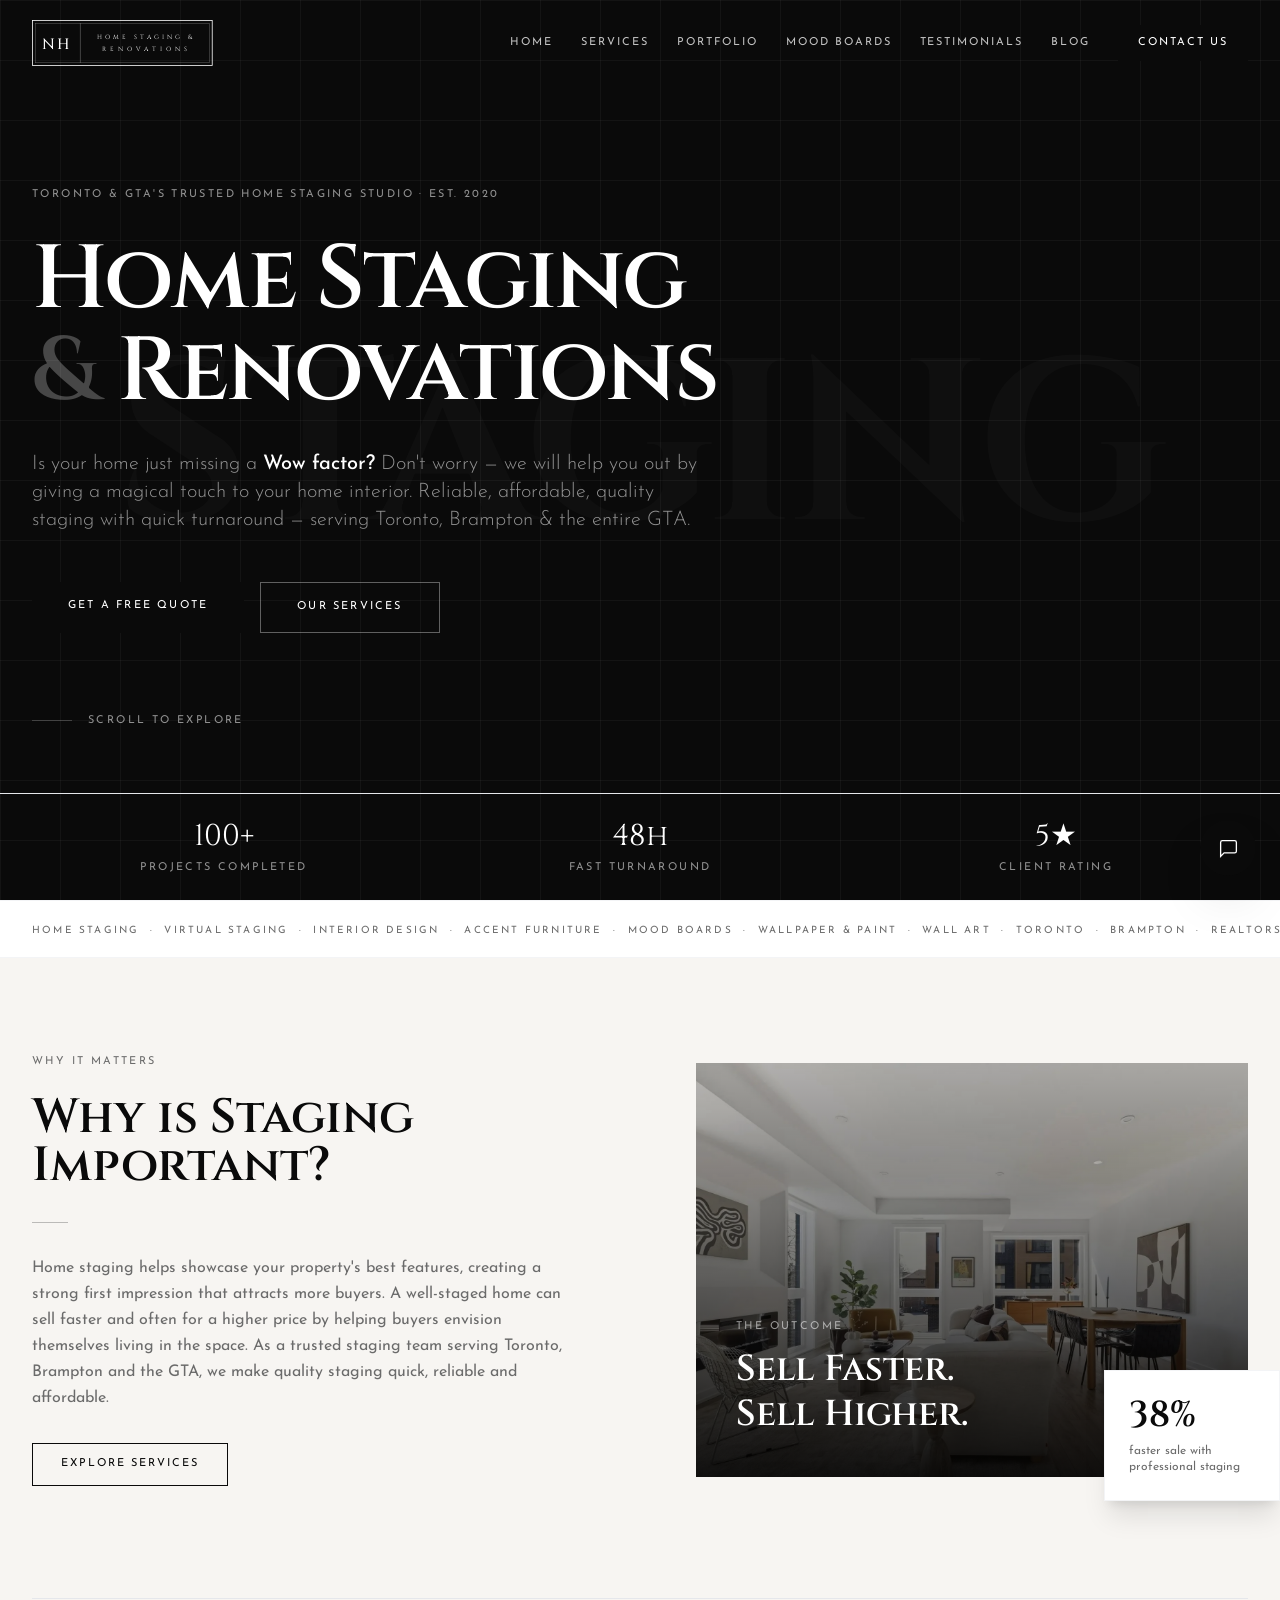
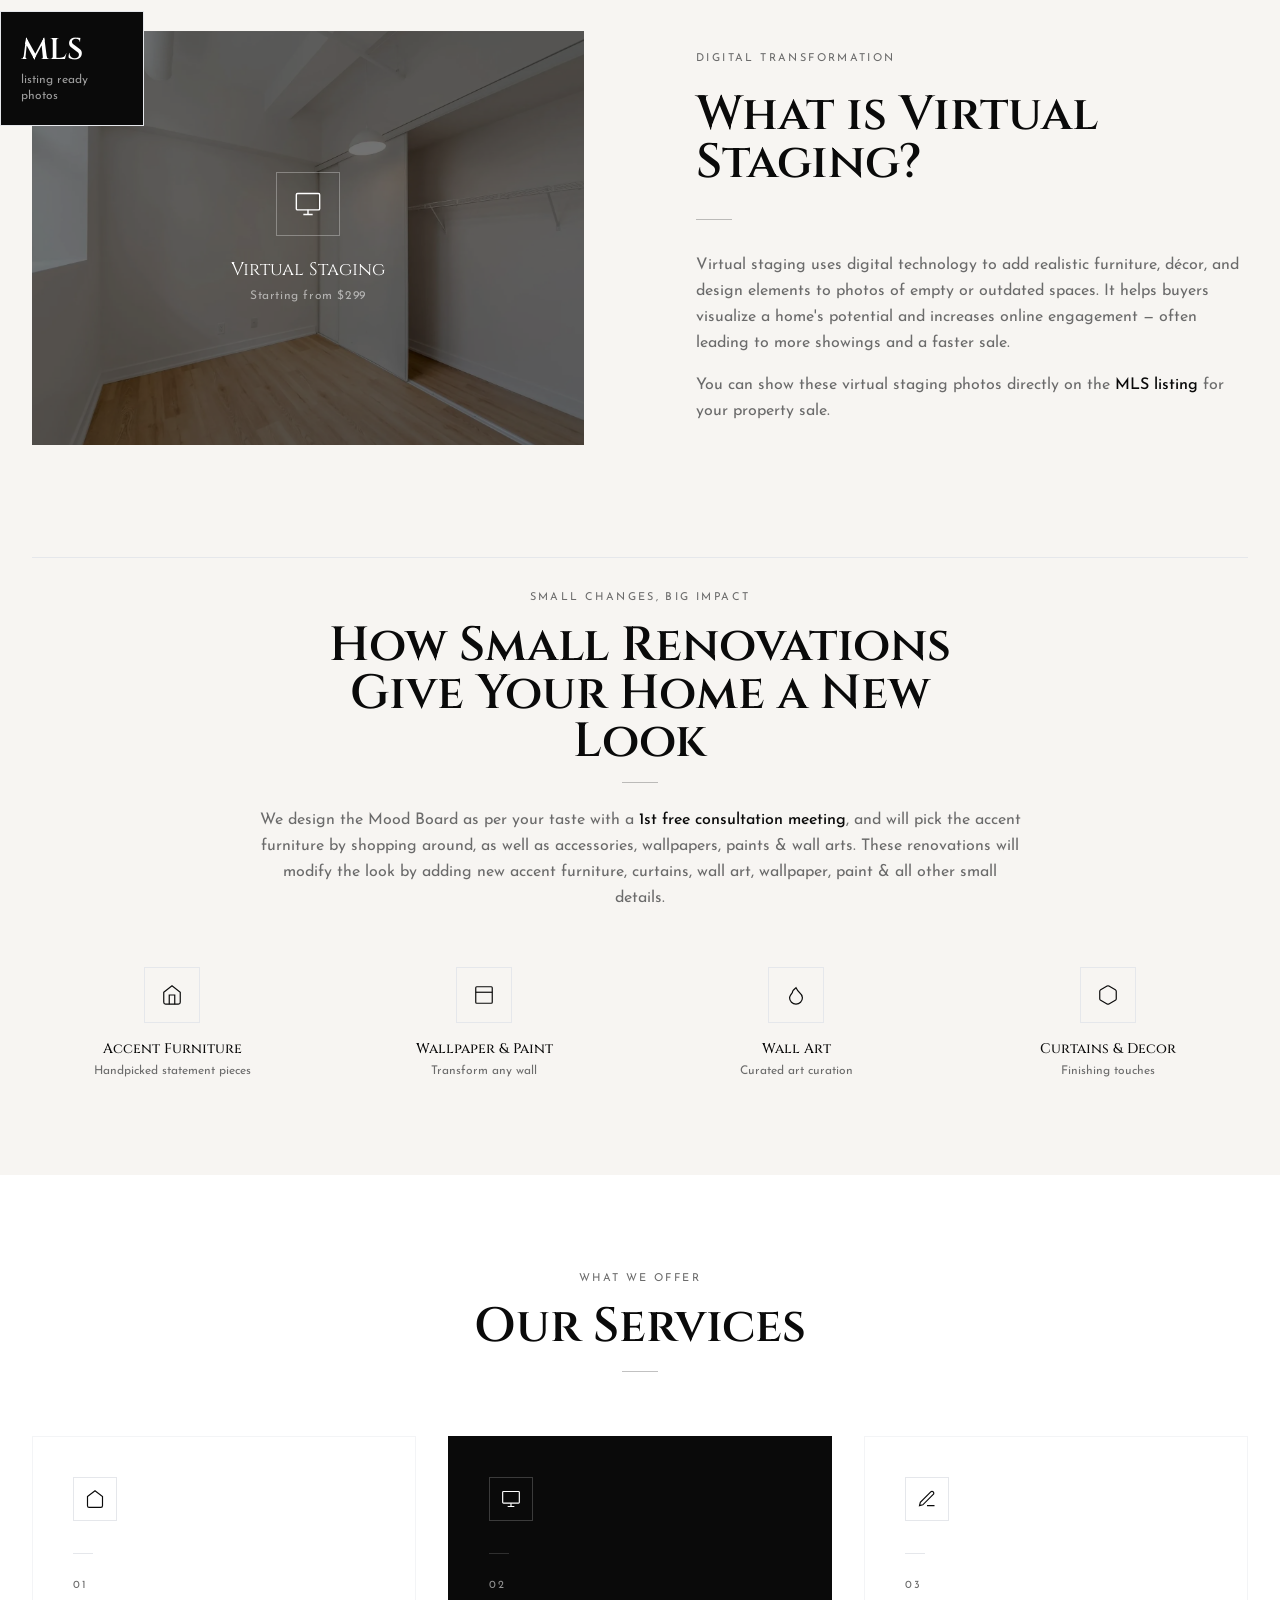
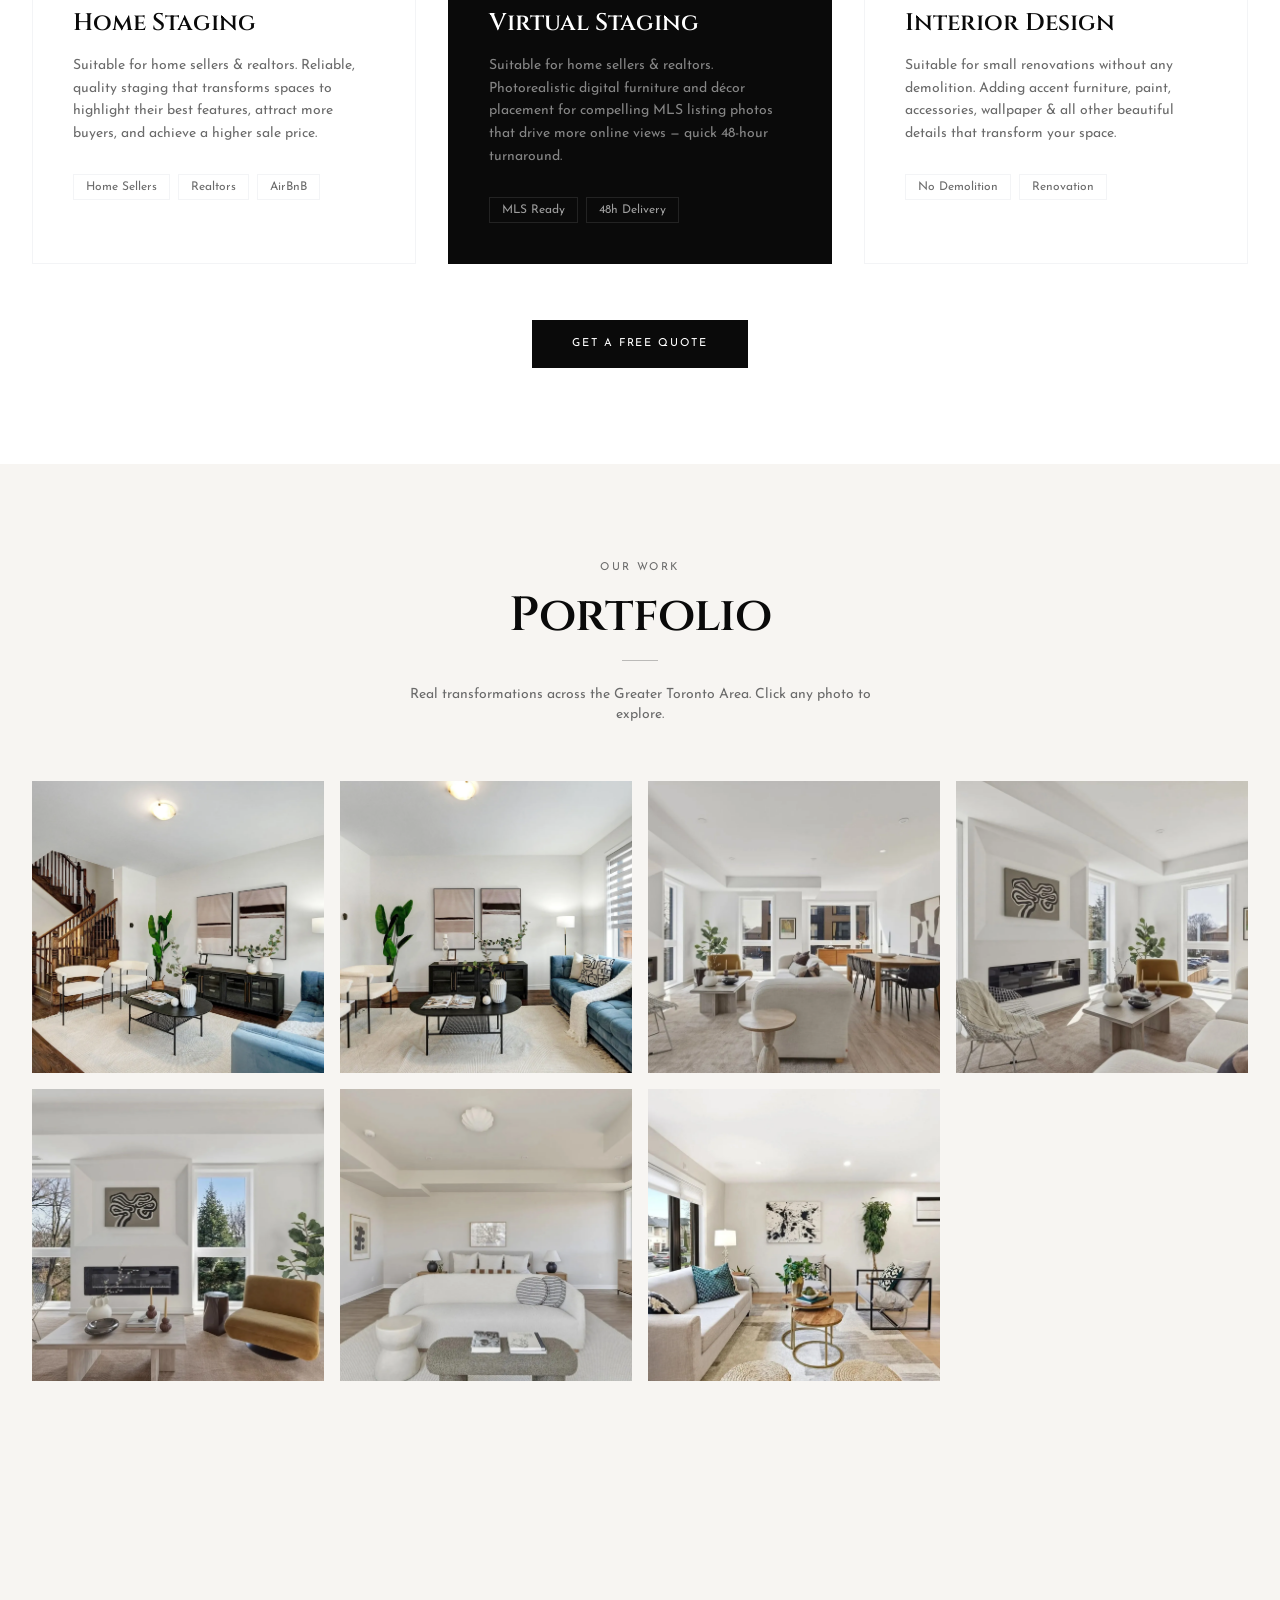
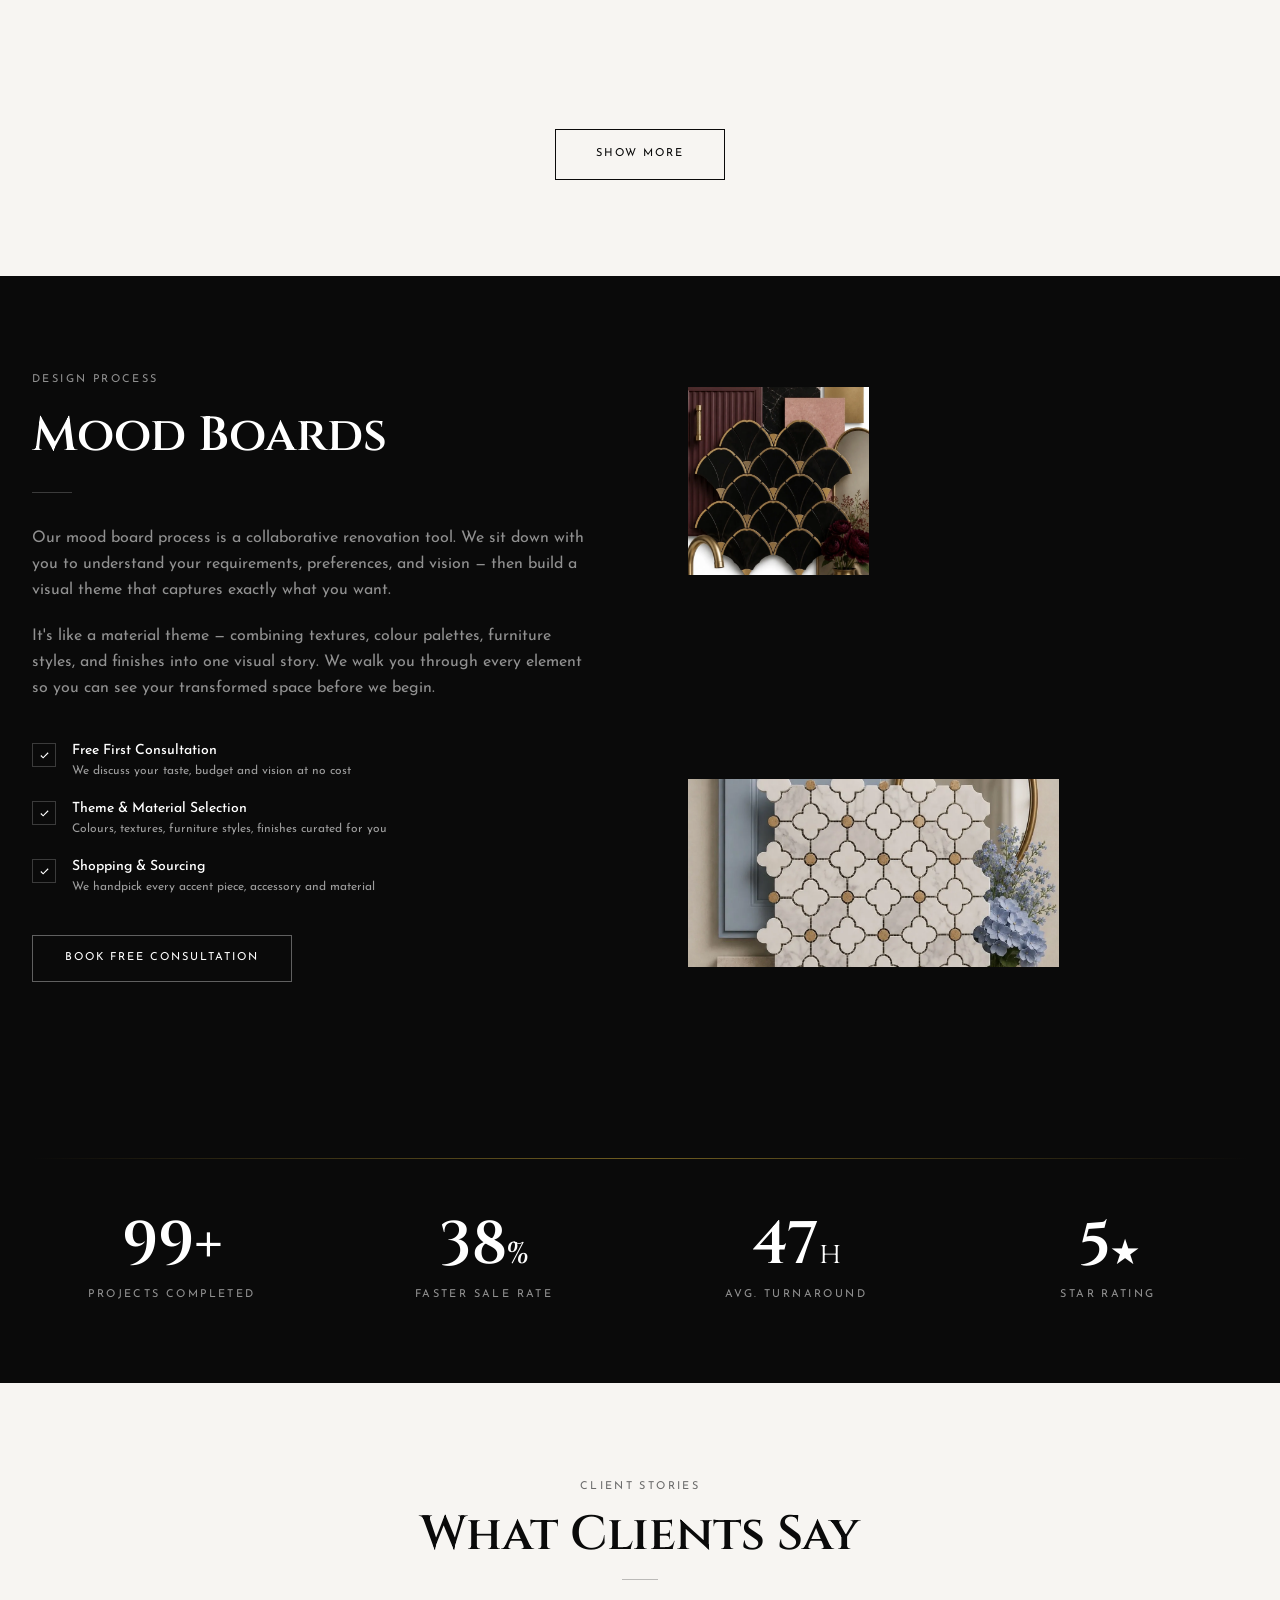
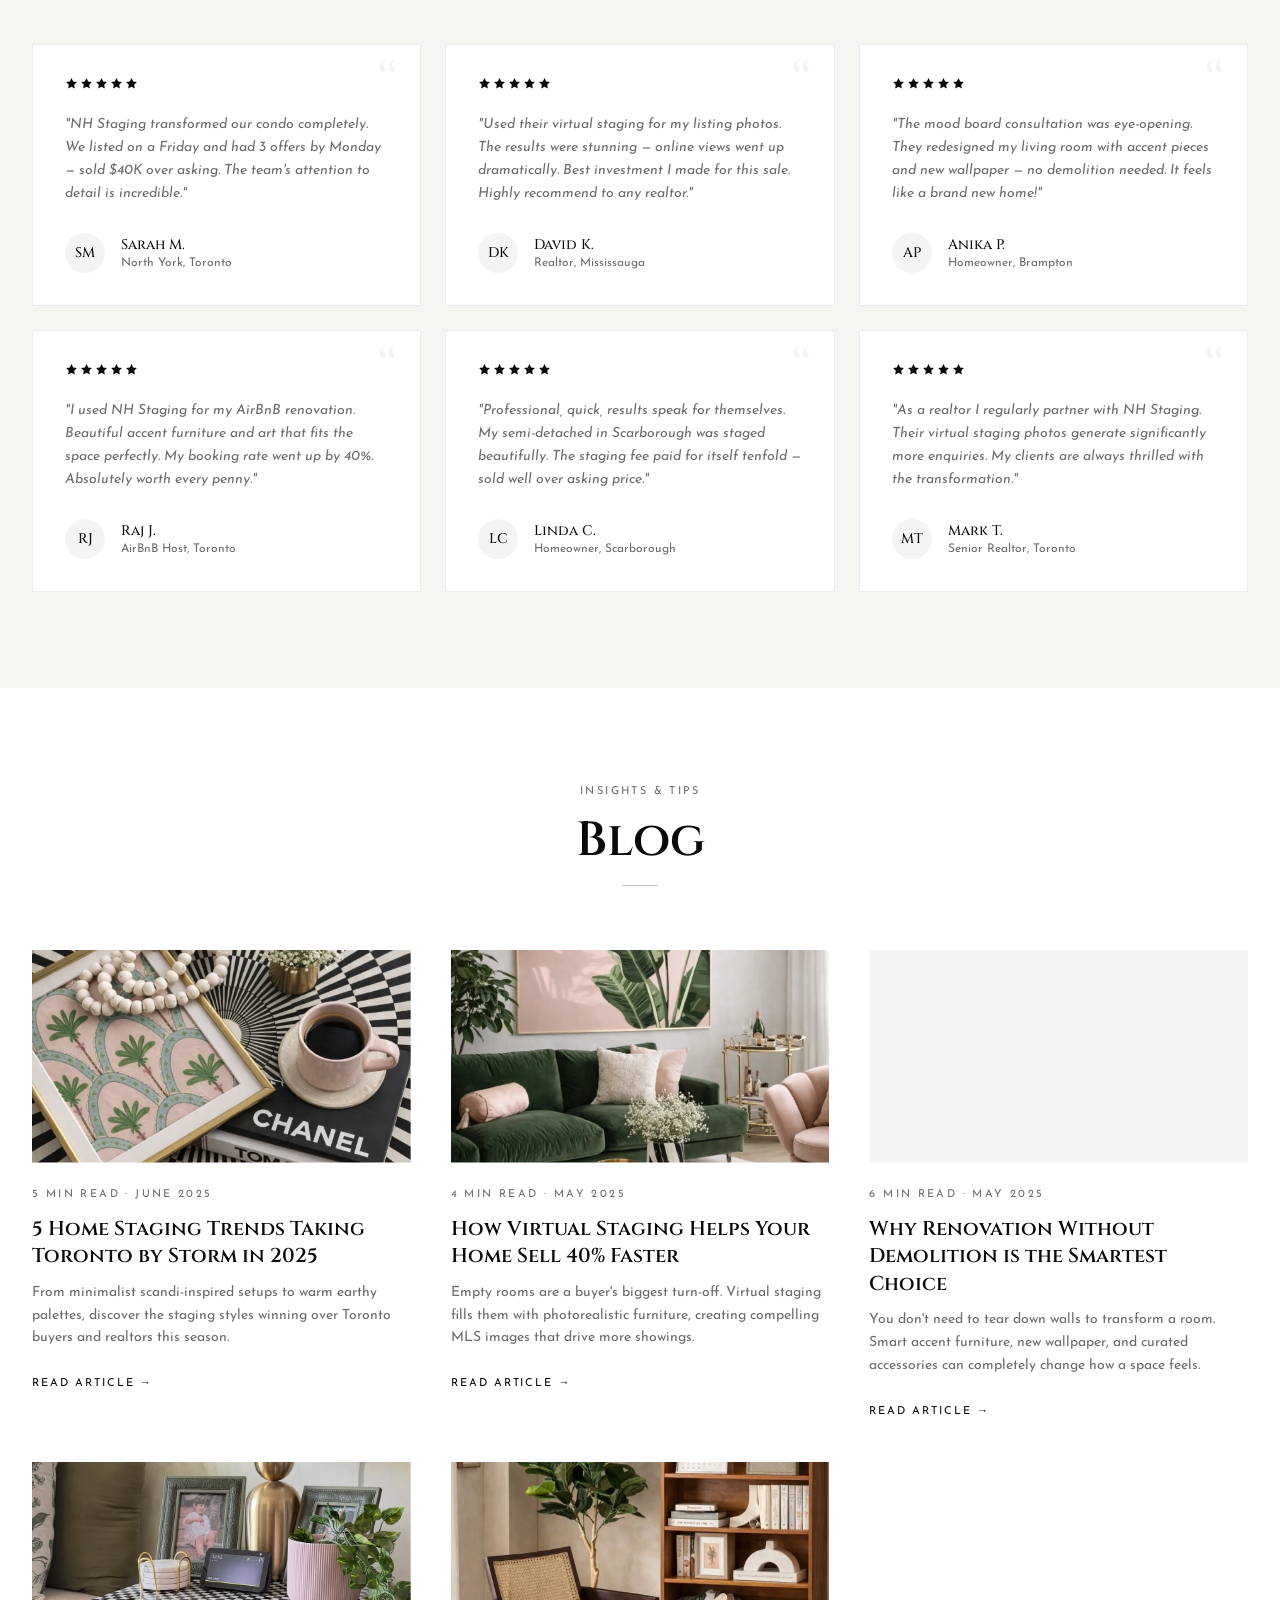
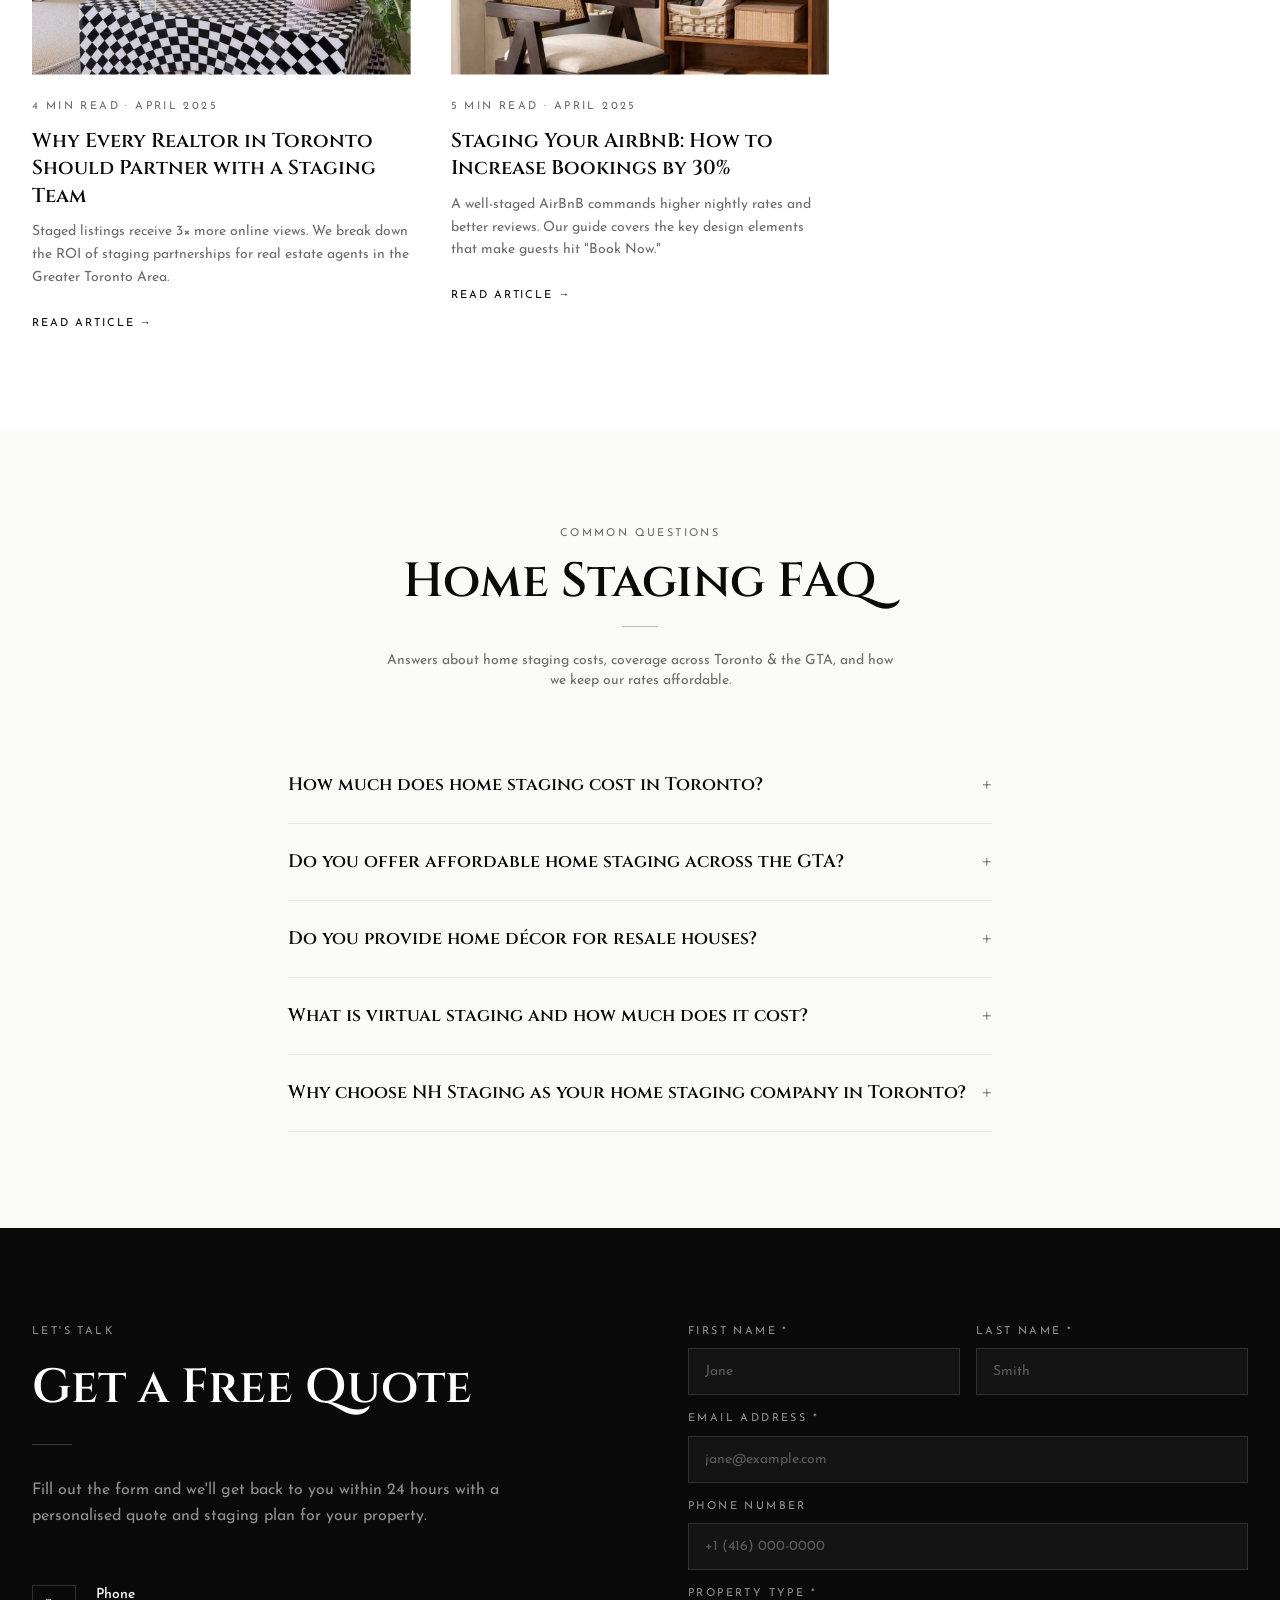
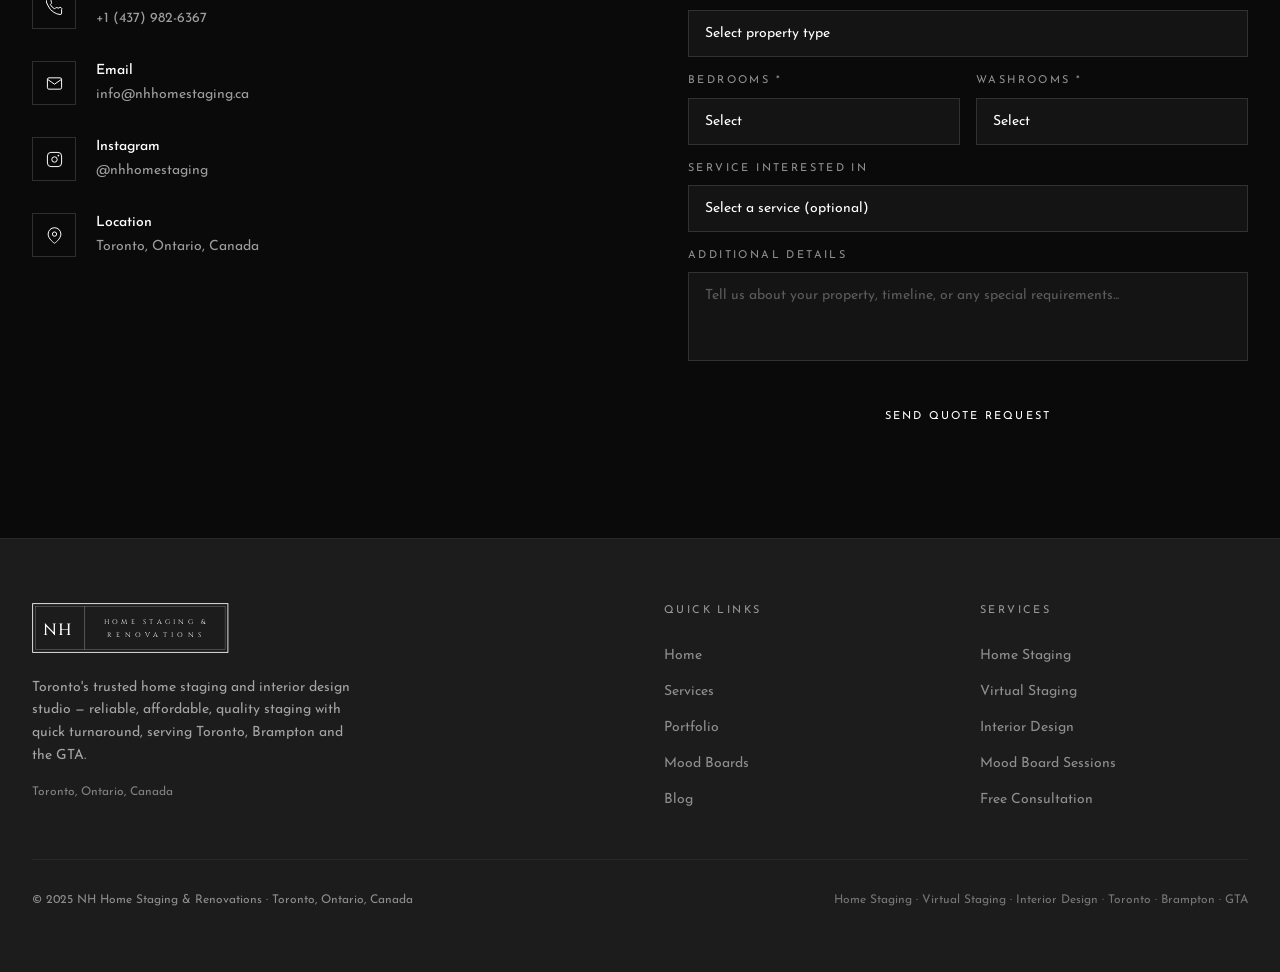
==== index.html @ 486ff7d6 "updated meta tags for SEO" ====
<!DOCTYPE html>
<html lang="en">
<head>
    <meta charset="UTF-8">
    <meta name="viewport" content="width=device-width, initial-scale=1.0">
    <meta name="description" content="NH Staging & Renovations — the best, most trusted & affordable home staging service in Toronto, Brampton & the GTA. Reliable, quality staging for realtors, Airbnb hosts & home sellers with quick 48h turnaround. Book a free consultation.">
    <meta name="keywords" content="staging in Toronto, home staging Toronto, home staging Brampton, staging company Brampton, best staging service Toronto, best staging service GTA, reliable home staging Toronto, trusted staging company GTA, quality home staging, quick home staging service, staging for realtors, home staging for realtors Toronto, staging Airbnb, Airbnb staging Toronto, decoration of house staging, house staging decoration, best staging company, best home staging company Toronto, affordable staging company, affordable home staging Toronto, virtual staging Toronto, property staging GTA, real estate staging Toronto, condo staging Toronto, home staging Mississauga, home stager Toronto Ontario">
    <meta name="author" content="NH Staging & Renovations">
    <meta name="robots" content="index, follow, max-image-preview:large">
    <link rel="canonical" href="https://nhhomestaging.ca/">
    <meta name="theme-color" content="#0A0A0A">

    <!-- Favicons / app icons -->
    <link rel="icon" href="images/logos/favicon.ico" sizes="48x48">
    <link rel="icon" href="images/logos/favicon.svg" type="image/svg+xml">
    <link rel="icon" type="image/png" sizes="32x32" href="images/logos/favicon-32x32.png">
    <link rel="icon" type="image/png" sizes="16x16" href="images/logos/favicon-16x16.png">
    <link rel="apple-touch-icon" sizes="180x180" href="images/logos/apple-touch-icon.png">
    <link rel="manifest" href="images/logos/site.webmanifest">
    <meta name="msapplication-config" content="images/logos/browserconfig.xml">

    <!-- Geo targeting (Toronto) -->
    <meta name="geo.region" content="CA-ON">
    <meta name="geo.placename" content="Toronto, Ontario">
    <meta name="geo.position" content="43.6532;-79.3832">
    <meta name="ICBM" content="43.6532, -79.3832">

    <!-- Open Graph -->
    <meta property="og:title" content="Best Affordable & Trusted Home Staging in Toronto, Brampton & GTA | NH Staging & Renovations">
    <meta property="og:description" content="Trusted, reliable staging in Toronto, Brampton & the GTA for realtors, Airbnb hosts & home sellers. Quality home staging, virtual staging & house staging decoration with quick turnaround — sell faster, for more.">
    <meta property="og:type" content="website">
    <meta property="og:locale" content="en_CA">
    <meta property="og:site_name" content="NH Staging & Renovations">
    <meta property="og:url" content="https://nhhomestaging.ca/">
    <meta property="og:image" content="https://nhhomestaging.ca/images/portfolio/home-staging/living-room-2.webp">
    <meta property="og:image:alt" content="Professionally staged living room in Toronto by NH Staging & Renovations">

    <!-- Twitter -->
    <meta name="twitter:card" content="summary_large_image">
    <meta name="twitter:title" content="Best Affordable & Trusted Home Staging in Toronto & GTA | NH Staging">
    <meta name="twitter:description" content="Trusted, reliable staging in Toronto, Brampton & the GTA. Quality home staging, virtual staging & house staging decoration with quick turnaround.">
    <meta name="twitter:image" content="https://nhhomestaging.ca/images/portfolio/home-staging/living-room-2.webp">

    <title>Home Staging in Toronto, Brampton & GTA | Best Affordable & Trusted Staging Service — NH Staging & Renovations</title>

    <!-- Structured data: local business for Toronto home-staging SEO -->
    <script type="application/ld+json">
    {
      "@context": "https://schema.org",
      "@type": "HomeAndConstructionBusiness",
      "name": "NH Staging & Renovations",
      "image": "https://nhhomestaging.ca/images/portfolio/home-staging/living-room-2.webp",
      "url": "https://nhhomestaging.ca/",
      "email": "info@nhhomestaging.ca",
      "description": "Best affordable, trusted home staging company in Toronto. Reliable, quality home staging for realtors, Airbnb staging, virtual staging and house staging decoration with quick turnaround across Toronto, Brampton and the GTA.",
      "slogan": "Trusted, reliable & affordable home staging in Toronto & the GTA",
      "priceRange": "$$",
      "foundingDate": "2020",
      "areaServed": [
        { "@type": "City", "name": "Toronto" },
        { "@type": "City", "name": "Brampton" },
        { "@type": "City", "name": "Mississauga" },
        { "@type": "City", "name": "Vaughan" },
        { "@type": "City", "name": "Markham" },
        { "@type": "City", "name": "Richmond Hill" },
        { "@type": "City", "name": "Oakville" },
        { "@type": "AdministrativeArea", "name": "Greater Toronto Area" }
      ],
      "address": {
        "@type": "PostalAddress",
        "addressLocality": "Toronto",
        "addressRegion": "ON",
        "addressCountry": "CA"
      },
      "geo": { "@type": "GeoCoordinates", "latitude": 43.6532, "longitude": -79.3832 },
      "knowsAbout": [
        "home staging", "staging for realtors", "Airbnb staging",
        "virtual staging", "house staging decoration", "interior design"
      ],
      "hasOfferCatalog": {
        "@type": "OfferCatalog",
        "name": "Home Staging Services",
        "itemListElement": [
          { "@type": "Offer", "price": "999", "priceCurrency": "CAD", "itemOffered": { "@type": "Service", "name": "Partial Home Staging in Toronto", "description": "Living room & kitchen, washrooms, master bedroom, décor & furniture." } },
          { "@type": "Offer", "price": "1999", "priceCurrency": "CAD", "itemOffered": { "@type": "Service", "name": "Full Home Staging in Toronto & GTA", "description": "Everything in partial staging plus all bedrooms and foyer area." } },
          { "@type": "Offer", "price": "299", "priceCurrency": "CAD", "itemOffered": { "@type": "Service", "name": "Virtual Staging", "description": "Photorealistic MLS-ready virtual staging with 48h turnaround." } },
          { "@type": "Offer", "price": "2999", "priceCurrency": "CAD", "itemOffered": { "@type": "Service", "name": "Interior Design (No Demolition)", "description": "Starting price — depends on scope of work." } },
          { "@type": "Offer", "itemOffered": { "@type": "Service", "name": "Home Staging for Realtors in Toronto" } },
          { "@type": "Offer", "itemOffered": { "@type": "Service", "name": "Airbnb Staging" } },
          { "@type": "Offer", "itemOffered": { "@type": "Service", "name": "House Staging Decoration & Home Décor for Resale Houses" } }
        ]
      }
    }
    </script>

    <!-- Structured data: FAQ for long-tail staging searches -->
    <script type="application/ld+json">
    {
      "@context": "https://schema.org",
      "@type": "FAQPage",
      "mainEntity": [
        {
          "@type": "Question",
          "name": "How much does home staging cost in Toronto?",
          "acceptedAnswer": { "@type": "Answer", "text": "Most Toronto staging companies charge $2,000–$10,000. NH Staging & Renovations offers flat-rate packages at an affordable price: Partial Staging from $999 (living room & kitchen, washrooms, master bedroom, décor & furniture) and Full Staging from $1,999 (all bedrooms and foyer included). Virtual staging starts at $299." }
        },
        {
          "@type": "Question",
          "name": "Do you offer affordable home staging across the GTA?",
          "acceptedAnswer": { "@type": "Answer", "text": "Yes. We provide some of the best staging rates in the Greater Toronto Area, serving Toronto, North York, Scarborough, Etobicoke, Mississauga, Brampton, Vaughan, Richmond Hill and Markham — with a free first consultation on every package." }
        },
        {
          "@type": "Question",
          "name": "Do you provide home décor for resale houses?",
          "acceptedAnswer": { "@type": "Answer", "text": "Yes. We style resale houses with accent furniture, wall art, rugs, lighting and accessories so listings photograph beautifully and appeal to buyers — staged homes typically sell faster and for more." }
        },
        {
          "@type": "Question",
          "name": "What is virtual staging and how much does it cost?",
          "acceptedAnswer": { "@type": "Answer", "text": "Virtual staging digitally furnishes photos of your empty rooms with photorealistic furniture and décor. We deliver MLS-ready images within 48 hours, starting at $299." }
        },
        {
          "@type": "Question",
          "name": "Why choose NH Staging as your home staging company in Toronto?",
          "acceptedAnswer": { "@type": "Answer", "text": "Transparent flat-rate pricing, reliable quick 48-hour turnaround, 100+ quality projects completed, 5-star client rating and limited-time package rates make NH Staging one of the most trusted and affordable home staging companies in Toronto, Brampton and the GTA." }
        }
      ]
    }
    </script>

    <script async src="https://www.googletagmanager.com/gtag/js?id=G-6JS2C5ST5K"></script>
    <script>
        window.dataLayer = window.dataLayer || [];
        function gtag(){dataLayer.push(arguments);}
        gtag('js', new Date());

        gtag('config', 'G-6JS2C5ST5K');
    </script>

    <!-- Preconnect for performance -->
    <link rel="preconnect" href="https://fonts.googleapis.com">
    <link rel="preconnect" href="https://fonts.gstatic.com" crossorigin>
    <link href="https://fonts.googleapis.com/css2?family=Cinzel:wght@400;500;600;700&family=Josefin+Sans:ital,wght@0,300;0,400;0,500;0,600;0,700;1,300;1,400&display=swap" rel="stylesheet">

    <!-- Tailwind (precompiled — replaces the render-blocking CDN runtime).
         Rebuild after changing classes in index.html: npm run build:css -->
    <link rel="stylesheet" href="/assets/tailwind.min.css">

    <style>
        *, *::before, *::after { box-sizing: border-box; margin: 0; padding: 0; }
        .right-8 { right: 2rem; }
        .mt-auto { margin-top: auto; }
        .faq-item summary { cursor: pointer; list-style: none; display: flex; justify-content: space-between; align-items: center; gap: 1rem; }
        .faq-item summary::-webkit-details-marker { display: none; }
        .faq-item summary::after { content: '+'; font-size: 1.25rem; font-weight: 300; color: #6B6B6B; flex-shrink: 0; transition: transform .25s ease; }
        .faq-item[open] summary::after { transform: rotate(45deg); }
        .price-tag { white-space: nowrap; font-size: 9px; padding: 4px 8px; letter-spacing: .08em; }
        .price-tag.left-8 { left: .75rem; }
        .price-tag.right-8 { right: .75rem; }
        html { scroll-behavior: smooth; -webkit-text-size-adjust: 100%; overflow-x: clip; }
        body { font-family: 'Josefin Sans', sans-serif; background: #FAFAF8; color: #0A0A0A; overflow-x: hidden; }

        /* ── Scrollbar ── */
        ::-webkit-scrollbar { width: 3px; }
        ::-webkit-scrollbar-track { background: #F7F5F2; }
        ::-webkit-scrollbar-thumb { background: #0A0A0A; }

        /* ── Reveal animations ── */
        .reveal        { opacity: 0; transform: translateY(36px); transition: opacity .75s cubic-bezier(.22,1,.36,1), transform .75s cubic-bezier(.22,1,.36,1); }
        .reveal-left   { opacity: 0; transform: translateX(-40px); transition: opacity .75s cubic-bezier(.22,1,.36,1), transform .75s cubic-bezier(.22,1,.36,1); }
        .reveal-right  { opacity: 0; transform: translateX(40px);  transition: opacity .75s cubic-bezier(.22,1,.36,1), transform .75s cubic-bezier(.22,1,.36,1); }
        .reveal.visible, .reveal-left.visible, .reveal-right.visible { opacity: 1; transform: none; }

        .d1 { transition-delay: .08s; }
        .d2 { transition-delay: .16s; }
        .d3 { transition-delay: .24s; }
        .d4 { transition-delay: .32s; }

        /* ── Respect prefers-reduced-motion ── */
        @media (prefers-reduced-motion: reduce) {
            .reveal, .reveal-left, .reveal-right { opacity: 1; transform: none; transition: none; }
            .divider, .draw, .price-num { transform: none !important; }
            .blog-card .blog-thumb { clip-path: none !important; }
            .tcard .star-row svg { opacity: 1 !important; transform: none !important; }
            *, *::before, *::after { animation-duration: .01ms !important; transition-duration: .01ms !important; }
        }

        /* ── Navbar ── */
        #navbar { transition: background .4s ease, box-shadow .4s ease, padding .4s ease; }
        #navbar.scrolled { background: rgba(10,10,10,.96) !important; backdrop-filter: blur(16px); box-shadow: 0 1px 0 rgba(255,255,255,.06); padding-top: 14px; padding-bottom: 14px; }

        /* ── Hero ── */
        .hero-grid-bg {
            background-image:
                linear-gradient(rgba(255,255,255,.04) 1px, transparent 1px),
                linear-gradient(90deg, rgba(255,255,255,.04) 1px, transparent 1px);
            background-size: 60px 60px;
        }
        @keyframes heroLine { 0%,100% { opacity:.04; } 50% { opacity:.12; } }
        .hero-line { animation: heroLine 6s ease-in-out infinite; }
        .hero-line-2 { animation: heroLine 6s ease-in-out infinite 2s; }

        /* ── Typography helpers ── */
        .label { font-family: 'Josefin Sans', sans-serif; font-size: .68rem; letter-spacing: .22em; text-transform: uppercase; color: #6B6B6B; }
        .label-light { color: rgba(255,255,255,.55); }
        .divider { width: 36px; height: 1px; background: currentColor; opacity: .25; transform: scaleX(0); transform-origin: center; transition: transform .9s cubic-bezier(.22,1,.36,1) .2s; }
        .visible .divider { transform: scaleX(1); }

        /* ── Draw-in hairlines (scale in on reveal) ── */
        .draw { transform: scaleX(0); transform-origin: left; transition: transform 1.2s cubic-bezier(.22,1,.36,1); }
        .draw.visible { transform: scaleX(1); }

        /* ── Link underline ── */
        .ul-link { position: relative; }
        .ul-link::after { content: ''; position: absolute; bottom: -2px; left: 0; width: 0; height: 1px; background: currentColor; transition: width .28s ease; }
        .ul-link:hover::after { width: 100%; }

        /* ── Buttons ── */
        .btn-dark { background: #0A0A0A; color: #fff; transition: background .2s, transform .2s; }
        .btn-dark:hover { background: #333; transform: translateY(-1px); }
        .btn-outline-dark { border: 1px solid #0A0A0A; color: #0A0A0A; transition: background .2s, color .2s; }
        .btn-outline-dark:hover { background: #0A0A0A; color: #fff; }
        .btn-outline-light { border: 1px solid rgba(255,255,255,.35); color: #fff; transition: background .2s, color .2s; }
        .btn-outline-light:hover { background: #fff; color: #0A0A0A; }

        /* ── Cards ── */
        .service-card, .pricing-card { position: relative; transition: border-color .3s ease, box-shadow .3s ease; }
        .service-card::after, .pricing-card::after {
            content: ''; position: absolute; top: -1px; left: 0; right: 0; height: 1px;
            background: linear-gradient(90deg, #D4AF37, rgba(212,175,55,.2));
            transform: scaleX(0); transform-origin: left;
            transition: transform .5s cubic-bezier(.22,1,.36,1);
            pointer-events: none;
        }
        .service-card:hover::after, .pricing-card:hover::after { transform: scaleX(1); }
        .service-card:hover { box-shadow: 0 18px 44px rgba(0,0,0,.07); }
        .pricing-card:hover { border-color: #0A0A0A; }

        /* Price settles up into view once on reveal */
        .price-wrap { overflow: hidden; }
        .price-num { display: inline-block; transform: translateY(110%); transition: transform .8s cubic-bezier(.22,1,.36,1) .15s; }
        .visible .price-num { transform: translateY(0); }

        .blog-card .blog-thumb { clip-path: inset(0 100% 0 0); transition: clip-path 1s cubic-bezier(.22,1,.36,1) .1s; overflow: hidden; }
        .blog-card.visible .blog-thumb { clip-path: inset(0 0 0 0); }
        .read-arrow { display: inline-block; transition: transform .3s cubic-bezier(.22,1,.36,1); }
        .blog-card:hover .read-arrow { transform: translateX(5px); }
        .blog-card:hover .blog-thumb img, .blog-card:hover .blog-thumb .thumb-inner { transform: scale(1.05); }
        .thumb-inner { transition: transform .55s ease; }
        .portfolio-item .p-overlay { opacity: 0; transition: opacity .28s ease; }
        .portfolio-item:hover .p-overlay { opacity: 1; }

        /* ── Marquee ── */
        @keyframes marquee { from { transform: translateX(0); } to { transform: translateX(-50%); } }
        .marquee-inner { animation: marquee 28s linear infinite; display: inline-flex; white-space: nowrap; }
        .marquee-wrap:hover .marquee-inner { animation-play-state: paused; }

        /* ── Mobile menu ── */
        #mobile-menu { max-height: 0; opacity: 0; overflow: hidden; transition: max-height .4s ease, opacity .3s ease; }
        #mobile-menu.open { max-height: 500px; opacity: 1; }

        /* ── Stat numbers ── */
        .stat-num { font-variant-numeric: tabular-nums; }

        /* ── Chat panel ── */
        #chat-panel { transform: translateY(16px); opacity: 0; pointer-events: none; transition: transform .3s cubic-bezier(.22,1,.36,1), opacity .3s ease; }
        #chat-panel.chat-visible { transform: translateY(0); opacity: 1; pointer-events: auto; }

        /* ── Form inputs ── */
        .field {
            width: 100%;
            background-color: rgba(255,255,255,.04);
            background-image: linear-gradient(#D4AF37, #D4AF37);
            background-size: 0% 1px;
            background-repeat: no-repeat;
            background-position: left bottom;
            border: 1px solid rgba(255,255,255,.12);
            color: #fff;
            padding: .75rem 1rem;
            font-family: 'Josefin Sans', sans-serif;
            font-size: .875rem;
            transition: border-color .2s, background-size .45s cubic-bezier(.22,1,.36,1);
            outline: none;
            appearance: none;
        }
        .field::placeholder { color: rgba(255,255,255,.3); }
        .field:focus { border-color: rgba(255,255,255,.4); background-size: 100% 1px; }
        .field option { background: #1C1C1C; color: #fff; }

        /* ── Section spacing ── */
        .section { padding: 96px 0; }
        @media (max-width: 768px) { .section { padding: 64px 0; } }

        /* ── Mood board grid ── */
        .mood-tile { background: linear-gradient(135deg, var(--a), var(--b)); }

        /* ── Testimonial ── */
        .tcard { background: #fff; border: 1px solid #EDEDED; position: relative; transition: border-color .35s ease; }
        .tcard:hover { border-color: #0A0A0A; }
        .tcard::before {
            content: '\201C'; font-family: 'Cinzel', serif; position: absolute;
            top: 14px; right: 22px; font-size: 64px; line-height: 1;
            color: rgba(10,10,10,.05); transition: color .4s ease; pointer-events: none;
        }
        .tcard:hover::before { color: rgba(212,175,55,.4); }
        /* Stars draw in one by one on reveal */
        .tcard .star-row svg { opacity: 0; transform: scale(.4); transition: opacity .35s ease, transform .45s cubic-bezier(.22,1,.36,1); }
        .tcard.visible .star-row svg { opacity: 1; transform: scale(1); }
        .tcard.visible .star-row svg:nth-child(1) { transition-delay: .05s; }
        .tcard.visible .star-row svg:nth-child(2) { transition-delay: .13s; }
        .tcard.visible .star-row svg:nth-child(3) { transition-delay: .21s; }
        .tcard.visible .star-row svg:nth-child(4) { transition-delay: .29s; }
        .tcard.visible .star-row svg:nth-child(5) { transition-delay: .37s; }

        /* ── Notification bubble ── */
        #chat-bubble { transition: opacity .35s ease, transform .35s ease; }

        /* ── Counter ── */
        @keyframes countUp { from { opacity:0; } to { opacity:1; } }
        .counter-rule { height: 1px; background: linear-gradient(90deg, rgba(212,175,55,0), rgba(212,175,55,.5), rgba(212,175,55,0)); margin-bottom: 56px; }

        /* ── Quote form success check (stroke draws in) ── */
        .q-check { display: inline-block; vertical-align: -3px; margin-right: 6px; }
        .q-check path { stroke-dasharray: 26; stroke-dashoffset: 26; }
        #q-success:not(.hidden) .q-check path { animation: drawCheck .55s cubic-bezier(.22,1,.36,1) .1s forwards; }
        @keyframes drawCheck { to { stroke-dashoffset: 0; } }

        /* ── Portfolio grid ── */
        #portfolio-grid .portfolio-item { transition: opacity 0.45s ease; aspect-ratio: 1 / 1; }

        #portfolio-grid .portfolio-item img { display: block; width: 100%; height: 100%; object-fit: cover; }

        /* ── Moodboard tiles ── */
        .mood-tile { overflow: hidden; cursor: pointer; position: relative; }
        .mood-tile img { display: block; width: 100%; height: 100%; object-fit: cover; transition: opacity 0.55s ease; }
        .mood-tile img.mood-fading { opacity: 0; }
        @keyframes moodKenBurns { 0% { transform: scale(1) translate(0,0); } 100% { transform: scale(1.07) translate(-1.5%,-1%); } }
        .mood-tile:nth-child(1) img { animation: moodKenBurns 11s ease-in-out infinite alternate; }
        .mood-tile:nth-child(2) img { animation: moodKenBurns 14s ease-in-out infinite alternate-reverse; animation-delay:-4s; }
        .mood-tile:nth-child(3) img { animation: moodKenBurns 12s ease-in-out infinite alternate; animation-delay:-7s; }
        .mood-tile:nth-child(4) img { animation: moodKenBurns 13s ease-in-out infinite alternate-reverse; animation-delay:-2s; }
        .mood-tile:nth-child(5) img { animation: moodKenBurns 10s ease-in-out infinite alternate; animation-delay:-5s; }
        /* Expanding clone element — shows the COMPLETE image (contain, not cover) */
        .mood-expand-clone {
            position: fixed; z-index: 160; overflow: hidden; pointer-events: none;
            background: #0A0A0A;
            border: 1px solid rgba(212,175,55,.3);
            transition: left 0.55s cubic-bezier(.22,1,.36,1), top 0.55s cubic-bezier(.22,1,.36,1),
                        width 0.55s cubic-bezier(.22,1,.36,1), height 0.55s cubic-bezier(.22,1,.36,1),
                        opacity 0.25s ease;
            box-shadow: 0 24px 80px rgba(0,0,0,0.55);
        }
        .mood-expand-clone img { display: block; width: 100%; height: 100%; object-fit: cover; transition: object-position .3s; }
        .mood-expand-clone.expanded img { object-fit: contain; }

        /* ── Cursor canvas ── */
        #cursor-canvas { width: 100%; height: 100%; }

        /* ── Portfolio lightbox ── */
        #portfolio-lightbox { touch-action: none; }
        .lb-nav-btn {
            position: absolute; top: 50%; transform: translateY(-50%);
            width: 48px; height: 48px; border: 1px solid rgba(255,255,255,0.28);
            background: rgba(0,0,0,0.35); color: #fff; cursor: pointer;
            display: flex; align-items: center; justify-content: center;
            transition: background 0.2s, border-color 0.2s; z-index: 10;
        }
        .lb-nav-btn:hover { background: rgba(255,255,255,0.12); border-color: rgba(255,255,255,0.55); }
        #lb-close-btn {
            position: absolute; top: 16px; right: 16px;
            width: 44px; height: 44px; border: 1px solid rgba(255,255,255,0.28);
            background: rgba(0,0,0,0.4); color: #fff; cursor: pointer;
            display: flex; align-items: center; justify-content: center;
            transition: background 0.2s; z-index: 10;
        }
        #lb-close-btn:hover { background: rgba(255,255,255,0.12); }
        #lb-img { transition: opacity 0.25s ease; max-width: 92vw; max-height: 85vh; object-fit: contain; }
        #lb-img.lb-loading { opacity: 0; }
    </style>
</head>

<body class="bg-warm-white text-ink font-body">

<!-- ═══════════════════════════════════════════════
     NAVIGATION
═══════════════════════════════════════════════ -->
<nav id="navbar" class="fixed top-0 left-0 right-0 z-50 py-5 px-4 md:px-8">
    <div class="max-w-7xl mx-auto flex items-center justify-between">

        <!-- Logo -->
        <a href="#home" class="cursor-pointer flex-shrink-0" aria-label="NH Home Staging & Renovations">
            <svg xmlns="http://www.w3.org/2000/svg" viewBox="0 0 228 58" height="46" role="img" aria-label="NH Home Staging & Renovations logo">
                <title>NH Home Staging &amp; Renovations</title>
                <!-- Outer border -->
                <rect x="0.75" y="0.75" width="226.5" height="56.5" fill="none" stroke="white" stroke-width="1"/>
                <!-- Inner border -->
                <rect x="4" y="4" width="220" height="50" fill="none" stroke="white" stroke-width="0.45" opacity="0.5"/>
                <!-- Vertical divider after NH box -->
                <line x1="61" y1="4" x2="61" y2="54" stroke="white" stroke-width="0.6" opacity="0.5"/>
                <!-- NH text -->
                <text x="30.5" y="37" font-family="Cinzel, serif" font-size="19" font-weight="500" fill="white" text-anchor="middle" letter-spacing="1.5">NH</text>
                <!-- HOME STAGING & -->
                <text x="144" y="24.5" font-family="Cinzel, serif" font-size="7.8" font-weight="400" fill="white" text-anchor="middle" letter-spacing="3.8">HOME STAGING &amp;</text>
                <!-- RENOVATIONS -->
                <text x="144" y="39.5" font-family="Cinzel, serif" font-size="7.8" font-weight="400" fill="white" text-anchor="middle" letter-spacing="5">RENOVATIONS</text>
            </svg>
        </a>

        <!-- Desktop nav -->
        <div class="hidden lg:flex items-center gap-7">
            <a href="#home"         class="text-white/75 hover:text-white text-[11px] tracking-[.18em] uppercase transition-colors duration-200 ul-link cursor-pointer">Home</a>
            <a href="#services"     class="text-white/75 hover:text-white text-[11px] tracking-[.18em] uppercase transition-colors duration-200 ul-link cursor-pointer">Services</a>
            <a href="#portfolio"    class="text-white/75 hover:text-white text-[11px] tracking-[.18em] uppercase transition-colors duration-200 ul-link cursor-pointer">Portfolio</a>
            <a href="#moodboards"   class="text-white/75 hover:text-white text-[11px] tracking-[.18em] uppercase transition-colors duration-200 ul-link cursor-pointer">Mood Boards</a>
            <a href="#testimonials" class="text-white/75 hover:text-white text-[11px] tracking-[.18em] uppercase transition-colors duration-200 ul-link cursor-pointer">Testimonials</a>
            <a href="#blog"         class="text-white/75 hover:text-white text-[11px] tracking-[.18em] uppercase transition-colors duration-200 ul-link cursor-pointer">Blog</a>
            <a href="#contact"      class="btn-dark px-5 py-2.5 text-[11px] tracking-[.18em] uppercase font-body cursor-pointer">Contact Us</a>
        </div>

        <!-- Mobile hamburger -->
        <button id="menu-btn" class="lg:hidden text-white cursor-pointer p-2 -mr-2" aria-label="Toggle menu" aria-expanded="false">
            <svg id="icon-open"  width="22" height="22" fill="none" stroke="currentColor" stroke-width="1.5" viewBox="0 0 24 24"><path stroke-linecap="round" d="M4 6h16M4 12h16M4 18h16"/></svg>
            <svg id="icon-close" width="22" height="22" fill="none" stroke="currentColor" stroke-width="1.5" viewBox="0 0 24 24" class="hidden"><line x1="18" y1="6" x2="6" y2="18"/><line x1="6" y1="6" x2="18" y2="18"/></svg>
        </button>
    </div>

    <!-- Mobile dropdown -->
    <div id="mobile-menu" class="lg:hidden" style="background:rgba(10,10,10,.97);backdrop-filter:blur(16px);">
        <div class="max-w-7xl mx-auto px-4 py-4 flex flex-col gap-1">
            <a href="#home"         class="m-link text-white/80 hover:text-white text-sm tracking-[.15em] uppercase py-3 border-b border-white/8 cursor-pointer transition-colors">Home</a>
            <a href="#services"     class="m-link text-white/80 hover:text-white text-sm tracking-[.15em] uppercase py-3 border-b border-white/8 cursor-pointer transition-colors">Services</a>
            <a href="#portfolio"    class="m-link text-white/80 hover:text-white text-sm tracking-[.15em] uppercase py-3 border-b border-white/8 cursor-pointer transition-colors">Portfolio</a>
            <a href="#moodboards"   class="m-link text-white/80 hover:text-white text-sm tracking-[.15em] uppercase py-3 border-b border-white/8 cursor-pointer transition-colors">Mood Boards</a>
            <a href="#testimonials" class="m-link text-white/80 hover:text-white text-sm tracking-[.15em] uppercase py-3 border-b border-white/8 cursor-pointer transition-colors">Testimonials</a>
            <a href="#blog"         class="m-link text-white/80 hover:text-white text-sm tracking-[.15em] uppercase py-3 border-b border-white/8 cursor-pointer transition-colors">Blog</a>
            <a href="#contact"      class="m-link text-white text-sm tracking-[.15em] uppercase py-4 cursor-pointer transition-colors">Contact Us →</a>
        </div>
    </div>
</nav>


<!-- ═══════════════════════════════════════════════
     HERO
═══════════════════════════════════════════════ -->
<section id="home" class="relative min-h-screen bg-ink flex items-center overflow-hidden">

    <!-- Cursor particle canvas -->
    <canvas id="cursor-canvas" class="absolute inset-0 pointer-events-none" style="z-index:5;"></canvas>

    <!-- Grid bg -->
    <div class="absolute inset-0 hero-grid-bg"></div>

    <!-- Animated vertical lines -->
    <div class="absolute top-0 left-[22%] w-px h-full bg-gradient-to-b from-transparent via-white/8 to-transparent hero-line"></div>
    <div class="absolute top-0 right-[22%] w-px h-full bg-gradient-to-b from-transparent via-white/8 to-transparent hero-line-2"></div>

    <!-- Large BG text -->
    <div class="absolute inset-0 flex items-center justify-center pointer-events-none select-none overflow-hidden">
        <span class="font-heading text-[18vw] font-bold text-white/[.025] leading-none tracking-tight whitespace-nowrap">STAGING</span>
    </div>

    <div class="relative z-10 max-w-7xl mx-auto px-4 md:px-8 w-full pt-32 pb-28">
        <div class="max-w-4xl">
            <p class="label label-light mb-8 reveal">Toronto &amp; GTA's Trusted Home Staging Studio · Est. 2020</p>

            <h1 class="font-heading text-white font-semibold leading-[1.02] tracking-[-0.02em] reveal d1"
                style="font-size: clamp(2.8rem, 7vw, 7rem);">
                Home Staging<br>
                <span class="text-white/25">&amp;</span> Renovations
            </h1>

            <p class="text-white/55 text-lg md:text-xl font-light leading-relaxed mt-8 max-w-2xl reveal d2">
                Is your home just missing a <em class="text-white not-italic font-medium">Wow factor?</em>
                Don't worry — we will help you out by giving a magical touch to your home interior.
                Reliable, affordable, quality staging with quick turnaround — serving Toronto, Brampton &amp; the entire GTA.
            </p>

            <div class="flex flex-col sm:flex-row gap-4 mt-12 reveal d3">
                <a href="#contact" class="btn-dark px-9 py-4 text-[11px] tracking-[.2em] uppercase font-body text-center cursor-pointer">Get a Free Quote</a>
                <a href="#services" class="btn-outline-light px-9 py-4 text-[11px] tracking-[.2em] uppercase font-body text-center cursor-pointer">Our Services</a>
            </div>

            <div class="mt-20 flex items-center gap-4 reveal d4">
                <div class="w-10 h-px bg-white/20"></div>
                <span class="label label-light">Scroll to explore</span>
            </div>
        </div>
    </div>

    <!-- Stats bar -->
    <div class="absolute bottom-0 left-0 right-0 border-t border-white/8">
        <div class="max-w-7xl mx-auto px-4 md:px-8 py-6 grid grid-cols-3 gap-4 md:gap-8">
            <div class="text-center reveal">
                <div class="font-heading text-white text-2xl md:text-3xl stat-num" data-count="100" data-suffix="+">0+</div>
                <div class="label label-light mt-1.5 hidden sm:block">Projects Completed</div>
            </div>
            <div class="text-center reveal d1">
                <div class="font-heading text-white text-2xl md:text-3xl">48h</div>
                <div class="label label-light mt-1.5 hidden sm:block">Fast Turnaround</div>
            </div>
            <div class="text-center reveal d2">
                <div class="font-heading text-white text-2xl md:text-3xl">5★</div>
                <div class="label label-light mt-1.5 hidden sm:block">Client Rating</div>
            </div>
        </div>
    </div>
</section>


<!-- ═══════════════════════════════════════════════
     MARQUEE
═══════════════════════════════════════════════ -->
<div class="bg-white border-y border-gray-100 py-4 overflow-hidden marquee-wrap">
    <div class="marquee-inner">
        <!-- Repeated twice for seamless loop -->
        <span class="inline-flex items-center gap-10 px-8 text-[10px] tracking-[.22em] uppercase text-stone">
            Home Staging &nbsp;·&nbsp; Virtual Staging &nbsp;·&nbsp; Interior Design &nbsp;·&nbsp; Accent Furniture &nbsp;·&nbsp; Mood Boards &nbsp;·&nbsp; Wallpaper &amp; Paint &nbsp;·&nbsp; Wall Art &nbsp;·&nbsp; Toronto &nbsp;·&nbsp; Brampton &nbsp;·&nbsp; Realtors &nbsp;·&nbsp; AirBnB &nbsp;·&nbsp; Resale &nbsp;·&nbsp; GTA &nbsp;·&nbsp;
        </span>
        <span class="inline-flex items-center gap-10 px-8 text-[10px] tracking-[.22em] uppercase text-stone">
            Home Staging &nbsp;·&nbsp; Virtual Staging &nbsp;·&nbsp; Interior Design &nbsp;·&nbsp; Accent Furniture &nbsp;·&nbsp; Mood Boards &nbsp;·&nbsp; Wallpaper &amp; Paint &nbsp;·&nbsp; Wall Art &nbsp;·&nbsp; Toronto &nbsp;·&nbsp; Brampton &nbsp;·&nbsp; Realtors &nbsp;·&nbsp; AirBnB &nbsp;·&nbsp; Resale &nbsp;·&nbsp; GTA &nbsp;·&nbsp;
        </span>
        <span class="inline-flex items-center gap-10 px-8 text-[10px] tracking-[.22em] uppercase text-stone">
            Home Staging &nbsp;·&nbsp; Virtual Staging &nbsp;·&nbsp; Interior Design &nbsp;·&nbsp; Accent Furniture &nbsp;·&nbsp; Mood Boards &nbsp;·&nbsp; Wallpaper &amp; Paint &nbsp;·&nbsp; Wall Art &nbsp;·&nbsp; Toronto &nbsp;·&nbsp; Brampton &nbsp;·&nbsp; Realtors &nbsp;·&nbsp; AirBnB &nbsp;·&nbsp; Resale &nbsp;·&nbsp; GTA &nbsp;·&nbsp;
        </span>
        <span class="inline-flex items-center gap-10 px-8 text-[10px] tracking-[.22em] uppercase text-stone">
            Home Staging &nbsp;·&nbsp; Virtual Staging &nbsp;·&nbsp; Interior Design &nbsp;·&nbsp; Accent Furniture &nbsp;·&nbsp; Mood Boards &nbsp;·&nbsp; Wallpaper &amp; Paint &nbsp;·&nbsp; Wall Art &nbsp;·&nbsp; Toronto &nbsp;·&nbsp; Brampton &nbsp;·&nbsp; Realtors &nbsp;·&nbsp; AirBnB &nbsp;·&nbsp; Resale &nbsp;·&nbsp; GTA &nbsp;·&nbsp;
        </span>
    </div>
</div>


<!-- ═══════════════════════════════════════════════
     WHY STAGING
═══════════════════════════════════════════════ -->
<section id="why-staging" class="section bg-linen">
    <div class="max-w-7xl mx-auto px-4 md:px-8">

        <!-- Why Important -->
        <div class="grid lg:grid-cols-2 gap-16 lg:gap-28 items-center mb-28">
            <div class="reveal-left">
                <p class="label mb-6">Why It Matters</p>
                <h2 class="font-heading text-4xl md:text-5xl font-semibold leading-tight mb-8">Why is Staging<br>Important?</h2>
                <div class="divider mb-8 text-ink"></div>
                <p class="text-stone text-base leading-relaxed mb-8">
                    Home staging helps showcase your property's best features, creating a strong first impression that attracts more buyers. A well-staged home can sell faster and often for a higher price by helping buyers envision themselves living in the space. As a trusted staging team serving Toronto, Brampton and the GTA, we make quality staging quick, reliable and affordable.
                </p>
                <a href="#services" class="btn-outline-dark px-7 py-3 text-[11px] tracking-[.18em] uppercase font-body inline-block cursor-pointer">Explore Services</a>
            </div>
            <div class="reveal-right">
                <div class="relative">
                    <div class="aspect-[4/3] flex items-end p-10 relative overflow-hidden">
                        <img src="images/portfolio/home-staging/living-room-4.webp" alt="Beautifully staged living room by NH Home Staging in Toronto" class="absolute inset-0 w-full h-full object-cover" loading="lazy">
                        <div class="absolute inset-0 bg-gradient-to-t from-black/90 via-black/50 to-black/10"></div>
                        <div class="relative z-10">
                            <div class="label label-light mb-3">The Outcome</div>
                            <div class="font-heading text-white text-4xl font-semibold leading-tight">Sell Faster.</div>
                            <div class="font-heading text-white text-4xl font-semibold leading-tight">Sell Higher.</div>
                        </div>
                    </div>
                    <div class="absolute -top-6 -right-4 md:top-auto md:-bottom-6 md:-right-8 bg-white border border-gray-100 p-6 shadow-xl w-44">
                        <div class="font-heading text-ink text-4xl font-semibold">38%</div>
                        <div class="text-stone text-xs mt-2 leading-snug">faster sale with professional staging</div>
                    </div>
                </div>
            </div>
        </div>

        <!-- Virtual Staging -->
        <div class="grid lg:grid-cols-2 gap-16 lg:gap-28 items-center mb-28 pt-8 border-t border-gray-200">
            <div class="order-2 lg:order-1 reveal-left">
                <div class="relative">
                    <div class="aspect-[4/3] flex items-center justify-center relative overflow-hidden">
                        <img src="images/portfolio/home-staging/virtual%20staging%201.webp" alt="Virtual staging example of a Toronto home — MLS-ready listing photo" class="absolute inset-0 w-full h-full object-cover" loading="lazy">
                        <div class="absolute inset-0 bg-black/55"></div>
                        <div class="relative z-10 text-center px-6">
                            <div class="w-16 h-16 border border-white/30 mx-auto mb-5 flex items-center justify-center">
                                <svg width="28" height="28" viewBox="0 0 24 24" fill="none" stroke="white" stroke-width="1.2" aria-hidden="true">
                                    <rect x="2" y="3" width="20" height="14" rx="1"/>
                                    <path d="M8 21h8M12 17v4"/>
                                </svg>
                            </div>
                            <div class="font-heading text-white text-lg">Virtual Staging</div>
                            <div class="text-white/55 text-xs mt-1 tracking-wider">Starting from $299</div>
                        </div>
                    </div>
                    <div class="absolute -top-5 -left-4 md:-left-8 bg-ink border border-white/8 p-5 w-36">
                        <div class="font-heading text-white text-3xl font-semibold">MLS</div>
                        <div class="text-white/60 text-xs mt-1 leading-snug">listing ready photos</div>
                    </div>
                </div>
            </div>
            <div class="order-1 lg:order-2 reveal-right">
                <p class="label mb-6">Digital Transformation</p>
                <h2 class="font-heading text-4xl md:text-5xl font-semibold leading-tight mb-8">What is Virtual Staging?</h2>
                <div class="divider mb-8 text-ink"></div>
                <p class="text-stone text-base leading-relaxed mb-4">
                    Virtual staging uses digital technology to add realistic furniture, décor, and design elements to photos of empty or outdated spaces. It helps buyers visualize a home's potential and increases online engagement — often leading to more showings and a faster sale.
                </p>
                <p class="text-stone text-base leading-relaxed">
                    You can show these virtual staging photos directly on the <strong class="text-ink font-medium">MLS listing</strong> for your property sale.
                </p>
            </div>
        </div>

        <!-- Small Renovations -->
        <div class="pt-8 border-t border-gray-200 reveal">
            <p class="label mb-4 text-center">Small Changes, Big Impact</p>
            <h2 class="font-heading text-4xl md:text-5xl font-semibold text-center max-w-2xl mx-auto leading-tight mb-4">How Small Renovations Give Your Home a New Look</h2>
            <div class="flex justify-center mb-6"><div class="divider text-ink"></div></div>
            <p class="text-stone text-base leading-relaxed text-center max-w-3xl mx-auto mb-14">
                We design the Mood Board as per your taste with a <strong class="text-ink font-medium">1st free consultation meeting</strong>, and will pick the accent furniture by shopping around, as well as accessories, wallpapers, paints &amp; wall arts. These renovations will modify the look by adding new accent furniture, curtains, wall art, wallpaper, paint &amp; all other small details.
            </p>
            <div class="grid grid-cols-2 md:grid-cols-4 gap-8">
                <div class="text-center reveal d1">
                    <div class="w-14 h-14 border border-gray-200 mx-auto mb-4 flex items-center justify-center">
                        <svg width="22" height="22" viewBox="0 0 24 24" fill="none" stroke="currentColor" stroke-width="1.3" aria-hidden="true"><path d="M3 9l9-7 9 7v11a2 2 0 01-2 2H5a2 2 0 01-2-2z"/><polyline points="9 22 9 12 15 12 15 22"/></svg>
                    </div>
                    <div class="font-heading text-sm font-medium">Accent Furniture</div>
                    <div class="text-stone text-xs mt-1">Handpicked statement pieces</div>
                </div>
                <div class="text-center reveal d2">
                    <div class="w-14 h-14 border border-gray-200 mx-auto mb-4 flex items-center justify-center">
                        <svg width="22" height="22" viewBox="0 0 24 24" fill="none" stroke="currentColor" stroke-width="1.3" aria-hidden="true"><rect x="3" y="3" width="18" height="18" rx="1"/><path d="M3 9h18"/></svg>
                    </div>
                    <div class="font-heading text-sm font-medium">Wallpaper &amp; Paint</div>
                    <div class="text-stone text-xs mt-1">Transform any wall</div>
                </div>
                <div class="text-center reveal d3">
                    <div class="w-14 h-14 border border-gray-200 mx-auto mb-4 flex items-center justify-center">
                        <svg width="22" height="22" viewBox="0 0 24 24" fill="none" stroke="currentColor" stroke-width="1.3" aria-hidden="true"><path d="M12 22a7 7 0 007-7c0-2-1-3.9-3-5.5S12 4 12 4s-4 3-4 5.5C6 12.1 5 14 5 15a7 7 0 007 7z"/></svg>
                    </div>
                    <div class="font-heading text-sm font-medium">Wall Art</div>
                    <div class="text-stone text-xs mt-1">Curated art curation</div>
                </div>
                <div class="text-center reveal d4">
                    <div class="w-14 h-14 border border-gray-200 mx-auto mb-4 flex items-center justify-center">
                        <svg width="22" height="22" viewBox="0 0 24 24" fill="none" stroke="currentColor" stroke-width="1.3" aria-hidden="true"><path d="M21 16V8a2 2 0 00-1-1.73l-7-4a2 2 0 00-2 0l-7 4A2 2 0 003 8v8a2 2 0 001 1.73l7 4a2 2 0 002 0l7-4A2 2 0 0021 16z"/></svg>
                    </div>
                    <div class="font-heading text-sm font-medium">Curtains &amp; Decor</div>
                    <div class="text-stone text-xs mt-1">Finishing touches</div>
                </div>
            </div>
        </div>

    </div>
</section>


<!-- ═══════════════════════════════════════════════
     SERVICES
═══════════════════════════════════════════════ -->
<section id="services" class="section bg-white">
    <div class="max-w-7xl mx-auto px-4 md:px-8">

        <div class="text-center mb-16 reveal">
            <p class="label mb-4">What We Offer</p>
            <h2 class="font-heading text-4xl md:text-5xl font-semibold">Our Services</h2>
            <div class="flex justify-center mt-5"><div class="divider text-ink"></div></div>
        </div>

        <div class="grid md:grid-cols-3 gap-8 mb-14">

            <!-- Card 1: Home Staging -->
            <div class="service-card border border-gray-100 p-10 reveal d1">
                <div class="w-11 h-11 border border-gray-200 flex items-center justify-center mb-8" aria-hidden="true">
                    <svg width="20" height="20" viewBox="0 0 24 24" fill="none" stroke="currentColor" stroke-width="1.4"><path d="M3 9l9-7 9 7v11a2 2 0 01-2 2H5a2 2 0 01-2-2z"/></svg>
                </div>
                <div class="w-5 h-px bg-gray-200 mb-6"></div>
                <div class="label mb-3">01</div>
                <h3 class="font-heading text-2xl font-semibold mb-4">Home Staging</h3>
                <p class="text-stone text-sm leading-relaxed mb-7">Suitable for home sellers &amp; realtors. Reliable, quality staging that transforms spaces to highlight their best features, attract more buyers, and achieve a higher sale price.</p>
                <div class="flex flex-wrap gap-2">
                    <span class="border border-gray-100 text-stone text-xs px-3 py-1">Home Sellers</span>
                    <span class="border border-gray-100 text-stone text-xs px-3 py-1">Realtors</span>
                    <span class="border border-gray-100 text-stone text-xs px-3 py-1">AirBnB</span>
                </div>
            </div>

            <!-- Card 2: Virtual Staging (featured) -->
            <div class="service-card bg-ink border border-ink p-10 reveal d2">
                <div class="w-11 h-11 border border-white/20 flex items-center justify-center mb-8" aria-hidden="true">
                    <svg width="20" height="20" viewBox="0 0 24 24" fill="none" stroke="white" stroke-width="1.4"><rect x="2" y="3" width="20" height="14" rx="1"/><path d="M8 21h8M12 17v4"/></svg>
                </div>
                <div class="w-5 h-px bg-white/15 mb-6"></div>
                <div class="label label-light mb-3">02</div>
                <h3 class="font-heading text-2xl font-semibold text-white mb-4">Virtual Staging</h3>
                <p class="text-white/50 text-sm leading-relaxed mb-7">Suitable for home sellers &amp; realtors. Photorealistic digital furniture and décor placement for compelling MLS listing photos that drive more online views — quick 48-hour turnaround.</p>
                <div class="flex flex-wrap gap-2">
                    <span class="border border-white/10 text-white/60 text-xs px-3 py-1">MLS Ready</span>
                    <span class="border border-white/10 text-white/60 text-xs px-3 py-1">48h Delivery</span>
                </div>
            </div>

            <!-- Card 3: Interior Design -->
            <div class="service-card border border-gray-100 p-10 reveal d3">
                <div class="w-11 h-11 border border-gray-200 flex items-center justify-center mb-8" aria-hidden="true">
                    <svg width="20" height="20" viewBox="0 0 24 24" fill="none" stroke="currentColor" stroke-width="1.4"><path d="M12 20h9M16.5 3.5a2.121 2.121 0 013 3L7 19l-4 1 1-4L16.5 3.5z"/></svg>
                </div>
                <div class="w-5 h-px bg-gray-200 mb-6"></div>
                <div class="label mb-3">03</div>
                <h3 class="font-heading text-2xl font-semibold mb-4">Interior Design</h3>
                <p class="text-stone text-sm leading-relaxed mb-7">Suitable for small renovations without any demolition. Adding accent furniture, paint, accessories, wallpaper &amp; all other beautiful details that transform your space.</p>
                <div class="flex flex-wrap gap-2">
                    <span class="border border-gray-100 text-stone text-xs px-3 py-1">No Demolition</span>
                    <span class="border border-gray-100 text-stone text-xs px-3 py-1">Renovation</span>
                </div>
            </div>

        </div>

        <div class="text-center reveal">
            <a href="#contact" class="btn-dark px-10 py-4 text-[11px] tracking-[.18em] uppercase font-body inline-block cursor-pointer">Get a Free Quote</a>
        </div>

    </div>
</section>


<!-- ═══════════════════════════════════════════════
     PORTFOLIO
═══════════════════════════════════════════════ -->
<section id="portfolio" class="section bg-linen">
    <div class="max-w-7xl mx-auto px-4 md:px-8">

        <div class="text-center mb-14 reveal">
            <p class="label mb-4">Our Work</p>
            <h2 class="font-heading text-4xl md:text-5xl font-semibold">Portfolio</h2>
            <div class="flex justify-center mt-5 mb-6"><div class="divider text-ink"></div></div>
            <p class="text-stone text-sm max-w-lg mx-auto">Real transformations across the Greater Toronto Area. Click any photo to explore.</p>
        </div>

        <div id="portfolio-grid" class="grid grid-cols-2 md:grid-cols-3 lg:grid-cols-4 gap-3 md:gap-4">
            <!-- Populated by JavaScript -->
        </div>

        <div class="text-center mt-10" id="portfolio-more-wrap">
            <button id="portfolio-show-more" onclick="portfolioShowMore()" class="btn-outline-dark px-10 py-4 text-[11px] tracking-[.18em] uppercase font-body cursor-pointer">Show More</button>
        </div>

    </div>
</section>


<!-- ═══════════════════════════════════════════════
     MOOD BOARDS
═══════════════════════════════════════════════ -->
<section id="moodboards" class="section bg-ink">
    <div class="max-w-7xl mx-auto px-4 md:px-8">
        <div class="grid lg:grid-cols-2 gap-16 lg:gap-24 items-center">

            <!-- Text -->
            <div class="reveal-left">
                <p class="label label-light mb-6">Design Process</p>
                <h2 class="font-heading text-white text-4xl md:text-5xl font-semibold mb-8">Mood Boards</h2>
                <div class="w-10 h-px bg-white/20 mb-8"></div>
                <p class="text-white/55 text-base leading-relaxed mb-5">
                    Our mood board process is a collaborative renovation tool. We sit down with you to understand your requirements, preferences, and vision — then build a visual theme that captures exactly what you want.
                </p>
                <p class="text-white/55 text-base leading-relaxed mb-10">
                    It's like a material theme — combining textures, colour palettes, furniture styles, and finishes into one visual story. We walk you through every element so you can see your transformed space before we begin.
                </p>

                <div class="space-y-5 mb-10">
                    <div class="flex items-start gap-4 reveal d1">
                        <div class="w-6 h-6 border border-white/20 flex items-center justify-center flex-shrink-0 mt-0.5">
                            <svg width="11" height="11" viewBox="0 0 24 24" fill="none" stroke="white" stroke-width="2.5" aria-hidden="true"><polyline points="20 6 9 17 4 12"/></svg>
                        </div>
                        <div>
                            <div class="text-white text-sm font-medium">Free First Consultation</div>
                            <div class="text-white/60 text-xs mt-0.5">We discuss your taste, budget and vision at no cost</div>
                        </div>
                    </div>
                    <div class="flex items-start gap-4 reveal d2">
                        <div class="w-6 h-6 border border-white/20 flex items-center justify-center flex-shrink-0 mt-0.5">
                            <svg width="11" height="11" viewBox="0 0 24 24" fill="none" stroke="white" stroke-width="2.5" aria-hidden="true"><polyline points="20 6 9 17 4 12"/></svg>
                        </div>
                        <div>
                            <div class="text-white text-sm font-medium">Theme &amp; Material Selection</div>
                            <div class="text-white/60 text-xs mt-0.5">Colours, textures, furniture styles, finishes curated for you</div>
                        </div>
                    </div>
                    <div class="flex items-start gap-4 reveal d3">
                        <div class="w-6 h-6 border border-white/20 flex items-center justify-center flex-shrink-0 mt-0.5">
                            <svg width="11" height="11" viewBox="0 0 24 24" fill="none" stroke="white" stroke-width="2.5" aria-hidden="true"><polyline points="20 6 9 17 4 12"/></svg>
                        </div>
                        <div>
                            <div class="text-white text-sm font-medium">Shopping &amp; Sourcing</div>
                            <div class="text-white/60 text-xs mt-0.5">We handpick every accent piece, accessory and material</div>
                        </div>
                    </div>
                </div>

                <a href="#contact" class="btn-outline-light px-8 py-3.5 text-[11px] tracking-[.18em] uppercase font-body inline-block cursor-pointer">Book Free Consultation</a>
            </div>

            <!-- Mood board grid -->
            <div class="grid grid-cols-3 grid-rows-3 gap-2 h-[480px] lg:h-[580px] reveal-right" id="moodboard-grid">
                <div class="mood-tile col-span-1 row-span-1 overflow-hidden">
                    <img src="images/moodboards/IMG_5490%281%29.webp" alt="Interior design mood board for a Toronto home staging project" class="w-full h-full object-cover" loading="lazy" decoding="async">
                </div>
                <div class="mood-tile col-span-2 row-span-2 overflow-hidden">
                    <img src="images/moodboards/IMG_5491.webp" alt="Living room furniture and décor mood board — home staging GTA" class="w-full h-full object-cover" loading="lazy" decoding="async">
                </div>
                <div class="mood-tile col-span-1 row-span-1 overflow-hidden">
                    <img src="images/moodboards/IMG_5493.webp" alt="Colour palette and textile mood board for interior design in Toronto" class="w-full h-full object-cover" loading="lazy" decoding="async">
                </div>
                <div class="mood-tile col-span-2 row-span-1 overflow-hidden">
                    <img src="images/moodboards/IMG_5494%281%29.webp" alt="Bedroom styling mood board — quality home staging décor" class="w-full h-full object-cover" loading="lazy" decoding="async">
                </div>
                <div class="mood-tile col-span-1 row-span-1 overflow-hidden">
                    <img src="images/moodboards/IMG_5495%281%29.webp" alt="Accent furniture and wall art mood board for GTA staging" class="w-full h-full object-cover" loading="lazy" decoding="async">
                </div>
            </div>

        </div>
    </div>
</section>


<!-- ═══════════════════════════════════════════════
     COUNTER STRIP
═══════════════════════════════════════════════ -->
<section class="bg-ink" style="padding: 80px 0;">
    <div class="max-w-7xl mx-auto px-4 md:px-8">
        <div class="counter-rule draw"></div>
        <div class="grid grid-cols-2 md:grid-cols-4 gap-8 text-center">
            <div class="reveal">
                <div class="font-heading text-white stat-num text-5xl md:text-6xl font-semibold" data-count="100" data-suffix="+">0</div>
                <div class="label label-light mt-3">Projects Completed</div>
            </div>
            <div class="reveal d1">
                <div class="font-heading text-white text-5xl md:text-6xl font-semibold"><span class="stat-num" data-count="38">0</span><span class="text-3xl">%</span></div>
                <div class="label label-light mt-3">Faster Sale Rate</div>
            </div>
            <div class="reveal d2">
                <div class="font-heading text-white text-5xl md:text-6xl font-semibold"><span class="stat-num" data-count="48">0</span><span class="text-3xl font-light">h</span></div>
                <div class="label label-light mt-3">Avg. Turnaround</div>
            </div>
            <div class="reveal d3">
                <div class="font-heading text-white text-5xl md:text-6xl font-semibold">5<span class="text-3xl">★</span></div>
                <div class="label label-light mt-3">Star Rating</div>
            </div>
        </div>
    </div>
</section>


<!-- ═══════════════════════════════════════════════
     TESTIMONIALS
═══════════════════════════════════════════════ -->
<section id="testimonials" class="section bg-linen">
    <div class="max-w-7xl mx-auto px-4 md:px-8">

        <div class="text-center mb-16 reveal">
            <p class="label mb-4">Client Stories</p>
            <h2 class="font-heading text-4xl md:text-5xl font-semibold">What Clients Say</h2>
            <div class="flex justify-center mt-5"><div class="divider text-ink"></div></div>
        </div>

        <div class="grid md:grid-cols-2 lg:grid-cols-3 gap-6">
            <!-- T1 -->
            <div class="tcard p-8 reveal d1">
                <div class="star-row flex gap-0.5 mb-6" aria-label="5 stars">
                    <svg width="13" height="13" viewBox="0 0 24 24" fill="#0A0A0A" aria-hidden="true"><path d="M12 2l3.09 6.26L22 9.27l-5 4.87 1.18 6.88L12 17.77l-6.18 3.25L7 14.14 2 9.27l6.91-1.01L12 2z"/></svg>
                    <svg width="13" height="13" viewBox="0 0 24 24" fill="#0A0A0A" aria-hidden="true"><path d="M12 2l3.09 6.26L22 9.27l-5 4.87 1.18 6.88L12 17.77l-6.18 3.25L7 14.14 2 9.27l6.91-1.01L12 2z"/></svg>
                    <svg width="13" height="13" viewBox="0 0 24 24" fill="#0A0A0A" aria-hidden="true"><path d="M12 2l3.09 6.26L22 9.27l-5 4.87 1.18 6.88L12 17.77l-6.18 3.25L7 14.14 2 9.27l6.91-1.01L12 2z"/></svg>
                    <svg width="13" height="13" viewBox="0 0 24 24" fill="#0A0A0A" aria-hidden="true"><path d="M12 2l3.09 6.26L22 9.27l-5 4.87 1.18 6.88L12 17.77l-6.18 3.25L7 14.14 2 9.27l6.91-1.01L12 2z"/></svg>
                    <svg width="13" height="13" viewBox="0 0 24 24" fill="#0A0A0A" aria-hidden="true"><path d="M12 2l3.09 6.26L22 9.27l-5 4.87 1.18 6.88L12 17.77l-6.18 3.25L7 14.14 2 9.27l6.91-1.01L12 2z"/></svg>
                </div>
                <p class="text-stone text-sm leading-relaxed mb-7 italic">"NH Staging transformed our condo completely. We listed on a Friday and had 3 offers by Monday — sold $40K over asking. The team's attention to detail is incredible."</p>
                <div class="flex items-center gap-4">
                    <div class="w-10 h-10 bg-gray-100 rounded-full flex items-center justify-center flex-shrink-0"><span class="font-heading text-sm font-medium">SM</span></div>
                    <div><div class="font-heading text-sm font-medium">Sarah M.</div><div class="text-stone text-xs">North York, Toronto</div></div>
                </div>
            </div>
            <!-- T2 -->
            <div class="tcard p-8 reveal d2">
                <div class="star-row flex gap-0.5 mb-6" aria-label="5 stars">
                    <svg width="13" height="13" viewBox="0 0 24 24" fill="#0A0A0A" aria-hidden="true"><path d="M12 2l3.09 6.26L22 9.27l-5 4.87 1.18 6.88L12 17.77l-6.18 3.25L7 14.14 2 9.27l6.91-1.01L12 2z"/></svg>
                    <svg width="13" height="13" viewBox="0 0 24 24" fill="#0A0A0A" aria-hidden="true"><path d="M12 2l3.09 6.26L22 9.27l-5 4.87 1.18 6.88L12 17.77l-6.18 3.25L7 14.14 2 9.27l6.91-1.01L12 2z"/></svg>
                    <svg width="13" height="13" viewBox="0 0 24 24" fill="#0A0A0A" aria-hidden="true"><path d="M12 2l3.09 6.26L22 9.27l-5 4.87 1.18 6.88L12 17.77l-6.18 3.25L7 14.14 2 9.27l6.91-1.01L12 2z"/></svg>
                    <svg width="13" height="13" viewBox="0 0 24 24" fill="#0A0A0A" aria-hidden="true"><path d="M12 2l3.09 6.26L22 9.27l-5 4.87 1.18 6.88L12 17.77l-6.18 3.25L7 14.14 2 9.27l6.91-1.01L12 2z"/></svg>
                    <svg width="13" height="13" viewBox="0 0 24 24" fill="#0A0A0A" aria-hidden="true"><path d="M12 2l3.09 6.26L22 9.27l-5 4.87 1.18 6.88L12 17.77l-6.18 3.25L7 14.14 2 9.27l6.91-1.01L12 2z"/></svg>
                </div>
                <p class="text-stone text-sm leading-relaxed mb-7 italic">"Used their virtual staging for my listing photos. The results were stunning — online views went up dramatically. Best investment I made for this sale. Highly recommend to any realtor."</p>
                <div class="flex items-center gap-4">
                    <div class="w-10 h-10 bg-gray-100 rounded-full flex items-center justify-center flex-shrink-0"><span class="font-heading text-sm font-medium">DK</span></div>
                    <div><div class="font-heading text-sm font-medium">David K.</div><div class="text-stone text-xs">Realtor, Mississauga</div></div>
                </div>
            </div>
            <!-- T3 -->
            <div class="tcard p-8 reveal d3">
                <div class="star-row flex gap-0.5 mb-6" aria-label="5 stars">
                    <svg width="13" height="13" viewBox="0 0 24 24" fill="#0A0A0A" aria-hidden="true"><path d="M12 2l3.09 6.26L22 9.27l-5 4.87 1.18 6.88L12 17.77l-6.18 3.25L7 14.14 2 9.27l6.91-1.01L12 2z"/></svg>
                    <svg width="13" height="13" viewBox="0 0 24 24" fill="#0A0A0A" aria-hidden="true"><path d="M12 2l3.09 6.26L22 9.27l-5 4.87 1.18 6.88L12 17.77l-6.18 3.25L7 14.14 2 9.27l6.91-1.01L12 2z"/></svg>
                    <svg width="13" height="13" viewBox="0 0 24 24" fill="#0A0A0A" aria-hidden="true"><path d="M12 2l3.09 6.26L22 9.27l-5 4.87 1.18 6.88L12 17.77l-6.18 3.25L7 14.14 2 9.27l6.91-1.01L12 2z"/></svg>
                    <svg width="13" height="13" viewBox="0 0 24 24" fill="#0A0A0A" aria-hidden="true"><path d="M12 2l3.09 6.26L22 9.27l-5 4.87 1.18 6.88L12 17.77l-6.18 3.25L7 14.14 2 9.27l6.91-1.01L12 2z"/></svg>
                    <svg width="13" height="13" viewBox="0 0 24 24" fill="#0A0A0A" aria-hidden="true"><path d="M12 2l3.09 6.26L22 9.27l-5 4.87 1.18 6.88L12 17.77l-6.18 3.25L7 14.14 2 9.27l6.91-1.01L12 2z"/></svg>
                </div>
                <p class="text-stone text-sm leading-relaxed mb-7 italic">"The mood board consultation was eye-opening. They redesigned my living room with accent pieces and new wallpaper — no demolition needed. It feels like a brand new home!"</p>
                <div class="flex items-center gap-4">
                    <div class="w-10 h-10 bg-gray-100 rounded-full flex items-center justify-center flex-shrink-0"><span class="font-heading text-sm font-medium">AP</span></div>
                    <div><div class="font-heading text-sm font-medium">Anika P.</div><div class="text-stone text-xs">Homeowner, Brampton</div></div>
                </div>
            </div>
            <!-- T4 -->
            <div class="tcard p-8 reveal">
                <div class="star-row flex gap-0.5 mb-6" aria-label="5 stars">
                    <svg width="13" height="13" viewBox="0 0 24 24" fill="#0A0A0A" aria-hidden="true"><path d="M12 2l3.09 6.26L22 9.27l-5 4.87 1.18 6.88L12 17.77l-6.18 3.25L7 14.14 2 9.27l6.91-1.01L12 2z"/></svg>
                    <svg width="13" height="13" viewBox="0 0 24 24" fill="#0A0A0A" aria-hidden="true"><path d="M12 2l3.09 6.26L22 9.27l-5 4.87 1.18 6.88L12 17.77l-6.18 3.25L7 14.14 2 9.27l6.91-1.01L12 2z"/></svg>
                    <svg width="13" height="13" viewBox="0 0 24 24" fill="#0A0A0A" aria-hidden="true"><path d="M12 2l3.09 6.26L22 9.27l-5 4.87 1.18 6.88L12 17.77l-6.18 3.25L7 14.14 2 9.27l6.91-1.01L12 2z"/></svg>
                    <svg width="13" height="13" viewBox="0 0 24 24" fill="#0A0A0A" aria-hidden="true"><path d="M12 2l3.09 6.26L22 9.27l-5 4.87 1.18 6.88L12 17.77l-6.18 3.25L7 14.14 2 9.27l6.91-1.01L12 2z"/></svg>
                    <svg width="13" height="13" viewBox="0 0 24 24" fill="#0A0A0A" aria-hidden="true"><path d="M12 2l3.09 6.26L22 9.27l-5 4.87 1.18 6.88L12 17.77l-6.18 3.25L7 14.14 2 9.27l6.91-1.01L12 2z"/></svg>
                </div>
                <p class="text-stone text-sm leading-relaxed mb-7 italic">"I used NH Staging for my AirBnB renovation. Beautiful accent furniture and art that fits the space perfectly. My booking rate went up by 40%. Absolutely worth every penny."</p>
                <div class="flex items-center gap-4">
                    <div class="w-10 h-10 bg-gray-100 rounded-full flex items-center justify-center flex-shrink-0"><span class="font-heading text-sm font-medium">RJ</span></div>
                    <div><div class="font-heading text-sm font-medium">Raj J.</div><div class="text-stone text-xs">AirBnB Host, Toronto</div></div>
                </div>
            </div>
            <!-- T5 -->
            <div class="tcard p-8 reveal d1">
                <div class="star-row flex gap-0.5 mb-6" aria-label="5 stars">
                    <svg width="13" height="13" viewBox="0 0 24 24" fill="#0A0A0A" aria-hidden="true"><path d="M12 2l3.09 6.26L22 9.27l-5 4.87 1.18 6.88L12 17.77l-6.18 3.25L7 14.14 2 9.27l6.91-1.01L12 2z"/></svg>
                    <svg width="13" height="13" viewBox="0 0 24 24" fill="#0A0A0A" aria-hidden="true"><path d="M12 2l3.09 6.26L22 9.27l-5 4.87 1.18 6.88L12 17.77l-6.18 3.25L7 14.14 2 9.27l6.91-1.01L12 2z"/></svg>
                    <svg width="13" height="13" viewBox="0 0 24 24" fill="#0A0A0A" aria-hidden="true"><path d="M12 2l3.09 6.26L22 9.27l-5 4.87 1.18 6.88L12 17.77l-6.18 3.25L7 14.14 2 9.27l6.91-1.01L12 2z"/></svg>
                    <svg width="13" height="13" viewBox="0 0 24 24" fill="#0A0A0A" aria-hidden="true"><path d="M12 2l3.09 6.26L22 9.27l-5 4.87 1.18 6.88L12 17.77l-6.18 3.25L7 14.14 2 9.27l6.91-1.01L12 2z"/></svg>
                    <svg width="13" height="13" viewBox="0 0 24 24" fill="#0A0A0A" aria-hidden="true"><path d="M12 2l3.09 6.26L22 9.27l-5 4.87 1.18 6.88L12 17.77l-6.18 3.25L7 14.14 2 9.27l6.91-1.01L12 2z"/></svg>
                </div>
                <p class="text-stone text-sm leading-relaxed mb-7 italic">"Professional, quick, results speak for themselves. My semi-detached in Scarborough was staged beautifully. The staging fee paid for itself tenfold — sold well over asking price."</p>
                <div class="flex items-center gap-4">
                    <div class="w-10 h-10 bg-gray-100 rounded-full flex items-center justify-center flex-shrink-0"><span class="font-heading text-sm font-medium">LC</span></div>
                    <div><div class="font-heading text-sm font-medium">Linda C.</div><div class="text-stone text-xs">Homeowner, Scarborough</div></div>
                </div>
            </div>
            <!-- T6 -->
            <div class="tcard p-8 reveal d2">
                <div class="star-row flex gap-0.5 mb-6" aria-label="5 stars">
                    <svg width="13" height="13" viewBox="0 0 24 24" fill="#0A0A0A" aria-hidden="true"><path d="M12 2l3.09 6.26L22 9.27l-5 4.87 1.18 6.88L12 17.77l-6.18 3.25L7 14.14 2 9.27l6.91-1.01L12 2z"/></svg>
                    <svg width="13" height="13" viewBox="0 0 24 24" fill="#0A0A0A" aria-hidden="true"><path d="M12 2l3.09 6.26L22 9.27l-5 4.87 1.18 6.88L12 17.77l-6.18 3.25L7 14.14 2 9.27l6.91-1.01L12 2z"/></svg>
                    <svg width="13" height="13" viewBox="0 0 24 24" fill="#0A0A0A" aria-hidden="true"><path d="M12 2l3.09 6.26L22 9.27l-5 4.87 1.18 6.88L12 17.77l-6.18 3.25L7 14.14 2 9.27l6.91-1.01L12 2z"/></svg>
                    <svg width="13" height="13" viewBox="0 0 24 24" fill="#0A0A0A" aria-hidden="true"><path d="M12 2l3.09 6.26L22 9.27l-5 4.87 1.18 6.88L12 17.77l-6.18 3.25L7 14.14 2 9.27l6.91-1.01L12 2z"/></svg>
                    <svg width="13" height="13" viewBox="0 0 24 24" fill="#0A0A0A" aria-hidden="true"><path d="M12 2l3.09 6.26L22 9.27l-5 4.87 1.18 6.88L12 17.77l-6.18 3.25L7 14.14 2 9.27l6.91-1.01L12 2z"/></svg>
                </div>
                <p class="text-stone text-sm leading-relaxed mb-7 italic">"As a realtor I regularly partner with NH Staging. Their virtual staging photos generate significantly more enquiries. My clients are always thrilled with the transformation."</p>
                <div class="flex items-center gap-4">
                    <div class="w-10 h-10 bg-gray-100 rounded-full flex items-center justify-center flex-shrink-0"><span class="font-heading text-sm font-medium">MT</span></div>
                    <div><div class="font-heading text-sm font-medium">Mark T.</div><div class="text-stone text-xs">Senior Realtor, Toronto</div></div>
                </div>
            </div>
        </div>

    </div>
</section>


<!-- ═══════════════════════════════════════════════
     BLOG
═══════════════════════════════════════════════ -->
<section id="blog" class="section bg-white">
    <div class="max-w-7xl mx-auto px-4 md:px-8">

        <div class="text-center mb-16 reveal">
            <p class="label mb-4">Insights &amp; Tips</p>
            <h2 class="font-heading text-4xl md:text-5xl font-semibold">Blog</h2>
            <div class="flex justify-center mt-5"><div class="divider text-ink"></div></div>
        </div>

        <div class="grid md:grid-cols-2 lg:grid-cols-3 gap-8 md:gap-10">

            <!-- Blog 1 -->
            <article class="blog-card cursor-pointer reveal d1" data-blog-index="0">
                <div class="blog-thumb aspect-video bg-gray-100 mb-6 overflow-hidden">
                    <img src="images/blog/IMG_5496%281%29.webp" alt="Home staging tips" class="thumb-inner w-full h-full object-cover" loading="lazy" decoding="async" width="800" height="450">
                </div>
                <div class="label mb-3">5 min read · June 2025</div>
                <h3 class="font-heading text-xl font-semibold mb-3 leading-snug">5 Home Staging Trends Taking Toronto by Storm in 2025</h3>
                <p class="text-stone text-sm leading-relaxed mb-5">From minimalist scandi-inspired setups to warm earthy palettes, discover the staging styles winning over Toronto buyers and realtors this season.</p>
                <span class="text-[11px] tracking-[.18em] uppercase text-ink ul-link cursor-pointer">Read Article <span class="read-arrow">→</span></span>
            </article>

            <!-- Blog 2 -->
            <article class="blog-card cursor-pointer reveal d2" data-blog-index="1">
                <div class="blog-thumb aspect-video bg-gray-100 mb-6 overflow-hidden">
                    <img src="images/blog/IMG_5497%281%29.webp" alt="Virtual staging" class="thumb-inner w-full h-full object-cover" loading="lazy" decoding="async" width="800" height="450">
                </div>
                <div class="label mb-3">4 min read · May 2025</div>
                <h3 class="font-heading text-xl font-semibold mb-3 leading-snug">How Virtual Staging Helps Your Home Sell 40% Faster</h3>
                <p class="text-stone text-sm leading-relaxed mb-5">Empty rooms are a buyer's biggest turn-off. Virtual staging fills them with photorealistic furniture, creating compelling MLS images that drive more showings.</p>
                <span class="text-[11px] tracking-[.18em] uppercase text-ink ul-link cursor-pointer">Read Article <span class="read-arrow">→</span></span>
            </article>

            <!-- Blog 3 -->
            <article class="blog-card cursor-pointer reveal d3" data-blog-index="2">
                <div class="blog-thumb aspect-video bg-gray-100 mb-6 overflow-hidden">
                    <img src="images/blog/IMG_5498%281%29.webp" alt="Renovation without demolition" class="thumb-inner w-full h-full object-cover" loading="lazy" decoding="async" width="800" height="450">
                </div>
                <div class="label mb-3">6 min read · May 2025</div>
                <h3 class="font-heading text-xl font-semibold mb-3 leading-snug">Why Renovation Without Demolition is the Smartest Choice</h3>
                <p class="text-stone text-sm leading-relaxed mb-5">You don't need to tear down walls to transform a room. Smart accent furniture, new wallpaper, and curated accessories can completely change how a space feels.</p>
                <span class="text-[11px] tracking-[.18em] uppercase text-ink ul-link cursor-pointer">Read Article <span class="read-arrow">→</span></span>
            </article>

            <!-- Blog 4 -->
            <article class="blog-card cursor-pointer reveal" data-blog-index="3">
                <div class="blog-thumb aspect-video bg-gray-100 mb-6 overflow-hidden">
                    <img src="images/blog/IMG_5499.webp" alt="Realtor staging guide" class="thumb-inner w-full h-full object-cover" loading="lazy" decoding="async" width="800" height="450">
                </div>
                <div class="label mb-3">4 min read · April 2025</div>
                <h3 class="font-heading text-xl font-semibold mb-3 leading-snug">Why Every Realtor in Toronto Should Partner with a Staging Team</h3>
                <p class="text-stone text-sm leading-relaxed mb-5">Staged listings receive 3× more online views. We break down the ROI of staging partnerships for real estate agents in the Greater Toronto Area.</p>
                <span class="text-[11px] tracking-[.18em] uppercase text-ink ul-link cursor-pointer">Read Article <span class="read-arrow">→</span></span>
            </article>

            <!-- Blog 5 -->
            <article class="blog-card cursor-pointer reveal d1" data-blog-index="4">
                <div class="blog-thumb aspect-video bg-gray-100 mb-6 overflow-hidden">
                    <img src="images/blog/IMG_5515.webp" alt="AirBnB staging tips" class="thumb-inner w-full h-full object-cover" loading="lazy" decoding="async" width="800" height="450">
                </div>
                <div class="label mb-3">5 min read · April 2025</div>
                <h3 class="font-heading text-xl font-semibold mb-3 leading-snug">Staging Your AirBnB: How to Increase Bookings by 30%</h3>
                <p class="text-stone text-sm leading-relaxed mb-5">A well-staged AirBnB commands higher nightly rates and better reviews. Our guide covers the key design elements that make guests hit "Book Now."</p>
                <span class="text-[11px] tracking-[.18em] uppercase text-ink ul-link cursor-pointer">Read Article <span class="read-arrow">→</span></span>
            </article>

        </div>
    </div>
</section>


<!-- ═══════════════════════════════════════════════
     FAQ
═══════════════════════════════════════════════ -->
<section id="faq" class="section">
    <div class="max-w-3xl mx-auto px-4 md:px-8">

        <div class="text-center mb-14 reveal">
            <p class="label mb-4">Common Questions</p>
            <h2 class="font-heading text-4xl md:text-5xl font-semibold">Home Staging FAQ</h2>
            <div class="flex justify-center mt-5 mb-6"><div class="divider text-ink"></div></div>
            <p class="text-stone text-sm max-w-lg mx-auto">Answers about home staging costs, coverage across Toronto &amp; the GTA, and how we keep our rates affordable.</p>
        </div>

        <div class="reveal">
            <details class="faq-item border-b border-gray-200 py-6">
                <summary class="font-heading text-lg font-semibold">How much does home staging cost in Toronto?</summary>
                <p class="text-stone text-sm leading-relaxed mt-4">Most Toronto staging companies charge $2,000–$10,000. NH Staging &amp; Renovations offers flat-rate packages at an affordable price: Partial Staging from <strong>$999</strong> (living room &amp; kitchen, washrooms, master bedroom, décor &amp; furniture) and Full Staging from <strong>$1,999</strong> (all bedrooms and foyer included). Virtual staging starts at $299.</p>
            </details>
            <details class="faq-item border-b border-gray-200 py-6">
                <summary class="font-heading text-lg font-semibold">Do you offer affordable home staging across the GTA?</summary>
                <p class="text-stone text-sm leading-relaxed mt-4">Yes. We provide some of the best staging rates in the Greater Toronto Area, serving Toronto, North York, Scarborough, Etobicoke, Mississauga, Brampton, Vaughan, Richmond Hill and Markham — with a free first consultation on every package.</p>
            </details>
            <details class="faq-item border-b border-gray-200 py-6">
                <summary class="font-heading text-lg font-semibold">Do you provide home décor for resale houses?</summary>
                <p class="text-stone text-sm leading-relaxed mt-4">Yes. We style resale houses with accent furniture, wall art, rugs, lighting and accessories so listings photograph beautifully and appeal to buyers — staged homes typically sell faster and for more.</p>
            </details>
            <details class="faq-item border-b border-gray-200 py-6">
                <summary class="font-heading text-lg font-semibold">What is virtual staging and how much does it cost?</summary>
                <p class="text-stone text-sm leading-relaxed mt-4">Virtual staging digitally furnishes photos of your empty rooms with photorealistic furniture and décor. We deliver MLS-ready images within 48 hours, starting at <strong>$299</strong>.</p>
            </details>
            <details class="faq-item border-b border-gray-200 py-6">
                <summary class="font-heading text-lg font-semibold">Why choose NH Staging as your home staging company in Toronto?</summary>
                <p class="text-stone text-sm leading-relaxed mt-4">Transparent flat-rate pricing, reliable quick 48-hour turnaround, 100+ quality projects completed, a 5-star client rating and limited-time package rates make NH Staging one of the most trusted and affordable home staging companies in Toronto, Brampton and the GTA.</p>
            </details>
        </div>

    </div>
</section>


<!-- ═══════════════════════════════════════════════
     CONTACT / GET A QUOTE
═══════════════════════════════════════════════ -->
<section id="contact" class="section bg-ink">
    <div class="max-w-7xl mx-auto px-4 md:px-8">
        <div class="grid lg:grid-cols-2 gap-16 lg:gap-24 items-start">

            <!-- Info -->
            <div class="reveal-left">
                <p class="label label-light mb-6">Let's Talk</p>
                <h2 class="font-heading text-white text-4xl md:text-5xl font-semibold mb-8">Get a Free Quote</h2>
                <div class="w-10 h-px bg-white/20 mb-8"></div>
                <p class="text-white/55 text-base leading-relaxed mb-14">Fill out the form and we'll get back to you within 24 hours with a personalised quote and staging plan for your property.</p>

                <div class="space-y-8">
                    <a href="tel:+14379826367" class="group flex items-start gap-5">
                        <div class="w-11 h-11 border border-white/15 group-hover:border-white/50 transition-colors flex items-center justify-center flex-shrink-0">
                            <svg width="17" height="17" viewBox="0 0 24 24" fill="none" stroke="white" stroke-width="1.4" aria-hidden="true"><path d="M22 16.92v3a2 2 0 01-2.18 2 19.79 19.79 0 01-8.63-3.07A19.5 19.5 0 013.07 9.81a19.79 19.79 0 01-3.07-8.68A2 2 0 012 .18h3a2 2 0 012 1.72c.127.96.361 1.903.7 2.81a2 2 0 01-.45 2.11L6.09 7.91a16 16 0 006 6l1.27-1.27a2 2 0 012.11-.45 12.84 12.84 0 002.81.7A2 2 0 0122 14.92z"/></svg>
                        </div>
                        <div>
                            <div class="text-white text-sm font-medium mb-1">Phone</div>
                            <div class="text-white/60 group-hover:text-white text-sm transition-colors">+1 (437) 982-6367</div>
                        </div>
                    </a>
                    <a href="mailto:info@nhhomestaging.ca" class="group flex items-start gap-5">
                        <div class="w-11 h-11 border border-white/15 group-hover:border-white/50 transition-colors flex items-center justify-center flex-shrink-0">
                            <svg width="17" height="17" viewBox="0 0 24 24" fill="none" stroke="white" stroke-width="1.4" aria-hidden="true"><path d="M4 4h16c1.1 0 2 .9 2 2v12c0 1.1-.9 2-2 2H4c-1.1 0-2-.9-2-2V6c0-1.1.9-2 2-2z"/><polyline points="22,6 12,13 2,6"/></svg>
                        </div>
                        <div>
                            <div class="text-white text-sm font-medium mb-1">Email</div>
                            <div class="text-white/60 group-hover:text-white text-sm transition-colors">info@nhhomestaging.ca</div>
                        </div>
                    </a>
                    <a href="https://www.instagram.com/nhhomestaging" target="_blank" rel="noopener noreferrer" class="group flex items-start gap-5">
                        <div class="w-11 h-11 border border-white/15 group-hover:border-white/50 transition-colors flex items-center justify-center flex-shrink-0">
                            <svg width="17" height="17" viewBox="0 0 24 24" fill="none" stroke="white" stroke-width="1.4" aria-hidden="true"><rect x="2" y="2" width="20" height="20" rx="5"/><circle cx="12" cy="12" r="3.8"/><circle cx="17.5" cy="6.5" r="1.2" fill="white" stroke="none"/></svg>
                        </div>
                        <div>
                            <div class="text-white text-sm font-medium mb-1">Instagram</div>
                            <div class="text-white/60 group-hover:text-white text-sm transition-colors">@nhhomestaging</div>
                        </div>
                    </a>
                    <div class="flex items-start gap-5">
                        <div class="w-11 h-11 border border-white/15 flex items-center justify-center flex-shrink-0">
                            <svg width="17" height="17" viewBox="0 0 24 24" fill="none" stroke="white" stroke-width="1.4" aria-hidden="true"><path d="M21 10c0 7-9 13-9 13s-9-6-9-13a9 9 0 0118 0z"/><circle cx="12" cy="10" r="3"/></svg>
                        </div>
                        <div>
                            <div class="text-white text-sm font-medium mb-1">Location</div>
                            <div class="text-white/60 text-sm">Toronto, Ontario, Canada</div>
                        </div>
                    </div>
                </div>
            </div>

            <!-- Form -->
            <div class="reveal-right">
                <form id="quote-form" novalidate onsubmit="handleQuote(event)">
                    <div class="grid grid-cols-2 gap-4 mb-4">
                        <div>
                            <label for="q-fname" class="label label-light block mb-2">First Name *</label>
                            <input type="text" id="q-fname" name="fname" required autocomplete="given-name" class="field" placeholder="Jane">
                        </div>
                        <div>
                            <label for="q-lname" class="label label-light block mb-2">Last Name *</label>
                            <input type="text" id="q-lname" name="lname" required autocomplete="family-name" class="field" placeholder="Smith">
                        </div>
                    </div>
                    <div class="mb-4">
                        <label for="q-email" class="label label-light block mb-2">Email Address *</label>
                        <input type="email" id="q-email" name="email" required autocomplete="email" class="field" placeholder="jane@example.com">
                    </div>
                    <div class="mb-4">
                        <label for="q-phone" class="label label-light block mb-2">Phone Number</label>
                        <input type="tel" id="q-phone" name="phone" autocomplete="tel" class="field" placeholder="+1 (416) 000-0000">
                    </div>
                    <div class="mb-4">
                        <label for="q-type" class="label label-light block mb-2">Property Type *</label>
                        <select id="q-type" name="property_type" required class="field cursor-pointer">
                            <option value="" disabled selected>Select property type</option>
                            <option value="detached">Detached House</option>
                            <option value="semi">Semi-Detached</option>
                            <option value="townhouse">Townhouse</option>
                            <option value="condo">Condo / Apartment</option>
                            <option value="airbnb">AirBnB Property</option>
                            <option value="commercial">Commercial</option>
                        </select>
                    </div>
                    <div class="grid grid-cols-2 gap-4 mb-4">
                        <div>
                            <label for="q-bed" class="label label-light block mb-2">Bedrooms *</label>
                            <select id="q-bed" name="bedrooms" required class="field cursor-pointer">
                                <option value="" disabled selected>Select</option>
                                <option value="studio">Studio</option>
                                <option value="1">1 Bedroom</option>
                                <option value="2">2 Bedrooms</option>
                                <option value="3">3 Bedrooms</option>
                                <option value="4">4 Bedrooms</option>
                                <option value="5+">5+ Bedrooms</option>
                            </select>
                        </div>
                        <div>
                            <label for="q-wash" class="label label-light block mb-2">Washrooms *</label>
                            <select id="q-wash" name="washrooms" required class="field cursor-pointer">
                                <option value="" disabled selected>Select</option>
                                <option value="1">1 Washroom</option>
                                <option value="2">2 Washrooms</option>
                                <option value="3">3 Washrooms</option>
                                <option value="4+">4+ Washrooms</option>
                            </select>
                        </div>
                    </div>
                    <div class="mb-4">
                        <label for="q-service" class="label label-light block mb-2">Service Interested In</label>
                        <select id="q-service" name="service" class="field cursor-pointer">
                            <option value="">Select a service (optional)</option>
                            <option value="home-staging">Home Staging</option>
                            <option value="virtual-staging">Virtual Staging</option>
                            <option value="interior-design">Interior Design</option>
                            <option value="not-sure">Not Sure Yet</option>
                        </select>
                    </div>
                    <div class="mb-6">
                        <label for="q-msg" class="label label-light block mb-2">Additional Details</label>
                        <textarea id="q-msg" name="message" rows="3" class="field resize-none" placeholder="Tell us about your property, timeline, or any special requirements..."></textarea>
                    </div>
                    <!-- Honeypot — hidden from humans, bots auto-fill it -->
                    <div style="position:absolute;left:-9999px;top:-9999px;height:0;overflow:hidden;" aria-hidden="true">
                        <label for="q-website">Website</label>
                        <input type="text" id="q-website" name="website" tabindex="-1" autocomplete="off">
                    </div>
                    <div id="q-captcha" class="hidden mb-6"></div>
                    <button type="submit" id="q-btn" class="btn-dark w-full py-4 text-[11px] tracking-[.2em] uppercase font-body cursor-pointer">
                        <span id="q-btn-label">Send Quote Request</span>
                    </button>
                    <div id="q-success" class="hidden text-center text-white/60 text-sm mt-4 py-1">
                        <svg class="q-check" width="16" height="16" viewBox="0 0 24 24" fill="none" stroke="#D4AF37" stroke-width="2" stroke-linecap="round" stroke-linejoin="round" aria-hidden="true"><path d="M4 12.5l5 5L20 6.5"/></svg>Thank you! We'll be in touch within 24 hours.
                    </div>
                    <div id="q-error" class="hidden text-center text-sm mt-4 py-1" style="color:#D9A5A5;">
                        Sorry — something went wrong. Please email us directly at info@nhhomestaging.ca.
                    </div>
                </form>
            </div>

        </div>
    </div>
</section>


<!-- ═══════════════════════════════════════════════
     FOOTER
═══════════════════════════════════════════════ -->
<footer class="bg-charcoal border-t border-white/5">
    <div class="max-w-7xl mx-auto px-4 md:px-8 py-16">
        <div class="grid md:grid-cols-4 gap-12 mb-12">
            <!-- Brand -->
            <div class="md:col-span-2">
                <div class="mb-6">
                    <svg xmlns="http://www.w3.org/2000/svg" viewBox="0 0 228 58" height="50" role="img" aria-label="NH Home Staging & Renovations logo">
                        <title>NH Home Staging &amp; Renovations</title>
                        <!-- Outer border -->
                        <rect x="0.75" y="0.75" width="226.5" height="56.5" fill="none" stroke="white" stroke-width="1"/>
                        <!-- Inner border -->
                        <rect x="4" y="4" width="220" height="50" fill="none" stroke="white" stroke-width="0.45" opacity="0.5"/>
                        <!-- Vertical divider after NH box -->
                        <line x1="61" y1="4" x2="61" y2="54" stroke="white" stroke-width="0.6" opacity="0.5"/>
                        <!-- NH text -->
                        <text x="30.5" y="37" font-family="Cinzel, serif" font-size="19" font-weight="500" fill="white" text-anchor="middle" letter-spacing="1.5">NH</text>
                        <!-- HOME STAGING & -->
                        <text x="144" y="24.5" font-family="Cinzel, serif" font-size="7.8" font-weight="400" fill="white" text-anchor="middle" letter-spacing="3.8">HOME STAGING &amp;</text>
                        <!-- RENOVATIONS -->
                        <text x="144" y="39.5" font-family="Cinzel, serif" font-size="7.8" font-weight="400" fill="white" text-anchor="middle" letter-spacing="5">RENOVATIONS</text>
                    </svg>
                </div>
                <p class="text-white/60 text-sm leading-relaxed max-w-xs">Toronto's trusted home staging and interior design studio — reliable, affordable, quality staging with quick turnaround, serving Toronto, Brampton and the GTA.</p>
                <p class="text-white/45 text-xs mt-4">Toronto, Ontario, Canada</p>
            </div>
            <!-- Quick Links -->
            <div>
                <div class="label label-light mb-6">Quick Links</div>
                <ul class="space-y-3">
                    <li><a href="#home"         class="text-white/50 hover:text-white text-sm transition-colors cursor-pointer ul-link">Home</a></li>
                    <li><a href="#services"     class="text-white/50 hover:text-white text-sm transition-colors cursor-pointer ul-link">Services</a></li>
                    <li><a href="#portfolio"    class="text-white/50 hover:text-white text-sm transition-colors cursor-pointer ul-link">Portfolio</a></li>
                    <li><a href="#moodboards"   class="text-white/50 hover:text-white text-sm transition-colors cursor-pointer ul-link">Mood Boards</a></li>
                    <li><a href="#blog"         class="text-white/50 hover:text-white text-sm transition-colors cursor-pointer ul-link">Blog</a></li>
                </ul>
            </div>
            <!-- Services -->
            <div>
                <div class="label label-light mb-6">Services</div>
                <ul class="space-y-3">
                    <li><a href="#services"  class="text-white/50 hover:text-white text-sm transition-colors cursor-pointer ul-link">Home Staging</a></li>
                    <li><a href="#services"  class="text-white/50 hover:text-white text-sm transition-colors cursor-pointer ul-link">Virtual Staging</a></li>
                    <li><a href="#services"  class="text-white/50 hover:text-white text-sm transition-colors cursor-pointer ul-link">Interior Design</a></li>
                    <li><a href="#moodboards" class="text-white/50 hover:text-white text-sm transition-colors cursor-pointer ul-link">Mood Board Sessions</a></li>
                    <li><a href="#contact"   class="text-white/50 hover:text-white text-sm transition-colors cursor-pointer ul-link">Free Consultation</a></li>
                </ul>
            </div>
        </div>
        <div class="border-t border-white/5 pt-8 flex flex-col md:flex-row items-center justify-between gap-3">
            <div class="text-white/50 text-xs">© 2025 NH Home Staging &amp; Renovations · Toronto, Ontario, Canada</div>
            <div class="text-white/40 text-xs">Home Staging · Virtual Staging · Interior Design · Toronto · Brampton · GTA</div>
        </div>
    </div>
</footer>


<!-- ═══════════════════════════════════════════════
     CHAT WIDGET
═══════════════════════════════════════════════ -->
<!-- Trigger button -->
<button id="chat-btn" aria-label="Chat with us" class="fixed bottom-6 right-6 z-50 w-14 h-14 bg-ink rounded-full shadow-2xl flex items-center justify-center cursor-pointer hover:bg-slate transition-colors duration-200">
    <svg id="ci-open"  width="21" height="21" viewBox="0 0 24 24" fill="none" stroke="white" stroke-width="1.5" aria-hidden="true"><path d="M21 15a2 2 0 01-2 2H7l-4 4V5a2 2 0 012-2h14a2 2 0 012 2z"/></svg>
    <svg id="ci-close" width="21" height="21" viewBox="0 0 24 24" fill="none" stroke="white" stroke-width="1.5" aria-hidden="true" class="hidden"><line x1="18" y1="6" x2="6" y2="18"/><line x1="6" y1="6" x2="18" y2="18"/></svg>
</button>

<!-- Chat panel -->
<div id="chat-panel" role="dialog" aria-label="Chat with NH Staging" class="fixed bottom-24 right-6 z-50 w-80 bg-white shadow-2xl border border-gray-100 flex flex-col" style="max-height:480px;">

    <!-- Header -->
    <div class="bg-ink px-5 py-4 flex items-center gap-3 flex-shrink-0">
        <div class="w-8 h-8 border border-white/25 flex items-center justify-center flex-shrink-0">
            <span class="font-heading text-white text-xs">NH</span>
        </div>
        <div>
            <div class="font-heading text-white text-sm">NH Staging</div>
            <div class="flex items-center gap-1.5 mt-0.5">
                <div class="w-1.5 h-1.5 bg-green-400 rounded-full" aria-hidden="true"></div>
                <span class="text-white/60 text-xs">Usually replies in minutes</span>
            </div>
        </div>
    </div>

    <!-- Messages -->
    <div id="chat-msgs" class="flex-1 overflow-y-auto p-4 space-y-3" style="max-height:220px;">
        <div class="flex gap-2 items-start">
            <div class="w-7 h-7 bg-ink rounded-full flex items-center justify-center flex-shrink-0">
                <span class="text-white text-[10px] font-heading">N</span>
            </div>
            <div class="bg-gray-50 rounded-xl rounded-tl-none p-3 max-w-[85%]">
                <p class="text-ink text-xs leading-relaxed">Hi there! Tell me about your property and what you're looking for — I'll connect you with our team right away.</p>
            </div>
        </div>
    </div>

    <!-- Input area -->
    <div id="chat-input-area" class="border-t border-gray-100 p-4 flex-shrink-0">
        <div id="chat-step-a">
            <input type="text"  id="c-name"    placeholder="Your name"         class="w-full border border-gray-200 px-3 py-2 text-xs text-ink placeholder-gray-400 mb-2 outline-none focus:border-ink transition-colors" style="font-family:'Josefin Sans',sans-serif;">
            <input type="tel"   id="c-phone"   placeholder="Your phone number" class="w-full border border-gray-200 px-3 py-2 text-xs text-ink placeholder-gray-400 mb-2 outline-none focus:border-ink transition-colors" style="font-family:'Josefin Sans',sans-serif;">
            <textarea           id="c-msg"     placeholder="Tell us about your property..." rows="2" class="w-full border border-gray-200 px-3 py-2 text-xs text-ink placeholder-gray-400 mb-3 resize-none outline-none focus:border-ink transition-colors" style="font-family:'Josefin Sans',sans-serif;"></textarea>
            <div id="c-error" class="hidden text-[11px] mb-2" style="color:#B91C1C;">Please enter your name and a message.</div>
            <button onclick="sendChat()" class="btn-dark w-full py-2.5 text-[10px] tracking-[.18em] uppercase font-body cursor-pointer">Send Message</button>
        </div>
        <div id="chat-step-b" class="hidden text-center py-5">
            <svg class="w-8 h-8 mx-auto mb-3 text-ink" fill="none" viewBox="0 0 24 24" stroke="currentColor" stroke-width="1.4" aria-hidden="true"><path stroke-linecap="round" stroke-linejoin="round" d="M9 12l2 2 4-4m6 2a9 9 0 11-18 0 9 9 0 0118 0z"/></svg>
            <div class="font-heading text-sm text-ink mb-1">Message Sent!</div>
            <div class="text-stone text-xs">We'll get back to you very soon.</div>
        </div>
    </div>
</div>


<!-- ═══════════════════════════════════════════════
     JAVASCRIPT
═══════════════════════════════════════════════ -->
<script>
/* ──────────────────────────────────────────
   EmailJS configuration  ←  FILL THESE IN
   Get them from https://dashboard.emailjs.com
     • Public Key   : Account → General → Public Key
     • Service ID   : Email Services → (your service)
     • Template IDs : Email Templates → (each template)
────────────────────────────────────────── */
const EMAILJS_PUBLIC_KEY     = 'etgA90D4xK862a-C3';
const EMAILJS_SERVICE_ID     = 'service_ttrn8ch';
const EMAILJS_QUOTE_TEMPLATE = 'template_l1jhg6c';
const EMAILJS_CHAT_TEMPLATE  = 'template_krdae97';
const CONTACT_TO_EMAIL       = 'info@nhhomestaging.ca';

/* ──────────────────────────────────────────
   Anti-spam configuration
   1. Create a reCAPTCHA v2 ("I'm not a robot" checkbox) site at
      https://www.google.com/recaptcha/admin/create and paste the
      SITE key below.
   2. In the EmailJS dashboard, open the quote template → Settings →
      enable "reCAPTCHA" and paste the SECRET key there. EmailJS then
      rejects any request without a valid captcha token — including
      bots calling the API directly.
   While the site key below is empty, the captcha is skipped and the
   form behaves as before.
────────────────────────────────────────── */
const RECAPTCHA_SITE_KEY = '6LdglRgtAAAAAA6iK9zKX77pJPdrW7_sDNZu2RUt';

/* Client-side rate limit: 1 send per minute, max 3 per hour, per send path. */
const SEND_COOLDOWN_MS = 60 * 1000;
const SEND_MAX_PER_HOUR = 3;

function sendHistory(key) {
    let hist = [];
    try { hist = JSON.parse(localStorage.getItem('send_' + key)) || []; } catch (e) {}
    const now = Date.now();
    return hist.filter(t => now - t < 60 * 60 * 1000);
}
function canSend(key) {
    const hist = sendHistory(key);
    if (hist.length >= SEND_MAX_PER_HOUR) return false;
    if (hist.length && Date.now() - hist[hist.length - 1] < SEND_COOLDOWN_MS) return false;
    return true;
}
function recordSend(key) {
    const hist = sendHistory(key);
    hist.push(Date.now());
    try { localStorage.setItem('send_' + key, JSON.stringify(hist)); } catch (e) {}
}

/* ──────────────────────────────────────────
   Scroll Reveal — Intersection Observer
────────────────────────────────────────── */
(function(){
    const io = new IntersectionObserver((entries) => {
        entries.forEach(e => {
            if (e.isIntersecting) { e.target.classList.add('visible'); io.unobserve(e.target); }
        });
    }, { threshold: 0.1, rootMargin: '0px 0px -36px 0px' });
    document.querySelectorAll('.reveal,.reveal-left,.reveal-right,.draw').forEach(el => io.observe(el));
})();

/* ──────────────────────────────────────────
   Counter Animation
────────────────────────────────────────── */
(function(){
    const easeOut = t => 1 - Math.pow(1 - t, 3); // fast start, slow settle
    const co = new IntersectionObserver((entries) => {
        entries.forEach(e => {
            if (!e.isIntersecting) return;
            const el = e.target;
            const target = parseInt(el.dataset.count, 10);
            const suffix = el.dataset.suffix || '';
            const duration = 1600;
            let start = null;
            function tick(ts) {
                if (start === null) start = ts;
                const p = Math.min((ts - start) / duration, 1);
                el.textContent = Math.round(easeOut(p) * target) + suffix;
                if (p < 1) requestAnimationFrame(tick);
            }
            requestAnimationFrame(tick);
            co.unobserve(el);
        });
    }, { threshold: 0.5 });
    document.querySelectorAll('[data-count]').forEach(el => co.observe(el));
})();

/* ──────────────────────────────────────────
   Navbar — scroll state
────────────────────────────────────────── */
const navbar = document.getElementById('navbar');
window.addEventListener('scroll', () => {
    navbar.classList.toggle('scrolled', window.scrollY > 72);
}, { passive: true });

/* ──────────────────────────────────────────
   Mobile menu
────────────────────────────────────────── */
const menuBtn = document.getElementById('menu-btn');
const mobileMenu = document.getElementById('mobile-menu');
const iconOpen  = document.getElementById('icon-open');
const iconClose = document.getElementById('icon-close');
let menuOpen = false;
menuBtn.addEventListener('click', () => {
    menuOpen = !menuOpen;
    mobileMenu.classList.toggle('open', menuOpen);
    iconOpen.classList.toggle('hidden', menuOpen);
    iconClose.classList.toggle('hidden', !menuOpen);
    menuBtn.setAttribute('aria-expanded', menuOpen);
});
document.querySelectorAll('.m-link').forEach(a => a.addEventListener('click', () => {
    menuOpen = false;
    mobileMenu.classList.remove('open');
    iconOpen.classList.remove('hidden');
    iconClose.classList.add('hidden');
    menuBtn.setAttribute('aria-expanded', 'false');
}));

/* ──────────────────────────────────────────
   Chat widget
────────────────────────────────────────── */
const chatBtn   = document.getElementById('chat-btn');
const chatPanel = document.getElementById('chat-panel');
const ciOpen    = document.getElementById('ci-open');
const ciClose   = document.getElementById('ci-close');
let chatVisible = false;

chatBtn.addEventListener('click', () => {
    chatVisible = !chatVisible;
    chatPanel.classList.toggle('chat-visible', chatVisible);
    ciOpen.classList.toggle('hidden', chatVisible);
    ciClose.classList.toggle('hidden', !chatVisible);
});

function sendChat() {
    const name  = document.getElementById('c-name').value.trim();
    const phone = document.getElementById('c-phone').value.trim();
    const msg   = document.getElementById('c-msg').value.trim();
    const cErr  = document.getElementById('c-error');
    if (!name || !msg) { cErr.classList.remove('hidden'); return; }
    if (!canSend('chat')) {
        cErr.textContent = 'You’ve recently sent a message. Please wait a little before sending another.';
        cErr.classList.remove('hidden');
        return;
    }
    cErr.classList.add('hidden');

    const btn = document.querySelector('#chat-step-a button');
    const prevLabel = btn.textContent;
    btn.disabled = true;
    btn.textContent = 'Sending…';

    const msgs = document.getElementById('chat-msgs');
    const uBubble = document.createElement('div');
    uBubble.className = 'flex gap-2 items-start justify-end';
    uBubble.innerHTML = `<div class="bg-ink rounded-xl rounded-tr-none p-3 max-w-[85%]"><p class="text-white text-xs leading-relaxed">${msg.replace(/</g,'&lt;')}</p></div>`;
    msgs.appendChild(uBubble);
    msgs.scrollTop = msgs.scrollHeight;

    emailjs.send(EMAILJS_SERVICE_ID, EMAILJS_CHAT_TEMPLATE, {
        from_name: name,
        phone: phone || '—',
        message: msg,
        to_email: CONTACT_TO_EMAIL,
    }).then(() => {
        recordSend('chat');
        const rBubble = document.createElement('div');
        rBubble.className = 'flex gap-2 items-start';
        rBubble.innerHTML = `<div class="w-7 h-7 bg-ink rounded-full flex items-center justify-center flex-shrink-0"><span class="text-white text-[10px] font-heading">N</span></div><div class="bg-gray-50 rounded-xl rounded-tl-none p-3 max-w-[85%]"><p class="text-ink text-xs leading-relaxed">Thanks ${name.replace(/</g,'&lt;')}! We've received your message${phone ? ' and will call you at ' + phone.replace(/</g,'&lt;') : ''}. Our team will be in touch shortly!</p></div>`;
        msgs.appendChild(rBubble);
        msgs.scrollTop = msgs.scrollHeight;
        document.getElementById('chat-step-a').classList.add('hidden');
        document.getElementById('chat-step-b').classList.remove('hidden');
    }).catch((err) => {
        console.error('EmailJS chat error:', err);
        btn.disabled = false;
        btn.textContent = prevLabel;
        const eBubble = document.createElement('div');
        eBubble.className = 'flex gap-2 items-start';
        eBubble.innerHTML = `<div class="w-7 h-7 bg-ink rounded-full flex items-center justify-center flex-shrink-0"><span class="text-white text-[10px] font-heading">N</span></div><div class="bg-gray-50 rounded-xl rounded-tl-none p-3 max-w-[85%]"><p class="text-ink text-xs leading-relaxed">Sorry — the message didn't go through. Please email us directly at ${CONTACT_TO_EMAIL}.</p></div>`;
        msgs.appendChild(eBubble);
        msgs.scrollTop = msgs.scrollHeight;
    });
}

/* ──────────────────────────────────────────
   Quote form
────────────────────────────────────────── */
const QUOTE_ERR_DEFAULT = 'Sorry — something went wrong. Please email us directly at info@nhhomestaging.ca.';

function showQuoteError(errEl, msg) {
    errEl.textContent = msg;
    errEl.classList.remove('hidden');
}

function handleQuote(e) {
    e.preventDefault();
    const form  = document.getElementById('quote-form');
    const btn   = document.getElementById('q-btn');
    const label = document.getElementById('q-btn-label');
    const succ  = document.getElementById('q-success');
    const errEl = document.getElementById('q-error');
    errEl.classList.add('hidden');

    /* Honeypot: a hidden field humans never see. If it's filled, a bot
       did it — pretend the send worked so it doesn't retry. */
    if (form.website.value) {
        succ.classList.remove('hidden');
        form.reset();
        setTimeout(() => succ.classList.add('hidden'), 5000);
        return;
    }

    /* Basic validation — required fields and a sane email shape. */
    if (!form.fname.value.trim() || !form.lname.value.trim() ||
        !form.property_type.value || !form.bedrooms.value || !form.washrooms.value) {
        showQuoteError(errEl, 'Please fill in all required fields.');
        return;
    }
    if (!/^[^\s@]+@[^\s@]+\.[^\s@]{2,}$/.test(form.email.value.trim())) {
        showQuoteError(errEl, 'Please enter a valid email address.');
        return;
    }

    /* Rate limit: 1 per minute, 3 per hour from this browser. */
    if (!canSend('quote')) {
        showQuoteError(errEl, 'You’ve recently sent a request. Please wait a little before sending another.');
        return;
    }

    /* Captcha: required whenever a site key is configured. */
    let captchaToken = '';
    if (RECAPTCHA_SITE_KEY && window.grecaptcha) {
        captchaToken = grecaptcha.getResponse(window.qCaptchaWidgetId);
        if (!captchaToken) {
            showQuoteError(errEl, 'Please confirm you’re not a robot.');
            return;
        }
    }

    btn.disabled = true;
    label.textContent = 'Sending…';

    const params = {
        from_name: `${form.fname.value.trim()} ${form.lname.value.trim()}`.trim(),
        first_name: form.fname.value.trim(),
        last_name: form.lname.value.trim(),
        email: form.email.value.trim(),
        reply_to: form.email.value.trim(),
        phone: form.phone.value.trim() || '—',
        property_type: form.property_type.value,
        bedrooms: form.bedrooms.value,
        washrooms: form.washrooms.value,
        service: form.service.value || 'Not specified',
        message: form.message.value.trim() || '—',
        to_email: CONTACT_TO_EMAIL,
    };
    if (captchaToken) params['g-recaptcha-response'] = captchaToken;

    emailjs.send(EMAILJS_SERVICE_ID, EMAILJS_QUOTE_TEMPLATE, params)
        .then(() => {
            recordSend('quote');
            label.textContent = 'Sent';
            succ.classList.remove('hidden');
            form.reset();
            if (RECAPTCHA_SITE_KEY && window.grecaptcha) grecaptcha.reset(window.qCaptchaWidgetId);
            setTimeout(() => {
                btn.disabled = false;
                label.textContent = 'Send Quote Request';
                succ.classList.add('hidden');
            }, 5000);
        })
        .catch((err) => {
            console.error('EmailJS quote error:', err);
            btn.disabled = false;
            label.textContent = 'Send Quote Request';
            if (RECAPTCHA_SITE_KEY && window.grecaptcha) grecaptcha.reset(window.qCaptchaWidgetId);
            showQuoteError(errEl, QUOTE_ERR_DEFAULT);
        });
}

/* ──────────────────────────────────────────
   Blog modal
────────────────────────────────────────── */
const blogPosts = [
    {
        category: 'Home Staging Tips',
        date: 'June 2025',
        readTime: '5 min read',
        title: '5 Home Staging Trends Taking Toronto by Storm in 2025',
        body: `<p>Toronto's real estate market is competitive, and in 2025 the bar for presentation has never been higher. Buyers scroll through dozens of listings before stepping inside a single home — which means your staging needs to stop thumbs and open doors. Here are the five trends our team is seeing dominate the GTA right now.</p>

<h3>1. Warm Earthy Palettes</h3>
<p>Cool greys and stark whites have given way to terracotta, warm taupe, and soft clay tones. These colours make spaces feel lived-in and inviting — exactly the emotion that converts browsers into buyers. We pair them with natural linen throws and rattan accents for instant warmth.</p>

<h3>2. Scandi-Minimalism with Soul</h3>
<p>Clean lines remain popular, but buyers want personality. The trick is layering — a minimal sofa with a chunky knit cushion, a sleek shelf with one statement sculpture. Less clutter, more intention.</p>

<h3>3. Biophilic Design</h3>
<p>Large statement plants (think fiddle-leaf figs, monstera, olive trees) are non-negotiable in 2025 staging. They add life to listing photos and signal that the space is well cared for. We typically introduce 3–5 plants per home depending on size.</p>

<h3>4. Statement Lighting</h3>
<p>Builder-grade ceiling fixtures are swapped for sculptural pendants and arc floor lamps. Good lighting photographs beautifully and elevates even modest rooms from "fine" to "feature."</p>

<h3>5. Curved Furniture</h3>
<p>Straight edges are out; organic silhouettes are in. Curved sofas and rounded side tables soften living areas and photograph with an editorial quality that flat-edged pieces simply can't match.</p>

<p>Ready to transform your listing? <strong>Contact NH Staging today</strong> for a free consultation and discover which trends will work best for your property.</p>`
    },
    {
        category: 'Virtual Staging',
        date: 'May 2025',
        readTime: '4 min read',
        title: 'How Virtual Staging Helps Your Home Sell 40% Faster',
        body: `<p>An empty room is a buyer's worst enemy. Without furniture for scale and warmth, spaces look smaller, colder, and harder to imagine living in. Virtual staging solves this at a fraction of the cost of physical staging — and the results speak for themselves.</p>

<h3>What Is Virtual Staging?</h3>
<p>Virtual staging uses 3D rendering software to digitally place photorealistic furniture, rugs, art, and accessories into photos of empty or outdated rooms. The final images are indistinguishable from a professionally furnished space — and MLS-ready in as little as 48 hours.</p>

<h3>The Numbers Don't Lie</h3>
<p>Listings with virtually staged photos receive up to 40% more online views than vacant-room photos. More views mean more showings, and more showings create competition — which drives price. Our clients consistently report faster accepted offers after switching to virtual staging.</p>

<h3>When Virtual Staging Makes Sense</h3>
<ul>
<li>The property is vacant and physical staging isn't in the budget</li>
<li>You need MLS-ready photos within 48 hours</li>
<li>You want to present multiple style options to appeal to different buyer demographics</li>
<li>The home is already furnished but outdated, and you need a "refreshed" look for photography</li>
</ul>

<h3>Our Process</h3>
<p>Send us your room photos. We select furniture and décor to match your target buyer profile, render the scene in high resolution, and deliver final images ready to upload to MLS — all within 48 hours. Starting from just $299 per room.</p>

<p><strong>Book your virtual staging session today</strong> and watch your listing engagement soar.</p>`
    },
    {
        category: 'Renovation',
        date: 'May 2025',
        readTime: '6 min read',
        title: 'Why Renovation Without Demolition is the Smartest Choice',
        body: `<p>The word "renovation" used to mean one thing: dust, disruption, and a budget that quickly spirals out of control. But there's a smarter approach that delivers the same visual transformation at a fraction of the cost — and without tearing down a single wall.</p>

<h3>The Myth of Demolition</h3>
<p>Most homeowners assume they need a full gut renovation to meaningfully change how a space looks and feels. They budget for contractors, permits, and weeks of downtime. In reality, 80% of a room's character comes from its surface elements — furniture, colour, texture, and accessories — not its bones.</p>

<h3>What We Change Instead</h3>
<p><strong>Accent Furniture:</strong> A new sofa, side table, or statement chair can redefine an entire room's mood. We shop for pieces that balance proportion, colour, and style to create a cohesive look.</p>
<p><strong>Wallpaper & Paint:</strong> One feature wall with a bold wallpaper or a fresh coat of paint in a carefully chosen tone transforms a room instantly. This is one of the highest-ROI changes you can make.</p>
<p><strong>Wall Art & Mirrors:</strong> Art anchors a room and gives it personality. Mirrors add light and the illusion of space. We curate pieces that complement the home's existing architecture.</p>
<p><strong>Curtains & Textiles:</strong> Floor-to-ceiling curtains make ceilings look taller. The right rug defines zones in open-plan spaces. Cushions and throws add warmth in listing photos and open houses.</p>

<h3>The Cost Difference</h3>
<p>A traditional kitchen renovation can cost $30,000–$80,000+ and takes weeks. A no-demolition refresh — new cabinet hardware, a tile backsplash peel-and-stick, fresh paint, and updated lighting — achieves a similar visual impact for under $3,000, often in a single weekend.</p>

<p><strong>Book a free consultation</strong> and we'll show you exactly which changes will have the biggest impact on your home's value.</p>`
    },
    {
        category: 'Realtors Guide',
        date: 'April 2025',
        readTime: '4 min read',
        title: 'Why Every Realtor in Toronto Should Partner with a Staging Team',
        body: `<p>In a market as competitive as Toronto's GTA, the difference between a listing that sits and one that sells in a weekend often comes down to presentation. Realtors who partner with a professional staging team don't just get better photos — they build a reputation for results.</p>

<h3>The ROI of Staging for Realtors</h3>
<p>Staged listings receive on average 3× more online views than unstaged ones. That translates directly into more showings — and more showings create the urgency that drives multiple offers. Homes staged by NH typically sell 38% faster than the neighbourhood average.</p>

<h3>What a Staging Partnership Looks Like</h3>
<p>We work directly with your sellers — you make the introduction and we handle the rest. From the initial walk-through and mood board consultation to furniture placement and final styling on photo day, our team manages the entire process. You show up to photography with a property that's ready to impress.</p>

<h3>Virtual Staging for Every Listing Budget</h3>
<p>Not every seller has the budget for full physical staging. Our virtual staging service — starting at $299 — gives every listing professional-quality MLS photos, regardless of whether the property is furnished or vacant. This levels the playing field and makes every listing look premium.</p>

<h3>Preferred Realtor Programme</h3>
<p>We offer preferred pricing and priority scheduling for realtors who work with us regularly. As a staging partner, you also get a dedicated point of contact, flexible booking windows, and a team that understands the pace of real estate transactions.</p>

<p><strong>Contact us today</strong> to discuss a staging partnership that gives your listings a consistent competitive edge.</p>`
    },
    {
        category: 'AirBnB',
        date: 'April 2025',
        readTime: '5 min read',
        title: 'Staging Your AirBnB: How to Increase Bookings by 30%',
        body: `<p>AirBnB guests make booking decisions in seconds, based almost entirely on photos. A well-staged AirBnB doesn't just look better — it commands higher nightly rates, earns better reviews, and fills up the calendar. Here's what our team focuses on when staging short-term rental properties.</p>

<h3>First Impressions Start Online</h3>
<p>Your listing thumbnail is competing against hundreds of others. A hero shot of a beautifully staged living room — with layered textiles, ambient lighting, and thoughtful accessories — stops the scroll. We design AirBnB spaces with photography in mind from the start.</p>

<h3>Comfort Sells</h3>
<p>Guests want to imagine themselves relaxing, not just sleeping. Plush throw pillows, quality bedding, a well-arranged reading nook, or a styled kitchen counter communicates care and quality. These details are exactly what drives 5-star reviews like "felt like home immediately."</p>

<h3>Key Areas We Focus On</h3>
<p><strong>Bedroom:</strong> Hotel-quality bedding, blackout curtains, and layered pillows. A bedside lamp on each side. One piece of art that anchors the room.</p>
<p><strong>Living Area:</strong> A focal point (fireplace, TV unit, or feature wall), comfortable seating, a statement rug, and enough plants to add life without clutter.</p>
<p><strong>Kitchen & Dining:</strong> A styled dining table (even a simple centrepiece), clear countertops with one or two attractive appliances, and coordinated dishware visible through cabinet glass.</p>

<h3>The Return on Investment</h3>
<p>One of our AirBnB clients in Toronto's Annex neighbourhood saw bookings increase by 40% within 60 days of a staging refresh, and their average nightly rate went up by $35. The staging paid for itself within two months.</p>

<p><strong>Book a free consultation</strong> and let's design an AirBnB space that guests can't wait to book.</p>`
    }
];

/* ──────────────────────────────────────────
   Chat greeting bubble (shows after 5s)
────────────────────────────────────────── */
setTimeout(() => {
    if (chatVisible) return;
    const bubble = document.createElement('div');
    bubble.id = 'chat-bubble';
    bubble.className = 'fixed bottom-24 right-6 z-50 bg-white shadow-xl border border-gray-100 px-4 py-3 text-sm text-ink max-w-[240px] cursor-pointer';
    bubble.style.cssText = 'opacity:0; transform:translateY(8px);';
    bubble.innerHTML = '<div class="flex items-center gap-2"><div class="w-2 h-2 bg-green-400 rounded-full flex-shrink-0"></div><span class="text-xs font-body">Need help? Chat with us!</span></div>';
    document.body.appendChild(bubble);
    requestAnimationFrame(() => requestAnimationFrame(() => {
        bubble.style.transition = 'opacity .35s ease, transform .35s ease';
        bubble.style.opacity = '1';
        bubble.style.transform = 'translateY(0)';
    }));
    bubble.addEventListener('click', () => { bubble.remove(); chatBtn.click(); });
    setTimeout(() => {
        bubble.style.opacity = '0';
        bubble.style.transform = 'translateY(8px)';
        setTimeout(() => bubble.remove(), 400);
    }, 8000);
}, 5000);
/* Blog card clicks — wired up after DOM ready */
function closeBlogModal() {
    document.getElementById('blog-modal').classList.add('hidden');
    document.body.style.overflow = '';
}

/* ──────────────────────────────────────────
   Portfolio Gallery
────────────────────────────────────────── */
var portfolioImages = [
    'images/portfolio/home-staging/living-room-2.webp',
    'images/portfolio/home-staging/living-room-3.webp',
    'images/portfolio/home-staging/living-room-4.webp',
    'images/portfolio/home-staging/living-room-5.webp',
    'images/portfolio/home-staging/living-room-6.webp',
    'images/portfolio/home-staging/living-room-7.webp',
    'images/portfolio/home-staging/living-room-8.webp',
    'images/portfolio/home-staging/living-room--9.webp',
    'images/portfolio/home-staging/living-room-10.webp',
    'images/portfolio/home-staging/living-room-11.webp',
    'images/portfolio/home-staging/living-room-12.webp',
    'images/portfolio/home-staging/living-room-13.webp',
    'images/portfolio/home-staging/living-room-14.webp',
    'images/portfolio/home-staging/living-room-15.webp',
    'images/portfolio/home-staging/living-room-16.webp',
    'images/portfolio/home-staging/living-room-17.webp',
    'images/portfolio/home-staging/bedroom-1.webp',
    'images/portfolio/home-staging/bedroom-2.webp',
    'images/portfolio/home-staging/bedroom--3.webp',
    'images/portfolio/home-staging/bedroom-5.webp',
    'images/portfolio/home-staging/bedroom-6.webp',
    'images/portfolio/home-staging/dining-room-3.webp',
    'images/portfolio/home-staging/dining-room-4.webp',
    'images/portfolio/home-staging/dining-room-5.webp',
    'images/portfolio/home-staging/kitchen-1.webp',
    'images/portfolio/home-staging/kitchen-2.webp',
    'images/portfolio/home-staging/condo-suite-1.webp',
    'images/portfolio/home-staging/1342-victoria-park-avenue-toronto-E13249888-2-p.webp',
    'images/portfolio/home-staging/1342-victoria-park-avenue-toronto-E13249888-4-p.webp',
    'images/portfolio/home-staging/1342-victoria-park-avenue-toronto-E13249888-5-p.webp',
    'images/portfolio/home-staging/1342-victoria-park-avenue-toronto-E13249888-6-p.webp',
    'images/portfolio/home-staging/1342-victoria-park-avenue-toronto-E13249888-7-p.webp',
    'images/portfolio/home-staging/1342-victoria-park-avenue-toronto-E13249888-17-p.webp',
    'images/portfolio/home-staging/1806-278-bloor-street-east-toronto-C13223846-7-p.webp',
    'images/portfolio/home-staging/1806-278-bloor-street-east-toronto-C13223846-9-p.webp',
    'images/portfolio/home-staging/1806-278-bloor-street-east-toronto-C13223846-11-p.webp',
    'images/portfolio/home-staging/1806-278-bloor-street-east-toronto-C13223846-12-p.webp',
    'images/portfolio/home-staging/1806-278-bloor-street-east-toronto-C13223846-18-p.webp',
    'images/portfolio/home-staging/1806-278-bloor-street-east-toronto-C13223846-19-p.webp',
    'images/portfolio/home-staging/1806-278-bloor-street-east-toronto-C13223846-24-p.webp',
    'images/portfolio/home-staging/1806-278-bloor-street-east-toronto-C13223846-25-p.webp',
    'images/portfolio/home-staging/1806-278-bloor-street-east-toronto-C13223846-27-p.webp',
    'images/portfolio/home-staging/1806-278-bloor-street-east-toronto-C13223846-30-p.webp',
    'images/portfolio/home-staging/1806-278-bloor-street-east-toronto-C13223846-32-p.webp',
    'images/portfolio/home-staging/1806-278-bloor-street-east-toronto-C13223846-33-p.webp',
    'images/portfolio/home-staging/1806-278-bloor-street-east-toronto-C13223846-34-p.webp',
    'images/portfolio/home-staging/2005-15-baseball-place-toronto-E13248234-7-p.webp',
    'images/portfolio/home-staging/2005-15-baseball-place-toronto-E13248234-8-p.webp',
    'images/portfolio/home-staging/2005-15-baseball-place-toronto-E13248234-16-p.webp',
    'images/portfolio/home-staging/2005-15-baseball-place-toronto-E13248234-17-p.webp',
    'images/portfolio/home-staging/2005-15-baseball-place-toronto-E13248234-18-p.webp',
    'images/portfolio/home-staging/2005-15-baseball-place-toronto-E13248234-19-p.webp',
    'images/portfolio/home-staging/2503-225-sackville-street-toronto-C13411050-13-p.webp',
    'images/portfolio/home-staging/2503-225-sackville-street-toronto-C13411050-15-p.webp',
    'images/portfolio/home-staging/1803-195-redpath-avenue-toronto-C13413458-5-p.webp',
    'images/portfolio/home-staging/406-233-carlaw-avenue-toronto-E13413020-13-p.webp',
    'images/portfolio/home-staging/107-152-annette-street-toronto-W13410330-18-p.webp',
    'images/portfolio/home-staging/virtual%20staging%204.webp',
];

var portfolioInitCount = 12;
var portfolioLightboxIdx = 0;

function portfolioAltText(src) {
    var s = src.toLowerCase();
    if (s.indexOf('living-room') > -1) return 'Professionally staged living room in Toronto';
    if (s.indexOf('bedroom') > -1)     return 'Professionally staged bedroom in Toronto';
    if (s.indexOf('dining-room') > -1) return 'Professionally staged dining room in Toronto';
    if (s.indexOf('kitchen') > -1)     return 'Professionally staged kitchen in Toronto';
    if (s.indexOf('condo') > -1)       return 'Professionally staged condo suite in Toronto';
    if (s.indexOf('virtual') > -1)     return 'Virtually staged room — photorealistic digital furniture';
    if (s.indexOf('moodboard') > -1)   return 'Interior design mood board — curated textures, palettes and furniture';
    return 'Professionally staged home interior in Toronto';
}

function createPortfolioItem(src) {
    var div = document.createElement('div');
    div.className = 'portfolio-item relative overflow-hidden cursor-pointer';
    div.setAttribute('data-src', src);
    var img = document.createElement('img');
    img.src = src;
    img.alt = portfolioAltText(src);
    img.loading = 'lazy';
    img.decoding = 'async';
    img.width = 400;
    img.height = 400;
    var overlay = document.createElement('div');
    overlay.className = 'p-overlay absolute inset-0 bg-ink/60 flex items-center justify-center';
    overlay.innerHTML = '<div class="font-heading text-white text-xs tracking-widest uppercase">View</div>';
    div.appendChild(img);
    div.appendChild(overlay);
    div.addEventListener('click', function() {
        var s = div.getAttribute('data-src');
        var idx = portfolioImages.indexOf(s);
        openPortfolioLightbox(idx >= 0 ? idx : 0);
    });
    return div;
}

function portfolioInit() {
    var grid = document.getElementById('portfolio-grid');
    if (!grid) return;
    for (var i = 0; i < portfolioInitCount && i < portfolioImages.length; i++) {
        grid.appendChild(createPortfolioItem(portfolioImages[i]));
    }
}

function portfolioShowMore() {
    var grid = document.getElementById('portfolio-grid');
    var current = grid.querySelectorAll('.portfolio-item').length;
    var frag = document.createDocumentFragment();
    for (var i = current; i < portfolioImages.length; i++) {
        var item = createPortfolioItem(portfolioImages[i]);
        item.style.opacity = '0';
        frag.appendChild(item);
    }
    grid.appendChild(frag);
    var newItems = Array.prototype.slice.call(grid.querySelectorAll('.portfolio-item')).slice(current);
    newItems.forEach(function(el, i) {
        setTimeout(function() {
            el.style.transition = 'opacity 0.5s ease';
            el.style.opacity = '1';
        }, i * 30);
    });
    var wrap = document.getElementById('portfolio-more-wrap');
    if (wrap) wrap.style.display = 'none';
}


/* ──────────────────────────────────────────
   Moodboard shuffle
────────────────────────────────────────── */
var moodboardImages = [
    'images/moodboards/IMG_5490%281%29.webp',
    'images/moodboards/IMG_5491.webp',
    'images/moodboards/IMG_5493.webp',
    'images/moodboards/IMG_5494%281%29.webp',
    'images/moodboards/IMG_5495%281%29.webp',
    'images/moodboards/IMG_5505%281%29.webp',
    'images/moodboards/IMG_5506%281%29.webp',
    'images/moodboards/IMG_5508%281%29.webp',
    'images/moodboards/IMG_5509%281%29.webp'
];
var moodSlots = [
    'images/moodboards/IMG_5490%281%29.webp',
    'images/moodboards/IMG_5491.webp',
    'images/moodboards/IMG_5493.webp',
    'images/moodboards/IMG_5494%281%29.webp',
    'images/moodboards/IMG_5495%281%29.webp'
];

setInterval(function() {
    var tiles = document.querySelectorAll('.mood-tile img');
    if (!tiles.length) return;
    var tileIdx = Math.floor(Math.random() * tiles.length);
    var available = moodboardImages.filter(function(s) { return moodSlots.indexOf(s) === -1; });
    if (!available.length) available = moodboardImages.filter(function(s) { return s !== moodSlots[tileIdx]; });
    if (!available.length) return;
    var newSrc = available[Math.floor(Math.random() * available.length)];
    var tile = tiles[tileIdx];
    tile.classList.add('mood-fading');
    setTimeout(function() {
        moodSlots[tileIdx] = newSrc;
        tile.src = newSrc;
        tile.classList.remove('mood-fading');
    }, 560);
}, 9000);

/* ──────────────────────────────────────────
   Portfolio lightbox
────────────────────────────────────────── */
var lbImages = portfolioImages; // active image set — portfolio or moodboards

function openPortfolioLightbox(idx) {
    lbImages = portfolioImages;
    portfolioLightboxIdx = idx;
    updatePortfolioLightbox();
    document.getElementById('portfolio-lightbox').classList.remove('hidden');
    document.body.style.overflow = 'hidden';
}


function openMoodboardLightbox(idx) {
    lbImages = moodboardImages;
    portfolioLightboxIdx = idx;
    updatePortfolioLightbox();
    document.getElementById('portfolio-lightbox').classList.remove('hidden');
    document.body.style.overflow = 'hidden';
}

function closePortfolioLightbox() {
    document.getElementById('portfolio-lightbox').classList.add('hidden');
    document.body.style.overflow = '';
}

function updatePortfolioLightbox() {
    var img = document.getElementById('lb-img');
    img.classList.add('lb-loading');
    img.src = lbImages[portfolioLightboxIdx];
    img.alt = portfolioAltText(lbImages[portfolioLightboxIdx]);
    img.onload = function() { img.classList.remove('lb-loading'); };
    img.onerror = function() { img.classList.remove('lb-loading'); };
    document.getElementById('lb-counter').textContent = (portfolioLightboxIdx + 1) + ' / ' + lbImages.length;
}

function lbPrev() {
    portfolioLightboxIdx = (portfolioLightboxIdx - 1 + lbImages.length) % lbImages.length;
    updatePortfolioLightbox();
}

function lbNext() {
    portfolioLightboxIdx = (portfolioLightboxIdx + 1) % lbImages.length;
    updatePortfolioLightbox();
}

/* ──────────────────────────────────────────
   Cursor particle effect (hero section)
────────────────────────────────────────── */
(function() {
    if (!window.matchMedia('(hover:hover) and (pointer:fine)').matches) return;
    var canvas = document.getElementById('cursor-canvas');
    if (!canvas) return;
    var ctx = canvas.getContext('2d');
    var pts = [];
    var heroEl = document.getElementById('home');

    function resize() {
        canvas.width = heroEl.offsetWidth;
        canvas.height = heroEl.offsetHeight;
    }
    resize();
    window.addEventListener('resize', resize);

    heroEl.addEventListener('mousemove', function(e) {
        var rect = heroEl.getBoundingClientRect();
        var mx = e.clientX - rect.left;
        var my = e.clientY - rect.top;
        for (var i = 0; i < 4; i++) {
            if (pts.length > 260) break;
            var gold = Math.random() > 0.65;
            pts.push({
                x: mx + (Math.random() - 0.5) * 12,
                y: my + (Math.random() - 0.5) * 12,
                vx: (Math.random() - 0.5) * 0.7,
                vy: -(Math.random() * 0.9 + 0.25),
                r: Math.random() * 1.9 + 0.3,
                a: Math.random() * 0.55 + 0.25,
                decay: Math.random() * 0.013 + 0.007,
                gold: gold
            });
        }
    });

    /* Click burst */
    heroEl.addEventListener('click', function(e) {
        var rect = heroEl.getBoundingClientRect();
        var mx = e.clientX - rect.left;
        var my = e.clientY - rect.top;
        for (var i = 0; i < 18; i++) {
            var angle = (i / 18) * Math.PI * 2;
            var spd = Math.random() * 2 + 0.8;
            pts.push({
                x: mx, y: my,
                vx: Math.cos(angle) * spd,
                vy: Math.sin(angle) * spd - 0.5,
                r: Math.random() * 2 + 0.5,
                a: 0.8,
                decay: 0.018,
                gold: Math.random() > 0.4
            });
        }
    });

    function draw() {
        ctx.clearRect(0, 0, canvas.width, canvas.height);
        pts = pts.filter(function(p) {
            p.x += p.vx;
            p.y += p.vy;
            p.vy += 0.025;
            p.a -= p.decay;
            if (p.a <= 0) return false;
            var cr = p.gold ? '212,175,55' : '255,255,255';
            ctx.beginPath();
            ctx.arc(p.x, p.y, p.r, 0, Math.PI * 2);
            ctx.fillStyle = 'rgba(' + cr + ',' + p.a + ')';
            ctx.fill();
            if (p.r > 1.1) {
                var g = ctx.createRadialGradient(p.x, p.y, 0, p.x, p.y, p.r * 3.5);
                g.addColorStop(0, 'rgba(' + cr + ',' + (p.a * 0.18) + ')');
                g.addColorStop(1, 'rgba(' + cr + ',0)');
                ctx.beginPath();
                ctx.arc(p.x, p.y, p.r * 3.5, 0, Math.PI * 2);
                ctx.fillStyle = g;
                ctx.fill();
            }
            return true;
        });
        requestAnimationFrame(draw);
    }
    draw();
})();

/* ──────────────────────────────────────────
   Moodboard tile expand-on-hover
────────────────────────────────────────── */
(function() {
    var grid = document.getElementById('moodboard-grid');
    if (!grid) return;
    /* Hover-expand is a pointer affordance — touch devices use tap-to-lightbox instead */
    if (!window.matchMedia('(hover:hover) and (pointer:fine)').matches) return;

    var clone = null;       // currently expanding/expanded element
    var collapseTimer = null;
    var activeTile = null;

    /* Remove EVERY clone in the DOM — never trust a single reference, since
       rapid hover cycles can leave orphaned fixed-position elements behind. */
    function purgeClones() {
        clearTimeout(collapseTimer);
        clone = null;
        activeTile = null;
        document.querySelectorAll('.mood-expand-clone').forEach(function(el) {
            if (el.parentNode) el.parentNode.removeChild(el);
        });
    }

    function createClone(tile) {
        var img = tile.querySelector('img');
        if (!img) return;
        purgeClones(); // clear any stragglers before spawning a fresh one
        var tileRect = tile.getBoundingClientRect();
        var gridRect = grid.getBoundingClientRect();

        var el = document.createElement('div');
        el.className = 'mood-expand-clone';
        el.style.left   = tileRect.left   + 'px';
        el.style.top    = tileRect.top    + 'px';
        el.style.width  = tileRect.width  + 'px';
        el.style.height = tileRect.height + 'px';
        el.style.opacity = '1';

        var ci = document.createElement('img');
        ci.src = img.src; ci.alt = img.alt;
        el.appendChild(ci);
        document.body.appendChild(el);
        clone = el;

        requestAnimationFrame(function() {
            requestAnimationFrame(function() {
                if (clone !== el) return; // aborted
                el.classList.add('expanded'); // switch to contain — full image revealed as it grows
                el.style.left   = gridRect.left   + 'px';
                el.style.top    = gridRect.top    + 'px';
                el.style.width  = gridRect.width  + 'px';
                el.style.height = gridRect.height + 'px';
            });
        });
    }

    function collapseClone(tile) {
        if (!clone) return;
        var el = clone;
        clone = null;
        activeTile = null;
        el.classList.remove('expanded'); // back to cover for the return trip
        var tileRect = tile.getBoundingClientRect();
        el.style.left   = tileRect.left   + 'px';
        el.style.top    = tileRect.top    + 'px';
        el.style.width  = tileRect.width  + 'px';
        el.style.height = tileRect.height + 'px';

        clearTimeout(collapseTimer);
        collapseTimer = setTimeout(function() {
            el.style.opacity = '0';
            setTimeout(function() { if (el.parentNode) el.parentNode.removeChild(el); }, 260);
        }, 420);
    }

    /* Scroll: element is position:fixed so it sticks — kill it immediately */
    window.addEventListener('scroll', function() {
        purgeClones();
    }, { passive: true });

    /* Click opens the lightbox — remove the hover clone beneath it */
    grid.addEventListener('click', purgeClones);

    /* Cursor leaving the whole grid */
    grid.addEventListener('mouseleave', function(e) {
        var rel = e.relatedTarget;
        if (rel && rel.closest && rel.closest('#moodboard-grid')) return;
        activeTile = null;
        collapseClone(document.querySelector('.mood-tile'));
    });

    document.querySelectorAll('.mood-tile').forEach(function(tile) {
        tile.addEventListener('mouseenter', function() {
            clearTimeout(collapseTimer);
            if (clone && activeTile !== tile) {
                var img = tile.querySelector('img');
                if (img) clone.querySelector('img').src = img.src;
                activeTile = tile;
                return;
            }
            if (clone) return;
            activeTile = tile;
            createClone(tile);
        });

        tile.addEventListener('mouseleave', function(e) {
            var related = e.relatedTarget;
            if (related && (related.classList.contains('mood-tile') || related.closest('.mood-tile'))) return;
            activeTile = null;
            collapseClone(tile);
        });
    });
})();

document.addEventListener('DOMContentLoaded', function() {
    /* Blog modal */
    var modal = document.getElementById('blog-modal');
    document.querySelectorAll('[data-blog-index]').forEach(function(card) {
        card.addEventListener('click', function() {
            var post = blogPosts[parseInt(card.dataset.blogIndex)];
            document.getElementById('blog-modal-category').textContent = post.category + ' · ' + post.readTime + ' · ' + post.date;
            document.getElementById('blog-modal-title').textContent = post.title;
            document.getElementById('blog-modal-body').innerHTML = post.body;
            modal.classList.remove('hidden');
            modal.scrollTop = 0;
            document.body.style.overflow = 'hidden';
        });
    });
    document.getElementById('blog-modal-close').addEventListener('click', closeBlogModal);
    modal.addEventListener('click', function(e) { if (e.target === modal) closeBlogModal(); });

    /* Portfolio init */
    portfolioInit();

    /* Moodboard tiles — tap/click opens the full image in the lightbox.
       This is the primary path on touch devices, where hover-expand doesn't exist. */
    document.querySelectorAll('.mood-tile').forEach(function(tile) {
        tile.setAttribute('role', 'button');
        tile.setAttribute('tabindex', '0');
        tile.setAttribute('aria-label', 'View mood board at full size');
        function openTile() {
            var img = tile.querySelector('img');
            if (!img) return;
            var idx = moodboardImages.indexOf(img.getAttribute('src'));
            openMoodboardLightbox(idx >= 0 ? idx : 0);
        }
        tile.addEventListener('click', openTile);
        tile.addEventListener('keydown', function(e) {
            if (e.key === 'Enter' || e.key === ' ') { e.preventDefault(); openTile(); }
        });
    });

    /* Lightbox events */
    document.getElementById('lb-close-btn').addEventListener('click', closePortfolioLightbox);
    document.getElementById('lb-prev-btn').addEventListener('click', lbPrev);
    document.getElementById('lb-next-btn').addEventListener('click', lbNext);
    document.getElementById('portfolio-lightbox').addEventListener('click', function(e) {
        if (e.target === this) closePortfolioLightbox();
    });

    /* Touch swipe on lightbox */
    var lbTouchX = null;
    document.getElementById('portfolio-lightbox').addEventListener('touchstart', function(e) {
        lbTouchX = e.touches[0].clientX;
    }, { passive: true });
    document.getElementById('portfolio-lightbox').addEventListener('touchend', function(e) {
        if (lbTouchX === null) return;
        var dx = e.changedTouches[0].clientX - lbTouchX;
        if (Math.abs(dx) > 50) { dx < 0 ? lbNext() : lbPrev(); }
        lbTouchX = null;
    }, { passive: true });

    /* Keyboard navigation */
    document.addEventListener('keydown', function(e) {
        var lb = document.getElementById('portfolio-lightbox');
        if (!lb.classList.contains('hidden')) {
            if (e.key === 'ArrowLeft') lbPrev();
            else if (e.key === 'ArrowRight') lbNext();
            else if (e.key === 'Escape') closePortfolioLightbox();
            return;
        }
        if (e.key === 'Escape') closeBlogModal();
    });
});
</script>

<!-- Blog Modal -->
<div id="blog-modal" class="hidden fixed inset-0 z-[100] flex items-start justify-center bg-black/70 overflow-y-auto py-12 px-4">
    <div class="relative bg-white w-full max-w-2xl shadow-2xl">
        <button id="blog-modal-close" aria-label="Close article"
            style="position:absolute;top:16px;right:16px;width:36px;height:36px;border:1px solid #ddd;background:#fff;cursor:pointer;display:flex;align-items:center;justify-content:center;z-index:10;">
            <svg width="14" height="14" viewBox="0 0 24 24" fill="none" stroke="currentColor" stroke-width="2"><line x1="18" y1="6" x2="6" y2="18"/><line x1="6" y1="6" x2="18" y2="18"/></svg>
        </button>
        <div style="padding:48px 40px 48px 40px;">
            <p id="blog-modal-category" style="font-size:11px;letter-spacing:.18em;text-transform:uppercase;color:#6B6B6B;margin-bottom:16px;"></p>
            <h2 id="blog-modal-title" style="font-family:'Cinzel',serif;font-size:1.6rem;font-weight:600;line-height:1.25;margin-bottom:24px;color:#0A0A0A;"></h2>
            <div style="width:36px;height:1px;background:#ccc;margin-bottom:28px;"></div>
            <div id="blog-modal-body" style="color:#6B6B6B;font-size:14px;line-height:1.8;"></div>
            <div style="margin-top:40px;padding-top:28px;border-top:1px solid #eee;">
                <a href="#contact" onclick="closeBlogModal()"
                    style="display:inline-block;background:#0A0A0A;color:#fff;padding:14px 32px;font-size:11px;letter-spacing:.18em;text-transform:uppercase;font-family:'Josefin Sans',sans-serif;text-decoration:none;cursor:pointer;">
                    Book a Free Consultation
                </a>
            </div>
        </div>
    </div>
</div>

<style>
#blog-modal-body h3 { font-family:'Cinzel',serif; font-size:1rem; font-weight:600; color:#0A0A0A; margin-top:28px; margin-bottom:10px; }
#blog-modal-body p  { margin-bottom:14px; }
#blog-modal-body ul { padding-left:20px; margin-bottom:14px; list-style:disc; }
#blog-modal-body li { margin-bottom:6px; }
#blog-modal-body strong { color:#0A0A0A; font-weight:600; }
</style>

<!-- Portfolio Lightbox -->
<div id="portfolio-lightbox" class="hidden fixed inset-0 z-[200] flex items-center justify-center" style="background:rgba(0,0,0,0.96);">
    <button id="lb-close-btn" aria-label="Close lightbox">
        <svg width="16" height="16" viewBox="0 0 24 24" fill="none" stroke="currentColor" stroke-width="2.2"><line x1="18" y1="6" x2="6" y2="18"/><line x1="6" y1="6" x2="18" y2="18"/></svg>
    </button>
    <button id="lb-prev-btn" class="lb-nav-btn" style="left:12px;" aria-label="Previous photo">
        <svg width="22" height="22" viewBox="0 0 24 24" fill="none" stroke="currentColor" stroke-width="2"><polyline points="15 18 9 12 15 6"/></svg>
    </button>
    <img id="lb-img" src="" alt="Staged home portfolio photo — NH Home Staging Toronto & GTA">
    <button id="lb-next-btn" class="lb-nav-btn" style="right:12px;" aria-label="Next photo">
        <svg width="22" height="22" viewBox="0 0 24 24" fill="none" stroke="currentColor" stroke-width="2"><polyline points="9 18 15 12 9 6"/></svg>
    </button>
    <div id="lb-counter" style="position:absolute;bottom:18px;left:50%;transform:translateX(-50%);color:rgba(255,255,255,0.4);font-size:11px;letter-spacing:.2em;font-family:'Josefin Sans',sans-serif;"></div>
</div>

<!-- EmailJS — sends the Quote form & Chat widget without a backend -->
<script src="https://cdn.jsdelivr.net/npm/@emailjs/browser@4/dist/email.min.js"></script>
<!-- reCAPTCHA v2 — loaded only when RECAPTCHA_SITE_KEY is set -->
<script>
(function(){
    if (!RECAPTCHA_SITE_KEY) return;
    window.onRecaptchaLoad = function () {
        const el = document.getElementById('q-captcha');
        el.classList.remove('hidden');
        window.qCaptchaWidgetId = grecaptcha.render(el, {
            sitekey: RECAPTCHA_SITE_KEY,
            theme: 'dark',
        });
    };
    const s = document.createElement('script');
    s.src = 'https://www.google.com/recaptcha/api.js?onload=onRecaptchaLoad&render=explicit';
    s.async = true;
    s.defer = true;
    document.head.appendChild(s);
})();
</script>
<script>
    if (window.emailjs) emailjs.init({ publicKey: EMAILJS_PUBLIC_KEY });
</script>

</body>
</html>
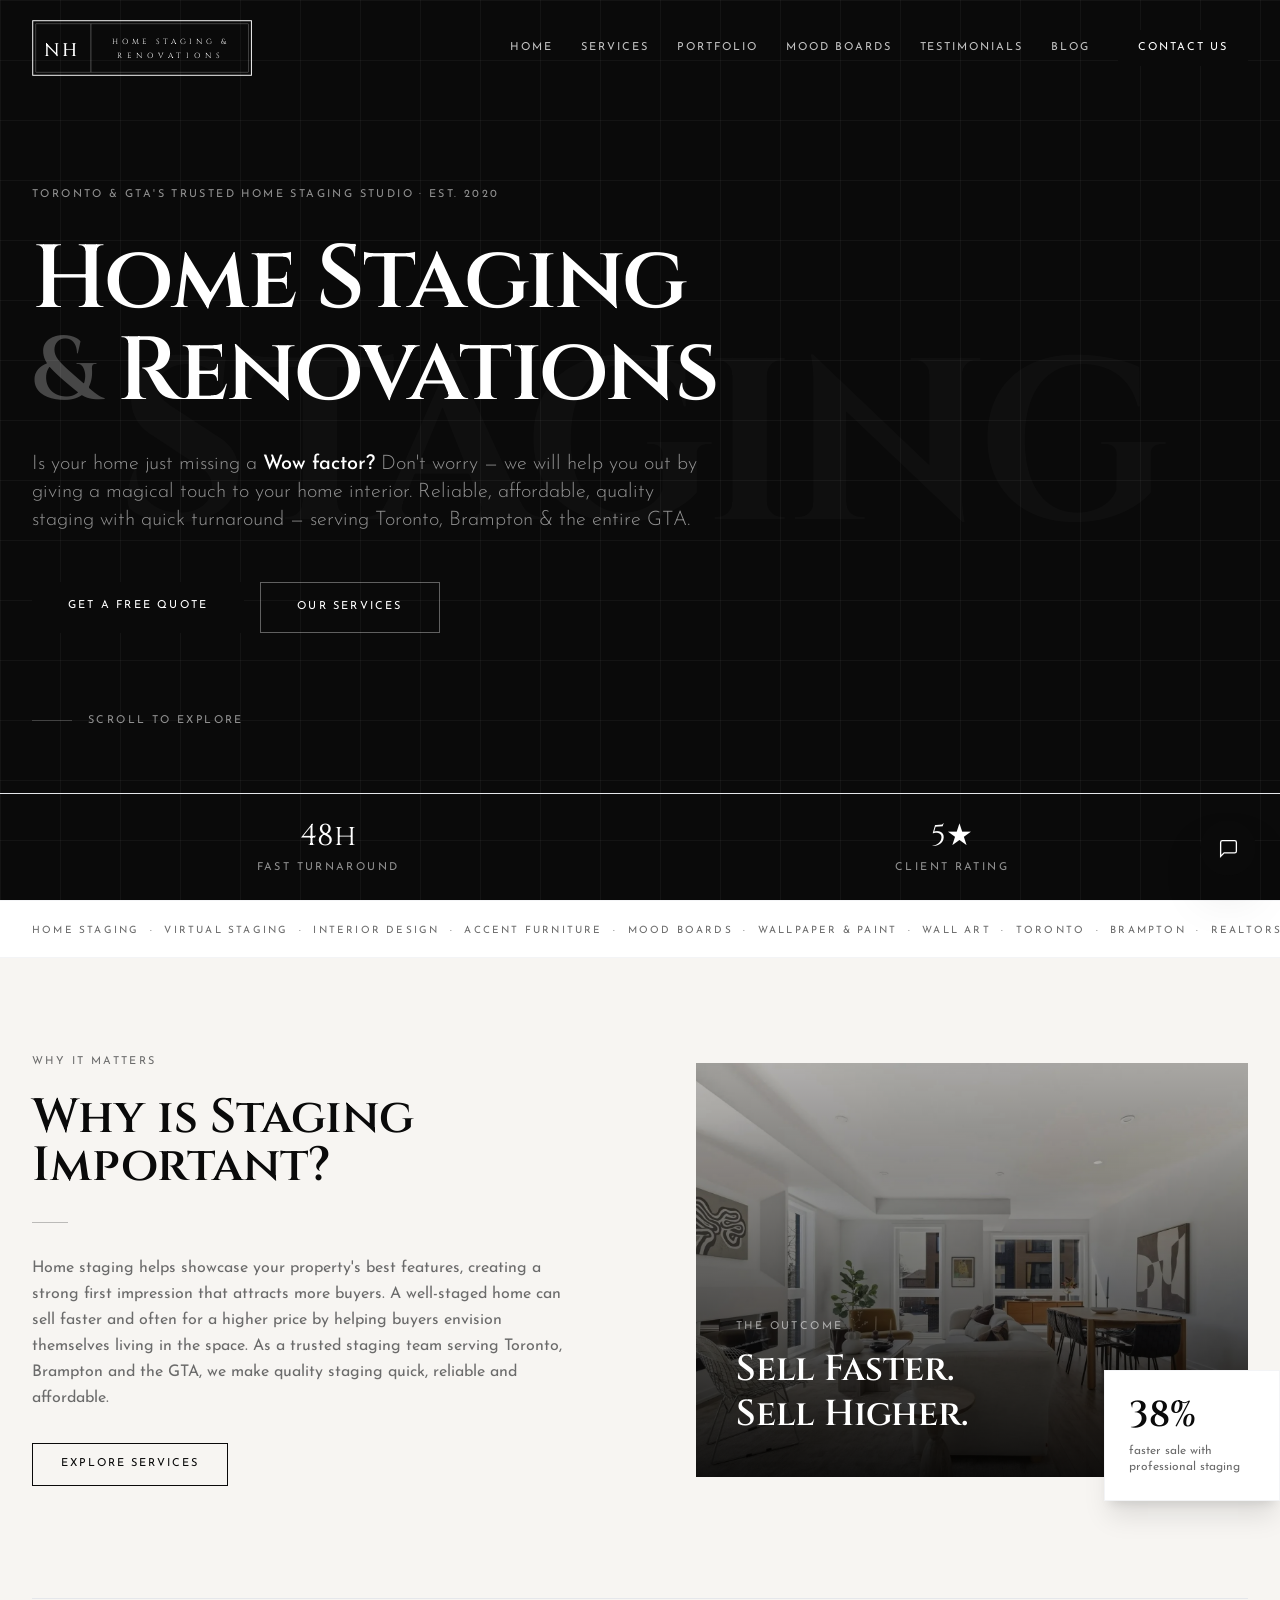
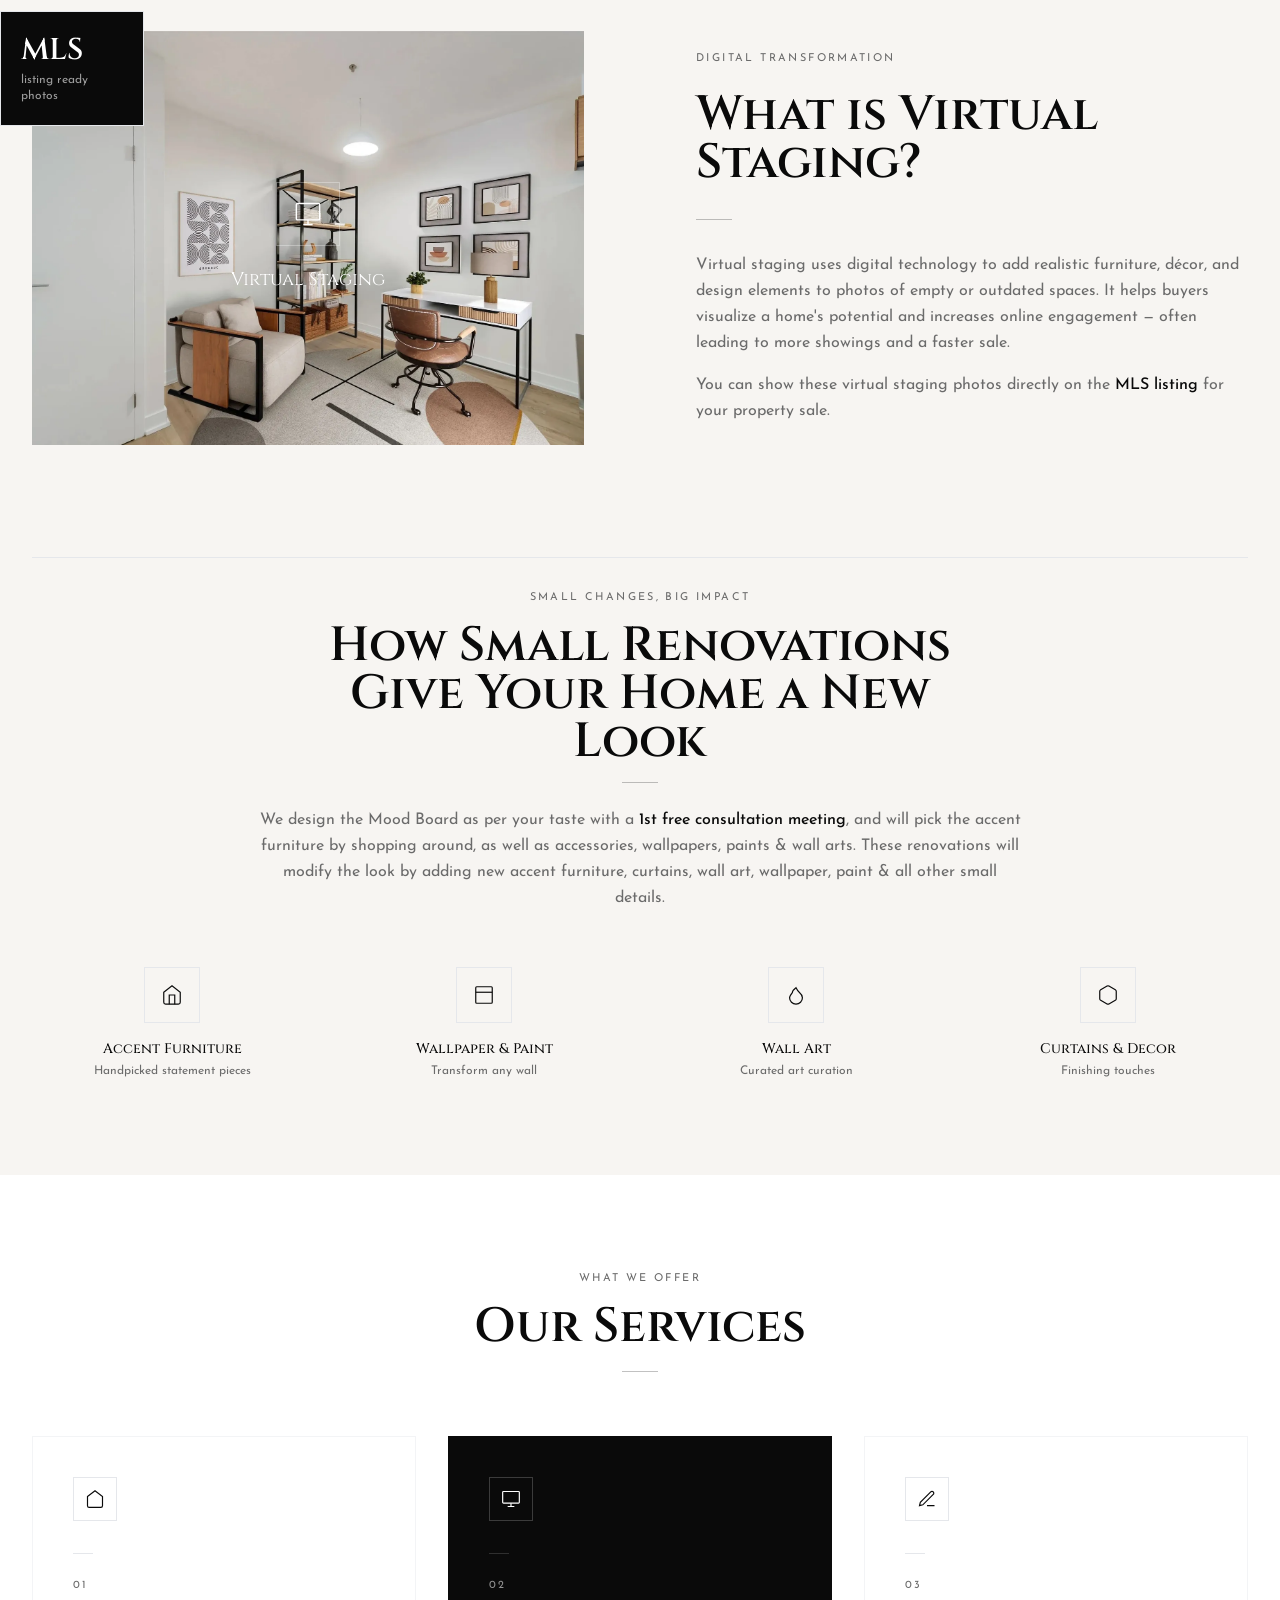
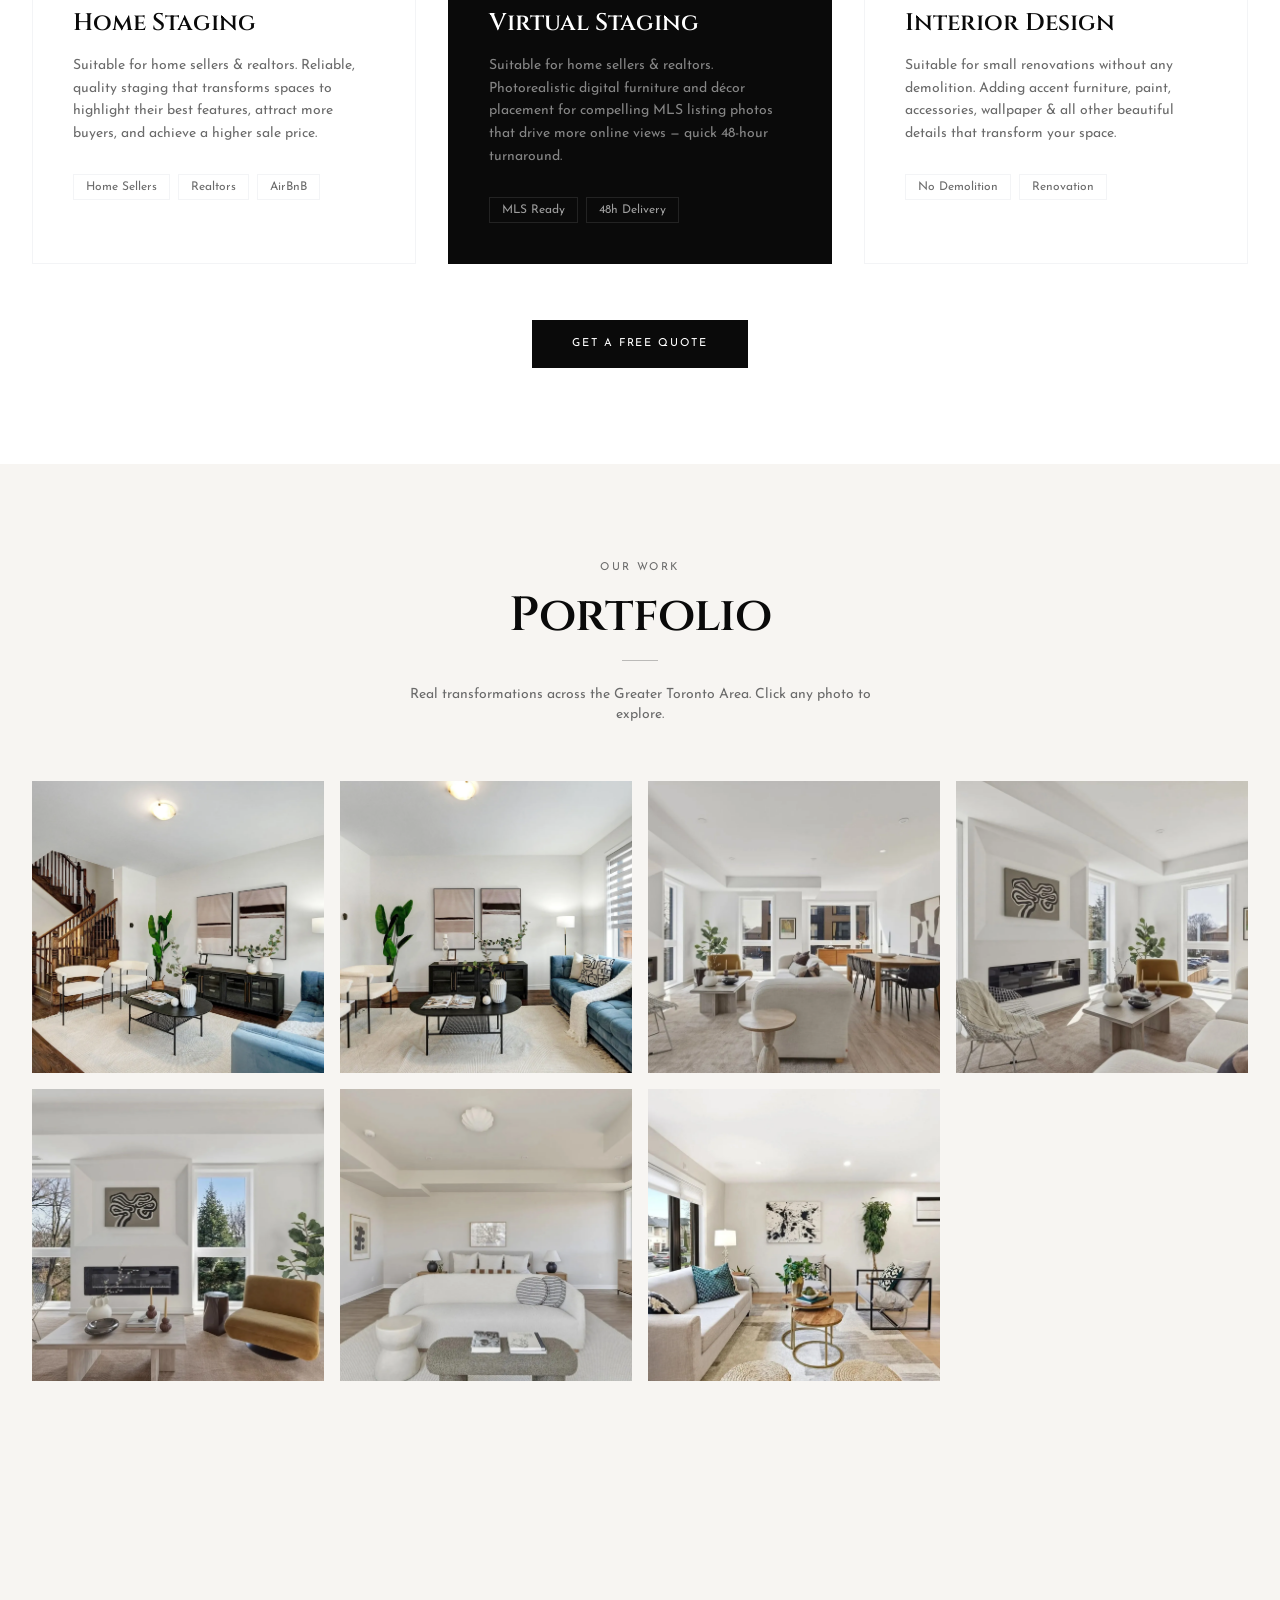
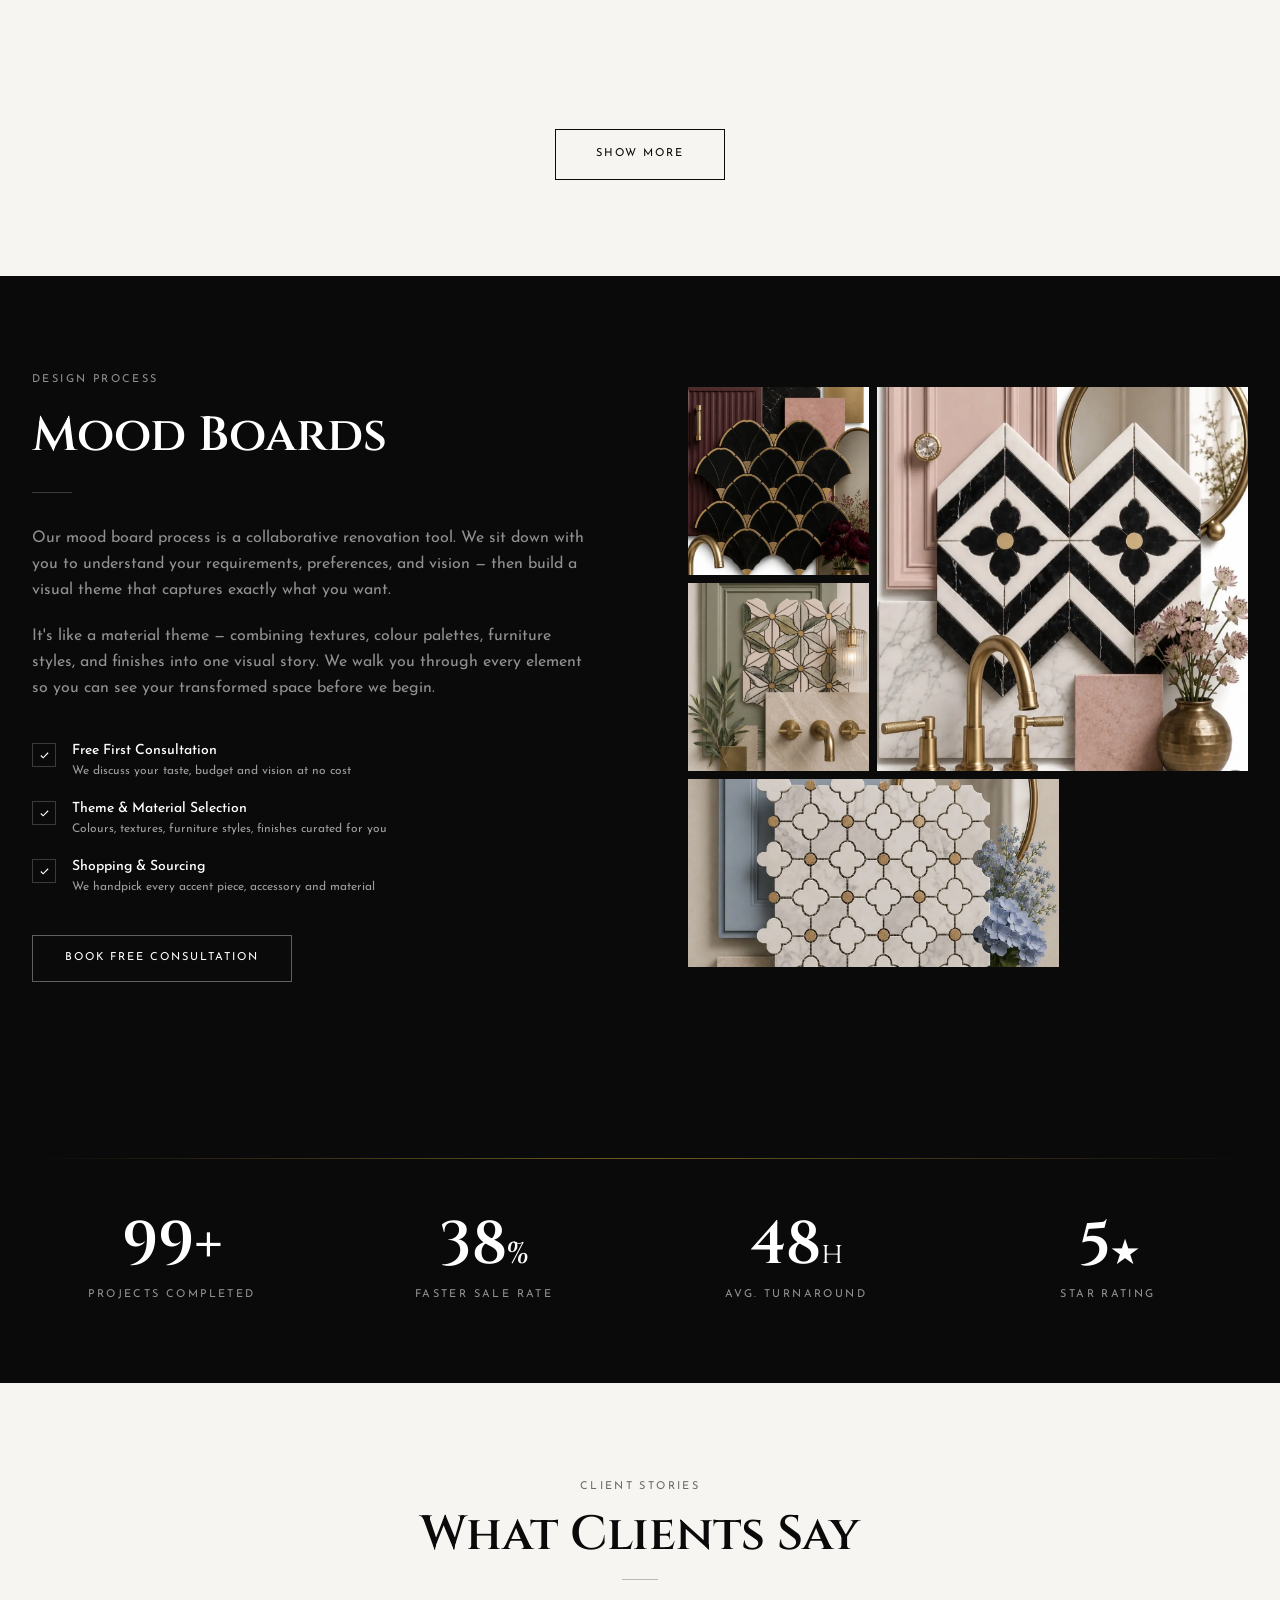
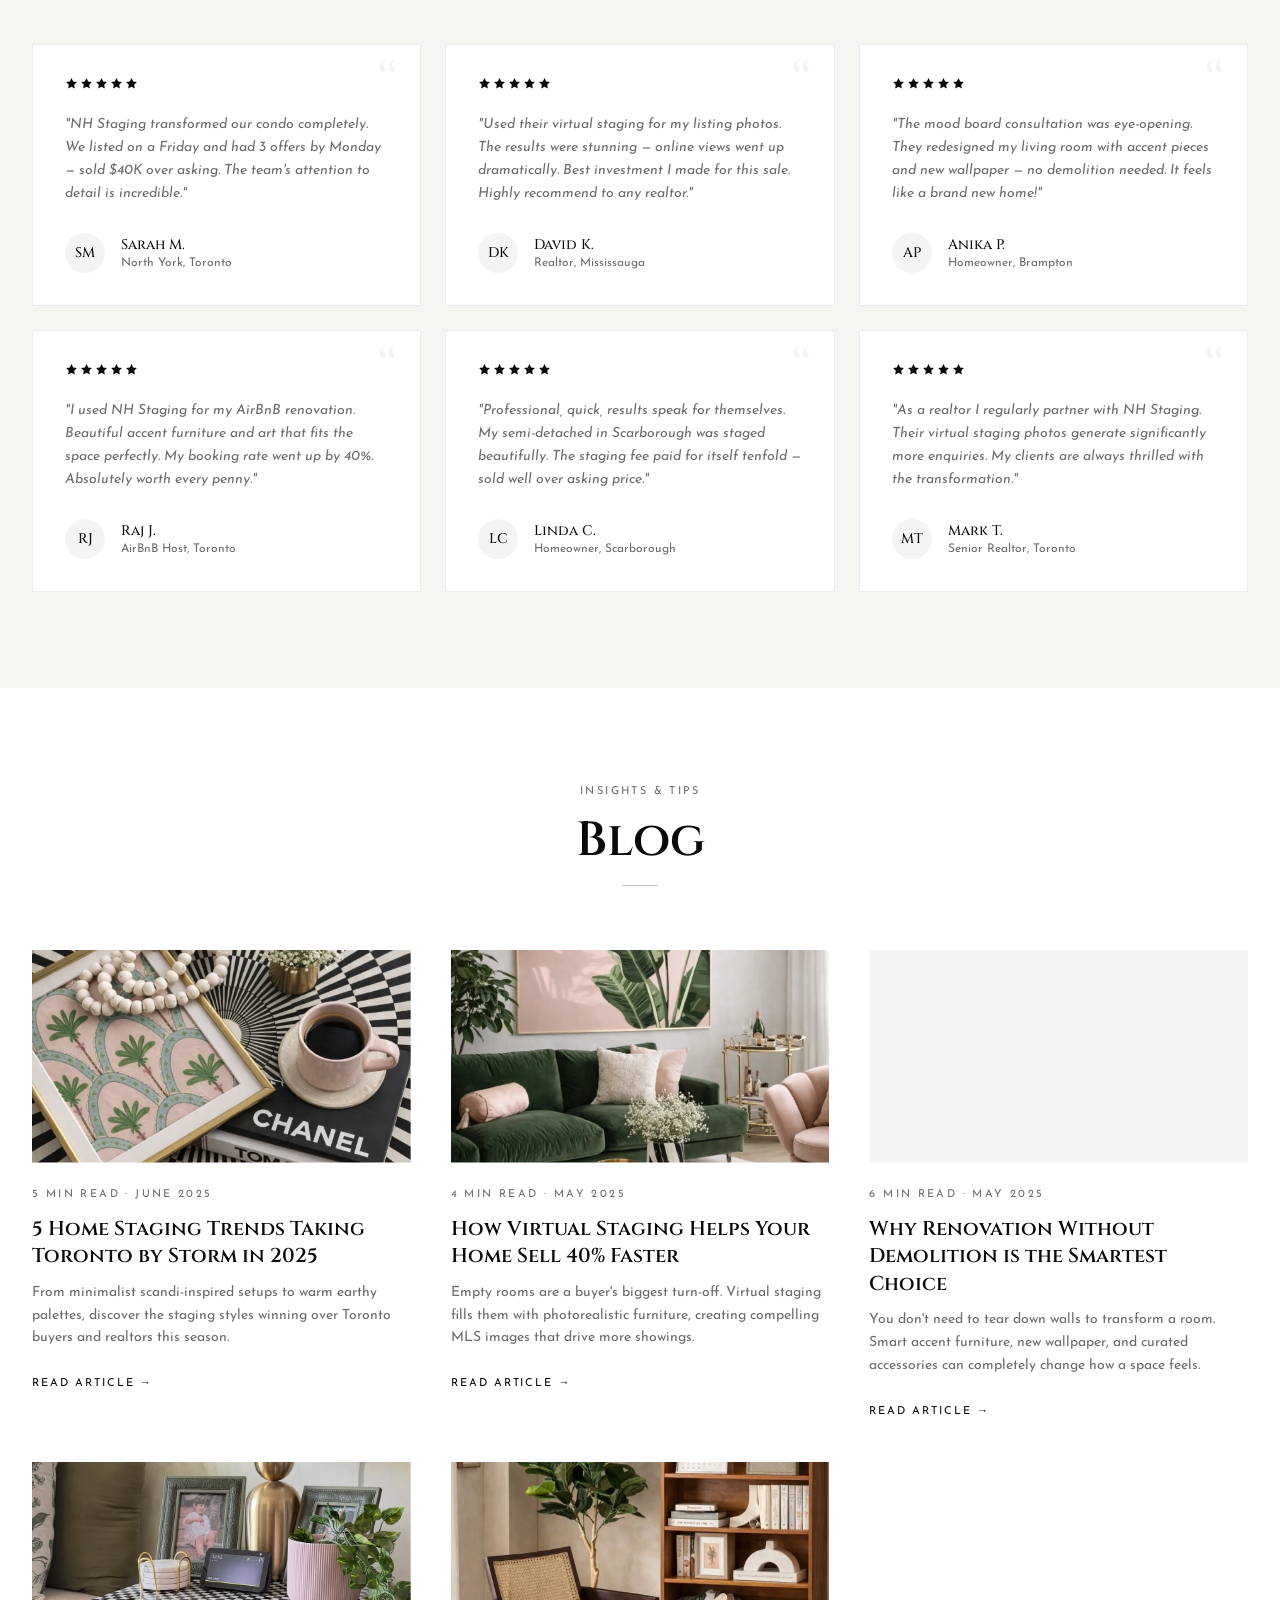
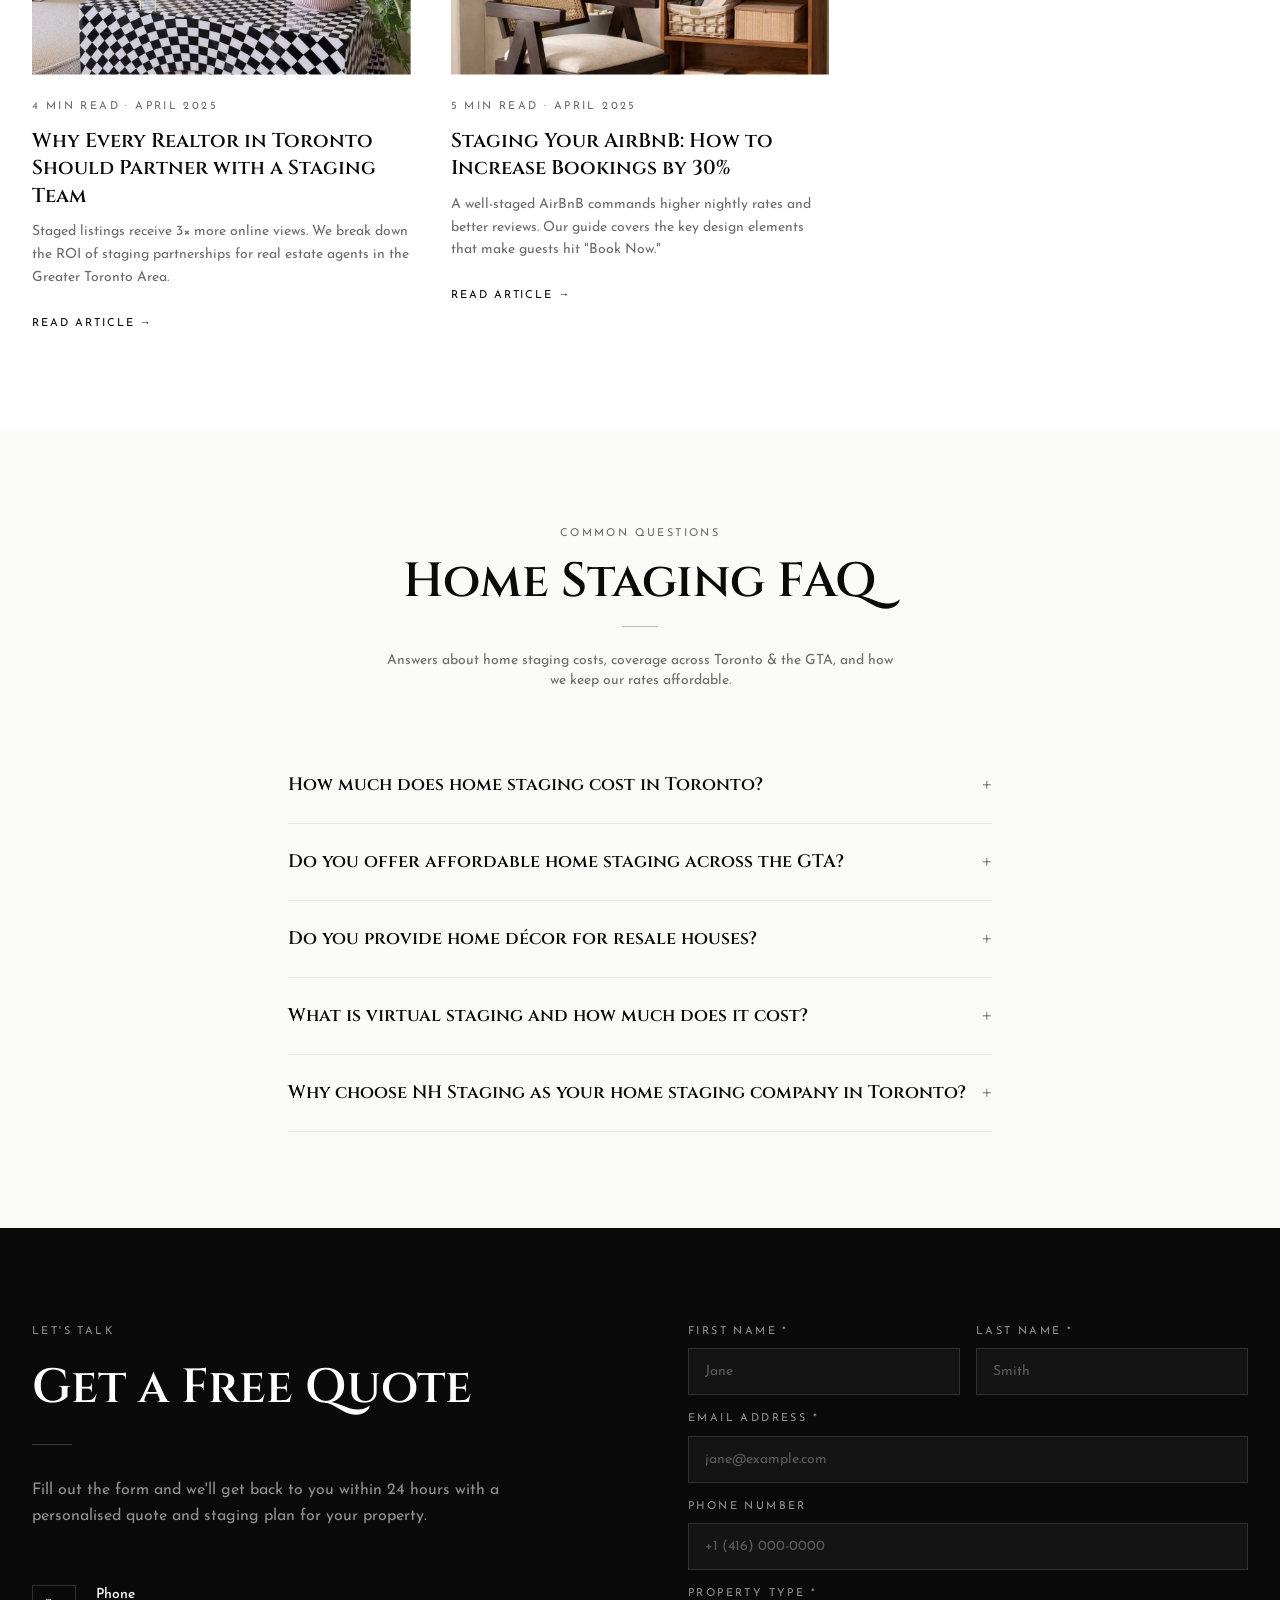
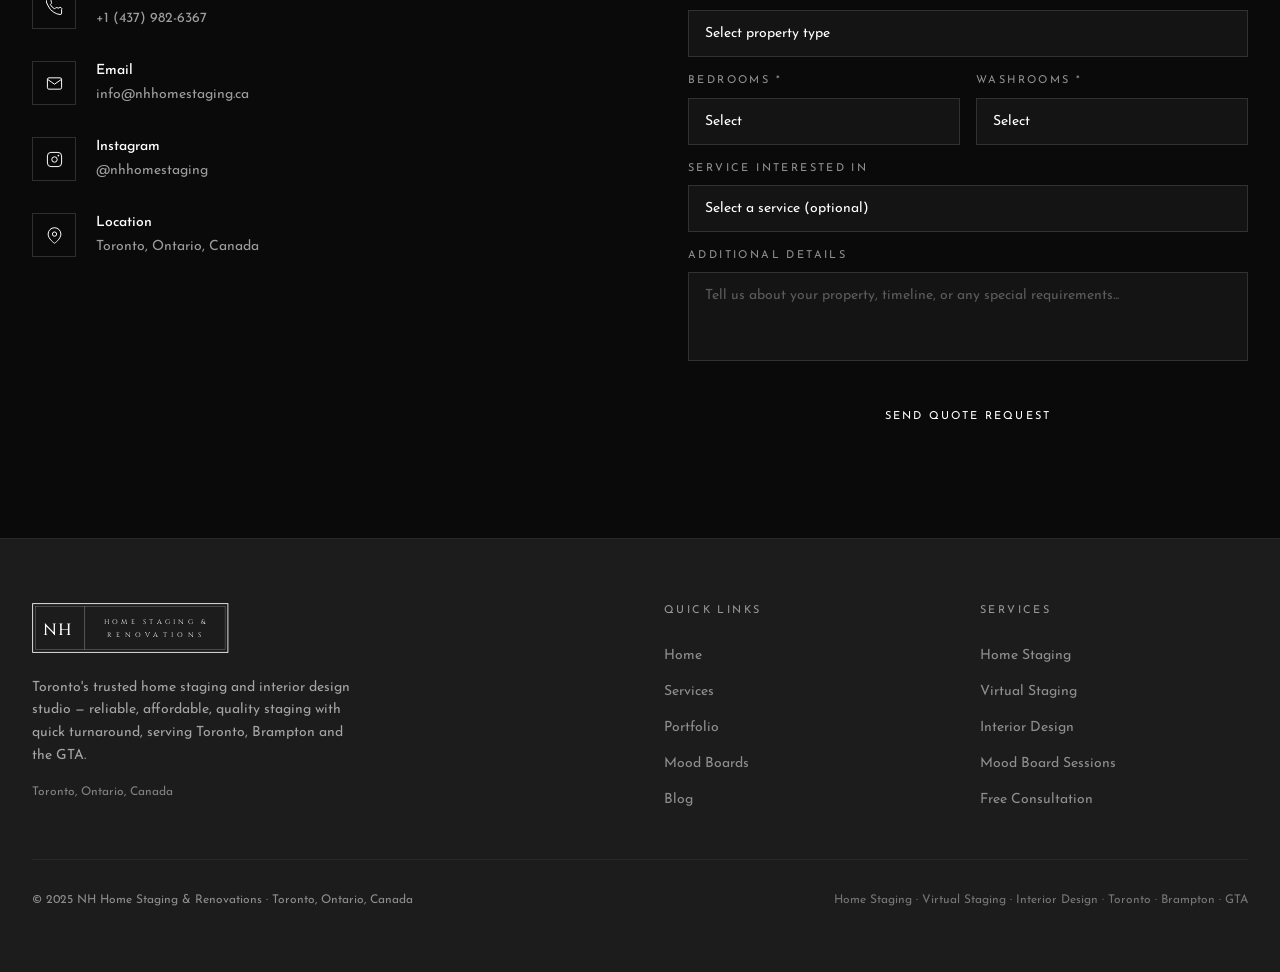
==== commit 7479aa1b: "minor changes and fixes" ====
--- a/index.html
+++ b/index.html
@@ -389,7 +389,7 @@
 
         <!-- Logo -->
         <a href="#home" class="cursor-pointer flex-shrink-0" aria-label="NH Home Staging & Renovations">
-            <svg xmlns="http://www.w3.org/2000/svg" viewBox="0 0 228 58" height="46" role="img" aria-label="NH Home Staging & Renovations logo">
+            <svg xmlns="http://www.w3.org/2000/svg" viewBox="0 0 228 58" height="56" role="img" aria-label="NH Home Staging & Renovations logo">
                 <title>NH Home Staging &amp; Renovations</title>
                 <!-- Outer border -->
                 <rect x="0.75" y="0.75" width="226.5" height="56.5" fill="none" stroke="white" stroke-width="1"/>
@@ -489,16 +489,12 @@
 
     <!-- Stats bar -->
     <div class="absolute bottom-0 left-0 right-0 border-t border-white/8">
-        <div class="max-w-7xl mx-auto px-4 md:px-8 py-6 grid grid-cols-3 gap-4 md:gap-8">
+        <div class="max-w-7xl mx-auto px-4 md:px-8 py-6 grid grid-cols-2 gap-4 md:gap-8">
             <div class="text-center reveal">
-                <div class="font-heading text-white text-2xl md:text-3xl stat-num" data-count="100" data-suffix="+">0+</div>
-                <div class="label label-light mt-1.5 hidden sm:block">Projects Completed</div>
-            </div>
-            <div class="text-center reveal d1">
                 <div class="font-heading text-white text-2xl md:text-3xl">48h</div>
                 <div class="label label-light mt-1.5 hidden sm:block">Fast Turnaround</div>
             </div>
-            <div class="text-center reveal d2">
+            <div class="text-center reveal d1">
                 <div class="font-heading text-white text-2xl md:text-3xl">5★</div>
                 <div class="label label-light mt-1.5 hidden sm:block">Client Rating</div>
             </div>
@@ -570,8 +566,8 @@
             <div class="order-2 lg:order-1 reveal-left">
                 <div class="relative">
                     <div class="aspect-[4/3] flex items-center justify-center relative overflow-hidden">
-                        <img src="images/portfolio/home-staging/virtual%20staging%201.webp" alt="Virtual staging example of a Toronto home — MLS-ready listing photo" class="absolute inset-0 w-full h-full object-cover" loading="lazy">
-                        <div class="absolute inset-0 bg-black/55"></div>
+                        <img src="images/portfolio/home-staging/virtual%20staging%204.webp" alt="Virtual staging example of a Toronto home — MLS-ready listing photo" class="absolute inset-0 w-full h-full object-cover" loading="lazy">
+                        <div class="absolute inset-0 bg-black/40"></div>
                         <div class="relative z-10 text-center px-6">
                             <div class="w-16 h-16 border border-white/30 mx-auto mb-5 flex items-center justify-center">
                                 <svg width="28" height="28" viewBox="0 0 24 24" fill="none" stroke="white" stroke-width="1.2" aria-hidden="true">
@@ -580,7 +576,6 @@
                                 </svg>
                             </div>
                             <div class="font-heading text-white text-lg">Virtual Staging</div>
-                            <div class="text-white/55 text-xs mt-1 tracking-wider">Starting from $299</div>
                         </div>
                     </div>
                     <div class="absolute -top-5 -left-4 md:-left-8 bg-ink border border-white/8 p-5 w-36">
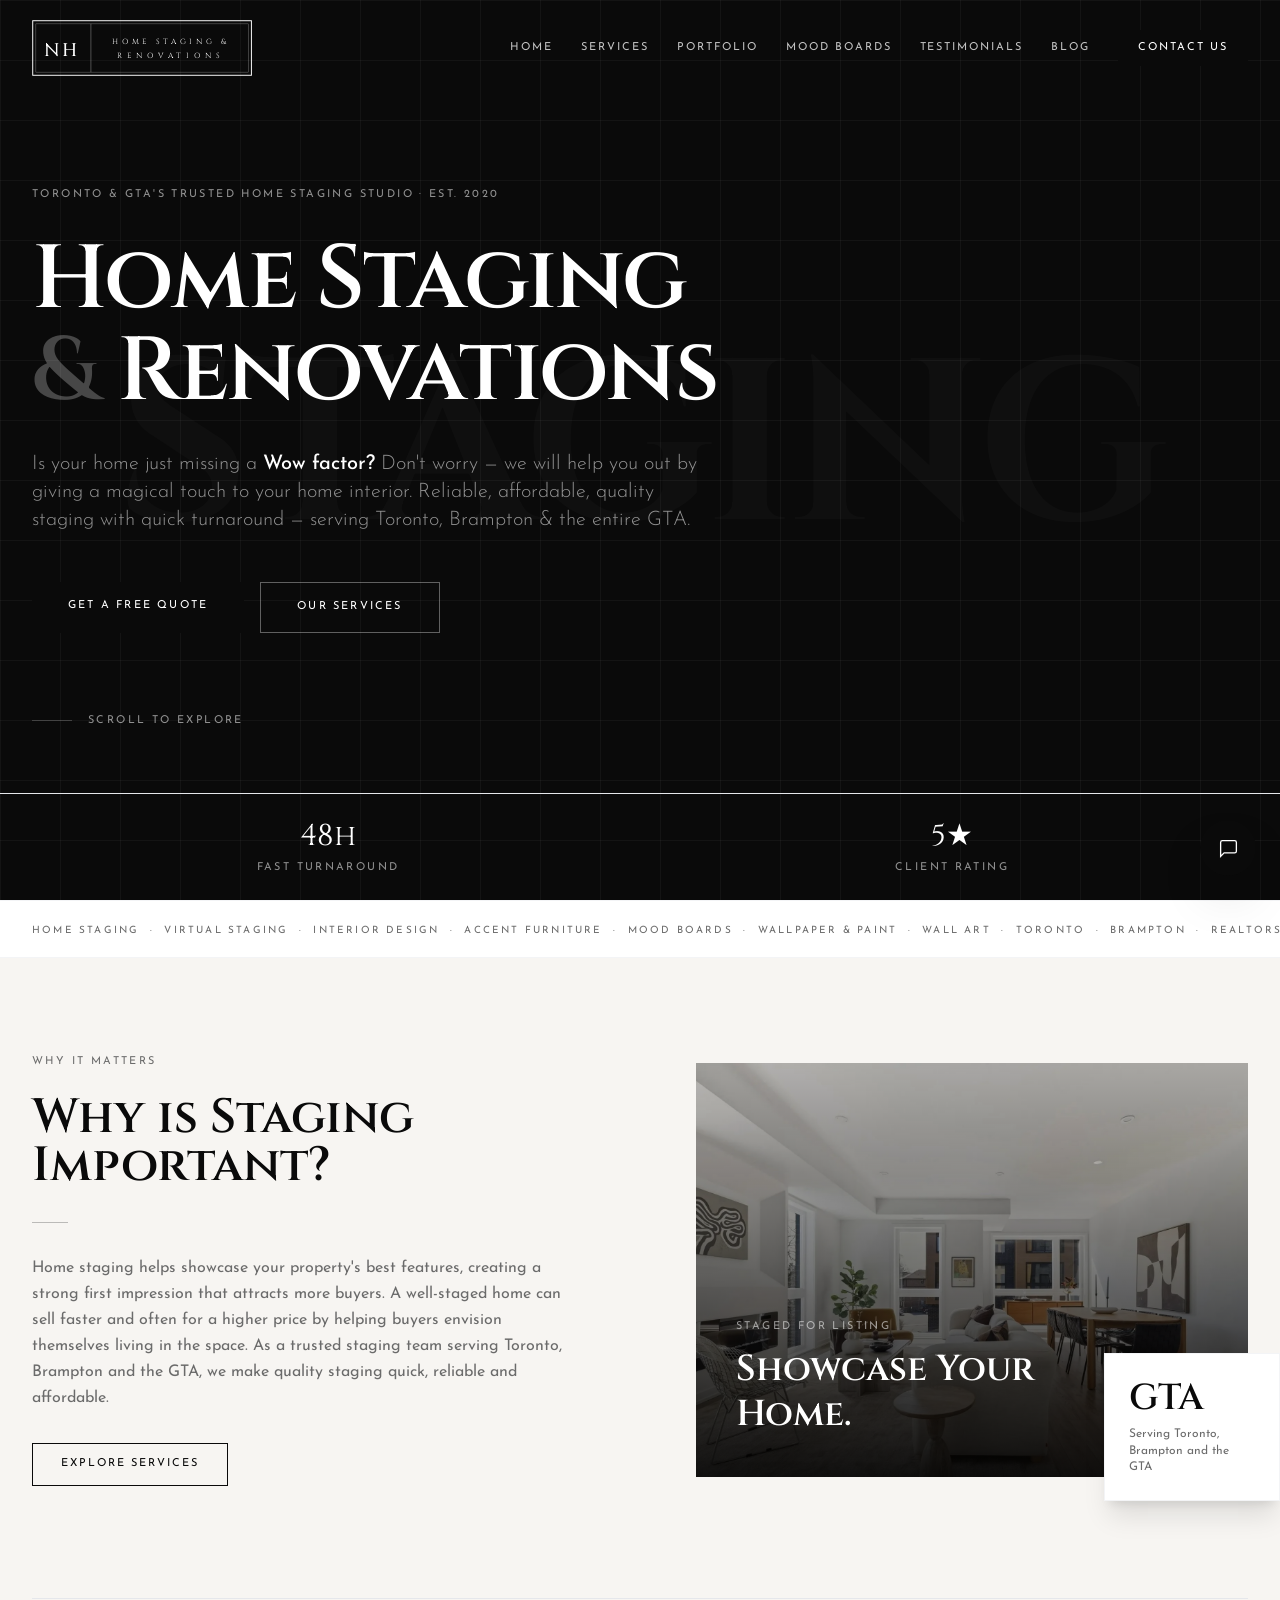
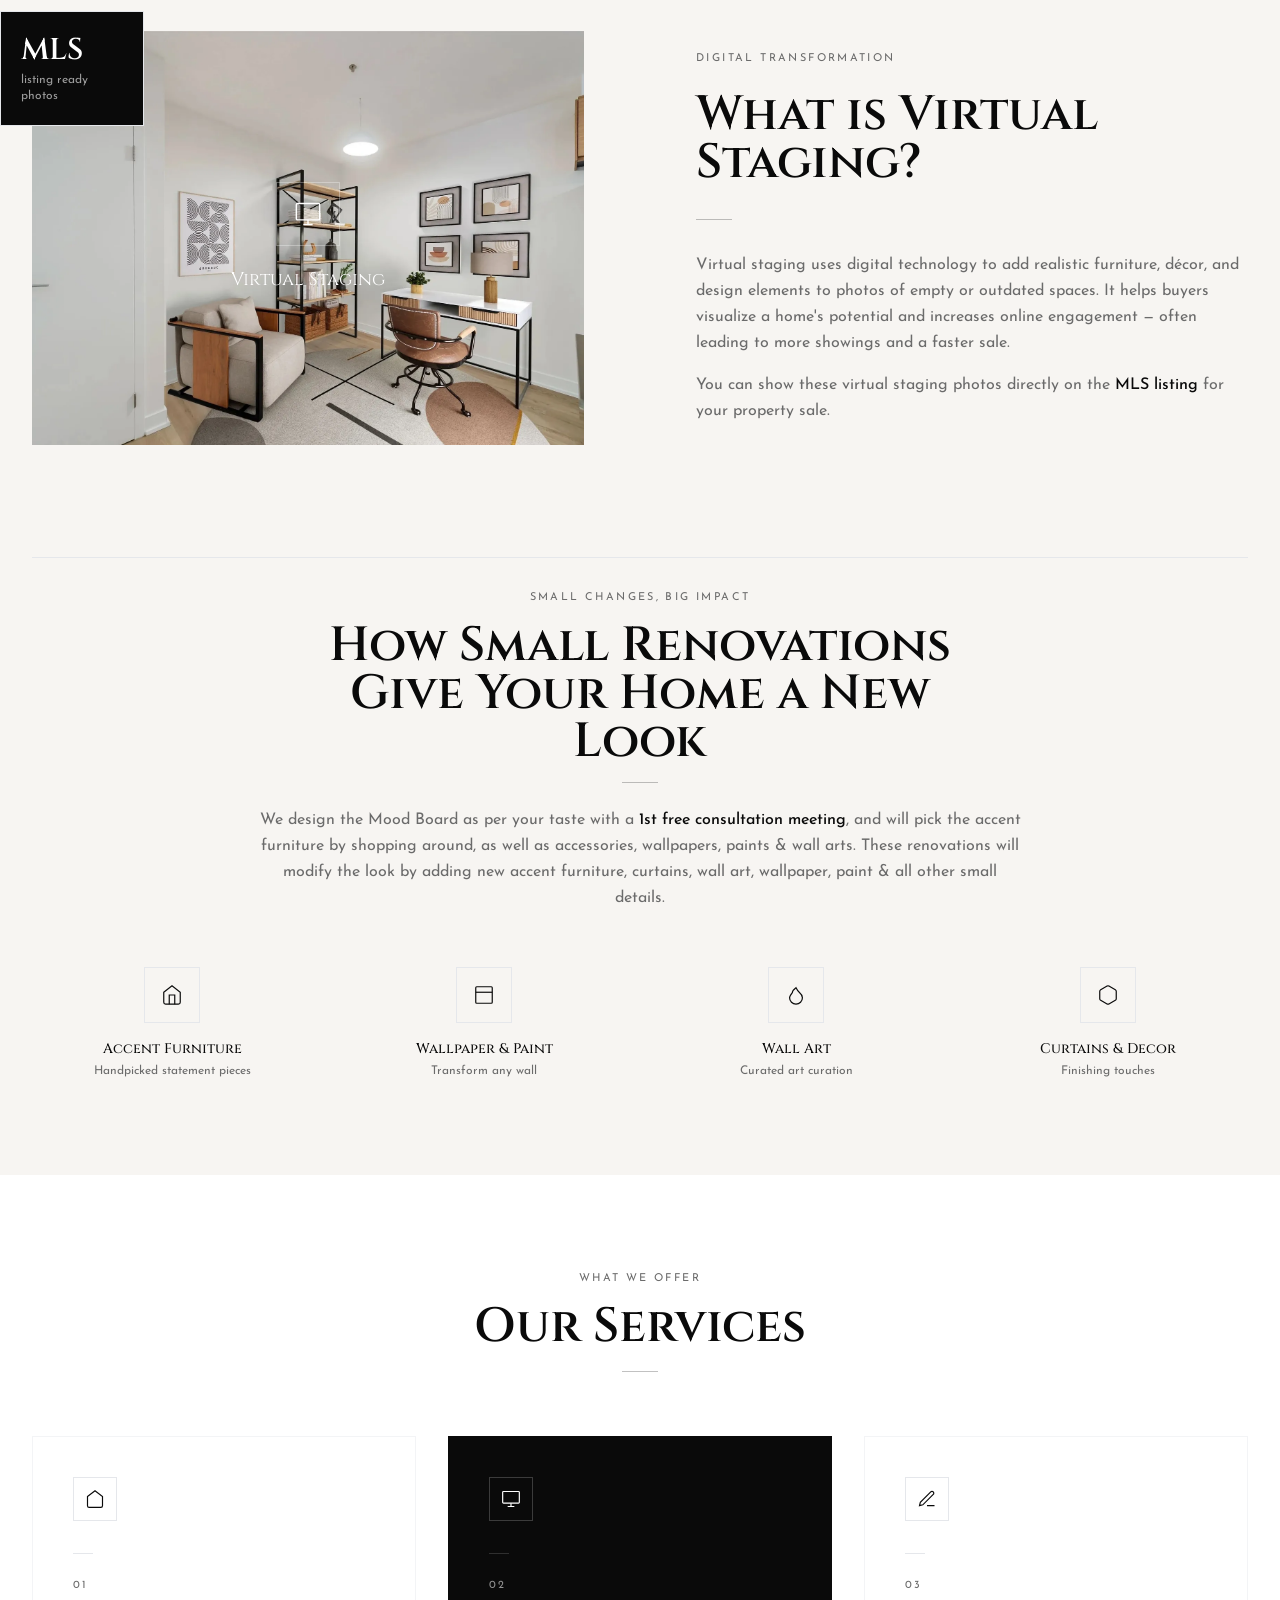
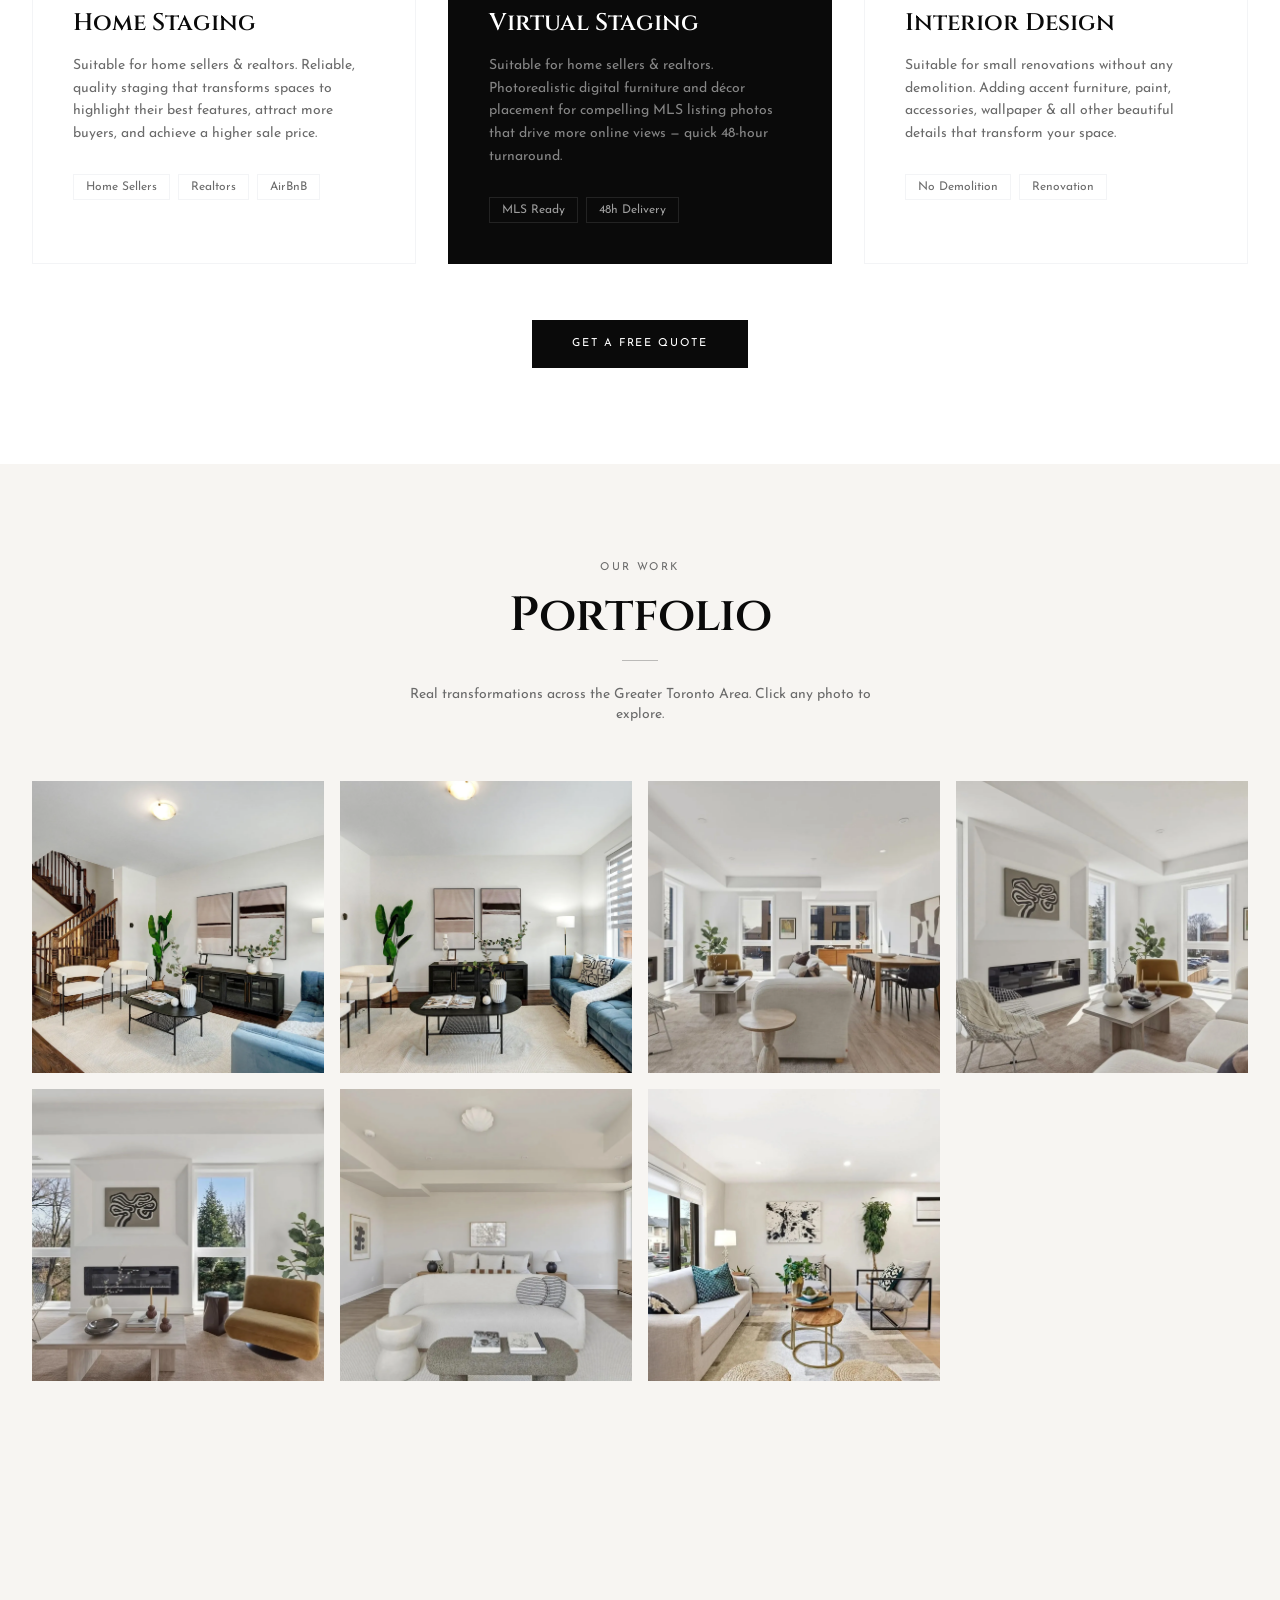
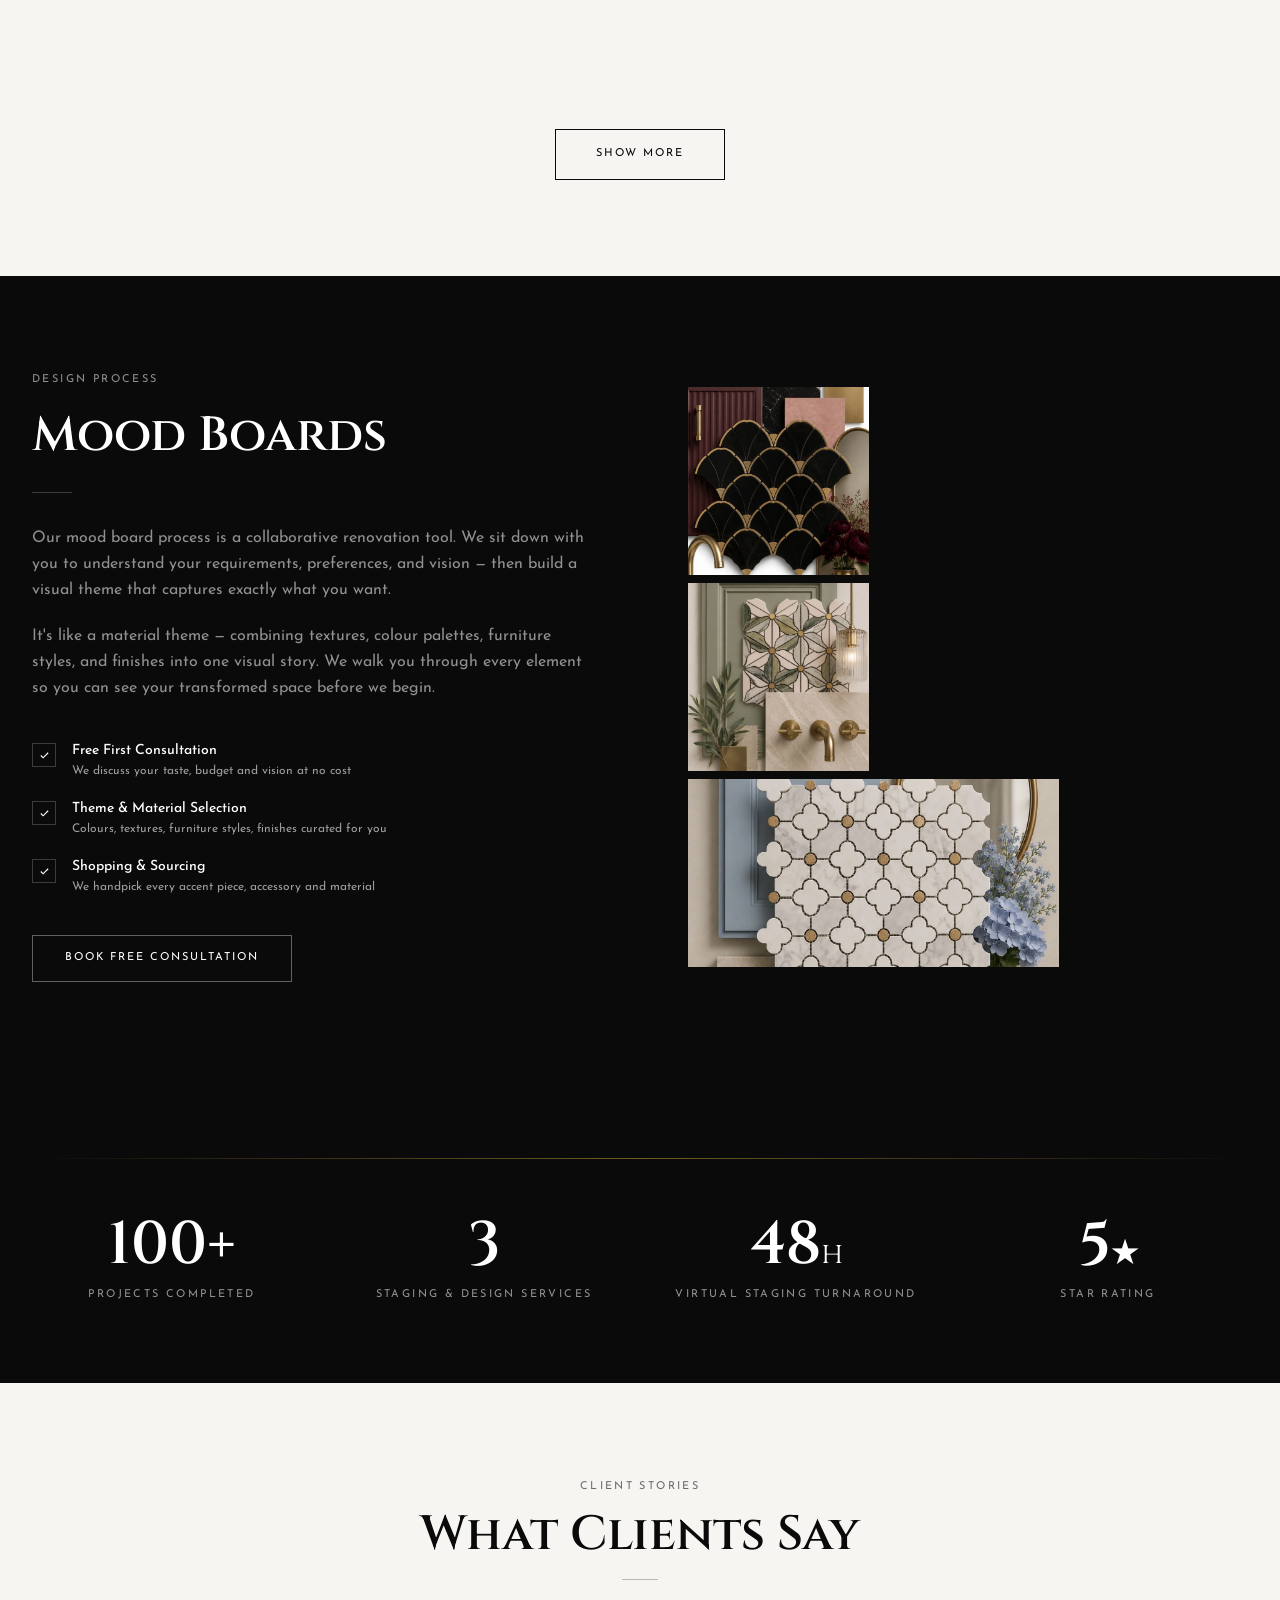
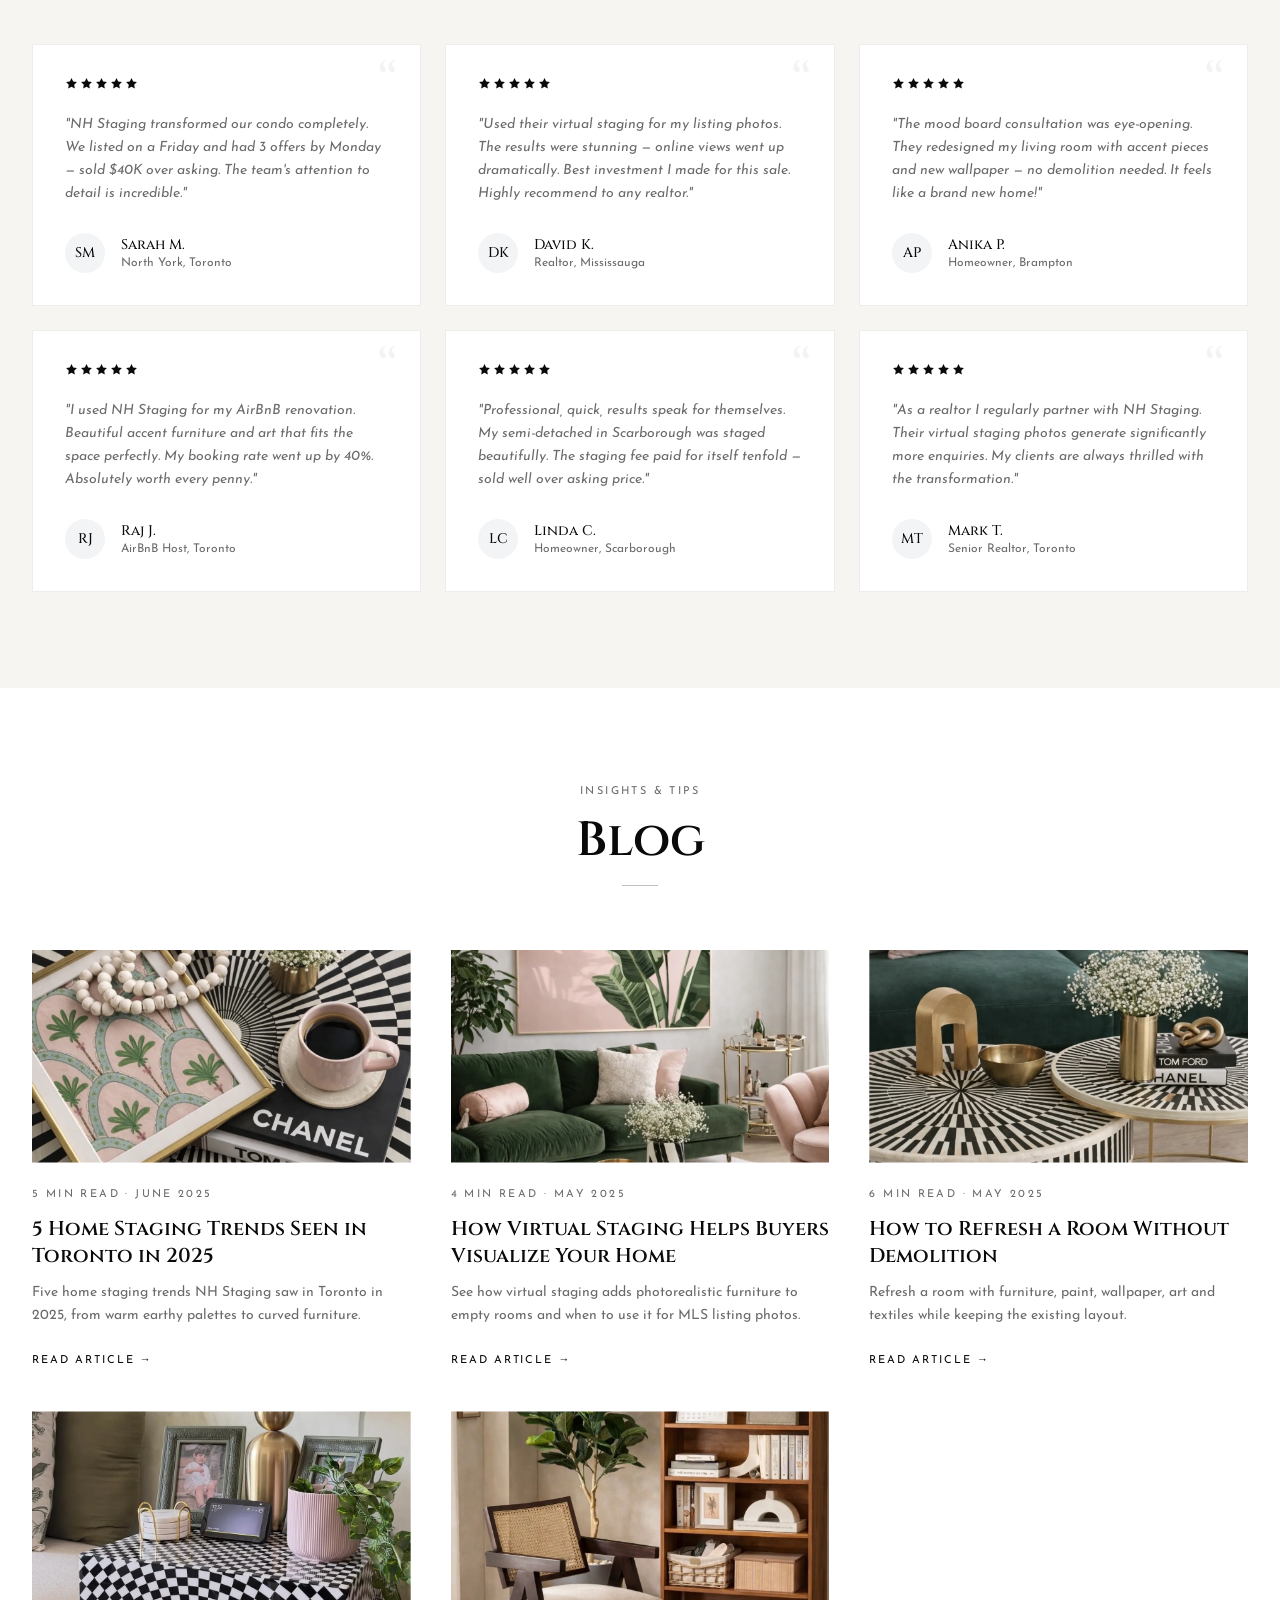
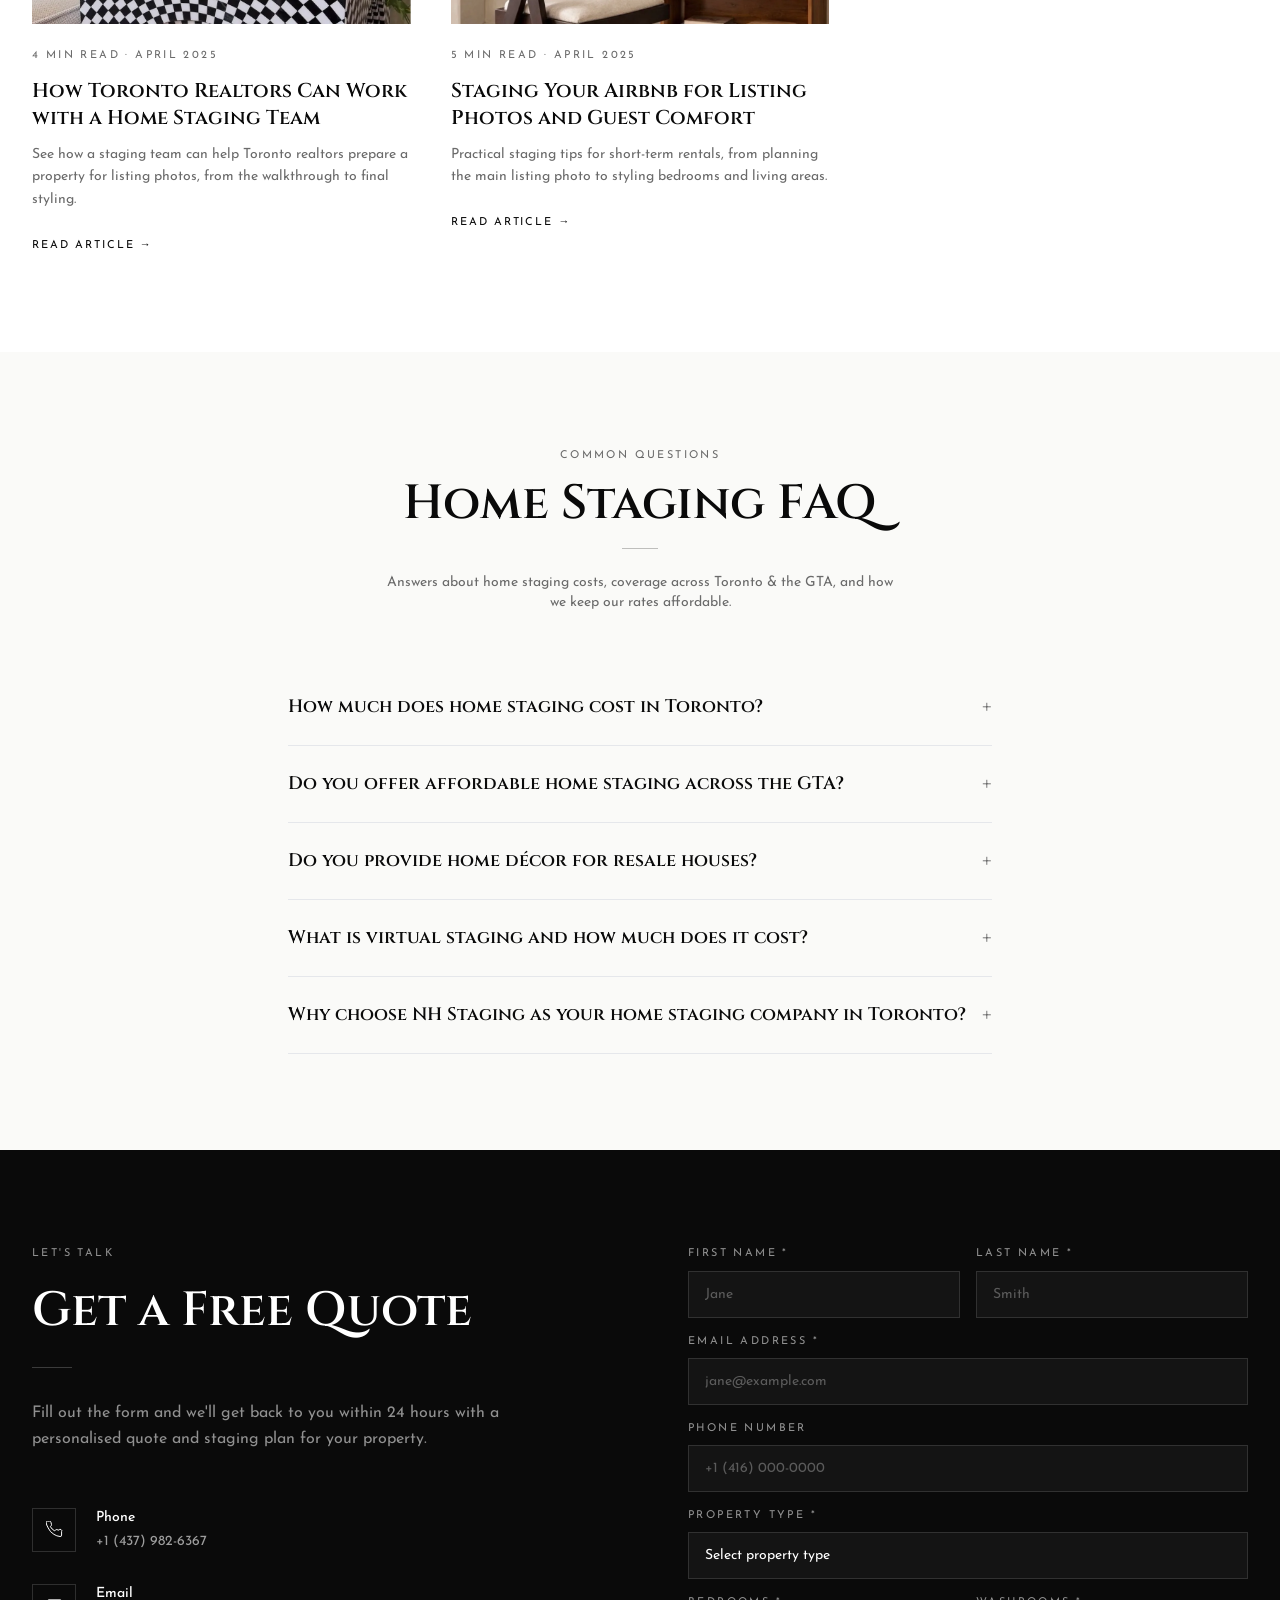
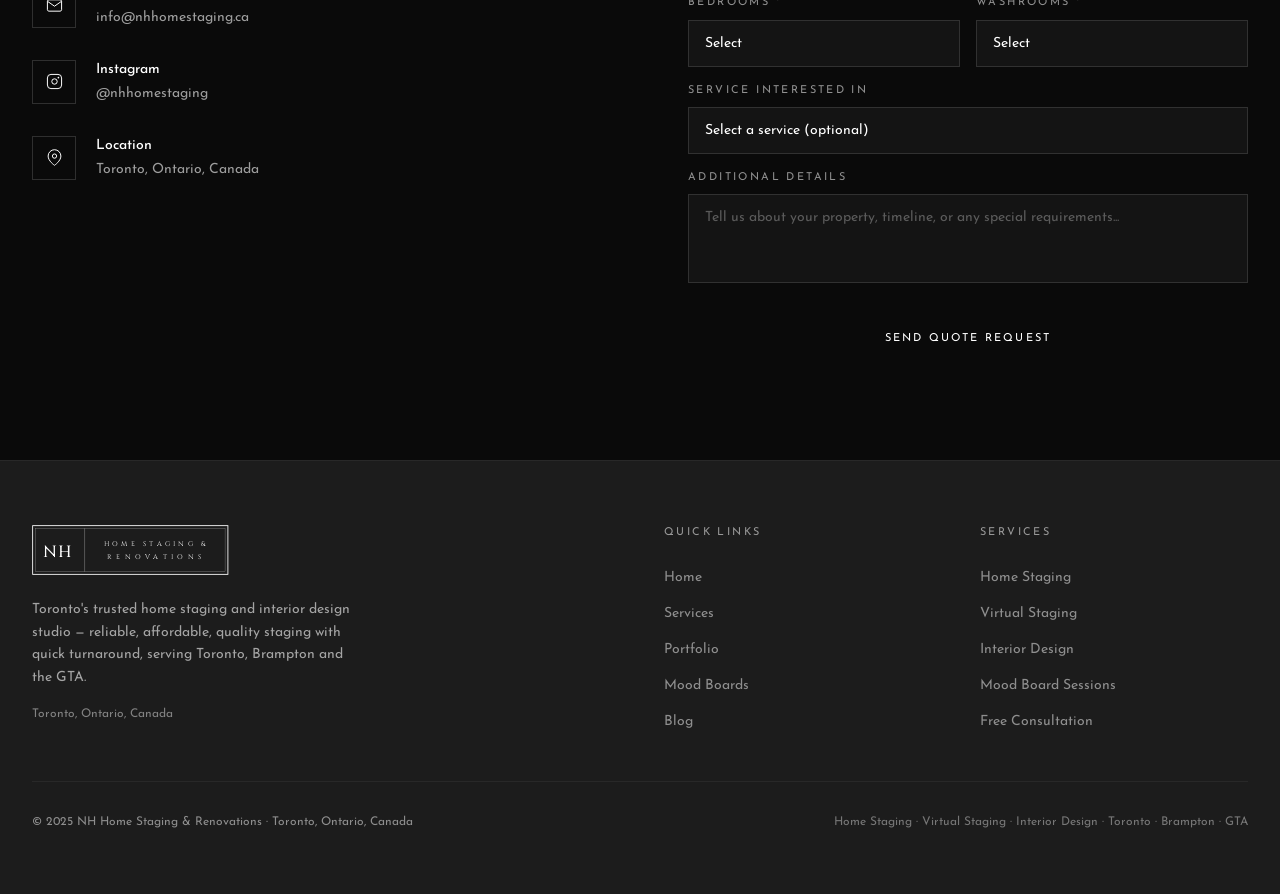
==== commit 6052de6d: "Improve homepage SEO and publish crawlable blog pages" ====
--- a/index.html
+++ b/index.html
@@ -3,7 +3,7 @@
 <head>
     <meta charset="UTF-8">
     <meta name="viewport" content="width=device-width, initial-scale=1.0">
-    <meta name="description" content="NH Staging & Renovations — the best, most trusted & affordable home staging service in Toronto, Brampton & the GTA. Reliable, quality staging for realtors, Airbnb hosts & home sellers with quick 48h turnaround. Book a free consultation.">
+    <meta name="description" content="Home staging, virtual staging and interior design in Toronto, Brampton and across the GTA. Book a free consultation with NH Staging &amp; Renovations.">
     <meta name="keywords" content="staging in Toronto, home staging Toronto, home staging Brampton, staging company Brampton, best staging service Toronto, best staging service GTA, reliable home staging Toronto, trusted staging company GTA, quality home staging, quick home staging service, staging for realtors, home staging for realtors Toronto, staging Airbnb, Airbnb staging Toronto, decoration of house staging, house staging decoration, best staging company, best home staging company Toronto, affordable staging company, affordable home staging Toronto, virtual staging Toronto, property staging GTA, real estate staging Toronto, condo staging Toronto, home staging Mississauga, home stager Toronto Ontario">
     <meta name="author" content="NH Staging & Renovations">
     <meta name="robots" content="index, follow, max-image-preview:large">
@@ -26,8 +26,8 @@
     <meta name="ICBM" content="43.6532, -79.3832">
 
     <!-- Open Graph -->
-    <meta property="og:title" content="Best Affordable & Trusted Home Staging in Toronto, Brampton & GTA | NH Staging & Renovations">
-    <meta property="og:description" content="Trusted, reliable staging in Toronto, Brampton & the GTA for realtors, Airbnb hosts & home sellers. Quality home staging, virtual staging & house staging decoration with quick turnaround — sell faster, for more.">
+    <meta property="og:title" content="Home Staging in Toronto &amp; the GTA | NH Staging &amp; Renovations">
+    <meta property="og:description" content="Home staging, virtual staging and interior design in Toronto, Brampton and across the GTA. Book a free consultation with NH Staging &amp; Renovations.">
     <meta property="og:type" content="website">
     <meta property="og:locale" content="en_CA">
     <meta property="og:site_name" content="NH Staging & Renovations">
@@ -37,11 +37,11 @@
 
     <!-- Twitter -->
     <meta name="twitter:card" content="summary_large_image">
-    <meta name="twitter:title" content="Best Affordable & Trusted Home Staging in Toronto & GTA | NH Staging">
-    <meta name="twitter:description" content="Trusted, reliable staging in Toronto, Brampton & the GTA. Quality home staging, virtual staging & house staging decoration with quick turnaround.">
+    <meta name="twitter:title" content="Home Staging in Toronto &amp; the GTA | NH Staging &amp; Renovations">
+    <meta name="twitter:description" content="Home staging, virtual staging and interior design in Toronto, Brampton and across the GTA. Book a free consultation with NH Staging &amp; Renovations.">
     <meta name="twitter:image" content="https://nhhomestaging.ca/images/portfolio/home-staging/living-room-2.webp">
 
-    <title>Home Staging in Toronto, Brampton & GTA | Best Affordable & Trusted Staging Service — NH Staging & Renovations</title>
+    <title>Home Staging in Toronto &amp; the GTA | NH Staging &amp; Renovations</title>
 
     <!-- Structured data: local business for Toronto home-staging SEO -->
     <script type="application/ld+json">
@@ -52,7 +52,7 @@
       "image": "https://nhhomestaging.ca/images/portfolio/home-staging/living-room-2.webp",
       "url": "https://nhhomestaging.ca/",
       "email": "info@nhhomestaging.ca",
-      "description": "Best affordable, trusted home staging company in Toronto. Reliable, quality home staging for realtors, Airbnb staging, virtual staging and house staging decoration with quick turnaround across Toronto, Brampton and the GTA.",
+      "description": "Home staging, virtual staging and interior design in Toronto, Brampton and across the GTA. Book a free consultation with NH Staging & Renovations.",
       "slogan": "Trusted, reliable & affordable home staging in Toronto & the GTA",
       "priceRange": "$$",
       "foundingDate": "2020",
@@ -84,7 +84,7 @@
           { "@type": "Offer", "price": "999", "priceCurrency": "CAD", "itemOffered": { "@type": "Service", "name": "Partial Home Staging in Toronto", "description": "Living room & kitchen, washrooms, master bedroom, décor & furniture." } },
           { "@type": "Offer", "price": "1999", "priceCurrency": "CAD", "itemOffered": { "@type": "Service", "name": "Full Home Staging in Toronto & GTA", "description": "Everything in partial staging plus all bedrooms and foyer area." } },
           { "@type": "Offer", "price": "299", "priceCurrency": "CAD", "itemOffered": { "@type": "Service", "name": "Virtual Staging", "description": "Photorealistic MLS-ready virtual staging with 48h turnaround." } },
-          { "@type": "Offer", "price": "2999", "priceCurrency": "CAD", "itemOffered": { "@type": "Service", "name": "Interior Design (No Demolition)", "description": "Starting price — depends on scope of work." } },
+          { "@type": "Offer", "itemOffered": { "@type": "Service", "name": "Interior Design (No Demolition)" } },
           { "@type": "Offer", "itemOffered": { "@type": "Service", "name": "Home Staging for Realtors in Toronto" } },
           { "@type": "Offer", "itemOffered": { "@type": "Service", "name": "Airbnb Staging" } },
           { "@type": "Offer", "itemOffered": { "@type": "Service", "name": "House Staging Decoration & Home Décor for Resale Houses" } }
@@ -548,14 +548,14 @@
                         <img src="images/portfolio/home-staging/living-room-4.webp" alt="Beautifully staged living room by NH Home Staging in Toronto" class="absolute inset-0 w-full h-full object-cover" loading="lazy">
                         <div class="absolute inset-0 bg-gradient-to-t from-black/90 via-black/50 to-black/10"></div>
                         <div class="relative z-10">
-                            <div class="label label-light mb-3">The Outcome</div>
-                            <div class="font-heading text-white text-4xl font-semibold leading-tight">Sell Faster.</div>
-                            <div class="font-heading text-white text-4xl font-semibold leading-tight">Sell Higher.</div>
+                            <div class="label label-light mb-3">Staged for Listing</div>
+                            <div class="font-heading text-white text-4xl font-semibold leading-tight">Showcase Your</div>
+                            <div class="font-heading text-white text-4xl font-semibold leading-tight">Home.</div>
                         </div>
                     </div>
                     <div class="absolute -top-6 -right-4 md:top-auto md:-bottom-6 md:-right-8 bg-white border border-gray-100 p-6 shadow-xl w-44">
-                        <div class="font-heading text-ink text-4xl font-semibold">38%</div>
-                        <div class="text-stone text-xs mt-2 leading-snug">faster sale with professional staging</div>
+                        <div class="font-heading text-ink text-4xl font-semibold">GTA</div>
+                        <div class="text-stone text-xs mt-2 leading-snug">Serving Toronto, Brampton and the GTA</div>
                     </div>
                 </div>
             </div>
@@ -824,12 +824,12 @@
                 <div class="label label-light mt-3">Projects Completed</div>
             </div>
             <div class="reveal d1">
-                <div class="font-heading text-white text-5xl md:text-6xl font-semibold"><span class="stat-num" data-count="38">0</span><span class="text-3xl">%</span></div>
-                <div class="label label-light mt-3">Faster Sale Rate</div>
+                <div class="font-heading text-white text-5xl md:text-6xl font-semibold">3</div>
+                <div class="label label-light mt-3">Staging &amp; Design Services</div>
             </div>
             <div class="reveal d2">
                 <div class="font-heading text-white text-5xl md:text-6xl font-semibold"><span class="stat-num" data-count="48">0</span><span class="text-3xl font-light">h</span></div>
-                <div class="label label-light mt-3">Avg. Turnaround</div>
+                <div class="label label-light mt-3">Virtual Staging Turnaround</div>
             </div>
             <div class="reveal d3">
                 <div class="font-heading text-white text-5xl md:text-6xl font-semibold">5<span class="text-3xl">★</span></div>
@@ -964,59 +964,59 @@
         <div class="grid md:grid-cols-2 lg:grid-cols-3 gap-8 md:gap-10">
 
             <!-- Blog 1 -->
-            <article class="blog-card cursor-pointer reveal d1" data-blog-index="0">
+            <a class="blog-card block cursor-pointer reveal d1" href="blog/toronto-home-staging-trends-2025.html">
                 <div class="blog-thumb aspect-video bg-gray-100 mb-6 overflow-hidden">
                     <img src="images/blog/IMG_5496%281%29.webp" alt="Home staging tips" class="thumb-inner w-full h-full object-cover" loading="lazy" decoding="async" width="800" height="450">
                 </div>
                 <div class="label mb-3">5 min read · June 2025</div>
-                <h3 class="font-heading text-xl font-semibold mb-3 leading-snug">5 Home Staging Trends Taking Toronto by Storm in 2025</h3>
-                <p class="text-stone text-sm leading-relaxed mb-5">From minimalist scandi-inspired setups to warm earthy palettes, discover the staging styles winning over Toronto buyers and realtors this season.</p>
+                <h3 class="font-heading text-xl font-semibold mb-3 leading-snug">5 Home Staging Trends Seen in Toronto in 2025</h3>
+                <p class="text-stone text-sm leading-relaxed mb-5">Five home staging trends NH Staging saw in Toronto in 2025, from warm earthy palettes to curved furniture.</p>
                 <span class="text-[11px] tracking-[.18em] uppercase text-ink ul-link cursor-pointer">Read Article <span class="read-arrow">→</span></span>
-            </article>
+            </a>
 
             <!-- Blog 2 -->
-            <article class="blog-card cursor-pointer reveal d2" data-blog-index="1">
+            <a class="blog-card block cursor-pointer reveal d2" href="blog/virtual-staging-for-home-listings.html">
                 <div class="blog-thumb aspect-video bg-gray-100 mb-6 overflow-hidden">
                     <img src="images/blog/IMG_5497%281%29.webp" alt="Virtual staging" class="thumb-inner w-full h-full object-cover" loading="lazy" decoding="async" width="800" height="450">
                 </div>
                 <div class="label mb-3">4 min read · May 2025</div>
-                <h3 class="font-heading text-xl font-semibold mb-3 leading-snug">How Virtual Staging Helps Your Home Sell 40% Faster</h3>
-                <p class="text-stone text-sm leading-relaxed mb-5">Empty rooms are a buyer's biggest turn-off. Virtual staging fills them with photorealistic furniture, creating compelling MLS images that drive more showings.</p>
+                <h3 class="font-heading text-xl font-semibold mb-3 leading-snug">How Virtual Staging Helps Buyers Visualize Your Home</h3>
+                <p class="text-stone text-sm leading-relaxed mb-5">See how virtual staging adds photorealistic furniture to empty rooms and when to use it for MLS listing photos.</p>
                 <span class="text-[11px] tracking-[.18em] uppercase text-ink ul-link cursor-pointer">Read Article <span class="read-arrow">→</span></span>
-            </article>
+            </a>
 
             <!-- Blog 3 -->
-            <article class="blog-card cursor-pointer reveal d3" data-blog-index="2">
+            <a class="blog-card block cursor-pointer reveal d3" href="blog/renovation-without-demolition.html">
                 <div class="blog-thumb aspect-video bg-gray-100 mb-6 overflow-hidden">
                     <img src="images/blog/IMG_5498%281%29.webp" alt="Renovation without demolition" class="thumb-inner w-full h-full object-cover" loading="lazy" decoding="async" width="800" height="450">
                 </div>
                 <div class="label mb-3">6 min read · May 2025</div>
-                <h3 class="font-heading text-xl font-semibold mb-3 leading-snug">Why Renovation Without Demolition is the Smartest Choice</h3>
-                <p class="text-stone text-sm leading-relaxed mb-5">You don't need to tear down walls to transform a room. Smart accent furniture, new wallpaper, and curated accessories can completely change how a space feels.</p>
+                <h3 class="font-heading text-xl font-semibold mb-3 leading-snug">How to Refresh a Room Without Demolition</h3>
+                <p class="text-stone text-sm leading-relaxed mb-5">Refresh a room with furniture, paint, wallpaper, art and textiles while keeping the existing layout.</p>
                 <span class="text-[11px] tracking-[.18em] uppercase text-ink ul-link cursor-pointer">Read Article <span class="read-arrow">→</span></span>
-            </article>
+            </a>
 
             <!-- Blog 4 -->
-            <article class="blog-card cursor-pointer reveal" data-blog-index="3">
+            <a class="blog-card block cursor-pointer reveal" href="blog/home-staging-for-toronto-realtors.html">
                 <div class="blog-thumb aspect-video bg-gray-100 mb-6 overflow-hidden">
                     <img src="images/blog/IMG_5499.webp" alt="Realtor staging guide" class="thumb-inner w-full h-full object-cover" loading="lazy" decoding="async" width="800" height="450">
                 </div>
                 <div class="label mb-3">4 min read · April 2025</div>
-                <h3 class="font-heading text-xl font-semibold mb-3 leading-snug">Why Every Realtor in Toronto Should Partner with a Staging Team</h3>
-                <p class="text-stone text-sm leading-relaxed mb-5">Staged listings receive 3× more online views. We break down the ROI of staging partnerships for real estate agents in the Greater Toronto Area.</p>
+                <h3 class="font-heading text-xl font-semibold mb-3 leading-snug">How Toronto Realtors Can Work with a Home Staging Team</h3>
+                <p class="text-stone text-sm leading-relaxed mb-5">See how a staging team can help Toronto realtors prepare a property for listing photos, from the walkthrough to final styling.</p>
                 <span class="text-[11px] tracking-[.18em] uppercase text-ink ul-link cursor-pointer">Read Article <span class="read-arrow">→</span></span>
-            </article>
+            </a>
 
             <!-- Blog 5 -->
-            <article class="blog-card cursor-pointer reveal d1" data-blog-index="4">
+            <a class="blog-card block cursor-pointer reveal d1" href="blog/airbnb-staging-tips.html">
                 <div class="blog-thumb aspect-video bg-gray-100 mb-6 overflow-hidden">
                     <img src="images/blog/IMG_5515.webp" alt="AirBnB staging tips" class="thumb-inner w-full h-full object-cover" loading="lazy" decoding="async" width="800" height="450">
                 </div>
                 <div class="label mb-3">5 min read · April 2025</div>
-                <h3 class="font-heading text-xl font-semibold mb-3 leading-snug">Staging Your AirBnB: How to Increase Bookings by 30%</h3>
-                <p class="text-stone text-sm leading-relaxed mb-5">A well-staged AirBnB commands higher nightly rates and better reviews. Our guide covers the key design elements that make guests hit "Book Now."</p>
+                <h3 class="font-heading text-xl font-semibold mb-3 leading-snug">Staging Your Airbnb for Listing Photos and Guest Comfort</h3>
+                <p class="text-stone text-sm leading-relaxed mb-5">Practical staging tips for short-term rentals, from planning the main listing photo to styling bedrooms and living areas.</p>
                 <span class="text-[11px] tracking-[.18em] uppercase text-ink ul-link cursor-pointer">Read Article <span class="read-arrow">→</span></span>
-            </article>
+            </a>
 
         </div>
     </div>
@@ -1612,127 +1612,6 @@
 }
 
 /* ──────────────────────────────────────────
-   Blog modal
-────────────────────────────────────────── */
-const blogPosts = [
-    {
-        category: 'Home Staging Tips',
-        date: 'June 2025',
-        readTime: '5 min read',
-        title: '5 Home Staging Trends Taking Toronto by Storm in 2025',
-        body: `<p>Toronto's real estate market is competitive, and in 2025 the bar for presentation has never been higher. Buyers scroll through dozens of listings before stepping inside a single home — which means your staging needs to stop thumbs and open doors. Here are the five trends our team is seeing dominate the GTA right now.</p>
-
-<h3>1. Warm Earthy Palettes</h3>
-<p>Cool greys and stark whites have given way to terracotta, warm taupe, and soft clay tones. These colours make spaces feel lived-in and inviting — exactly the emotion that converts browsers into buyers. We pair them with natural linen throws and rattan accents for instant warmth.</p>
-
-<h3>2. Scandi-Minimalism with Soul</h3>
-<p>Clean lines remain popular, but buyers want personality. The trick is layering — a minimal sofa with a chunky knit cushion, a sleek shelf with one statement sculpture. Less clutter, more intention.</p>
-
-<h3>3. Biophilic Design</h3>
-<p>Large statement plants (think fiddle-leaf figs, monstera, olive trees) are non-negotiable in 2025 staging. They add life to listing photos and signal that the space is well cared for. We typically introduce 3–5 plants per home depending on size.</p>
-
-<h3>4. Statement Lighting</h3>
-<p>Builder-grade ceiling fixtures are swapped for sculptural pendants and arc floor lamps. Good lighting photographs beautifully and elevates even modest rooms from "fine" to "feature."</p>
-
-<h3>5. Curved Furniture</h3>
-<p>Straight edges are out; organic silhouettes are in. Curved sofas and rounded side tables soften living areas and photograph with an editorial quality that flat-edged pieces simply can't match.</p>
-
-<p>Ready to transform your listing? <strong>Contact NH Staging today</strong> for a free consultation and discover which trends will work best for your property.</p>`
-    },
-    {
-        category: 'Virtual Staging',
-        date: 'May 2025',
-        readTime: '4 min read',
-        title: 'How Virtual Staging Helps Your Home Sell 40% Faster',
-        body: `<p>An empty room is a buyer's worst enemy. Without furniture for scale and warmth, spaces look smaller, colder, and harder to imagine living in. Virtual staging solves this at a fraction of the cost of physical staging — and the results speak for themselves.</p>
-
-<h3>What Is Virtual Staging?</h3>
-<p>Virtual staging uses 3D rendering software to digitally place photorealistic furniture, rugs, art, and accessories into photos of empty or outdated rooms. The final images are indistinguishable from a professionally furnished space — and MLS-ready in as little as 48 hours.</p>
-
-<h3>The Numbers Don't Lie</h3>
-<p>Listings with virtually staged photos receive up to 40% more online views than vacant-room photos. More views mean more showings, and more showings create competition — which drives price. Our clients consistently report faster accepted offers after switching to virtual staging.</p>
-
-<h3>When Virtual Staging Makes Sense</h3>
-<ul>
-<li>The property is vacant and physical staging isn't in the budget</li>
-<li>You need MLS-ready photos within 48 hours</li>
-<li>You want to present multiple style options to appeal to different buyer demographics</li>
-<li>The home is already furnished but outdated, and you need a "refreshed" look for photography</li>
-</ul>
-
-<h3>Our Process</h3>
-<p>Send us your room photos. We select furniture and décor to match your target buyer profile, render the scene in high resolution, and deliver final images ready to upload to MLS — all within 48 hours. Starting from just $299 per room.</p>
-
-<p><strong>Book your virtual staging session today</strong> and watch your listing engagement soar.</p>`
-    },
-    {
-        category: 'Renovation',
-        date: 'May 2025',
-        readTime: '6 min read',
-        title: 'Why Renovation Without Demolition is the Smartest Choice',
-        body: `<p>The word "renovation" used to mean one thing: dust, disruption, and a budget that quickly spirals out of control. But there's a smarter approach that delivers the same visual transformation at a fraction of the cost — and without tearing down a single wall.</p>
-
-<h3>The Myth of Demolition</h3>
-<p>Most homeowners assume they need a full gut renovation to meaningfully change how a space looks and feels. They budget for contractors, permits, and weeks of downtime. In reality, 80% of a room's character comes from its surface elements — furniture, colour, texture, and accessories — not its bones.</p>
-
-<h3>What We Change Instead</h3>
-<p><strong>Accent Furniture:</strong> A new sofa, side table, or statement chair can redefine an entire room's mood. We shop for pieces that balance proportion, colour, and style to create a cohesive look.</p>
-<p><strong>Wallpaper & Paint:</strong> One feature wall with a bold wallpaper or a fresh coat of paint in a carefully chosen tone transforms a room instantly. This is one of the highest-ROI changes you can make.</p>
-<p><strong>Wall Art & Mirrors:</strong> Art anchors a room and gives it personality. Mirrors add light and the illusion of space. We curate pieces that complement the home's existing architecture.</p>
-<p><strong>Curtains & Textiles:</strong> Floor-to-ceiling curtains make ceilings look taller. The right rug defines zones in open-plan spaces. Cushions and throws add warmth in listing photos and open houses.</p>
-
-<h3>The Cost Difference</h3>
-<p>A traditional kitchen renovation can cost $30,000–$80,000+ and takes weeks. A no-demolition refresh — new cabinet hardware, a tile backsplash peel-and-stick, fresh paint, and updated lighting — achieves a similar visual impact for under $3,000, often in a single weekend.</p>
-
-<p><strong>Book a free consultation</strong> and we'll show you exactly which changes will have the biggest impact on your home's value.</p>`
-    },
-    {
-        category: 'Realtors Guide',
-        date: 'April 2025',
-        readTime: '4 min read',
-        title: 'Why Every Realtor in Toronto Should Partner with a Staging Team',
-        body: `<p>In a market as competitive as Toronto's GTA, the difference between a listing that sits and one that sells in a weekend often comes down to presentation. Realtors who partner with a professional staging team don't just get better photos — they build a reputation for results.</p>
-
-<h3>The ROI of Staging for Realtors</h3>
-<p>Staged listings receive on average 3× more online views than unstaged ones. That translates directly into more showings — and more showings create the urgency that drives multiple offers. Homes staged by NH typically sell 38% faster than the neighbourhood average.</p>
-
-<h3>What a Staging Partnership Looks Like</h3>
-<p>We work directly with your sellers — you make the introduction and we handle the rest. From the initial walk-through and mood board consultation to furniture placement and final styling on photo day, our team manages the entire process. You show up to photography with a property that's ready to impress.</p>
-
-<h3>Virtual Staging for Every Listing Budget</h3>
-<p>Not every seller has the budget for full physical staging. Our virtual staging service — starting at $299 — gives every listing professional-quality MLS photos, regardless of whether the property is furnished or vacant. This levels the playing field and makes every listing look premium.</p>
-
-<h3>Preferred Realtor Programme</h3>
-<p>We offer preferred pricing and priority scheduling for realtors who work with us regularly. As a staging partner, you also get a dedicated point of contact, flexible booking windows, and a team that understands the pace of real estate transactions.</p>
-
-<p><strong>Contact us today</strong> to discuss a staging partnership that gives your listings a consistent competitive edge.</p>`
-    },
-    {
-        category: 'AirBnB',
-        date: 'April 2025',
-        readTime: '5 min read',
-        title: 'Staging Your AirBnB: How to Increase Bookings by 30%',
-        body: `<p>AirBnB guests make booking decisions in seconds, based almost entirely on photos. A well-staged AirBnB doesn't just look better — it commands higher nightly rates, earns better reviews, and fills up the calendar. Here's what our team focuses on when staging short-term rental properties.</p>
-
-<h3>First Impressions Start Online</h3>
-<p>Your listing thumbnail is competing against hundreds of others. A hero shot of a beautifully staged living room — with layered textiles, ambient lighting, and thoughtful accessories — stops the scroll. We design AirBnB spaces with photography in mind from the start.</p>
-
-<h3>Comfort Sells</h3>
-<p>Guests want to imagine themselves relaxing, not just sleeping. Plush throw pillows, quality bedding, a well-arranged reading nook, or a styled kitchen counter communicates care and quality. These details are exactly what drives 5-star reviews like "felt like home immediately."</p>
-
-<h3>Key Areas We Focus On</h3>
-<p><strong>Bedroom:</strong> Hotel-quality bedding, blackout curtains, and layered pillows. A bedside lamp on each side. One piece of art that anchors the room.</p>
-<p><strong>Living Area:</strong> A focal point (fireplace, TV unit, or feature wall), comfortable seating, a statement rug, and enough plants to add life without clutter.</p>
-<p><strong>Kitchen & Dining:</strong> A styled dining table (even a simple centrepiece), clear countertops with one or two attractive appliances, and coordinated dishware visible through cabinet glass.</p>
-
-<h3>The Return on Investment</h3>
-<p>One of our AirBnB clients in Toronto's Annex neighbourhood saw bookings increase by 40% within 60 days of a staging refresh, and their average nightly rate went up by $35. The staging paid for itself within two months.</p>
-
-<p><strong>Book a free consultation</strong> and let's design an AirBnB space that guests can't wait to book.</p>`
-    }
-];
-
-/* ──────────────────────────────────────────
    Chat greeting bubble (shows after 5s)
 ────────────────────────────────────────── */
 setTimeout(() => {
@@ -1755,12 +1634,6 @@
         setTimeout(() => bubble.remove(), 400);
     }, 8000);
 }, 5000);
-/* Blog card clicks — wired up after DOM ready */
-function closeBlogModal() {
-    document.getElementById('blog-modal').classList.add('hidden');
-    document.body.style.overflow = '';
-}
-
 /* ──────────────────────────────────────────
    Portfolio Gallery
 ────────────────────────────────────────── */
@@ -2183,22 +2056,6 @@
 })();
 
 document.addEventListener('DOMContentLoaded', function() {
-    /* Blog modal */
-    var modal = document.getElementById('blog-modal');
-    document.querySelectorAll('[data-blog-index]').forEach(function(card) {
-        card.addEventListener('click', function() {
-            var post = blogPosts[parseInt(card.dataset.blogIndex)];
-            document.getElementById('blog-modal-category').textContent = post.category + ' · ' + post.readTime + ' · ' + post.date;
-            document.getElementById('blog-modal-title').textContent = post.title;
-            document.getElementById('blog-modal-body').innerHTML = post.body;
-            modal.classList.remove('hidden');
-            modal.scrollTop = 0;
-            document.body.style.overflow = 'hidden';
-        });
-    });
-    document.getElementById('blog-modal-close').addEventListener('click', closeBlogModal);
-    modal.addEventListener('click', function(e) { if (e.target === modal) closeBlogModal(); });
-
     /* Portfolio init */
     portfolioInit();
 
@@ -2249,40 +2106,9 @@
             else if (e.key === 'Escape') closePortfolioLightbox();
             return;
         }
-        if (e.key === 'Escape') closeBlogModal();
     });
 });
 </script>
-
-<!-- Blog Modal -->
-<div id="blog-modal" class="hidden fixed inset-0 z-[100] flex items-start justify-center bg-black/70 overflow-y-auto py-12 px-4">
-    <div class="relative bg-white w-full max-w-2xl shadow-2xl">
-        <button id="blog-modal-close" aria-label="Close article"
-            style="position:absolute;top:16px;right:16px;width:36px;height:36px;border:1px solid #ddd;background:#fff;cursor:pointer;display:flex;align-items:center;justify-content:center;z-index:10;">
-            <svg width="14" height="14" viewBox="0 0 24 24" fill="none" stroke="currentColor" stroke-width="2"><line x1="18" y1="6" x2="6" y2="18"/><line x1="6" y1="6" x2="18" y2="18"/></svg>
-        </button>
-        <div style="padding:48px 40px 48px 40px;">
-            <p id="blog-modal-category" style="font-size:11px;letter-spacing:.18em;text-transform:uppercase;color:#6B6B6B;margin-bottom:16px;"></p>
-            <h2 id="blog-modal-title" style="font-family:'Cinzel',serif;font-size:1.6rem;font-weight:600;line-height:1.25;margin-bottom:24px;color:#0A0A0A;"></h2>
-            <div style="width:36px;height:1px;background:#ccc;margin-bottom:28px;"></div>
-            <div id="blog-modal-body" style="color:#6B6B6B;font-size:14px;line-height:1.8;"></div>
-            <div style="margin-top:40px;padding-top:28px;border-top:1px solid #eee;">
-                <a href="#contact" onclick="closeBlogModal()"
-                    style="display:inline-block;background:#0A0A0A;color:#fff;padding:14px 32px;font-size:11px;letter-spacing:.18em;text-transform:uppercase;font-family:'Josefin Sans',sans-serif;text-decoration:none;cursor:pointer;">
-                    Book a Free Consultation
-                </a>
-            </div>
-        </div>
-    </div>
-</div>
-
-<style>
-#blog-modal-body h3 { font-family:'Cinzel',serif; font-size:1rem; font-weight:600; color:#0A0A0A; margin-top:28px; margin-bottom:10px; }
-#blog-modal-body p  { margin-bottom:14px; }
-#blog-modal-body ul { padding-left:20px; margin-bottom:14px; list-style:disc; }
-#blog-modal-body li { margin-bottom:6px; }
-#blog-modal-body strong { color:#0A0A0A; font-weight:600; }
-</style>
 
 <!-- Portfolio Lightbox -->
 <div id="portfolio-lightbox" class="hidden fixed inset-0 z-[200] flex items-center justify-center" style="background:rgba(0,0,0,0.96);">
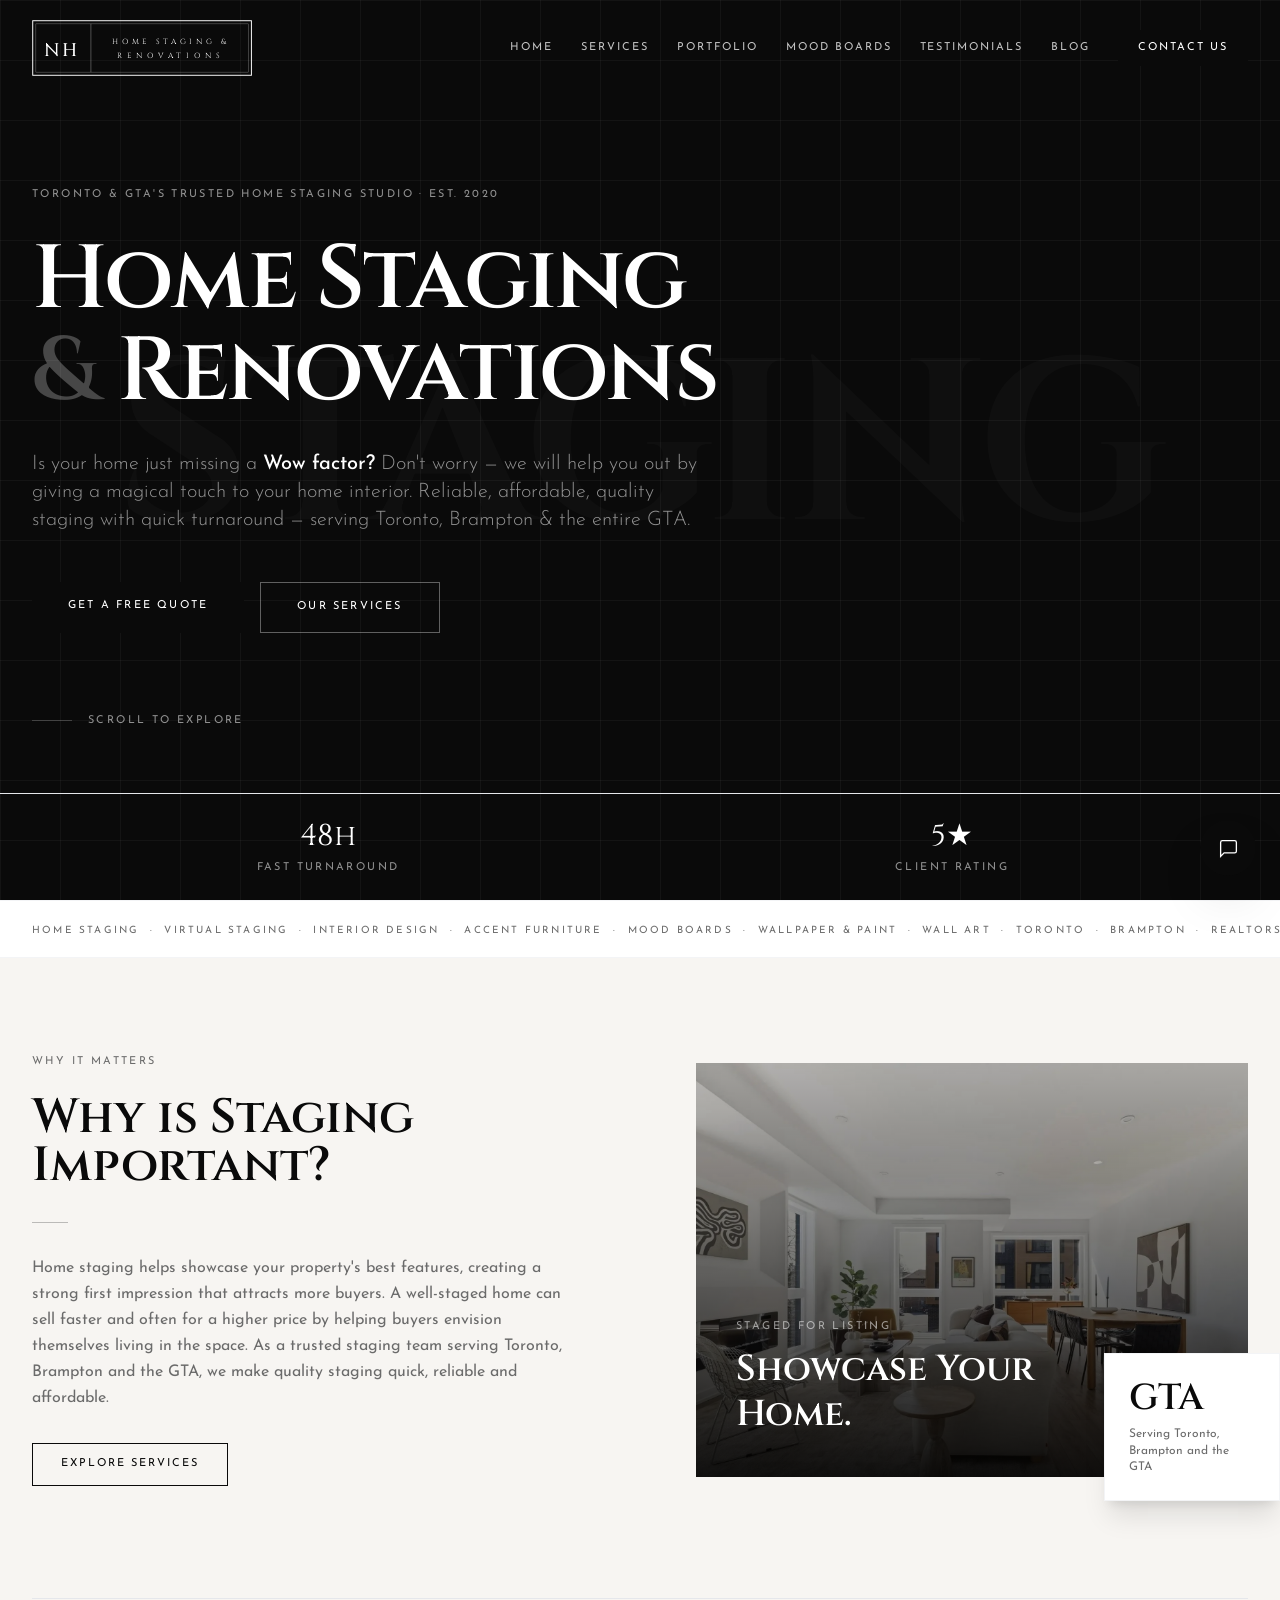
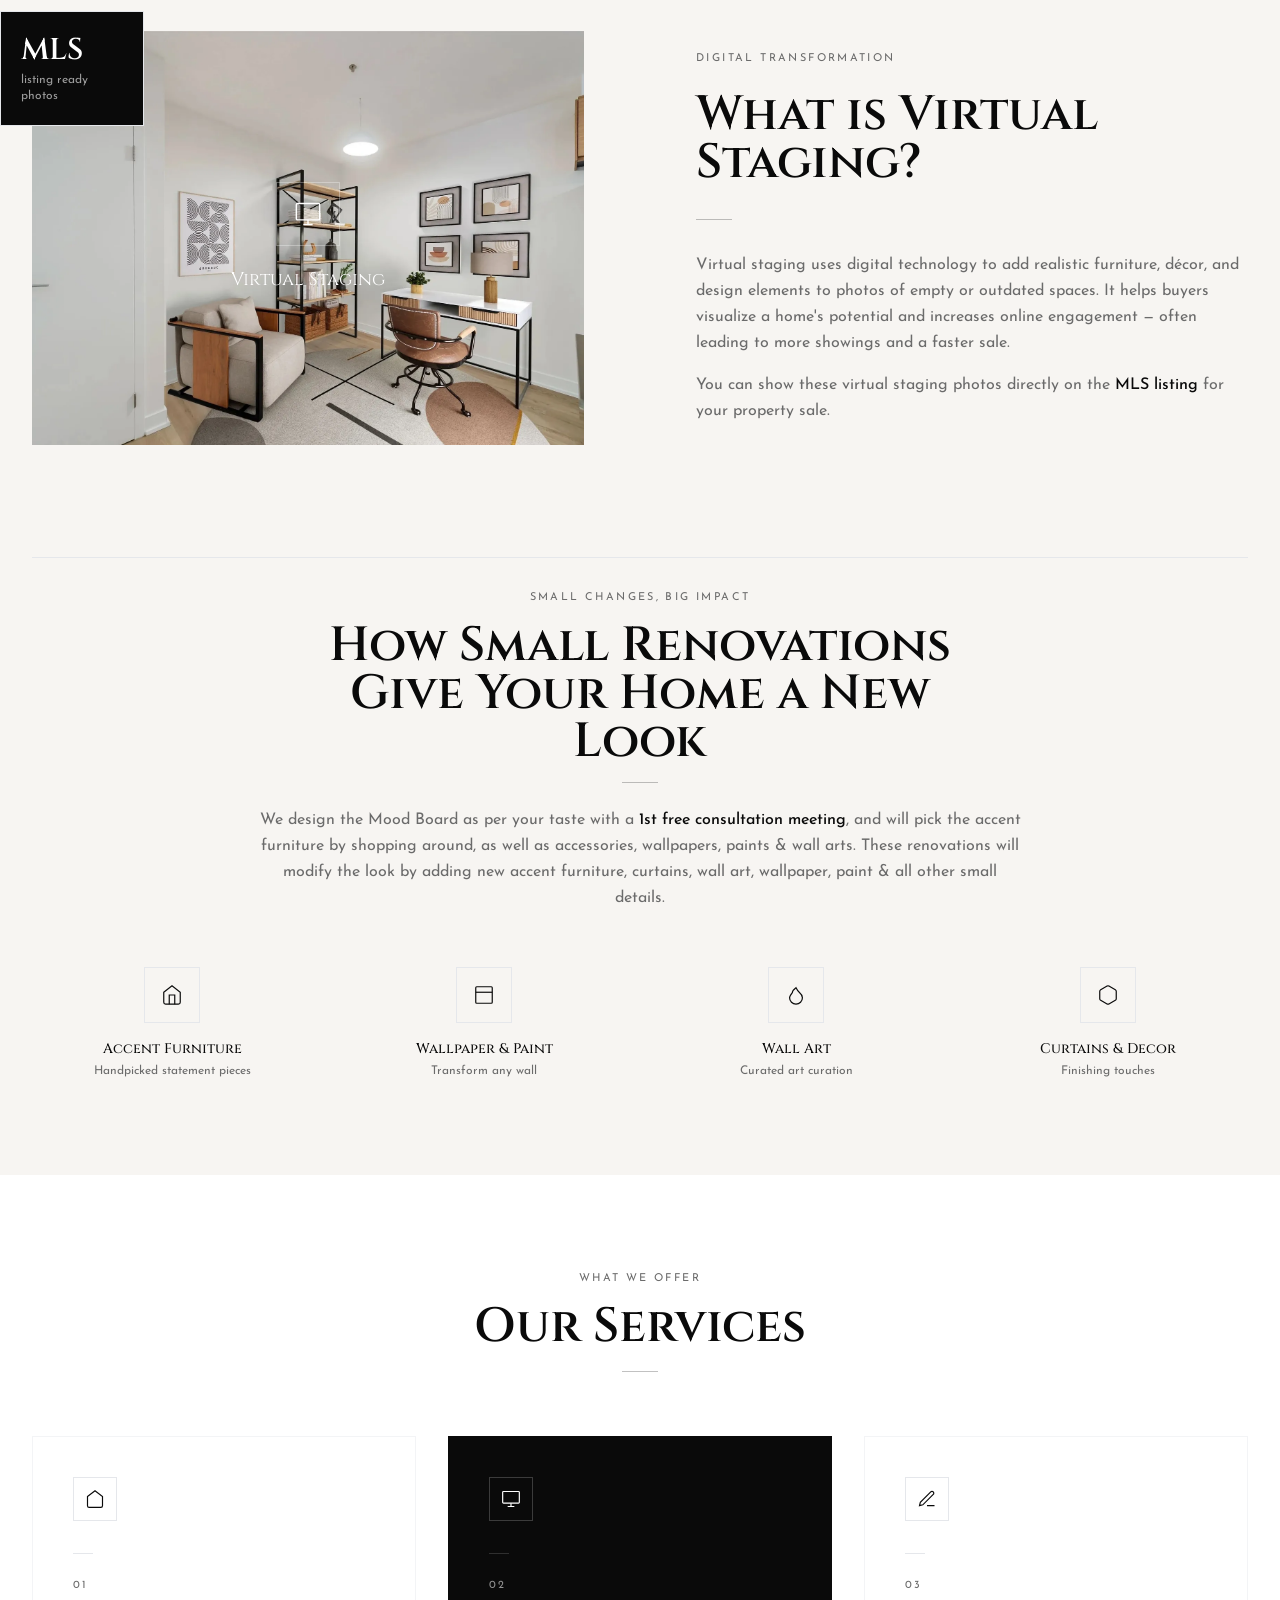
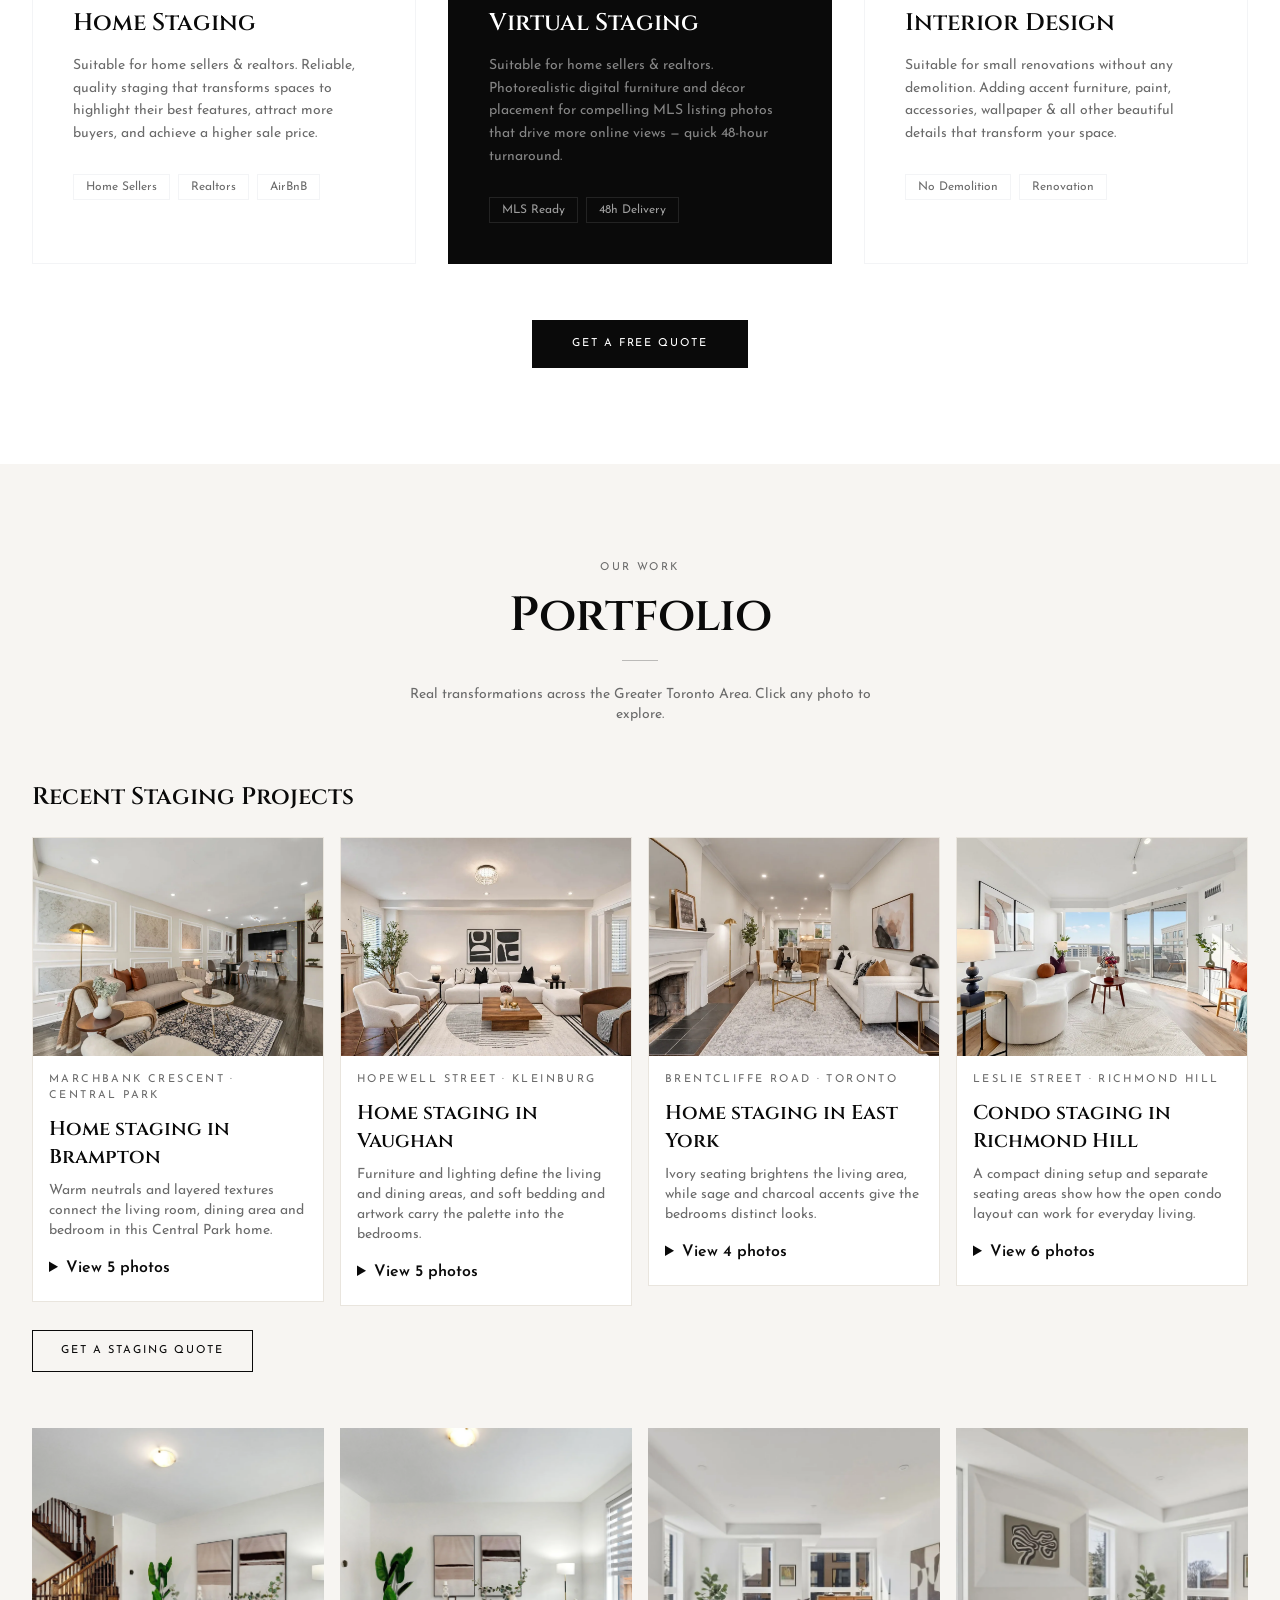
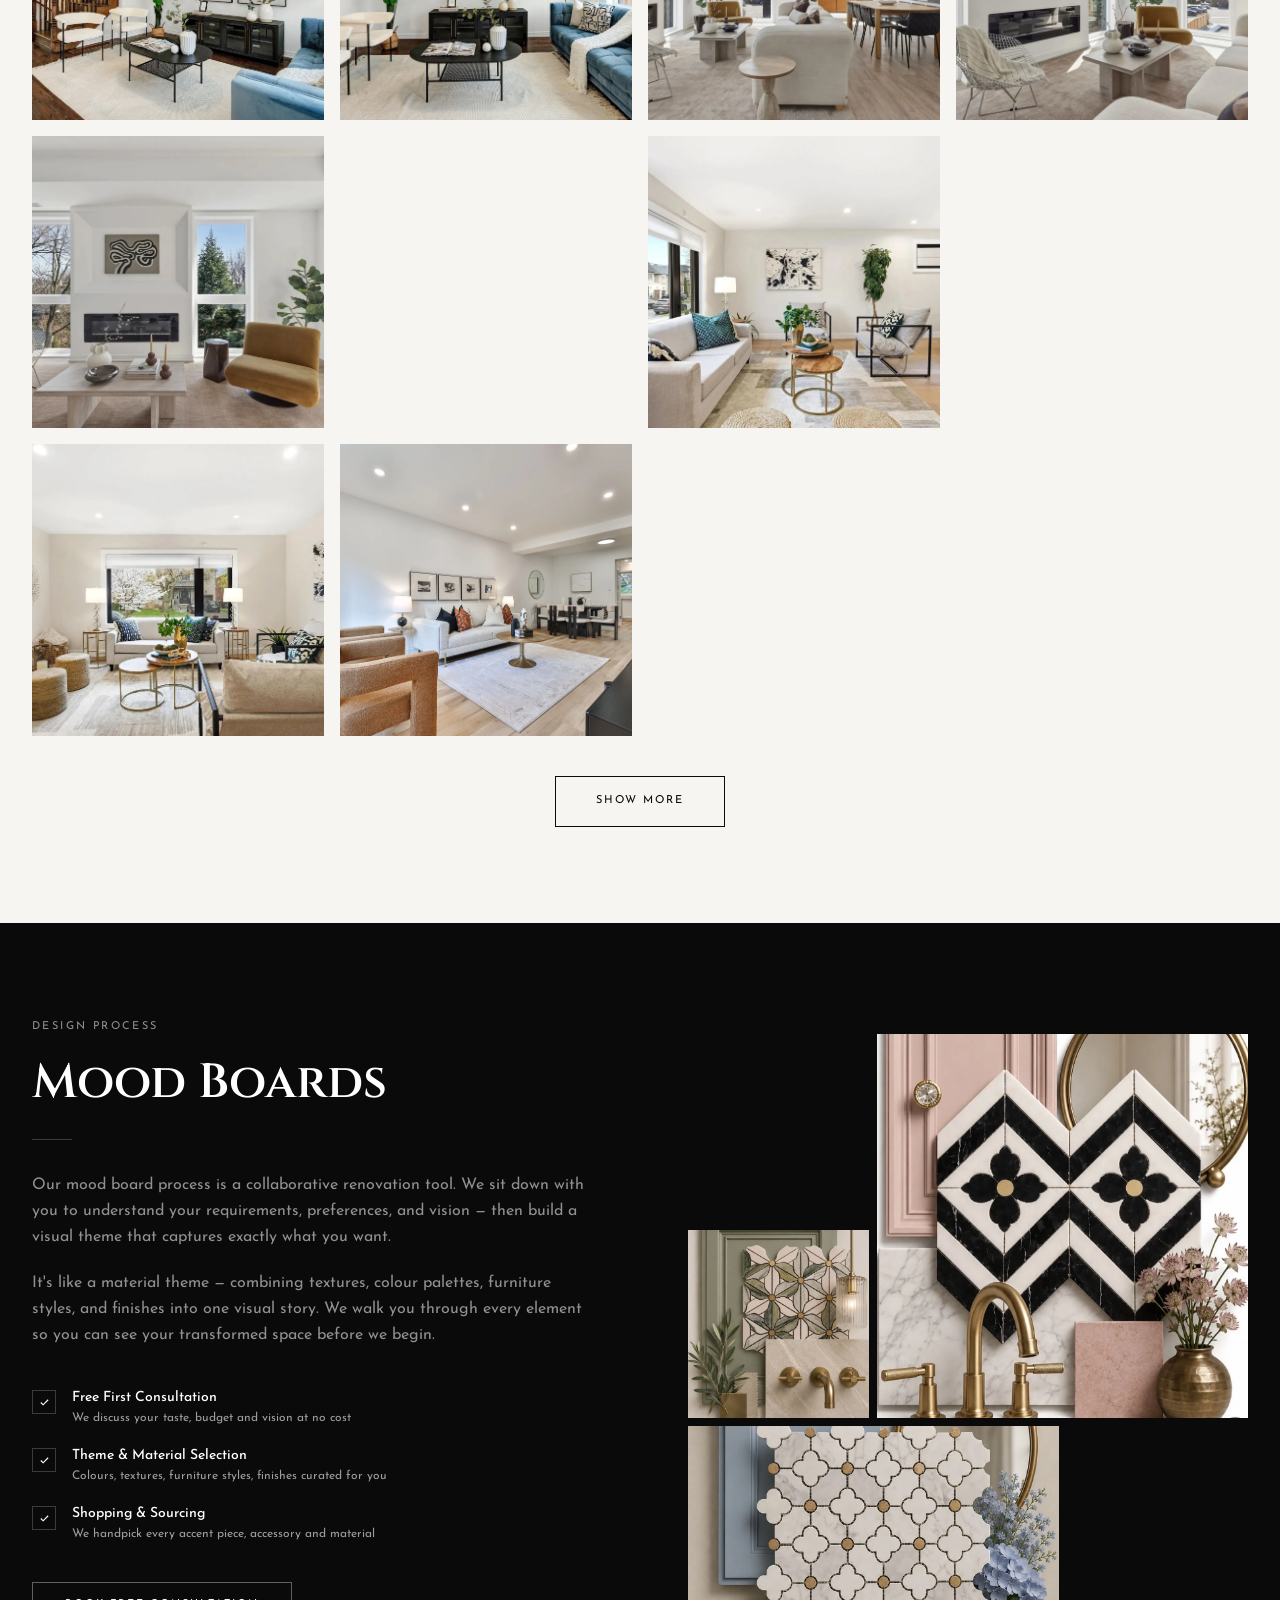
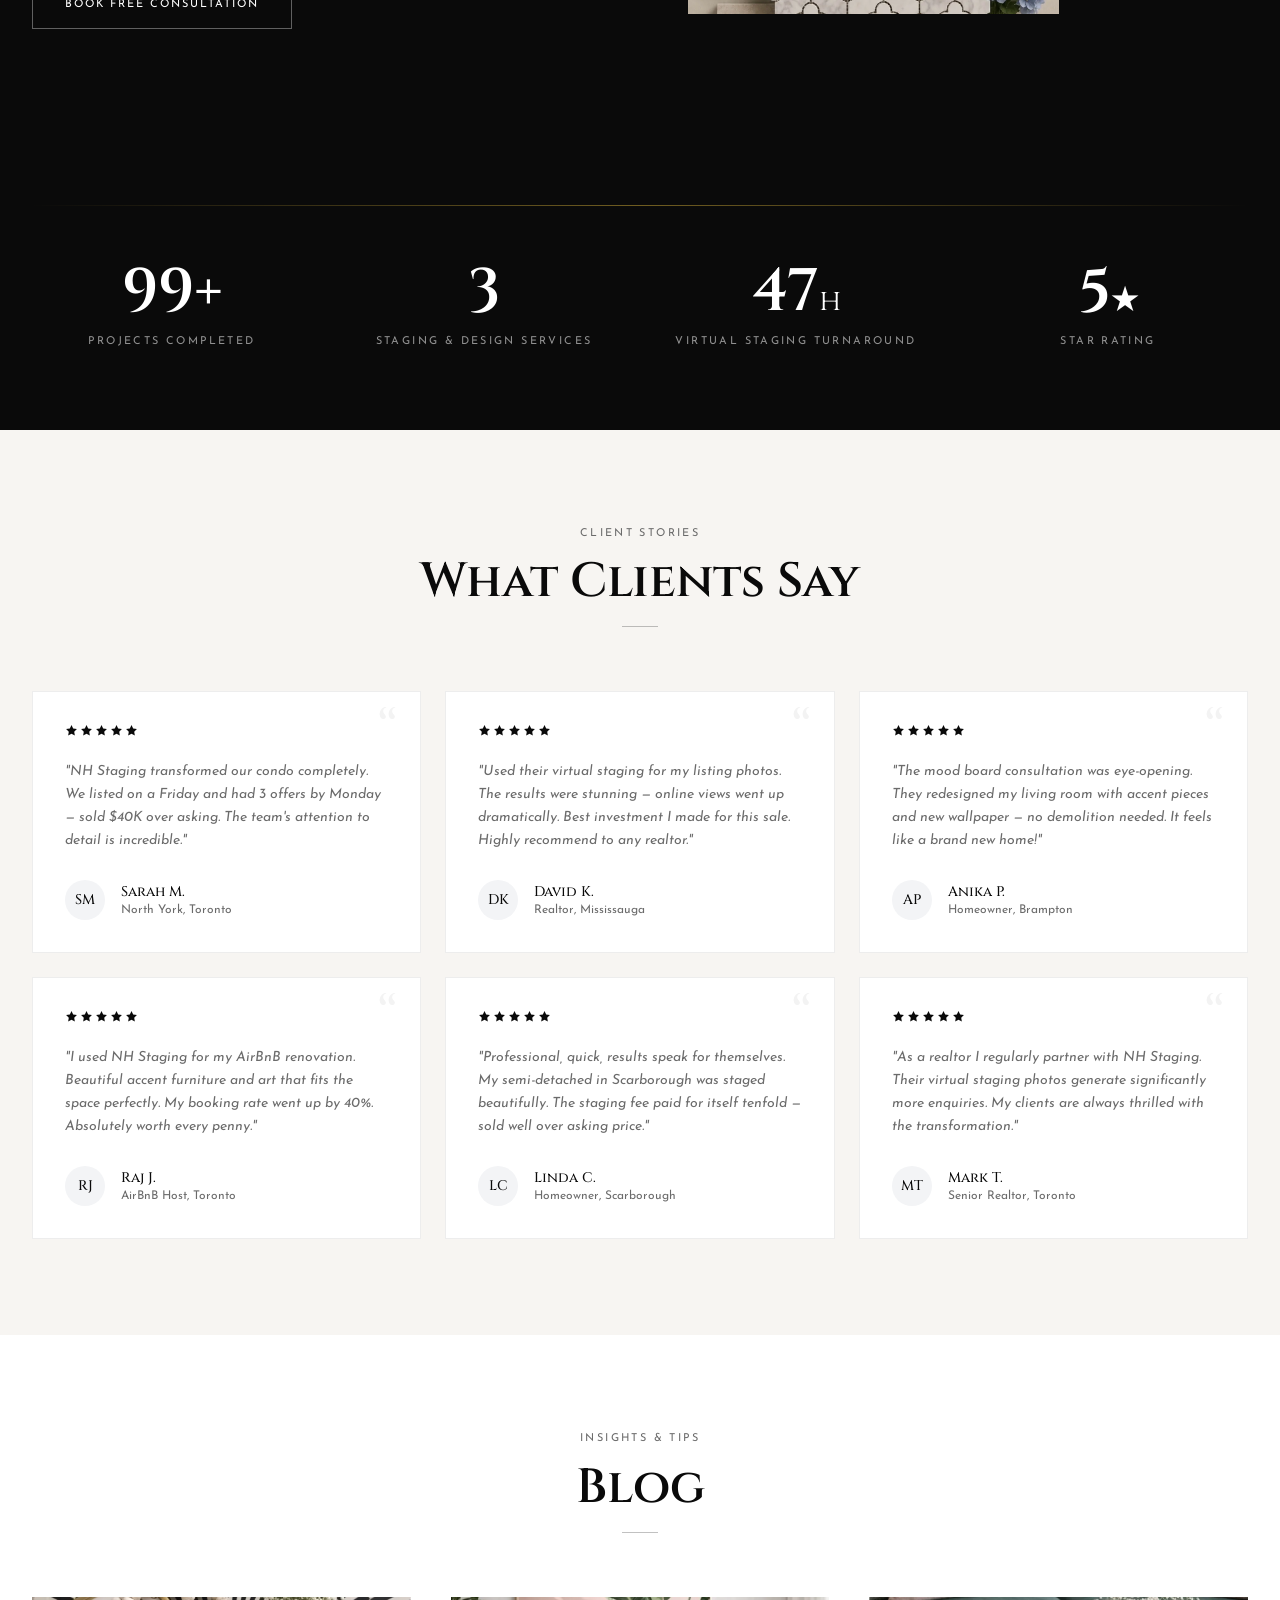
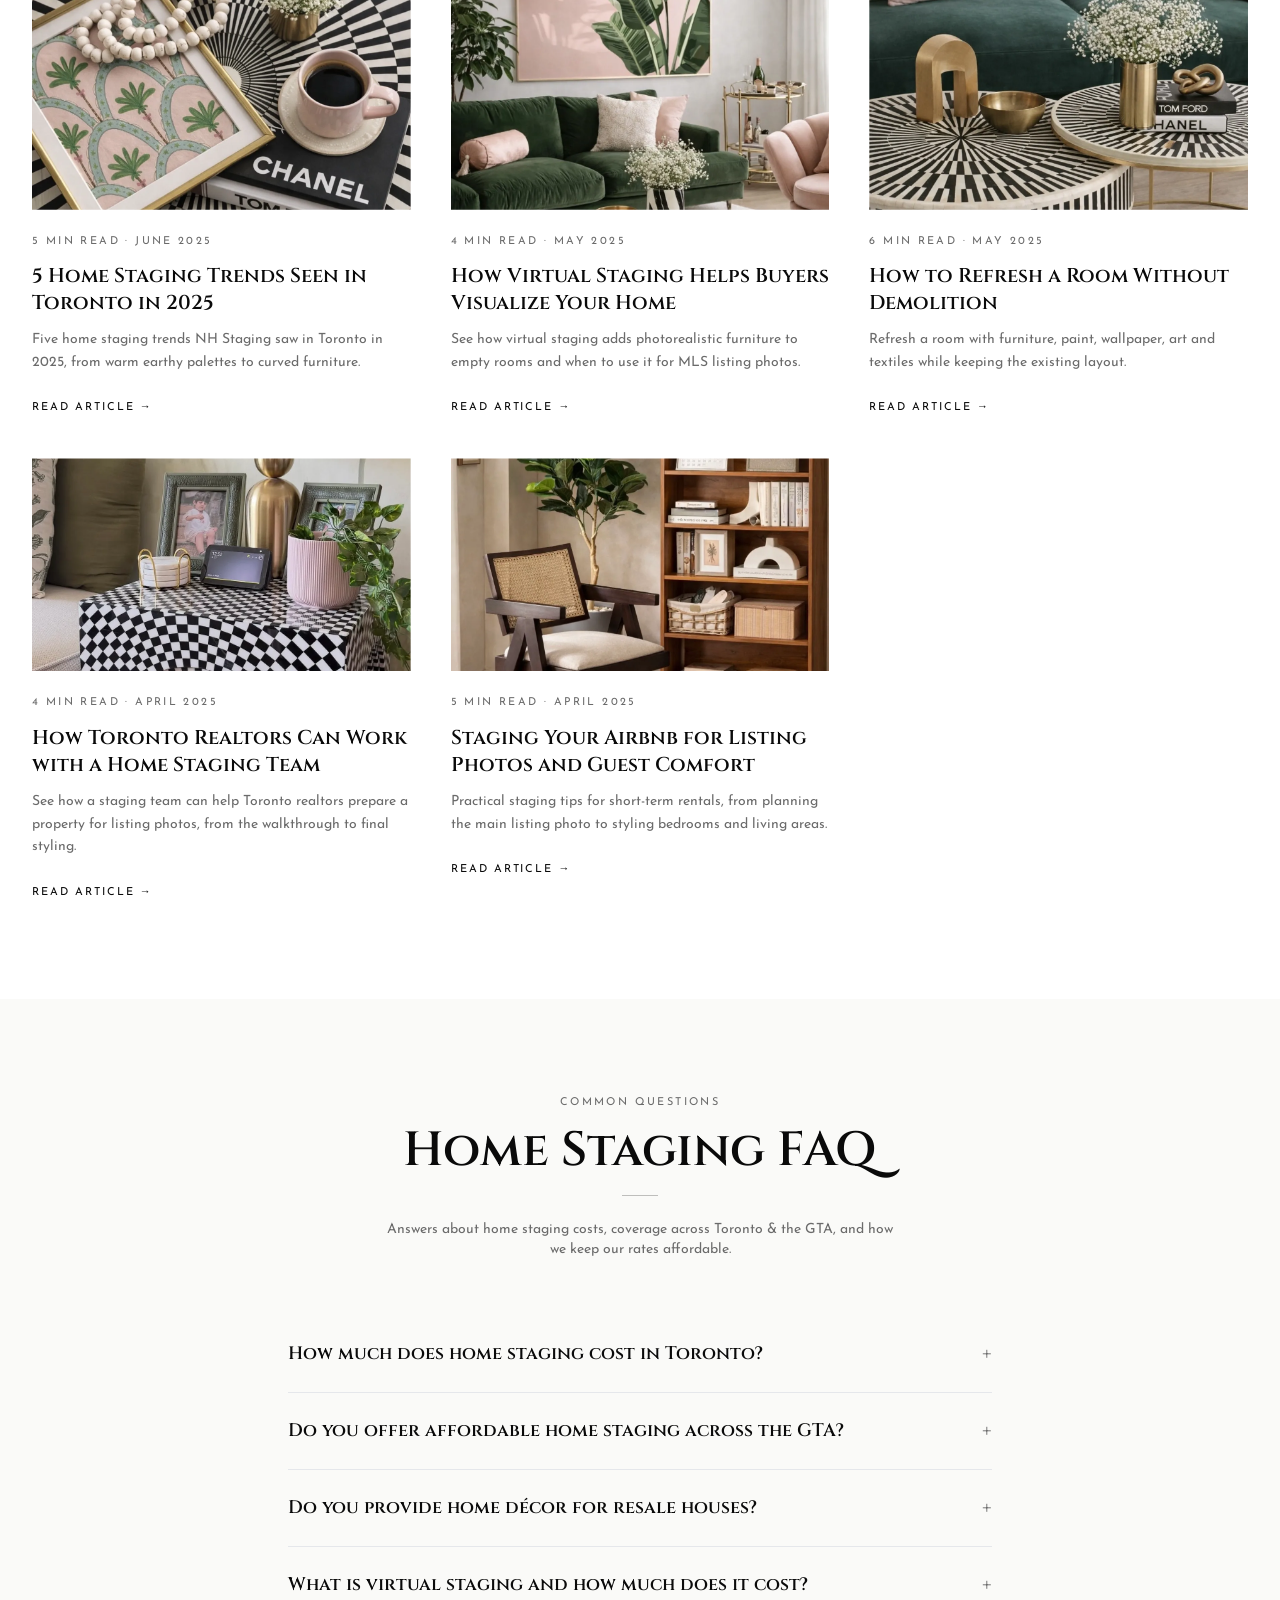
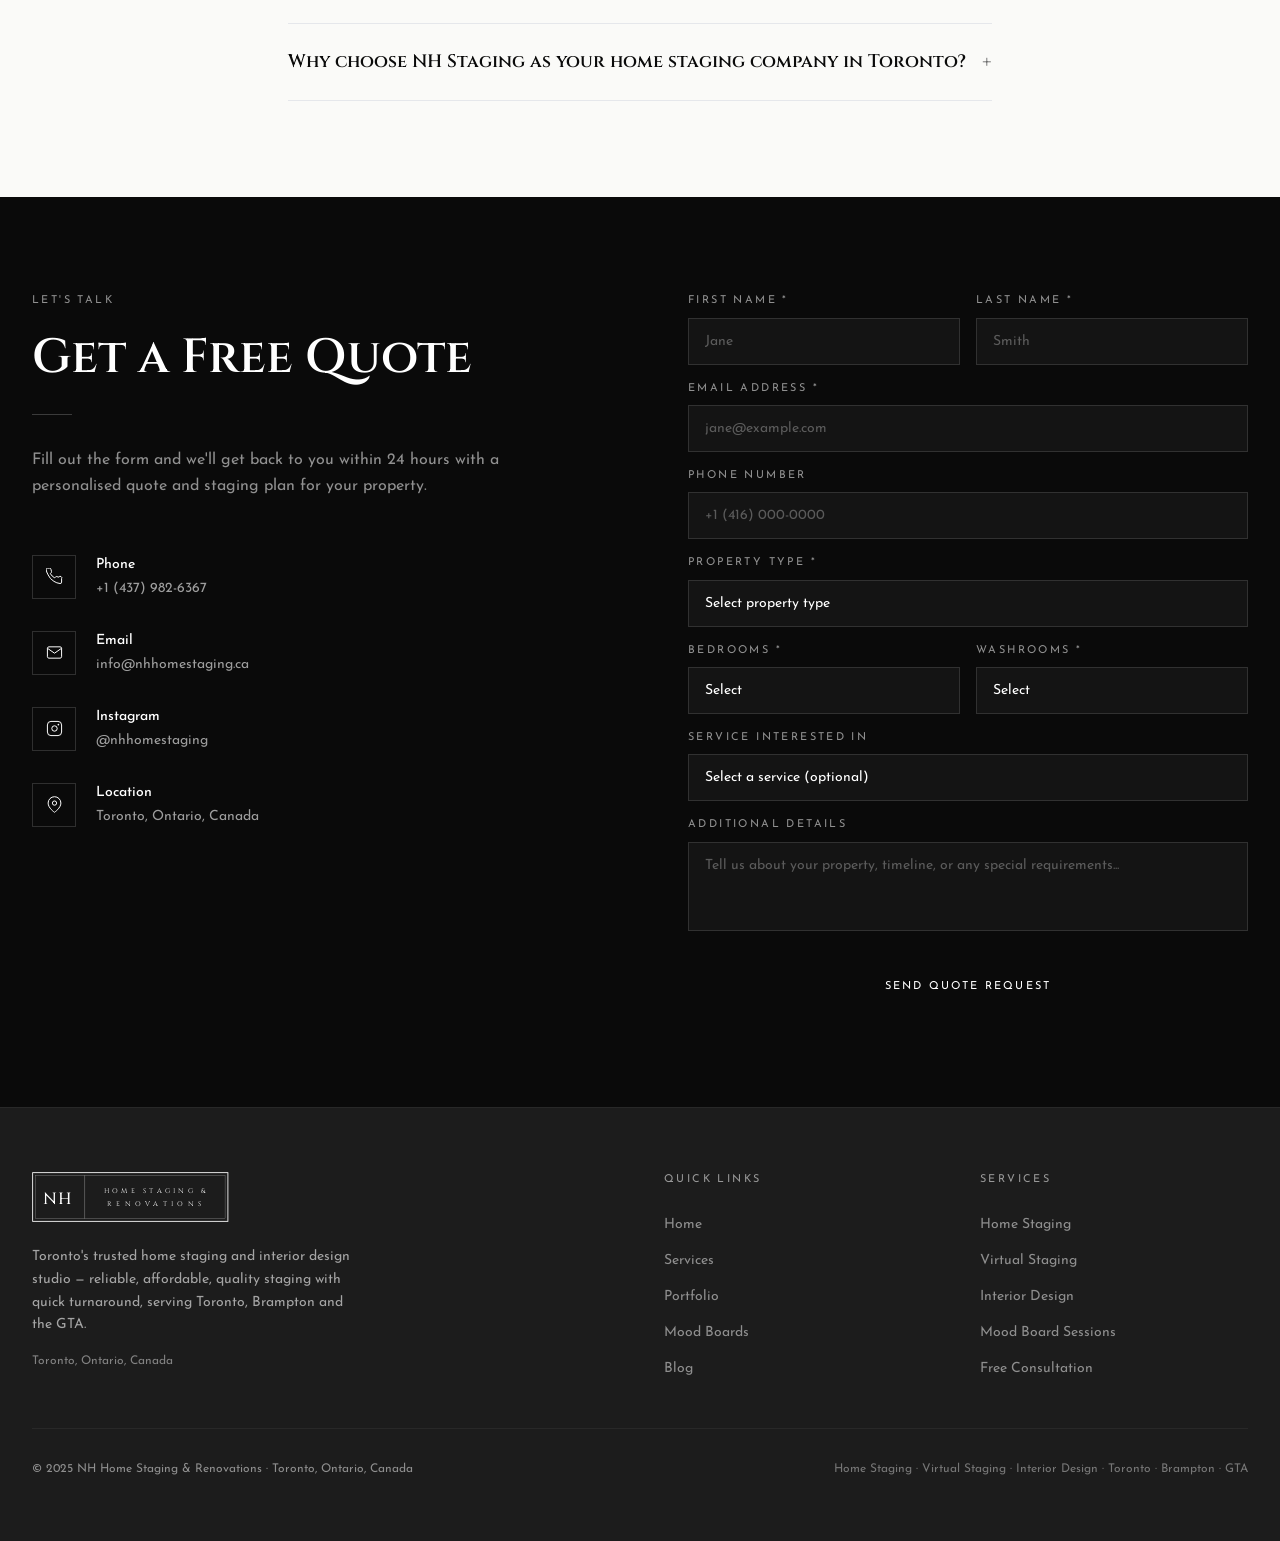
==== commit f6405a32: "Showcase four GTA home staging projects" ====
--- a/index.html
+++ b/index.html
@@ -330,6 +330,37 @@
 
         #portfolio-grid .portfolio-item img { display: block; width: 100%; height: 100%; object-fit: cover; }
 
+        .staging-projects { margin-bottom: 3.5rem; scroll-margin-top: 7rem; }
+        .staging-project-grid {
+            display: grid;
+            grid-template-columns: repeat(4, minmax(0, 1fr));
+            align-items: start;
+            gap: 1rem;
+            margin-bottom: 1.5rem;
+        }
+        .staging-project { background: #fff; border: 1px solid #e9e5de; }
+        .staging-project-cover { width: 100%; aspect-ratio: 4 / 3; object-fit: cover; }
+        .staging-project-copy { display: grid; gap: .65rem; padding: 1rem; }
+        .staging-project-photos summary {
+            cursor: pointer;
+            font-weight: 600;
+            padding: .3rem 0;
+        }
+        .staging-project-thumbnails {
+            display: grid;
+            grid-template-columns: repeat(3, minmax(0, 1fr));
+            gap: .4rem;
+            padding-top: .5rem;
+        }
+        .staging-project-thumbnails img { width: 100%; aspect-ratio: 1; object-fit: cover; }
+        .staging-project-photos :focus-visible { outline: 2px solid #0a0a0a; outline-offset: 3px; }
+        @media (max-width: 1023px) {
+            .staging-project-grid { grid-template-columns: repeat(2, minmax(0, 1fr)); }
+        }
+        @media (max-width: 559px) {
+            .staging-project-grid { grid-template-columns: minmax(0, 1fr); }
+        }
+
         /* ── Moodboard tiles ── */
         .mood-tile { overflow: hidden; cursor: pointer; position: relative; }
         .mood-tile img { display: block; width: 100%; height: 100%; object-fit: cover; transition: opacity 0.55s ease; }
@@ -723,6 +754,88 @@
             <div class="flex justify-center mt-5 mb-6"><div class="divider text-ink"></div></div>
             <p class="text-stone text-sm max-w-lg mx-auto">Real transformations across the Greater Toronto Area. Click any photo to explore.</p>
         </div>
+
+        <section id="recent-staging-projects" class="staging-projects" aria-labelledby="staging-projects-title">
+            <h3 id="staging-projects-title" class="font-heading text-2xl font-semibold mb-6">Recent Staging Projects</h3>
+            <div class="staging-project-grid">
+                <article class="staging-project" id="brampton-marchbank-crescent">
+                    <img class="staging-project-cover" src="images/portfolio/projects/brampton-marchbank-crescent/living-room.webp" alt="Staged living room with layered textiles and decorative wall panels in Brampton" width="1267" height="792" loading="lazy" decoding="async">
+                    <div class="staging-project-copy">
+                        <p class="label">Marchbank Crescent · Central Park</p>
+                        <h4 class="font-heading text-xl font-semibold">Home staging in Brampton</h4>
+                        <p class="text-stone text-sm">Warm neutrals and layered textures connect the living room, dining area and bedroom in this Central Park home.</p>
+                        <details class="staging-project-photos">
+                            <summary>View 5 photos</summary>
+                            <div class="staging-project-thumbnails">
+                                <a href="images/portfolio/projects/brampton-marchbank-crescent/living-room.webp"><img src="images/portfolio/projects/brampton-marchbank-crescent/living-room.webp" alt="Staged living room with layered textiles and decorative wall panels in Brampton" width="1267" height="792" loading="lazy" decoding="async"></a>
+                                <a href="images/portfolio/projects/brampton-marchbank-crescent/dining-room.webp"><img src="images/portfolio/projects/brampton-marchbank-crescent/dining-room.webp" alt="Table setting and framed wall panels in the Brampton dining area" width="1270" height="791" loading="lazy" decoding="async"></a>
+                                <a href="images/portfolio/projects/brampton-marchbank-crescent/bedroom.webp"><img src="images/portfolio/projects/brampton-marchbank-crescent/bedroom.webp" alt="Staged bedroom with layered bedding and artwork in the Brampton home" width="1272" height="792" loading="lazy" decoding="async"></a>
+                                <a href="images/portfolio/projects/brampton-marchbank-crescent/living-and-dining.webp"><img src="images/portfolio/projects/brampton-marchbank-crescent/living-and-dining.webp" alt="Wide view of the staged living and dining areas in the Brampton home" width="1269" height="776" loading="lazy" decoding="async"></a>
+                                <a href="images/portfolio/projects/brampton-marchbank-crescent/living-room-detail.webp"><img src="images/portfolio/projects/brampton-marchbank-crescent/living-room-detail.webp" alt="Staged sofa, round coffee table and patterned rug in the Brampton living room" width="1086" height="1448" loading="lazy" decoding="async"></a>
+                            </div>
+                        </details>
+                    </div>
+                </article>
+
+                <article class="staging-project" id="vaughan-hopewell-street">
+                    <img class="staging-project-cover" src="images/portfolio/projects/vaughan-hopewell-street/living-room.webp" alt="Staged seating around the fireplace in the Kleinburg living room" width="1275" height="784" loading="lazy" decoding="async">
+                    <div class="staging-project-copy">
+                        <p class="label">Hopewell Street · Kleinburg</p>
+                        <h4 class="font-heading text-xl font-semibold">Home staging in Vaughan</h4>
+                        <p class="text-stone text-sm">Furniture and lighting define the living and dining areas, and soft bedding and artwork carry the palette into the bedrooms.</p>
+                        <details class="staging-project-photos">
+                            <summary>View 5 photos</summary>
+                            <div class="staging-project-thumbnails">
+                                <a href="images/portfolio/projects/vaughan-hopewell-street/living-room.webp"><img src="images/portfolio/projects/vaughan-hopewell-street/living-room.webp" alt="Staged seating around the fireplace in the Kleinburg living room" width="1275" height="784" loading="lazy" decoding="async"></a>
+                                <a href="images/portfolio/projects/vaughan-hopewell-street/kitchen-and-dining.webp"><img src="images/portfolio/projects/vaughan-hopewell-street/kitchen-and-dining.webp" alt="Staged kitchen island and dining nook in the Kleinburg home" width="1276" height="785" loading="lazy" decoding="async"></a>
+                                <a href="images/portfolio/projects/vaughan-hopewell-street/dining-room.webp"><img src="images/portfolio/projects/vaughan-hopewell-street/dining-room.webp" alt="Set dining table and greenery beside the windows in the Kleinburg home" width="1278" height="784" loading="lazy" decoding="async"></a>
+                                <a href="images/portfolio/projects/vaughan-hopewell-street/bedroom-with-sitting-area.webp"><img src="images/portfolio/projects/vaughan-hopewell-street/bedroom-with-sitting-area.webp" alt="Staged bedroom with a sitting area and patterned rug in Kleinburg" width="1276" height="785" loading="lazy" decoding="async"></a>
+                                <a href="images/portfolio/projects/vaughan-hopewell-street/bedroom.webp"><img src="images/portfolio/projects/vaughan-hopewell-street/bedroom.webp" alt="Staged bedroom with a floor lamp and round mirror in Kleinburg" width="1277" height="780" loading="lazy" decoding="async"></a>
+                            </div>
+                        </details>
+                    </div>
+                </article>
+
+                <article class="staging-project" id="east-york-brentcliffe-road">
+                    <img class="staging-project-cover" src="images/portfolio/projects/east-york-brentcliffe-road/living-room.webp" alt="Staged East York living room with ivory seating and a pale rug" width="1086" height="1448" loading="lazy" decoding="async">
+                    <div class="staging-project-copy">
+                        <p class="label">Brentcliffe Road · Toronto</p>
+                        <h4 class="font-heading text-xl font-semibold">Home staging in East York</h4>
+                        <p class="text-stone text-sm">Ivory seating brightens the living area, while sage and charcoal accents give the bedrooms distinct looks.</p>
+                        <details class="staging-project-photos">
+                            <summary>View 4 photos</summary>
+                            <div class="staging-project-thumbnails">
+                                <a href="images/portfolio/projects/east-york-brentcliffe-road/living-room.webp"><img src="images/portfolio/projects/east-york-brentcliffe-road/living-room.webp" alt="Staged East York living room with ivory seating and a pale rug" width="1086" height="1448" loading="lazy" decoding="async"></a>
+                                <a href="images/portfolio/projects/east-york-brentcliffe-road/sage-bedroom.webp"><img src="images/portfolio/projects/east-york-brentcliffe-road/sage-bedroom.webp" alt="Staged bedroom with a sage wall and layered bedding in East York" width="1085" height="1446" loading="lazy" decoding="async"></a>
+                                <a href="images/portfolio/projects/east-york-brentcliffe-road/charcoal-bedroom.webp"><img src="images/portfolio/projects/east-york-brentcliffe-road/charcoal-bedroom.webp" alt="Staged bedroom with a charcoal feature wall and round mirror in East York" width="1086" height="1448" loading="lazy" decoding="async"></a>
+                                <a href="images/portfolio/projects/east-york-brentcliffe-road/green-bedroom.webp"><img src="images/portfolio/projects/east-york-brentcliffe-road/green-bedroom.webp" alt="Staged East York bedroom with a muted green wall and textured bedding" width="720" height="960" loading="lazy" decoding="async"></a>
+                            </div>
+                        </details>
+                    </div>
+                </article>
+
+                <article class="staging-project" id="richmond-hill-leslie-street">
+                    <img class="staging-project-cover" src="images/portfolio/projects/richmond-hill-leslie-street/living-room.webp" alt="Staged Richmond Hill condo living area with ivory seating and colourful accents" width="1500" height="841" loading="lazy" decoding="async">
+                    <div class="staging-project-copy">
+                        <p class="label">Leslie Street · Richmond Hill</p>
+                        <h4 class="font-heading text-xl font-semibold">Condo staging in Richmond Hill</h4>
+                        <p class="text-stone text-sm">A compact dining setup and separate seating areas show how the open condo layout can work for everyday living.</p>
+                        <details class="staging-project-photos">
+                            <summary>View 6 photos</summary>
+                            <div class="staging-project-thumbnails">
+                                <a href="images/portfolio/projects/richmond-hill-leslie-street/living-room.webp"><img src="images/portfolio/projects/richmond-hill-leslie-street/living-room.webp" alt="Staged Richmond Hill condo living area with ivory seating and colourful accents" width="1500" height="841" loading="lazy" decoding="async"></a>
+                                <a href="images/portfolio/projects/richmond-hill-leslie-street/dining-area.webp"><img src="images/portfolio/projects/richmond-hill-leslie-street/dining-area.webp" alt="Staged dining table and upholstered chairs beside the condo kitchen" width="1500" height="842" loading="lazy" decoding="async"></a>
+                                <a href="images/portfolio/projects/richmond-hill-leslie-street/window-seating.webp"><img src="images/portfolio/projects/richmond-hill-leslie-street/window-seating.webp" alt="Seating and an accent chair next to the Richmond Hill condo windows" width="1500" height="840" loading="lazy" decoding="async"></a>
+                                <a href="images/portfolio/projects/richmond-hill-leslie-street/bedroom-with-window.webp"><img src="images/portfolio/projects/richmond-hill-leslie-street/bedroom-with-window.webp" alt="Staged Richmond Hill bedroom with layered bedding and a wide window" width="1500" height="842" loading="lazy" decoding="async"></a>
+                                <a href="images/portfolio/projects/richmond-hill-leslie-street/bedroom-with-dresser.webp"><img src="images/portfolio/projects/richmond-hill-leslie-street/bedroom-with-dresser.webp" alt="Staged Richmond Hill bedroom with neutral bedding, artwork and a dresser" width="1500" height="843" loading="lazy" decoding="async"></a>
+                                <a href="images/portfolio/projects/richmond-hill-leslie-street/bright-bedroom.webp"><img src="images/portfolio/projects/richmond-hill-leslie-street/bright-bedroom.webp" alt="Bright staged bedroom with a white bed and bedside lamps in Richmond Hill" width="1500" height="841" loading="lazy" decoding="async"></a>
+                            </div>
+                        </details>
+                    </div>
+                </article>
+            </div>
+            <a href="#contact" class="btn-outline-dark px-7 py-3 text-[11px] tracking-[.18em] uppercase font-body inline-block cursor-pointer">Get a Staging Quote</a>
+        </section>
 
         <div id="portfolio-grid" class="grid grid-cols-2 md:grid-cols-3 lg:grid-cols-4 gap-3 md:gap-4">
             <!-- Populated by JavaScript -->
@@ -1809,37 +1922,44 @@
 /* ──────────────────────────────────────────
    Portfolio lightbox
 ────────────────────────────────────────── */
-var lbImages = portfolioImages; // active image set — portfolio or moodboards
-
-function openPortfolioLightbox(idx) {
-    lbImages = portfolioImages;
+var lbImages = portfolioImages;
+var lbAltTexts = [];
+var lbTrigger = null;
+
+function openPhotoLightbox(images, idx, altTexts = [], trigger = null) {
+    lbImages = images;
+    lbAltTexts = altTexts;
+    lbTrigger = trigger;
     portfolioLightboxIdx = idx;
     updatePortfolioLightbox();
     document.getElementById('portfolio-lightbox').classList.remove('hidden');
     document.body.style.overflow = 'hidden';
+    if (trigger) document.getElementById('lb-close-btn').focus();
 }
 
+function openPortfolioLightbox(idx) {
+    openPhotoLightbox(portfolioImages, idx);
+}
 
 function openMoodboardLightbox(idx) {
-    lbImages = moodboardImages;
-    portfolioLightboxIdx = idx;
-    updatePortfolioLightbox();
-    document.getElementById('portfolio-lightbox').classList.remove('hidden');
-    document.body.style.overflow = 'hidden';
+    openPhotoLightbox(moodboardImages, idx);
 }
 
 function closePortfolioLightbox() {
     document.getElementById('portfolio-lightbox').classList.add('hidden');
     document.body.style.overflow = '';
+    if (lbTrigger) lbTrigger.focus({ preventScroll: true });
+    lbTrigger = null;
 }
 
 function updatePortfolioLightbox() {
     var img = document.getElementById('lb-img');
+    var src = lbImages[portfolioLightboxIdx];
     img.classList.add('lb-loading');
-    img.src = lbImages[portfolioLightboxIdx];
-    img.alt = portfolioAltText(lbImages[portfolioLightboxIdx]);
+    img.alt = lbAltTexts[portfolioLightboxIdx] || portfolioAltText(src);
     img.onload = function() { img.classList.remove('lb-loading'); };
     img.onerror = function() { img.classList.remove('lb-loading'); };
+    img.src = src;
     document.getElementById('lb-counter').textContent = (portfolioLightboxIdx + 1) + ' / ' + lbImages.length;
 }
 
@@ -2059,6 +2179,20 @@
     /* Portfolio init */
     portfolioInit();
 
+    document.getElementById('recent-staging-projects').addEventListener('click', function(e) {
+        var link = e.target.closest('.staging-project-thumbnails a');
+        if (!link || e.button !== 0 || e.metaKey || e.ctrlKey || e.shiftKey || e.altKey) return;
+
+        var photos = Array.from(link.parentElement.querySelectorAll('a'));
+        e.preventDefault();
+        openPhotoLightbox(
+            photos.map(function(photo) { return photo.getAttribute('href'); }),
+            photos.indexOf(link),
+            photos.map(function(photo) { return photo.querySelector('img').alt; }),
+            link
+        );
+    });
+
     /* Moodboard tiles — tap/click opens the full image in the lightbox.
        This is the primary path on touch devices, where hover-expand doesn't exist. */
     document.querySelectorAll('.mood-tile').forEach(function(tile) {
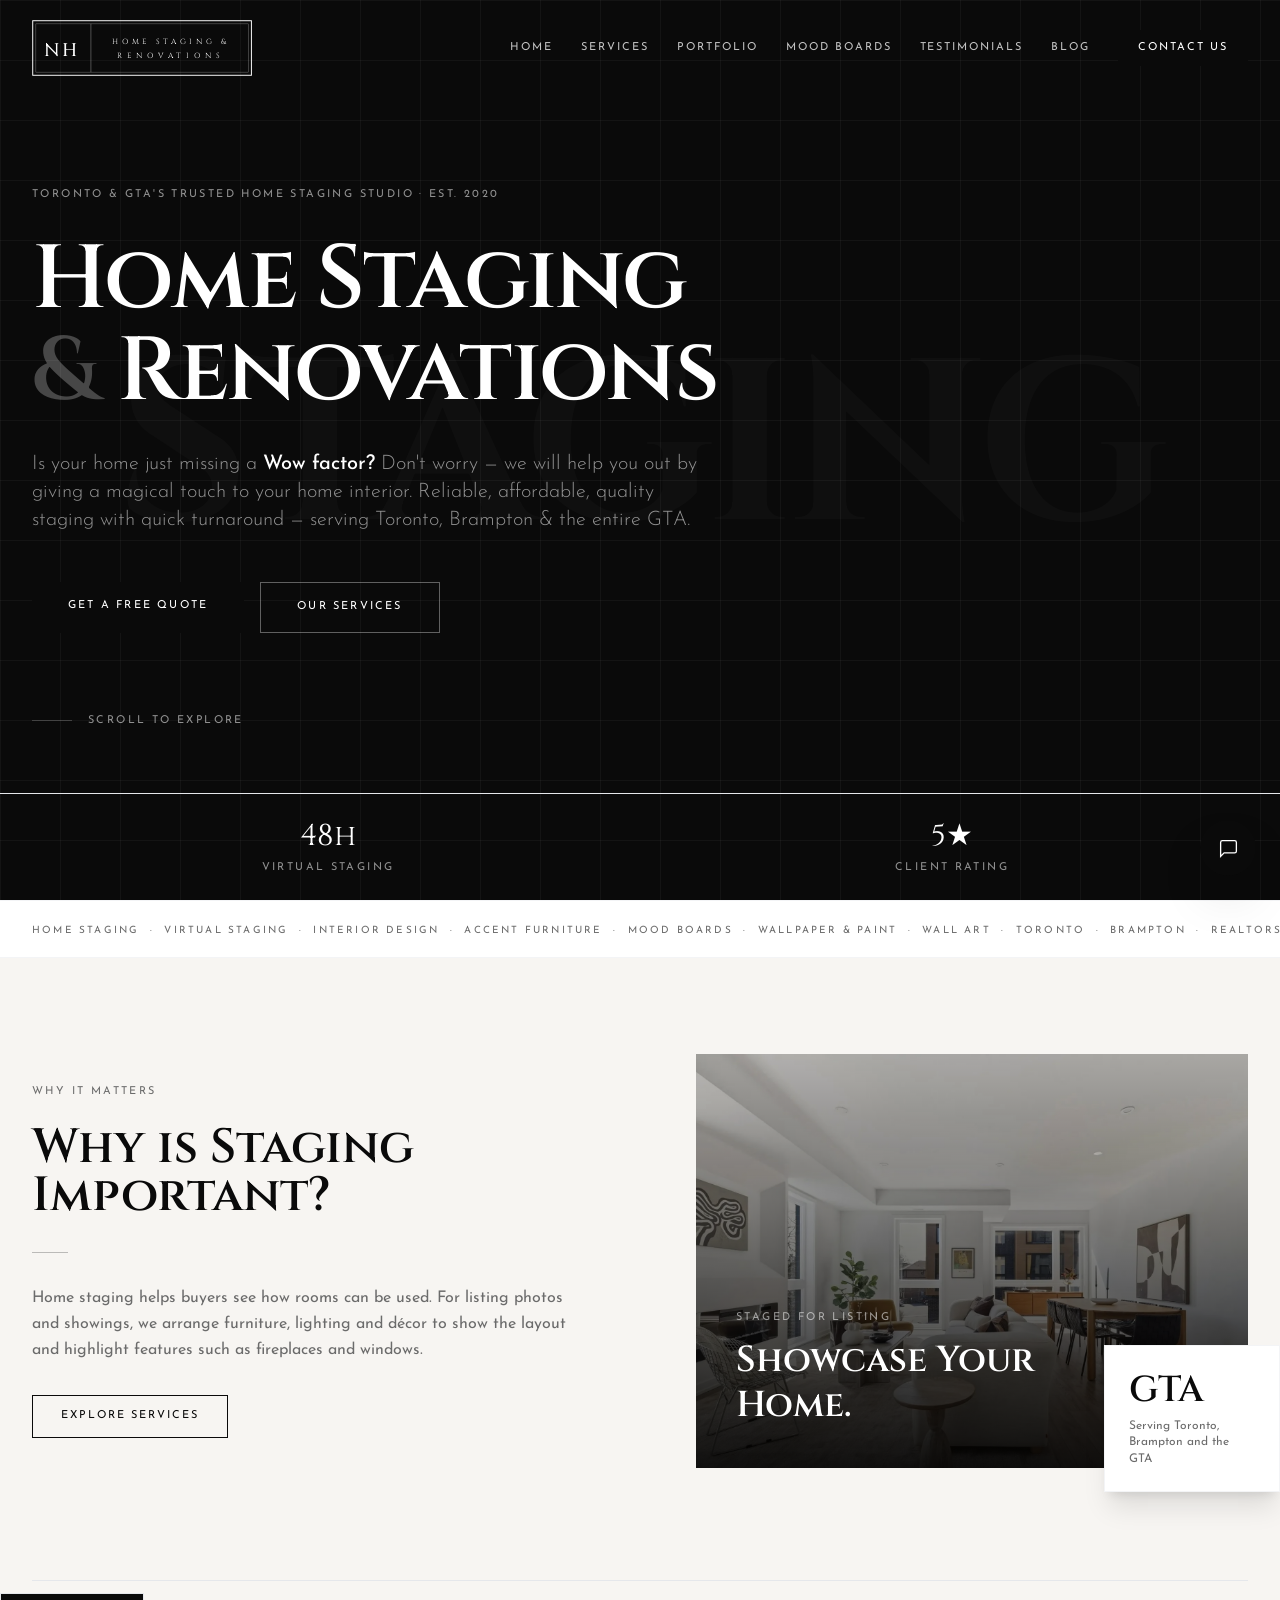
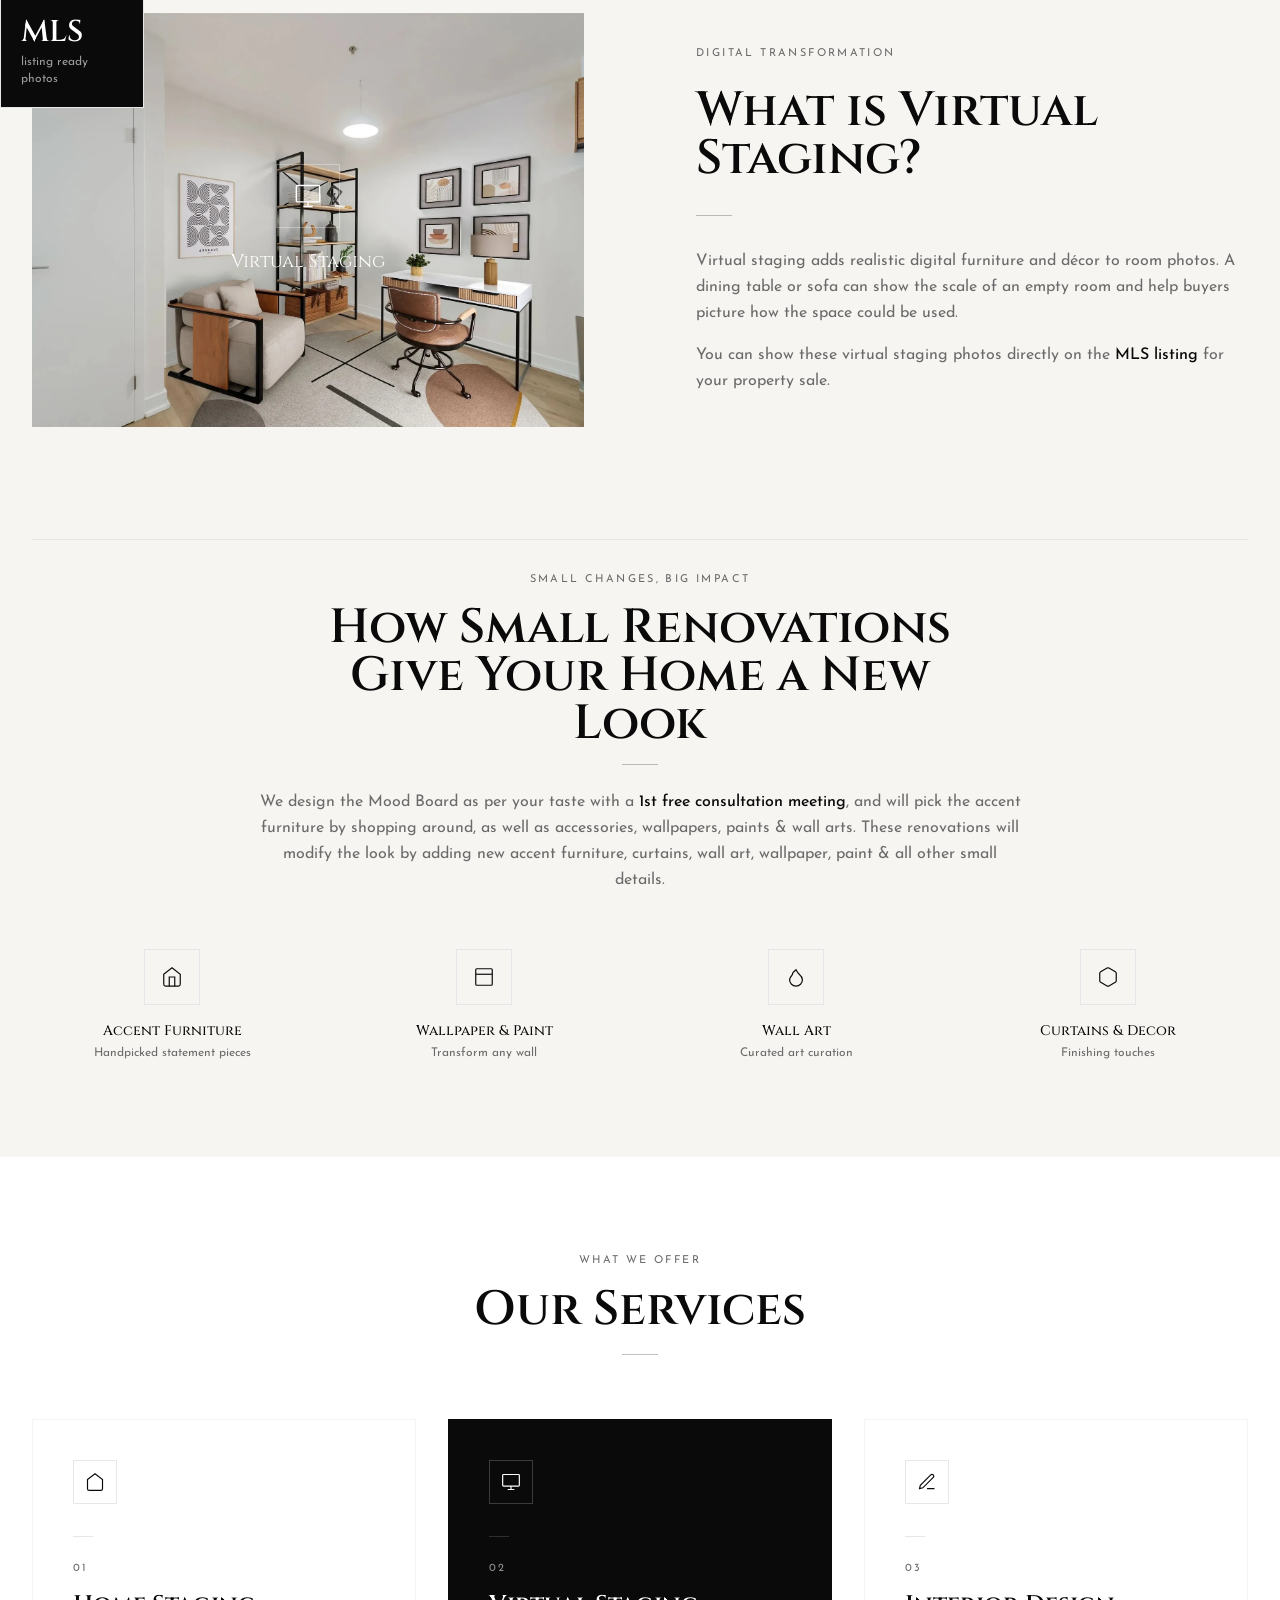
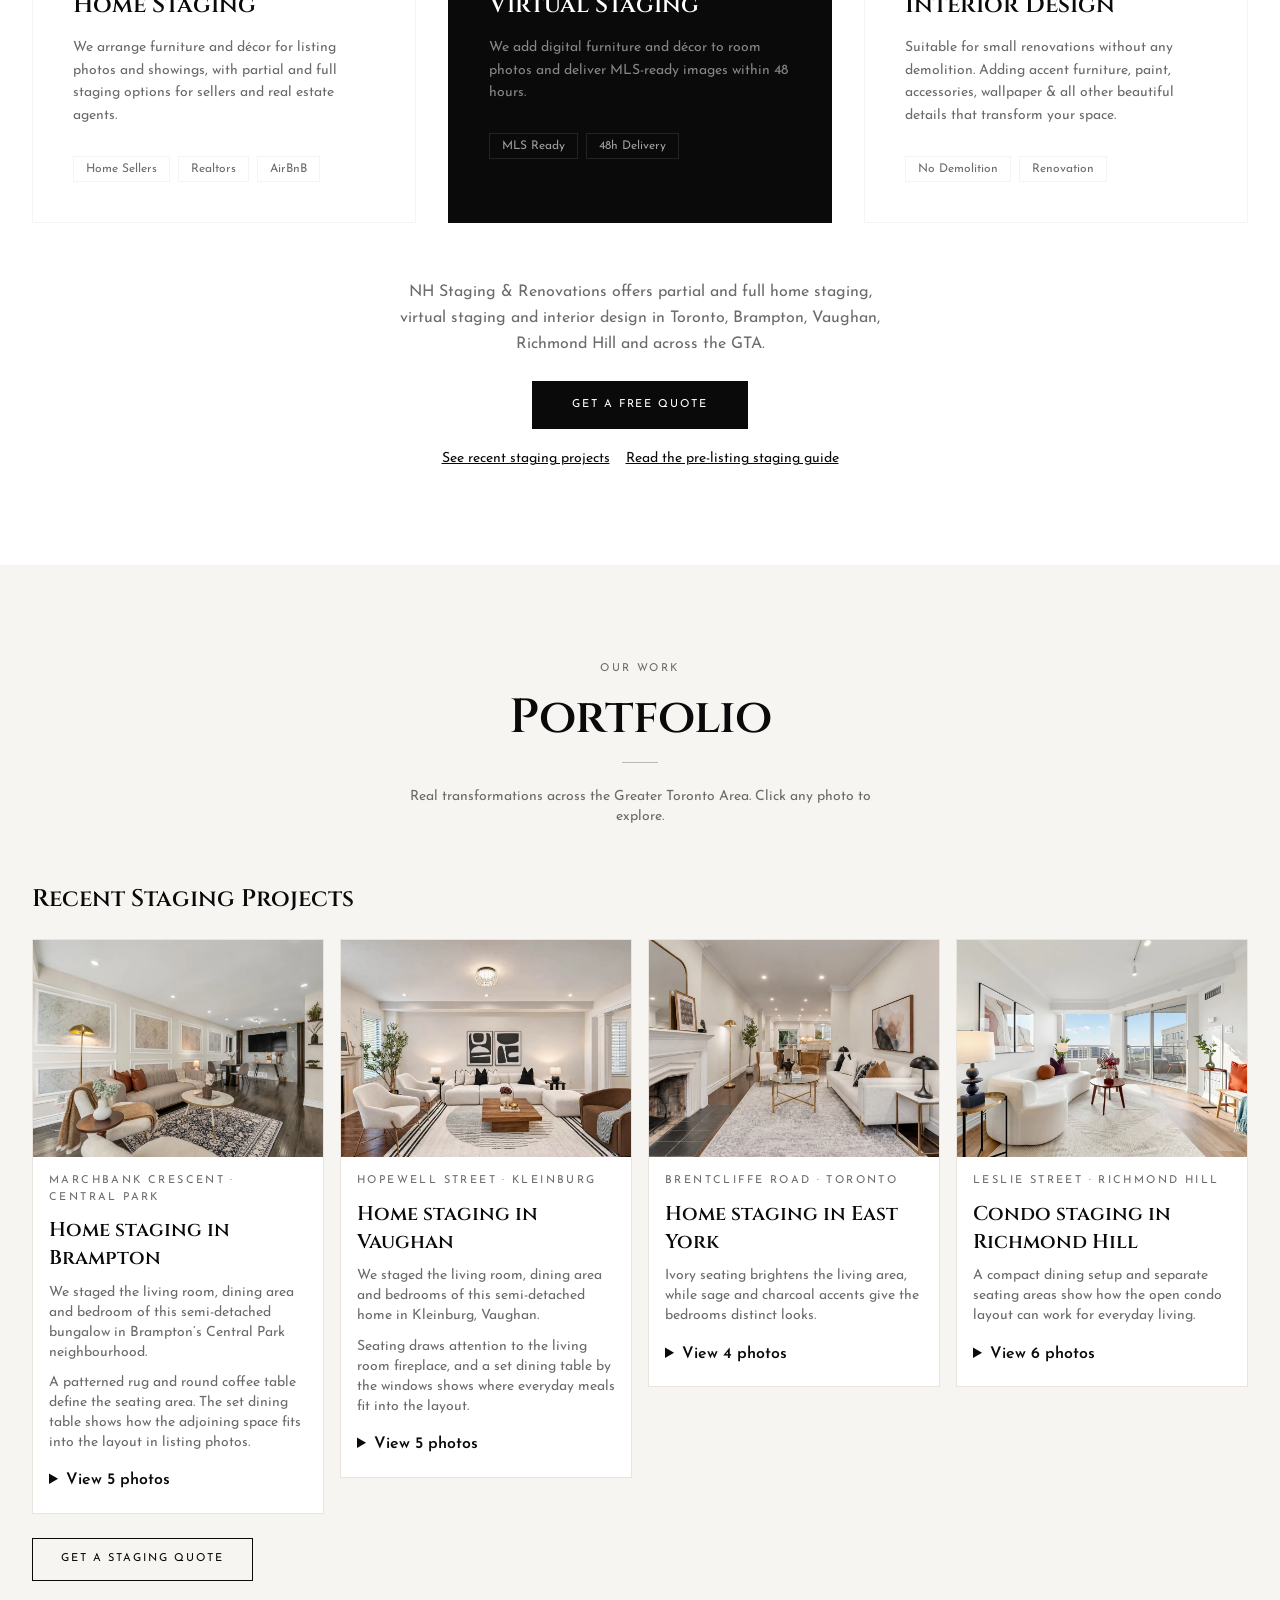
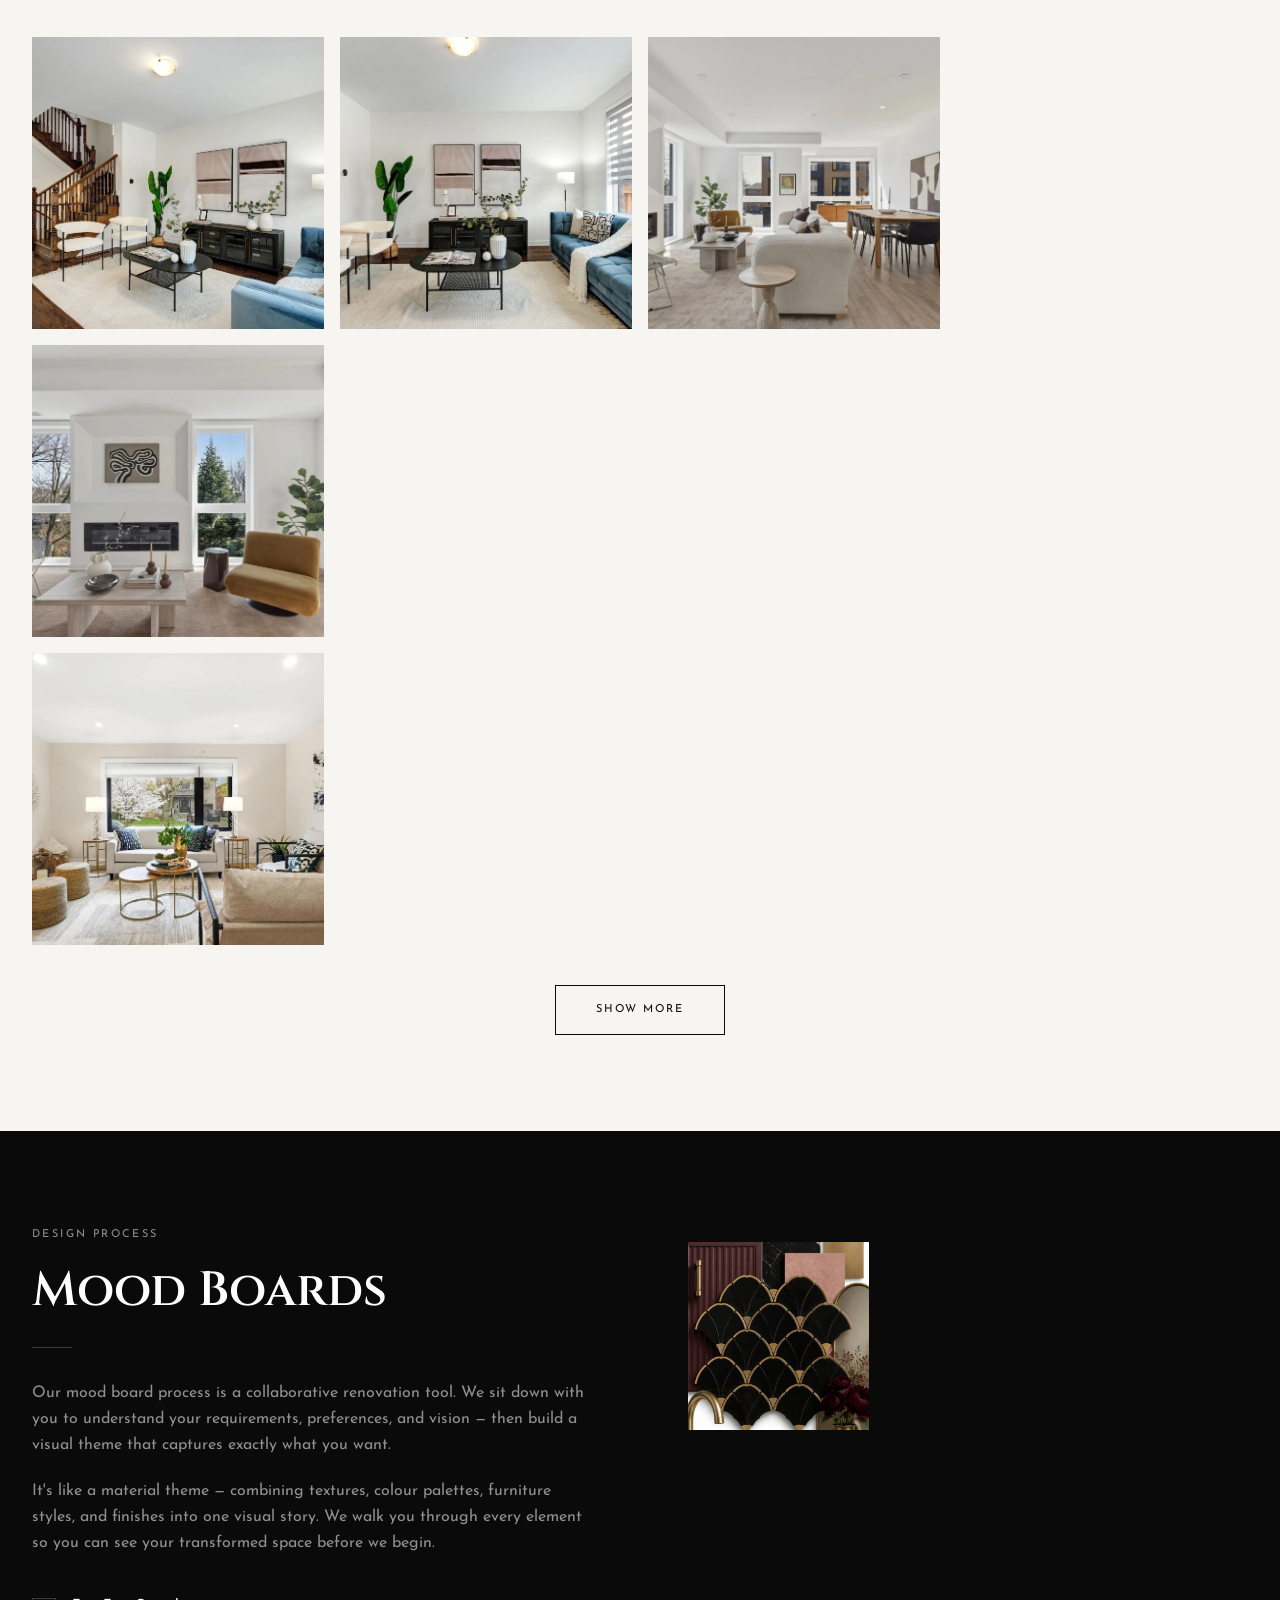
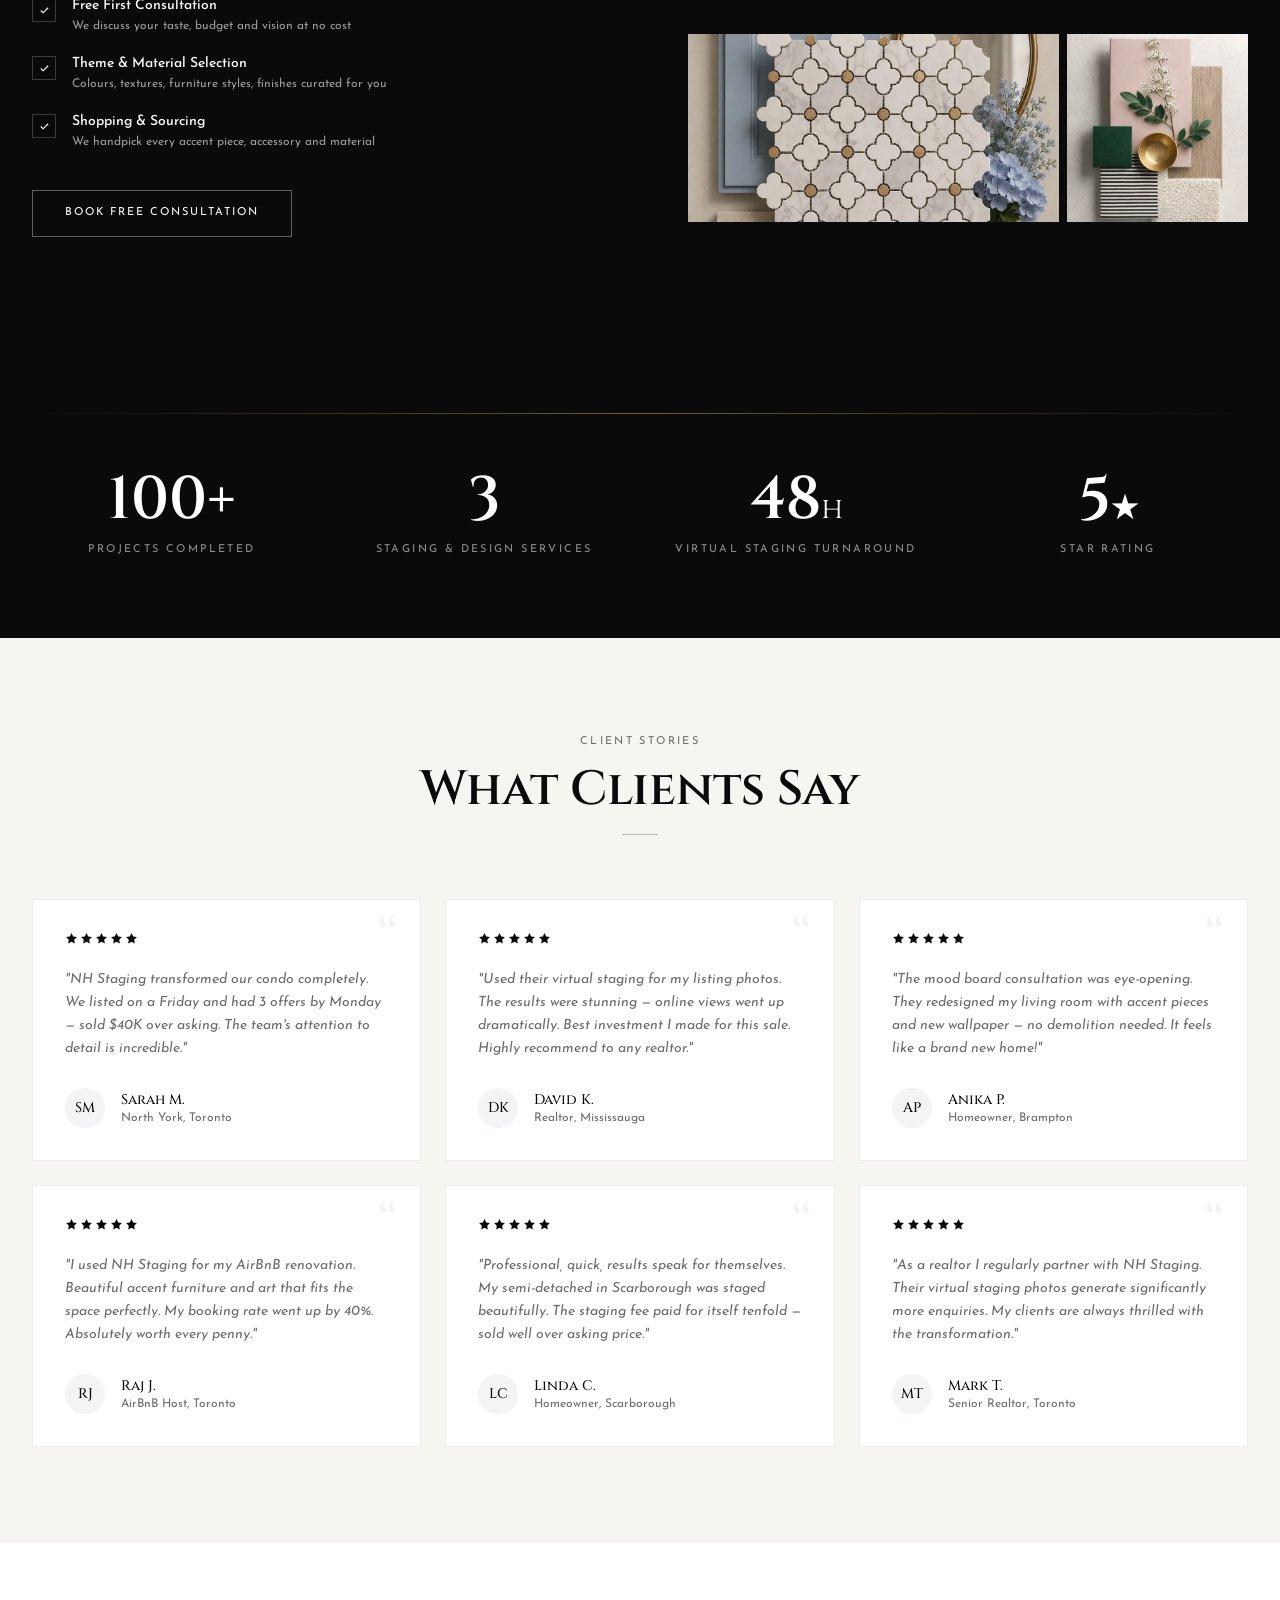
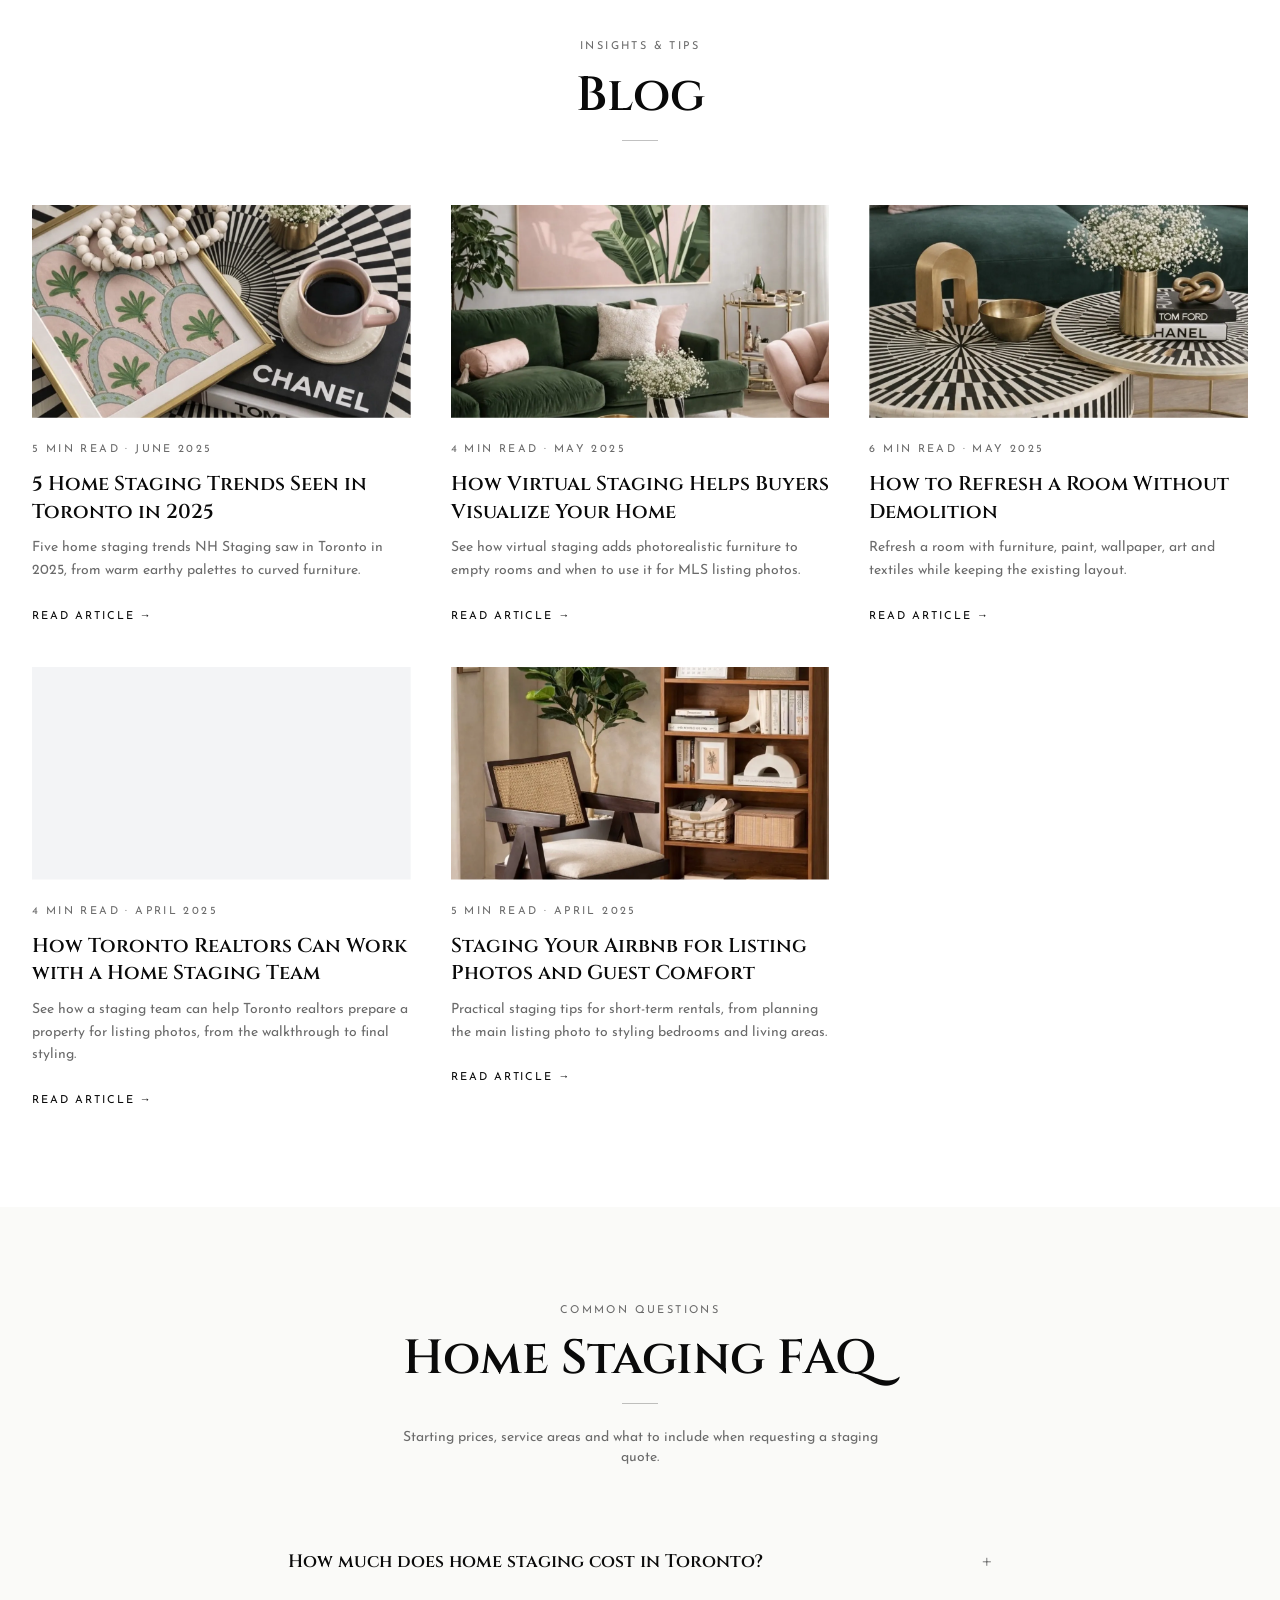
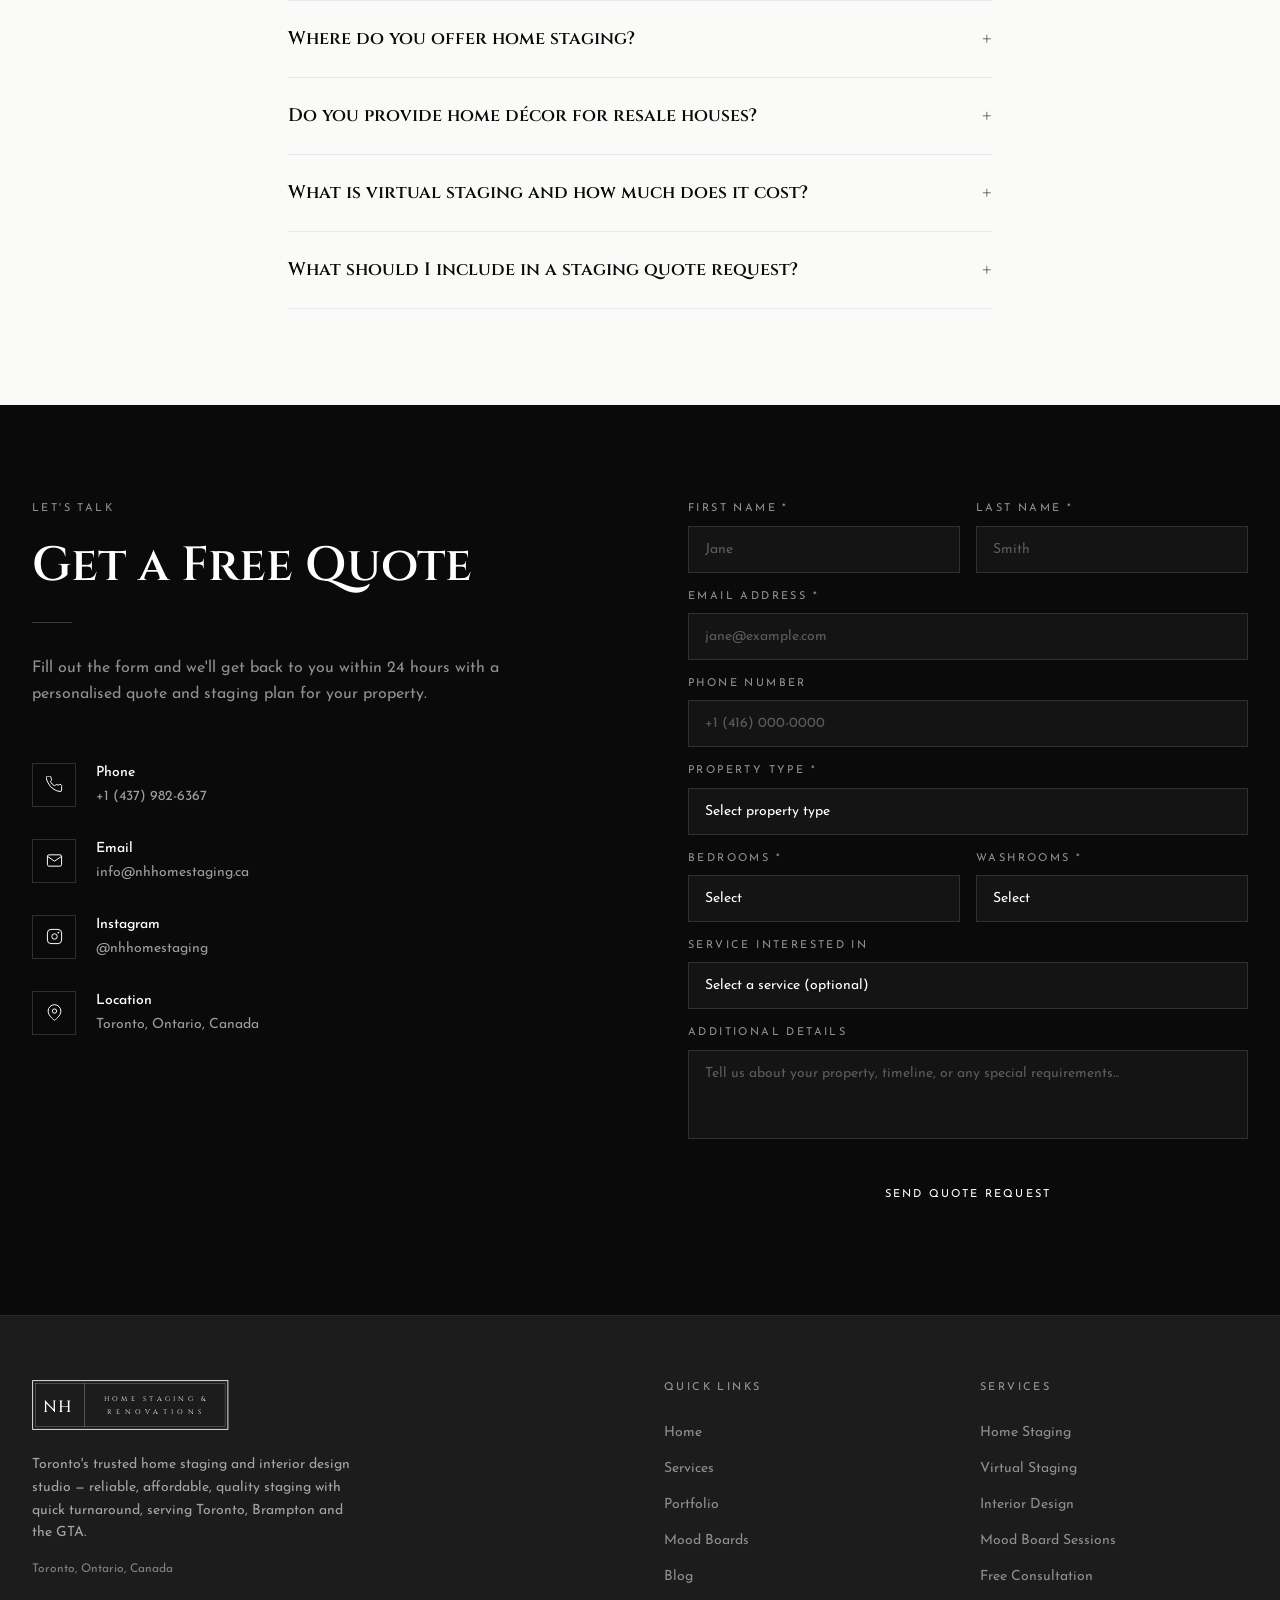
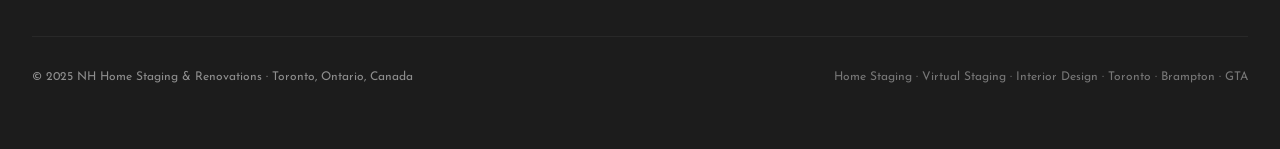
==== commit b46b7db2: "Strengthen local staging content for AI search" ====
--- a/index.html
+++ b/index.html
@@ -48,10 +48,13 @@
     {
       "@context": "https://schema.org",
       "@type": "HomeAndConstructionBusiness",
+      "@id": "https://nhhomestaging.ca/#business",
       "name": "NH Staging & Renovations",
       "image": "https://nhhomestaging.ca/images/portfolio/home-staging/living-room-2.webp",
       "url": "https://nhhomestaging.ca/",
+      "telephone": "+1-437-982-6367",
       "email": "info@nhhomestaging.ca",
+      "sameAs": ["https://www.instagram.com/nhhomestaging"],
       "description": "Home staging, virtual staging and interior design in Toronto, Brampton and across the GTA. Book a free consultation with NH Staging & Renovations.",
       "slogan": "Trusted, reliable & affordable home staging in Toronto & the GTA",
       "priceRange": "$$",
@@ -81,9 +84,21 @@
         "@type": "OfferCatalog",
         "name": "Home Staging Services",
         "itemListElement": [
-          { "@type": "Offer", "price": "999", "priceCurrency": "CAD", "itemOffered": { "@type": "Service", "name": "Partial Home Staging in Toronto", "description": "Living room & kitchen, washrooms, master bedroom, décor & furniture." } },
-          { "@type": "Offer", "price": "1999", "priceCurrency": "CAD", "itemOffered": { "@type": "Service", "name": "Full Home Staging in Toronto & GTA", "description": "Everything in partial staging plus all bedrooms and foyer area." } },
-          { "@type": "Offer", "price": "299", "priceCurrency": "CAD", "itemOffered": { "@type": "Service", "name": "Virtual Staging", "description": "Photorealistic MLS-ready virtual staging with 48h turnaround." } },
+          {
+            "@type": "Offer",
+            "priceSpecification": { "@type": "PriceSpecification", "minPrice": 999, "priceCurrency": "CAD" },
+            "itemOffered": { "@type": "Service", "name": "Partial Home Staging", "description": "Staging for the living room, kitchen, washrooms and primary bedroom, with furniture and décor." }
+          },
+          {
+            "@type": "Offer",
+            "priceSpecification": { "@type": "PriceSpecification", "minPrice": 1999, "priceCurrency": "CAD" },
+            "itemOffered": { "@type": "Service", "name": "Full Home Staging", "description": "Everything in partial staging plus all bedrooms and the foyer." }
+          },
+          {
+            "@type": "Offer",
+            "priceSpecification": { "@type": "PriceSpecification", "minPrice": 299, "priceCurrency": "CAD" },
+            "itemOffered": { "@type": "Service", "name": "Virtual Staging", "description": "Photorealistic virtual staging for MLS listing photos with a 48-hour turnaround." }
+          },
           { "@type": "Offer", "itemOffered": { "@type": "Service", "name": "Interior Design (No Demolition)" } },
           { "@type": "Offer", "itemOffered": { "@type": "Service", "name": "Home Staging for Realtors in Toronto" } },
           { "@type": "Offer", "itemOffered": { "@type": "Service", "name": "Airbnb Staging" } },
@@ -93,7 +108,7 @@
     }
     </script>
 
-    <!-- Structured data: FAQ for long-tail staging searches -->
+    <!-- Structured data: visible staging FAQs -->
     <script type="application/ld+json">
     {
       "@context": "https://schema.org",
@@ -102,27 +117,27 @@
         {
           "@type": "Question",
           "name": "How much does home staging cost in Toronto?",
-          "acceptedAnswer": { "@type": "Answer", "text": "Most Toronto staging companies charge $2,000–$10,000. NH Staging & Renovations offers flat-rate packages at an affordable price: Partial Staging from $999 (living room & kitchen, washrooms, master bedroom, décor & furniture) and Full Staging from $1,999 (all bedrooms and foyer included). Virtual staging starts at $299." }
+          "acceptedAnswer": { "@type": "Answer", "text": "Partial home staging starts at $999 CAD for the living room, kitchen, washrooms and primary bedroom, with furniture and décor. Full home staging starts at $1,999 CAD and adds all bedrooms and the foyer. Virtual staging starts at $299 CAD." }
         },
         {
           "@type": "Question",
-          "name": "Do you offer affordable home staging across the GTA?",
-          "acceptedAnswer": { "@type": "Answer", "text": "Yes. We provide some of the best staging rates in the Greater Toronto Area, serving Toronto, North York, Scarborough, Etobicoke, Mississauga, Brampton, Vaughan, Richmond Hill and Markham — with a free first consultation on every package." }
+          "name": "Where do you offer home staging?",
+          "acceptedAnswer": { "@type": "Answer", "text": "We serve Toronto and the Greater Toronto Area, including Brampton, Vaughan, Mississauga, Richmond Hill, Markham and Oakville. In Toronto, we serve areas such as North York, Scarborough, Etobicoke and East York." }
         },
         {
           "@type": "Question",
           "name": "Do you provide home décor for resale houses?",
-          "acceptedAnswer": { "@type": "Answer", "text": "Yes. We style resale houses with accent furniture, wall art, rugs, lighting and accessories so listings photograph beautifully and appeal to buyers — staged homes typically sell faster and for more." }
+          "acceptedAnswer": { "@type": "Answer", "text": "Yes. We use accent furniture, wall art, rugs, lighting and accessories to prepare resale homes for listing photos and showings." }
         },
         {
           "@type": "Question",
           "name": "What is virtual staging and how much does it cost?",
-          "acceptedAnswer": { "@type": "Answer", "text": "Virtual staging digitally furnishes photos of your empty rooms with photorealistic furniture and décor. We deliver MLS-ready images within 48 hours, starting at $299." }
+          "acceptedAnswer": { "@type": "Answer", "text": "Virtual staging adds photorealistic furniture and décor to photos of empty rooms. MLS-ready images start at $299 CAD with a 48-hour turnaround." }
         },
         {
           "@type": "Question",
-          "name": "Why choose NH Staging as your home staging company in Toronto?",
-          "acceptedAnswer": { "@type": "Answer", "text": "Transparent flat-rate pricing, reliable quick 48-hour turnaround, 100+ quality projects completed, 5-star client rating and limited-time package rates make NH Staging one of the most trusted and affordable home staging companies in Toronto, Brampton and the GTA." }
+          "name": "What should I include in a staging quote request?",
+          "acceptedAnswer": { "@type": "Answer", "text": "Tell us the property type, number of bedrooms and washrooms, and which service you are interested in. If you have a target date for listing photos, include it in the additional details." }
         }
       ]
     }
@@ -338,7 +353,7 @@
             gap: 1rem;
             margin-bottom: 1.5rem;
         }
-        .staging-project { background: #fff; border: 1px solid #e9e5de; }
+        .staging-project { background: #fff; border: 1px solid #e9e5de; scroll-margin-top: 7rem; }
         .staging-project-cover { width: 100%; aspect-ratio: 4 / 3; object-fit: cover; }
         .staging-project-copy { display: grid; gap: .65rem; padding: 1rem; }
         .staging-project-photos summary {
@@ -523,7 +538,7 @@
         <div class="max-w-7xl mx-auto px-4 md:px-8 py-6 grid grid-cols-2 gap-4 md:gap-8">
             <div class="text-center reveal">
                 <div class="font-heading text-white text-2xl md:text-3xl">48h</div>
-                <div class="label label-light mt-1.5 hidden sm:block">Fast Turnaround</div>
+                <div class="label label-light mt-1.5">Virtual Staging</div>
             </div>
             <div class="text-center reveal d1">
                 <div class="font-heading text-white text-2xl md:text-3xl">5★</div>
@@ -569,7 +584,7 @@
                 <h2 class="font-heading text-4xl md:text-5xl font-semibold leading-tight mb-8">Why is Staging<br>Important?</h2>
                 <div class="divider mb-8 text-ink"></div>
                 <p class="text-stone text-base leading-relaxed mb-8">
-                    Home staging helps showcase your property's best features, creating a strong first impression that attracts more buyers. A well-staged home can sell faster and often for a higher price by helping buyers envision themselves living in the space. As a trusted staging team serving Toronto, Brampton and the GTA, we make quality staging quick, reliable and affordable.
+                    Home staging helps buyers see how rooms can be used. For listing photos and showings, we arrange furniture, lighting and décor to show the layout and highlight features such as fireplaces and windows.
                 </p>
                 <a href="#services" class="btn-outline-dark px-7 py-3 text-[11px] tracking-[.18em] uppercase font-body inline-block cursor-pointer">Explore Services</a>
             </div>
@@ -620,7 +635,7 @@
                 <h2 class="font-heading text-4xl md:text-5xl font-semibold leading-tight mb-8">What is Virtual Staging?</h2>
                 <div class="divider mb-8 text-ink"></div>
                 <p class="text-stone text-base leading-relaxed mb-4">
-                    Virtual staging uses digital technology to add realistic furniture, décor, and design elements to photos of empty or outdated spaces. It helps buyers visualize a home's potential and increases online engagement — often leading to more showings and a faster sale.
+                    Virtual staging adds realistic digital furniture and décor to room photos. A dining table or sofa can show the scale of an empty room and help buyers picture how the space could be used.
                 </p>
                 <p class="text-stone text-base leading-relaxed">
                     You can show these virtual staging photos directly on the <strong class="text-ink font-medium">MLS listing</strong> for your property sale.
@@ -694,7 +709,7 @@
                 <div class="w-5 h-px bg-gray-200 mb-6"></div>
                 <div class="label mb-3">01</div>
                 <h3 class="font-heading text-2xl font-semibold mb-4">Home Staging</h3>
-                <p class="text-stone text-sm leading-relaxed mb-7">Suitable for home sellers &amp; realtors. Reliable, quality staging that transforms spaces to highlight their best features, attract more buyers, and achieve a higher sale price.</p>
+                <p class="text-stone text-sm leading-relaxed mb-7">We arrange furniture and décor for listing photos and showings, with partial and full staging options for sellers and real estate agents.</p>
                 <div class="flex flex-wrap gap-2">
                     <span class="border border-gray-100 text-stone text-xs px-3 py-1">Home Sellers</span>
                     <span class="border border-gray-100 text-stone text-xs px-3 py-1">Realtors</span>
@@ -710,7 +725,7 @@
                 <div class="w-5 h-px bg-white/15 mb-6"></div>
                 <div class="label label-light mb-3">02</div>
                 <h3 class="font-heading text-2xl font-semibold text-white mb-4">Virtual Staging</h3>
-                <p class="text-white/50 text-sm leading-relaxed mb-7">Suitable for home sellers &amp; realtors. Photorealistic digital furniture and décor placement for compelling MLS listing photos that drive more online views — quick 48-hour turnaround.</p>
+                <p class="text-white/50 text-sm leading-relaxed mb-7">We add digital furniture and décor to room photos and deliver MLS-ready images within 48 hours.</p>
                 <div class="flex flex-wrap gap-2">
                     <span class="border border-white/10 text-white/60 text-xs px-3 py-1">MLS Ready</span>
                     <span class="border border-white/10 text-white/60 text-xs px-3 py-1">48h Delivery</span>
@@ -735,7 +750,12 @@
         </div>
 
         <div class="text-center reveal">
+            <p class="text-stone text-base leading-relaxed max-w-lg mx-auto mb-6">NH Staging &amp; Renovations offers partial and full home staging, virtual staging and interior design in Toronto, Brampton, Vaughan, Richmond Hill and across the GTA.</p>
             <a href="#contact" class="btn-dark px-10 py-4 text-[11px] tracking-[.18em] uppercase font-body inline-block cursor-pointer">Get a Free Quote</a>
+            <div class="flex flex-wrap justify-center gap-4 mt-5 text-sm">
+                <a href="#recent-staging-projects" class="underline">See recent staging projects</a>
+                <a href="blog/home-staging-for-toronto-realtors.html" class="underline">Read the pre-listing staging guide</a>
+            </div>
         </div>
 
     </div>
@@ -763,7 +783,8 @@
                     <div class="staging-project-copy">
                         <p class="label">Marchbank Crescent · Central Park</p>
                         <h4 class="font-heading text-xl font-semibold">Home staging in Brampton</h4>
-                        <p class="text-stone text-sm">Warm neutrals and layered textures connect the living room, dining area and bedroom in this Central Park home.</p>
+                        <p class="text-stone text-sm">We staged the living room, dining area and bedroom of this semi-detached bungalow in Brampton’s Central Park neighbourhood.</p>
+                        <p class="text-stone text-sm">A patterned rug and round coffee table define the seating area. The set dining table shows how the adjoining space fits into the layout in listing photos.</p>
                         <details class="staging-project-photos">
                             <summary>View 5 photos</summary>
                             <div class="staging-project-thumbnails">
@@ -782,7 +803,8 @@
                     <div class="staging-project-copy">
                         <p class="label">Hopewell Street · Kleinburg</p>
                         <h4 class="font-heading text-xl font-semibold">Home staging in Vaughan</h4>
-                        <p class="text-stone text-sm">Furniture and lighting define the living and dining areas, and soft bedding and artwork carry the palette into the bedrooms.</p>
+                        <p class="text-stone text-sm">We staged the living room, dining area and bedrooms of this semi-detached home in Kleinburg, Vaughan.</p>
+                        <p class="text-stone text-sm">Seating draws attention to the living room fireplace, and a set dining table by the windows shows where everyday meals fit into the layout.</p>
                         <details class="staging-project-photos">
                             <summary>View 5 photos</summary>
                             <div class="staging-project-thumbnails">
@@ -1146,29 +1168,29 @@
             <p class="label mb-4">Common Questions</p>
             <h2 class="font-heading text-4xl md:text-5xl font-semibold">Home Staging FAQ</h2>
             <div class="flex justify-center mt-5 mb-6"><div class="divider text-ink"></div></div>
-            <p class="text-stone text-sm max-w-lg mx-auto">Answers about home staging costs, coverage across Toronto &amp; the GTA, and how we keep our rates affordable.</p>
+            <p class="text-stone text-sm max-w-lg mx-auto">Starting prices, service areas and what to include when requesting a staging quote.</p>
         </div>
 
         <div class="reveal">
             <details class="faq-item border-b border-gray-200 py-6">
                 <summary class="font-heading text-lg font-semibold">How much does home staging cost in Toronto?</summary>
-                <p class="text-stone text-sm leading-relaxed mt-4">Most Toronto staging companies charge $2,000–$10,000. NH Staging &amp; Renovations offers flat-rate packages at an affordable price: Partial Staging from <strong>$999</strong> (living room &amp; kitchen, washrooms, master bedroom, décor &amp; furniture) and Full Staging from <strong>$1,999</strong> (all bedrooms and foyer included). Virtual staging starts at $299.</p>
+                <p class="text-stone text-sm leading-relaxed mt-4">Partial home staging starts at <strong>$999 CAD</strong> for the living room, kitchen, washrooms and primary bedroom, with furniture and décor. Full home staging starts at <strong>$1,999 CAD</strong> and adds all bedrooms and the foyer. Virtual staging starts at <strong>$299 CAD</strong>.</p>
             </details>
             <details class="faq-item border-b border-gray-200 py-6">
-                <summary class="font-heading text-lg font-semibold">Do you offer affordable home staging across the GTA?</summary>
-                <p class="text-stone text-sm leading-relaxed mt-4">Yes. We provide some of the best staging rates in the Greater Toronto Area, serving Toronto, North York, Scarborough, Etobicoke, Mississauga, Brampton, Vaughan, Richmond Hill and Markham — with a free first consultation on every package.</p>
+                <summary class="font-heading text-lg font-semibold">Where do you offer home staging?</summary>
+                <p class="text-stone text-sm leading-relaxed mt-4">We serve Toronto and the Greater Toronto Area, including Brampton, Vaughan, Mississauga, Richmond Hill, Markham and Oakville. In Toronto, we serve areas such as North York, Scarborough, Etobicoke and East York.</p>
             </details>
             <details class="faq-item border-b border-gray-200 py-6">
                 <summary class="font-heading text-lg font-semibold">Do you provide home décor for resale houses?</summary>
-                <p class="text-stone text-sm leading-relaxed mt-4">Yes. We style resale houses with accent furniture, wall art, rugs, lighting and accessories so listings photograph beautifully and appeal to buyers — staged homes typically sell faster and for more.</p>
+                <p class="text-stone text-sm leading-relaxed mt-4">Yes. We use accent furniture, wall art, rugs, lighting and accessories to prepare resale homes for listing photos and showings.</p>
             </details>
             <details class="faq-item border-b border-gray-200 py-6">
                 <summary class="font-heading text-lg font-semibold">What is virtual staging and how much does it cost?</summary>
-                <p class="text-stone text-sm leading-relaxed mt-4">Virtual staging digitally furnishes photos of your empty rooms with photorealistic furniture and décor. We deliver MLS-ready images within 48 hours, starting at <strong>$299</strong>.</p>
+                <p class="text-stone text-sm leading-relaxed mt-4">Virtual staging adds photorealistic furniture and décor to photos of empty rooms. MLS-ready images start at <strong>$299 CAD</strong> with a 48-hour turnaround.</p>
             </details>
             <details class="faq-item border-b border-gray-200 py-6">
-                <summary class="font-heading text-lg font-semibold">Why choose NH Staging as your home staging company in Toronto?</summary>
-                <p class="text-stone text-sm leading-relaxed mt-4">Transparent flat-rate pricing, reliable quick 48-hour turnaround, 100+ quality projects completed, a 5-star client rating and limited-time package rates make NH Staging one of the most trusted and affordable home staging companies in Toronto, Brampton and the GTA.</p>
+                <summary class="font-heading text-lg font-semibold">What should I include in a staging quote request?</summary>
+                <p class="text-stone text-sm leading-relaxed mt-4">Tell us the property type, number of bedrooms and washrooms, and which service you are interested in. If you have a target date for listing photos, include it in the additional details.</p>
             </details>
         </div>
 
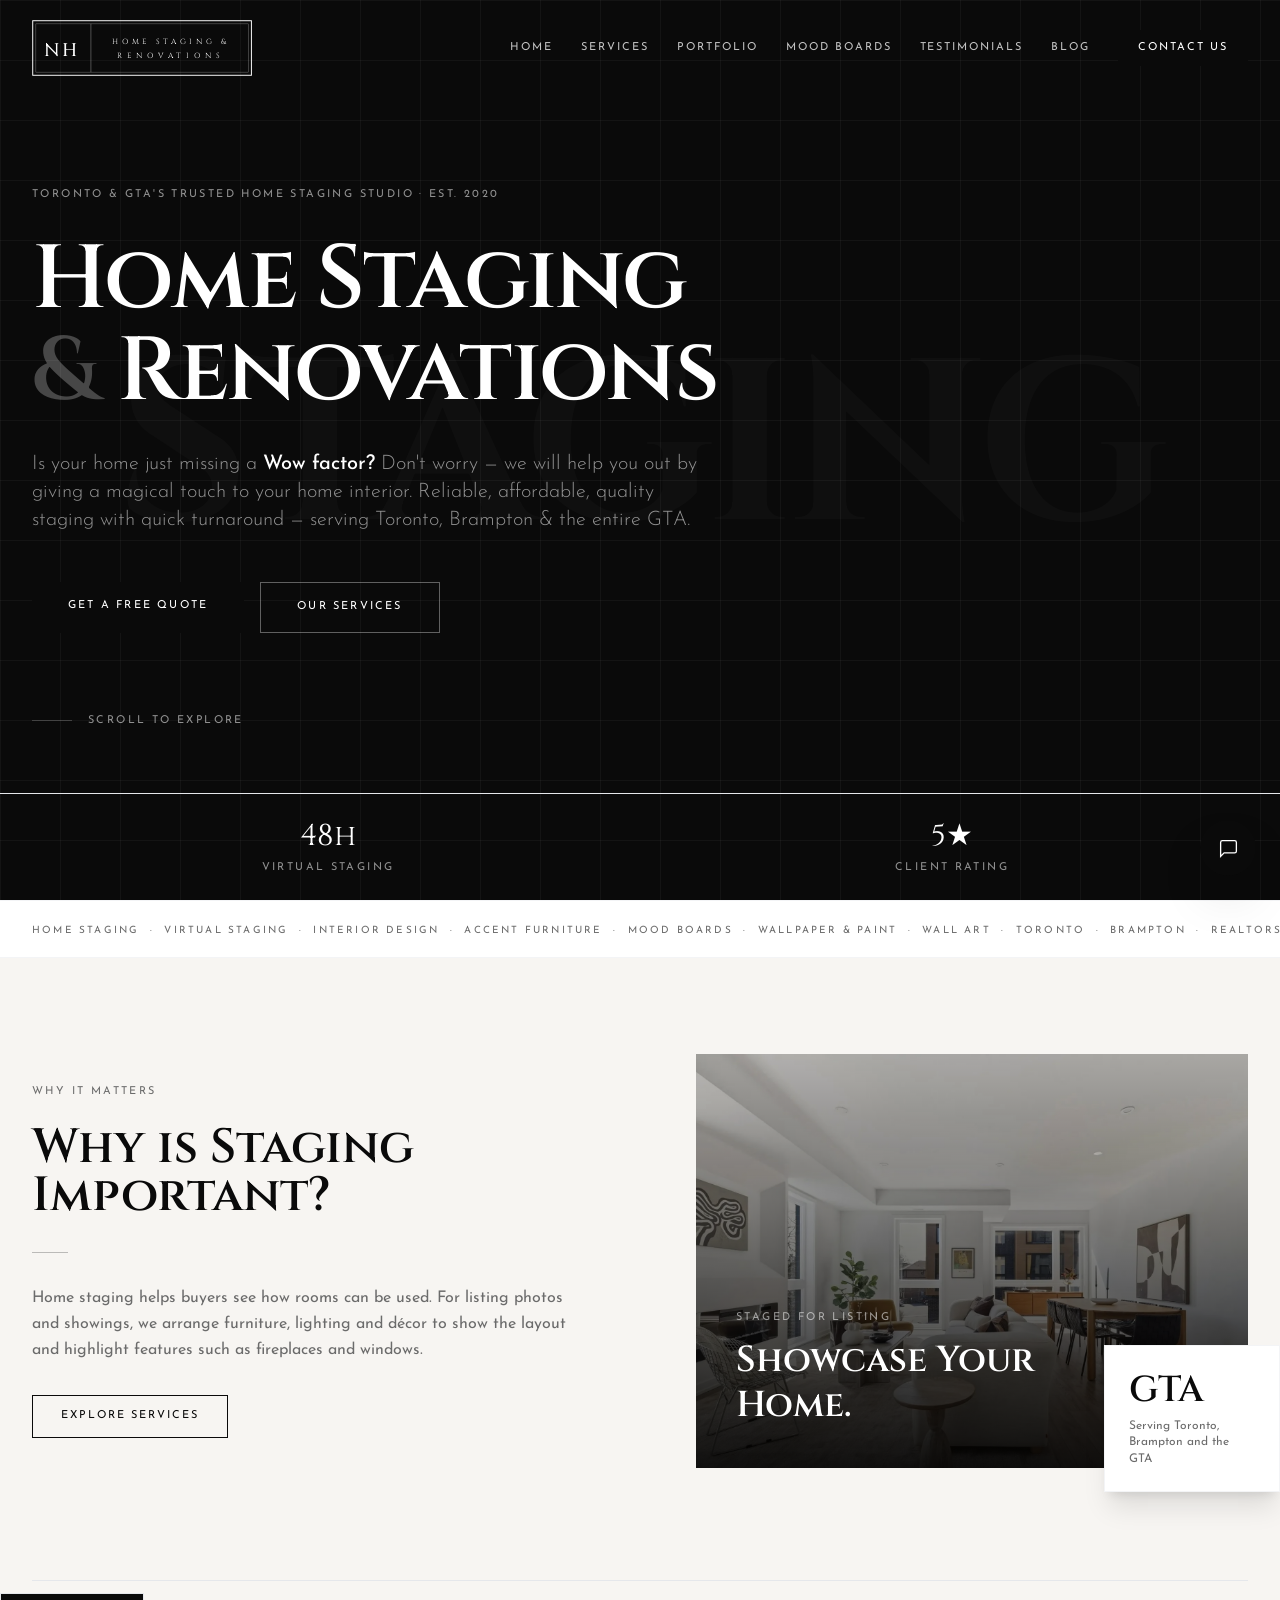
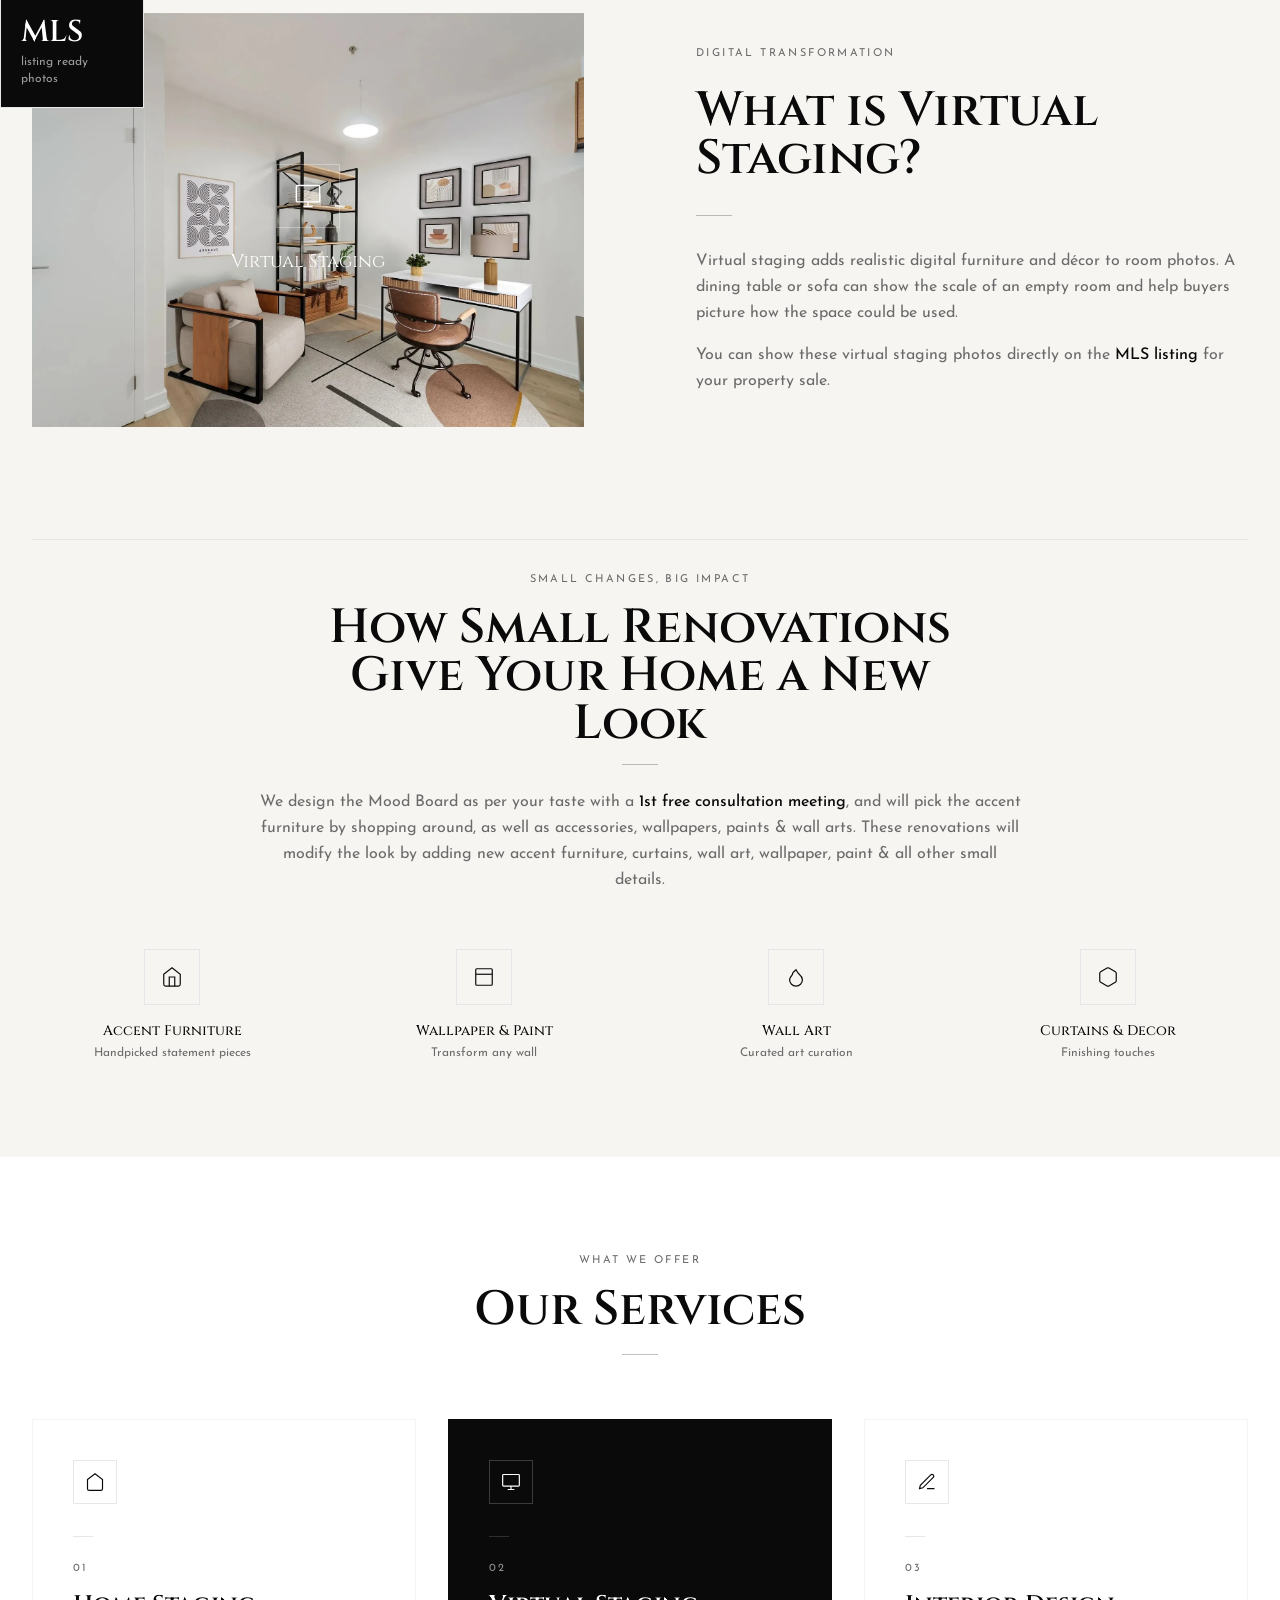
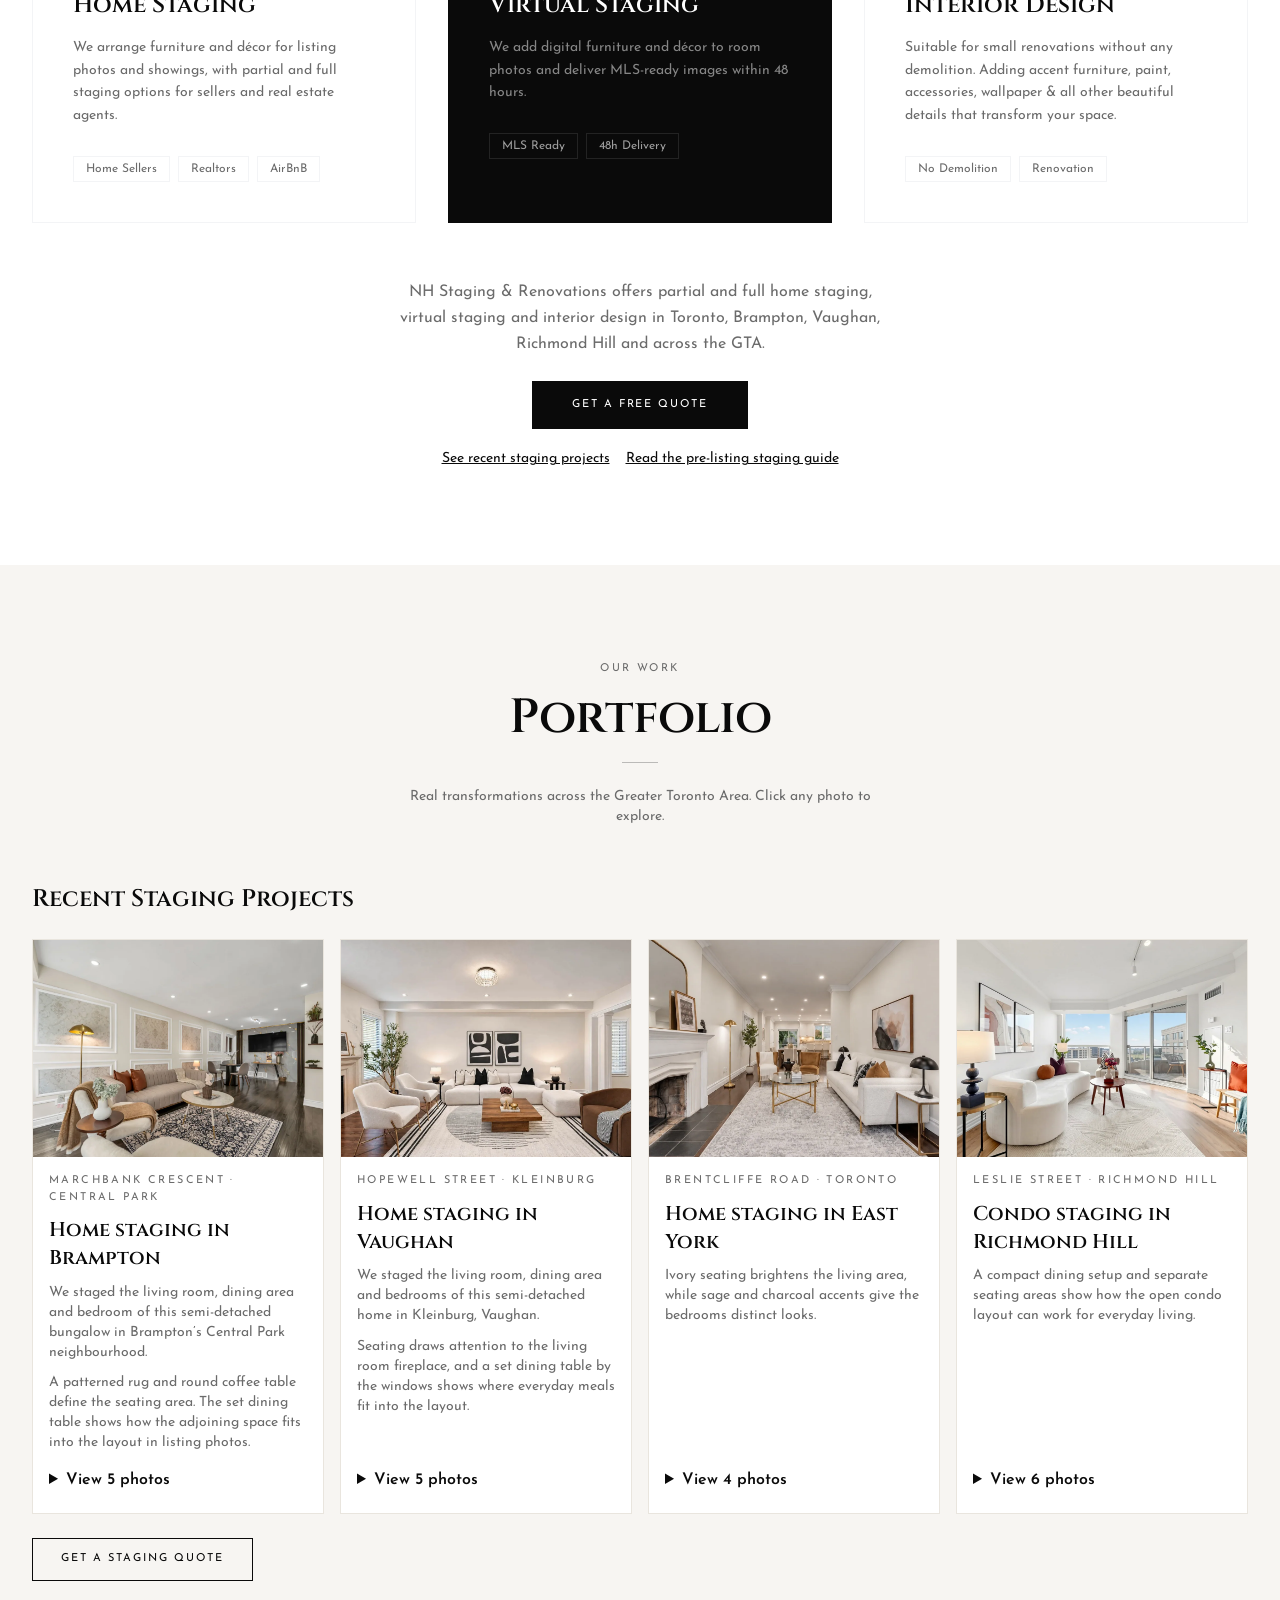
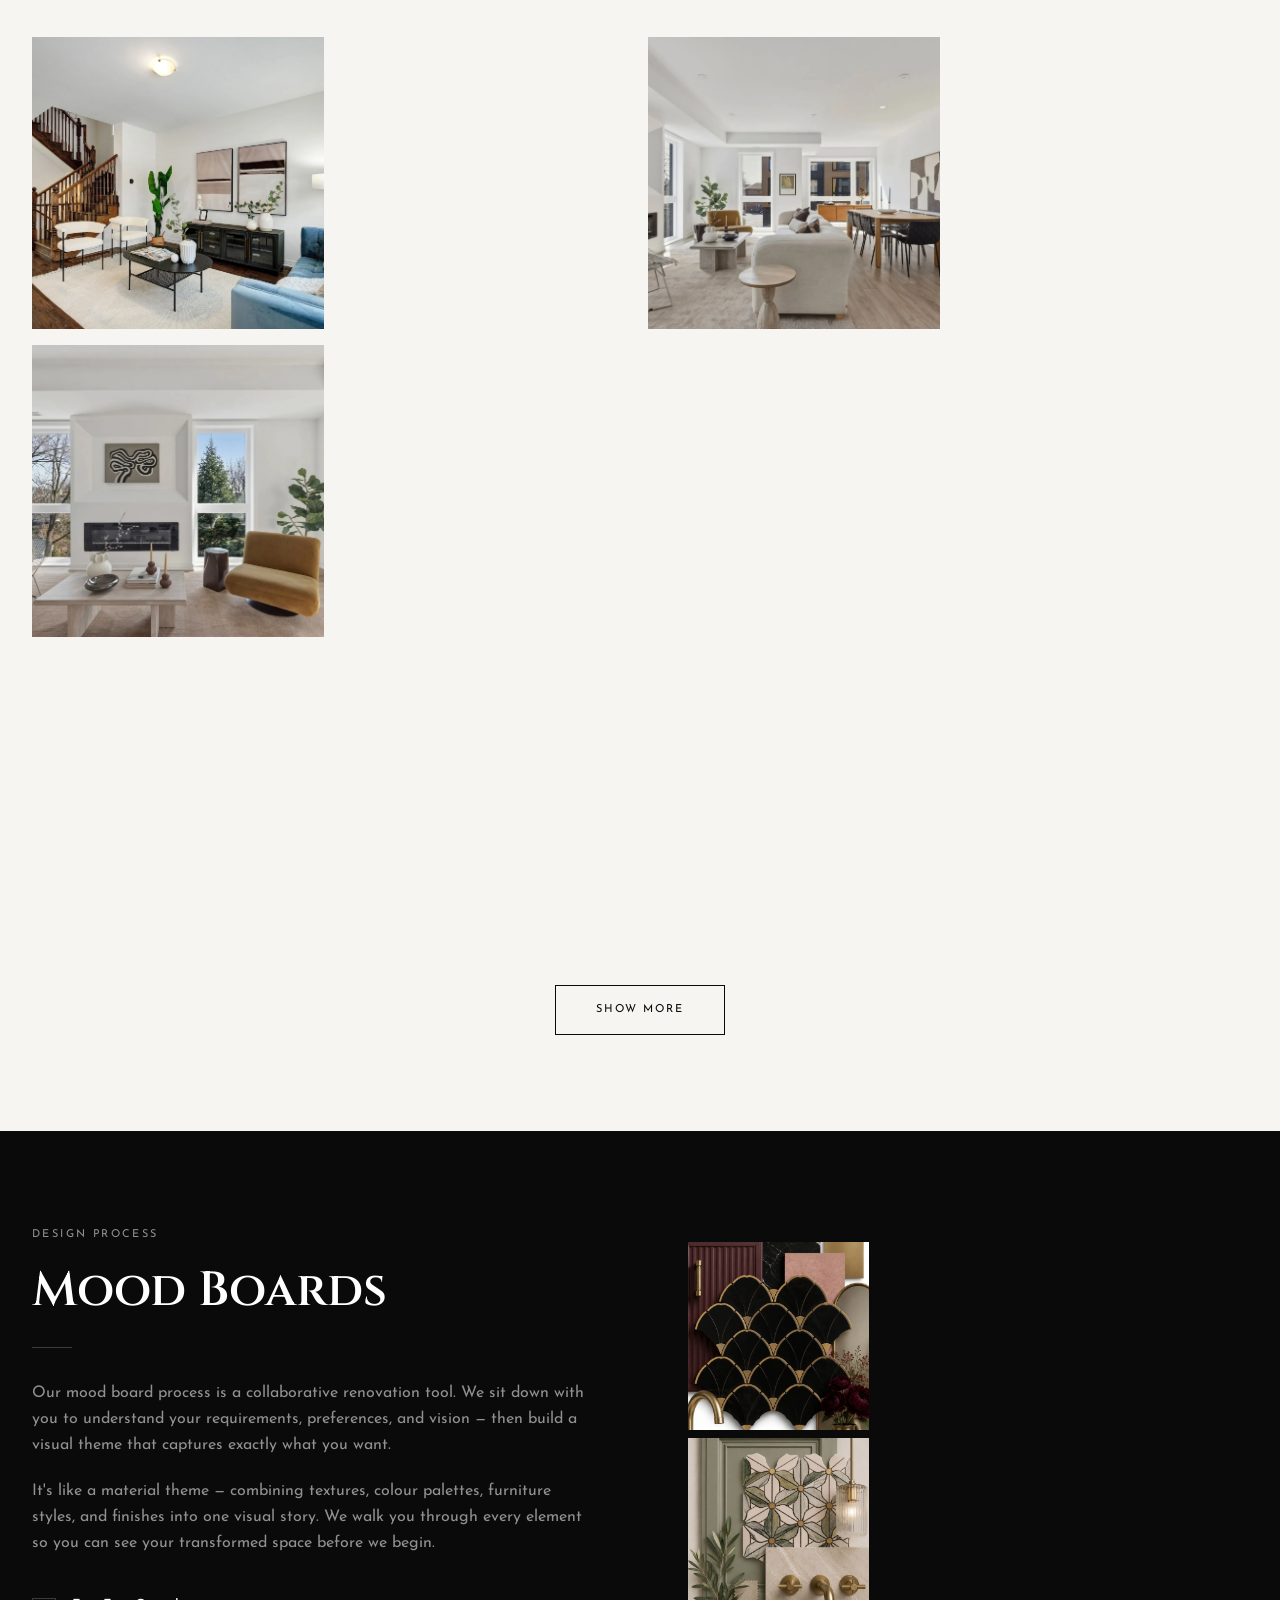
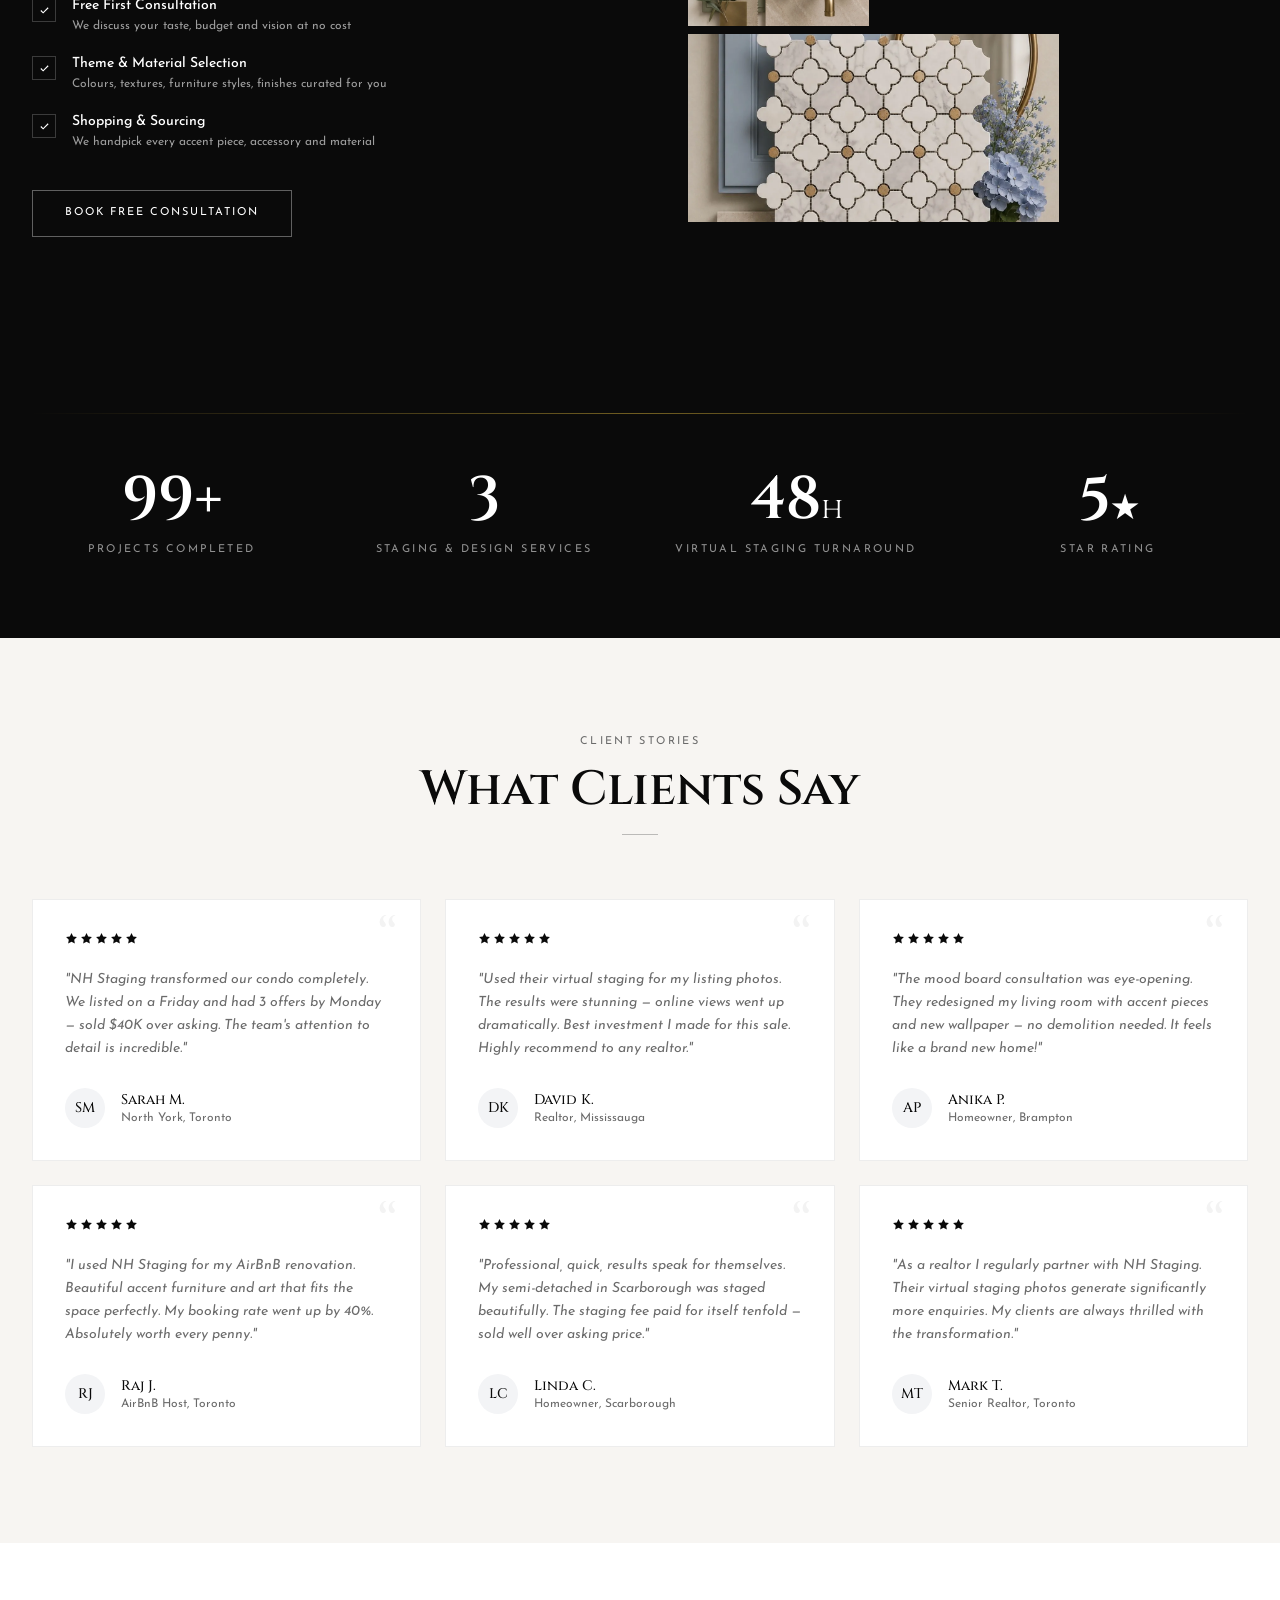
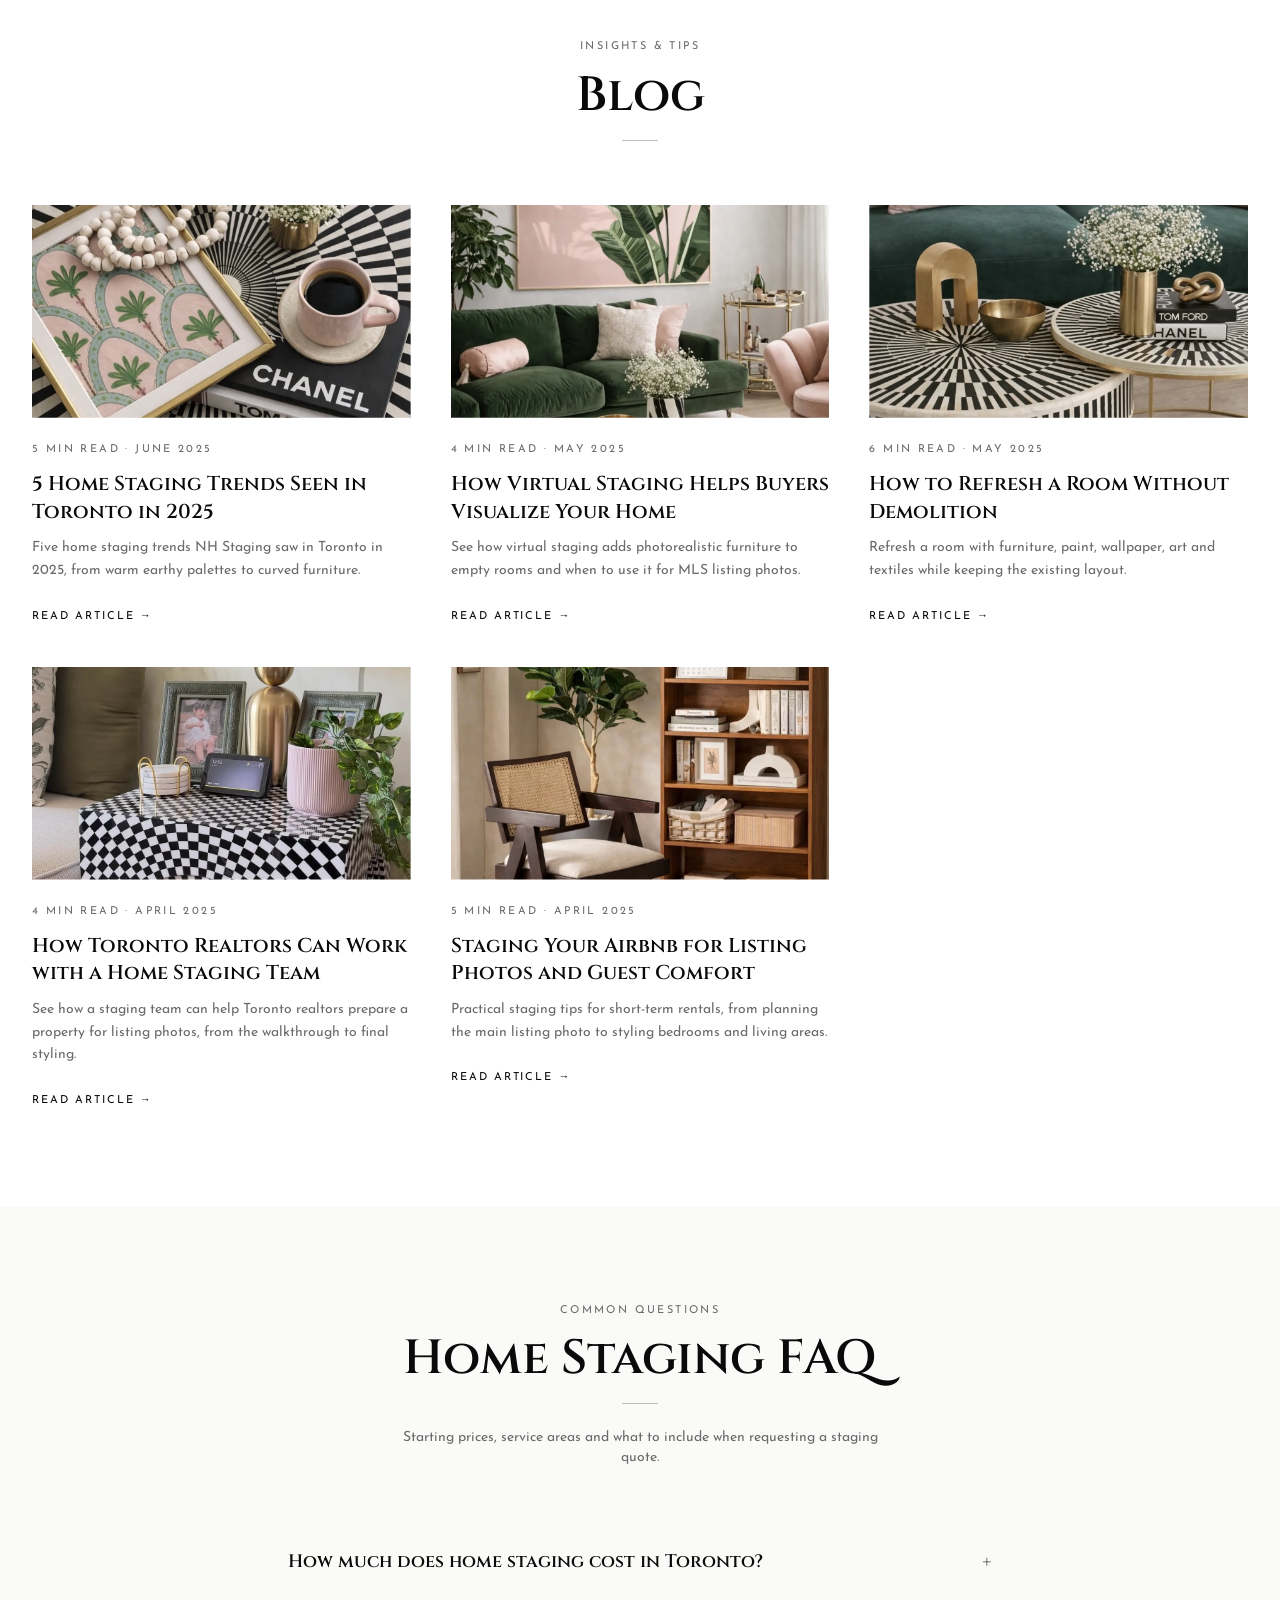
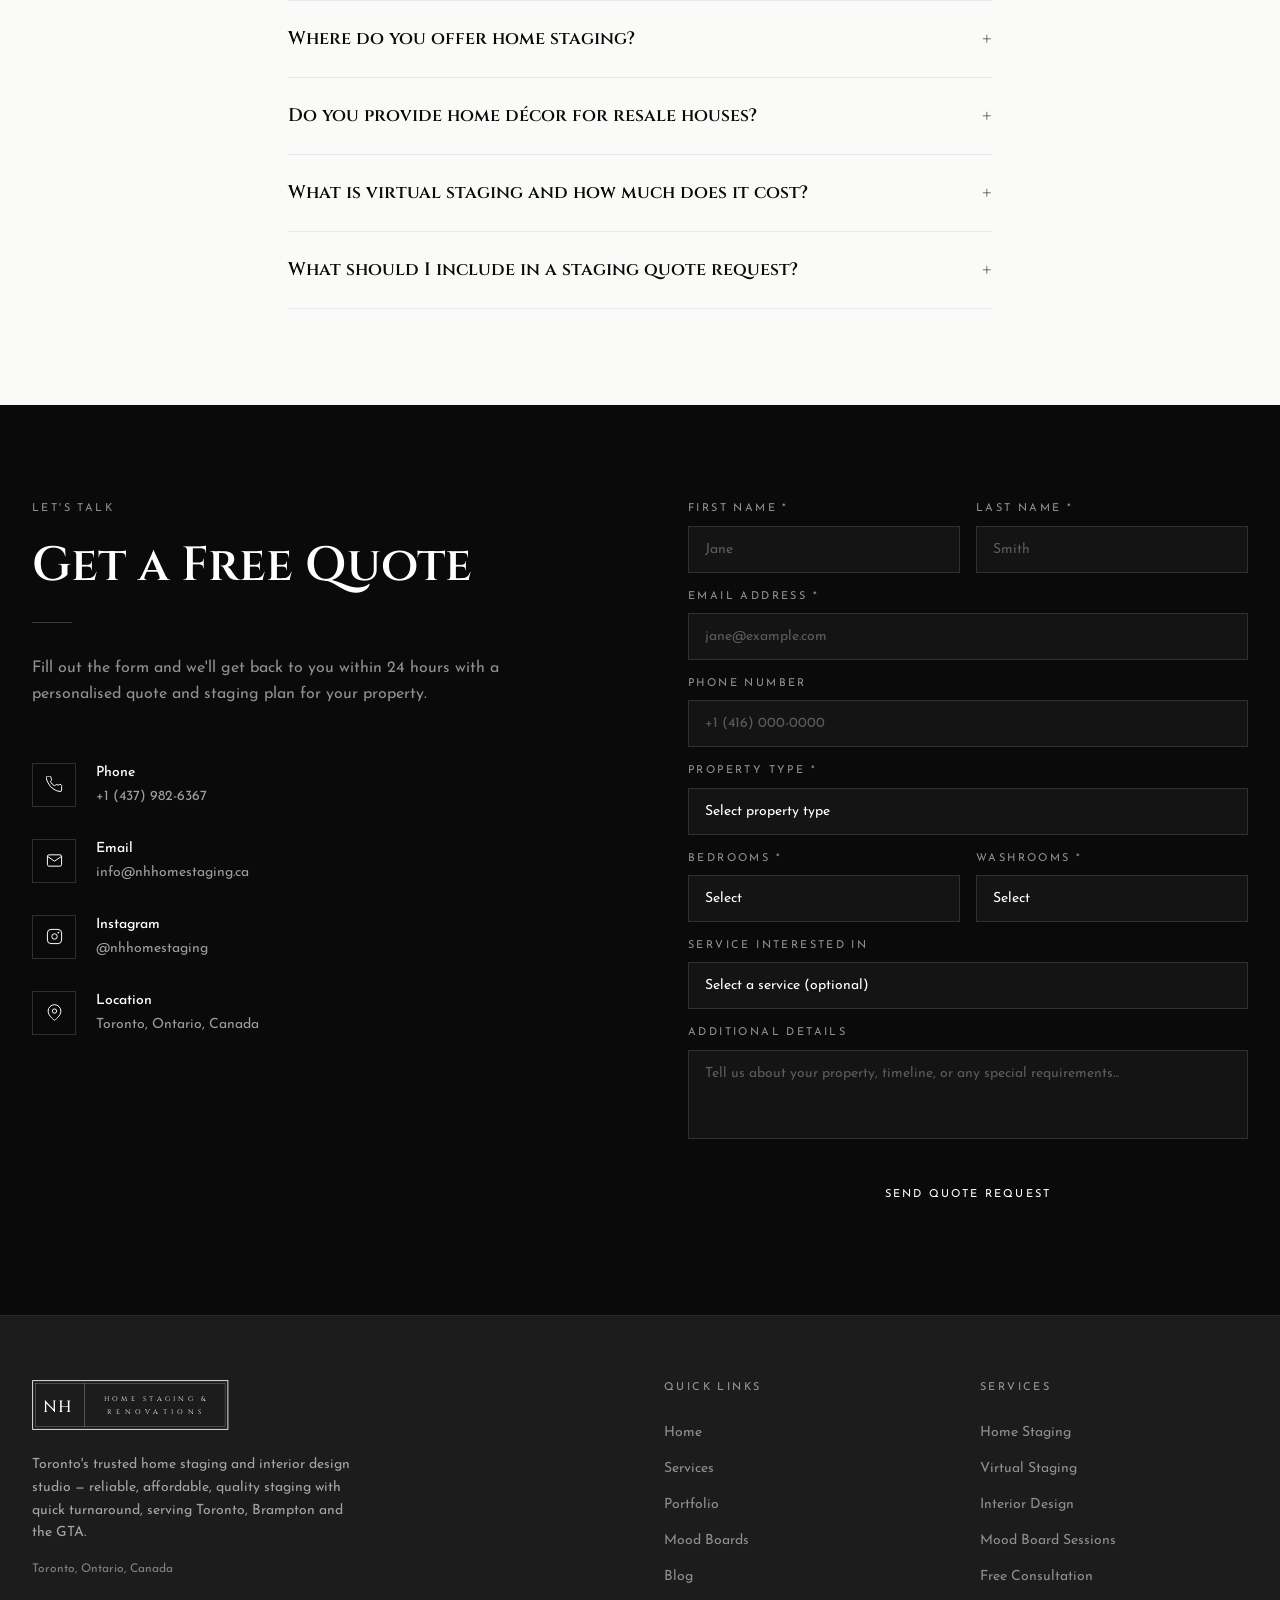
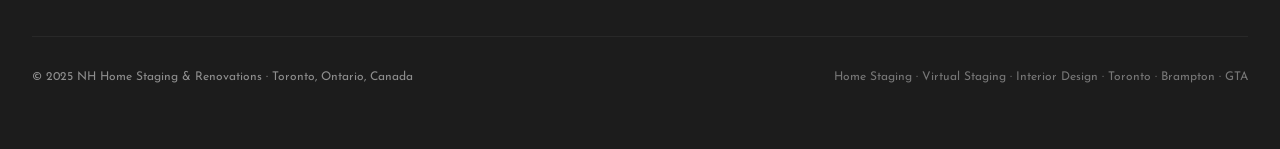
==== commit 6f436e75: "Make staging project cards fully clickable" ====
--- a/index.html
+++ b/index.html
@@ -349,17 +349,49 @@
         .staging-project-grid {
             display: grid;
             grid-template-columns: repeat(4, minmax(0, 1fr));
-            align-items: start;
+            grid-auto-rows: 1fr;
             gap: 1rem;
             margin-bottom: 1.5rem;
         }
-        .staging-project { background: #fff; border: 1px solid #e9e5de; scroll-margin-top: 7rem; }
-        .staging-project-cover { width: 100%; aspect-ratio: 4 / 3; object-fit: cover; }
-        .staging-project-copy { display: grid; gap: .65rem; padding: 1rem; }
+        .staging-project {
+            position: relative;
+            display: flex;
+            flex-direction: column;
+            background: #fff;
+            border: 1px solid #e9e5de;
+            scroll-margin-top: 7rem;
+            transition: border-color .2s ease, box-shadow .2s ease, transform .2s ease;
+        }
+        .staging-project-cover { width: 100%; aspect-ratio: 4 / 3; object-fit: cover; flex-shrink: 0; }
+        .staging-project-copy { display: flex; flex: 1; flex-direction: column; gap: .65rem; padding: 1rem; }
+        .staging-project-photos { margin-top: auto; }
         .staging-project-photos summary {
             cursor: pointer;
             font-weight: 600;
             padding: .3rem 0;
+        }
+        /* The summary remains a native disclosure when JavaScript is unavailable. */
+        .staging-project-photos:not([open]) summary::after {
+            content: '';
+            position: absolute;
+            inset: 0;
+            z-index: 1;
+        }
+        .staging-project-photos:not([open]) summary:focus-visible::after {
+            outline: 2px solid #0a0a0a;
+            outline-offset: 3px;
+        }
+        @media (hover: hover) {
+            .staging-project:hover {
+                border-color: #a48b63;
+                box-shadow: 0 8px 24px rgb(10 10 10 / 12%);
+                transform: translateY(-3px);
+            }
+            .staging-project:hover summary { text-decoration: underline; text-underline-offset: .2em; }
+        }
+        @media (prefers-reduced-motion: reduce) {
+            .staging-project { transition: none; }
+            .staging-project:hover { transform: none; }
         }
         .staging-project-thumbnails {
             display: grid;
@@ -786,7 +818,7 @@
                         <p class="text-stone text-sm">We staged the living room, dining area and bedroom of this semi-detached bungalow in Brampton’s Central Park neighbourhood.</p>
                         <p class="text-stone text-sm">A patterned rug and round coffee table define the seating area. The set dining table shows how the adjoining space fits into the layout in listing photos.</p>
                         <details class="staging-project-photos">
-                            <summary>View 5 photos</summary>
+                            <summary aria-label="View 5 photos of the Brampton staging project">View 5 photos</summary>
                             <div class="staging-project-thumbnails">
                                 <a href="images/portfolio/projects/brampton-marchbank-crescent/living-room.webp"><img src="images/portfolio/projects/brampton-marchbank-crescent/living-room.webp" alt="Staged living room with layered textiles and decorative wall panels in Brampton" width="1267" height="792" loading="lazy" decoding="async"></a>
                                 <a href="images/portfolio/projects/brampton-marchbank-crescent/dining-room.webp"><img src="images/portfolio/projects/brampton-marchbank-crescent/dining-room.webp" alt="Table setting and framed wall panels in the Brampton dining area" width="1270" height="791" loading="lazy" decoding="async"></a>
@@ -806,7 +838,7 @@
                         <p class="text-stone text-sm">We staged the living room, dining area and bedrooms of this semi-detached home in Kleinburg, Vaughan.</p>
                         <p class="text-stone text-sm">Seating draws attention to the living room fireplace, and a set dining table by the windows shows where everyday meals fit into the layout.</p>
                         <details class="staging-project-photos">
-                            <summary>View 5 photos</summary>
+                            <summary aria-label="View 5 photos of the Vaughan staging project">View 5 photos</summary>
                             <div class="staging-project-thumbnails">
                                 <a href="images/portfolio/projects/vaughan-hopewell-street/living-room.webp"><img src="images/portfolio/projects/vaughan-hopewell-street/living-room.webp" alt="Staged seating around the fireplace in the Kleinburg living room" width="1275" height="784" loading="lazy" decoding="async"></a>
                                 <a href="images/portfolio/projects/vaughan-hopewell-street/kitchen-and-dining.webp"><img src="images/portfolio/projects/vaughan-hopewell-street/kitchen-and-dining.webp" alt="Staged kitchen island and dining nook in the Kleinburg home" width="1276" height="785" loading="lazy" decoding="async"></a>
@@ -825,7 +857,7 @@
                         <h4 class="font-heading text-xl font-semibold">Home staging in East York</h4>
                         <p class="text-stone text-sm">Ivory seating brightens the living area, while sage and charcoal accents give the bedrooms distinct looks.</p>
                         <details class="staging-project-photos">
-                            <summary>View 4 photos</summary>
+                            <summary aria-label="View 4 photos of the East York staging project">View 4 photos</summary>
                             <div class="staging-project-thumbnails">
                                 <a href="images/portfolio/projects/east-york-brentcliffe-road/living-room.webp"><img src="images/portfolio/projects/east-york-brentcliffe-road/living-room.webp" alt="Staged East York living room with ivory seating and a pale rug" width="1086" height="1448" loading="lazy" decoding="async"></a>
                                 <a href="images/portfolio/projects/east-york-brentcliffe-road/sage-bedroom.webp"><img src="images/portfolio/projects/east-york-brentcliffe-road/sage-bedroom.webp" alt="Staged bedroom with a sage wall and layered bedding in East York" width="1085" height="1446" loading="lazy" decoding="async"></a>
@@ -843,7 +875,7 @@
                         <h4 class="font-heading text-xl font-semibold">Condo staging in Richmond Hill</h4>
                         <p class="text-stone text-sm">A compact dining setup and separate seating areas show how the open condo layout can work for everyday living.</p>
                         <details class="staging-project-photos">
-                            <summary>View 6 photos</summary>
+                            <summary aria-label="View 6 photos of the Richmond Hill staging project">View 6 photos</summary>
                             <div class="staging-project-thumbnails">
                                 <a href="images/portfolio/projects/richmond-hill-leslie-street/living-room.webp"><img src="images/portfolio/projects/richmond-hill-leslie-street/living-room.webp" alt="Staged Richmond Hill condo living area with ivory seating and colourful accents" width="1500" height="841" loading="lazy" decoding="async"></a>
                                 <a href="images/portfolio/projects/richmond-hill-leslie-street/dining-area.webp"><img src="images/portfolio/projects/richmond-hill-leslie-street/dining-area.webp" alt="Staged dining table and upholstered chairs beside the condo kitchen" width="1500" height="842" loading="lazy" decoding="async"></a>
@@ -2202,16 +2234,17 @@
     portfolioInit();
 
     document.getElementById('recent-staging-projects').addEventListener('click', function(e) {
-        var link = e.target.closest('.staging-project-thumbnails a');
-        if (!link || e.button !== 0 || e.metaKey || e.ctrlKey || e.shiftKey || e.altKey) return;
-
-        var photos = Array.from(link.parentElement.querySelectorAll('a'));
+        var trigger = e.target.closest('.staging-project-photos summary, .staging-project-thumbnails a');
+        if (!trigger || e.button !== 0 || e.metaKey || e.ctrlKey || e.shiftKey || e.altKey) return;
+
+        var gallery = trigger.closest('.staging-project-photos');
+        var photos = Array.from(gallery.querySelectorAll('.staging-project-thumbnails a'));
         e.preventDefault();
         openPhotoLightbox(
             photos.map(function(photo) { return photo.getAttribute('href'); }),
-            photos.indexOf(link),
+            trigger.matches('summary') ? 0 : photos.indexOf(trigger),
             photos.map(function(photo) { return photo.querySelector('img').alt; }),
-            link
+            trigger
         );
     });
 
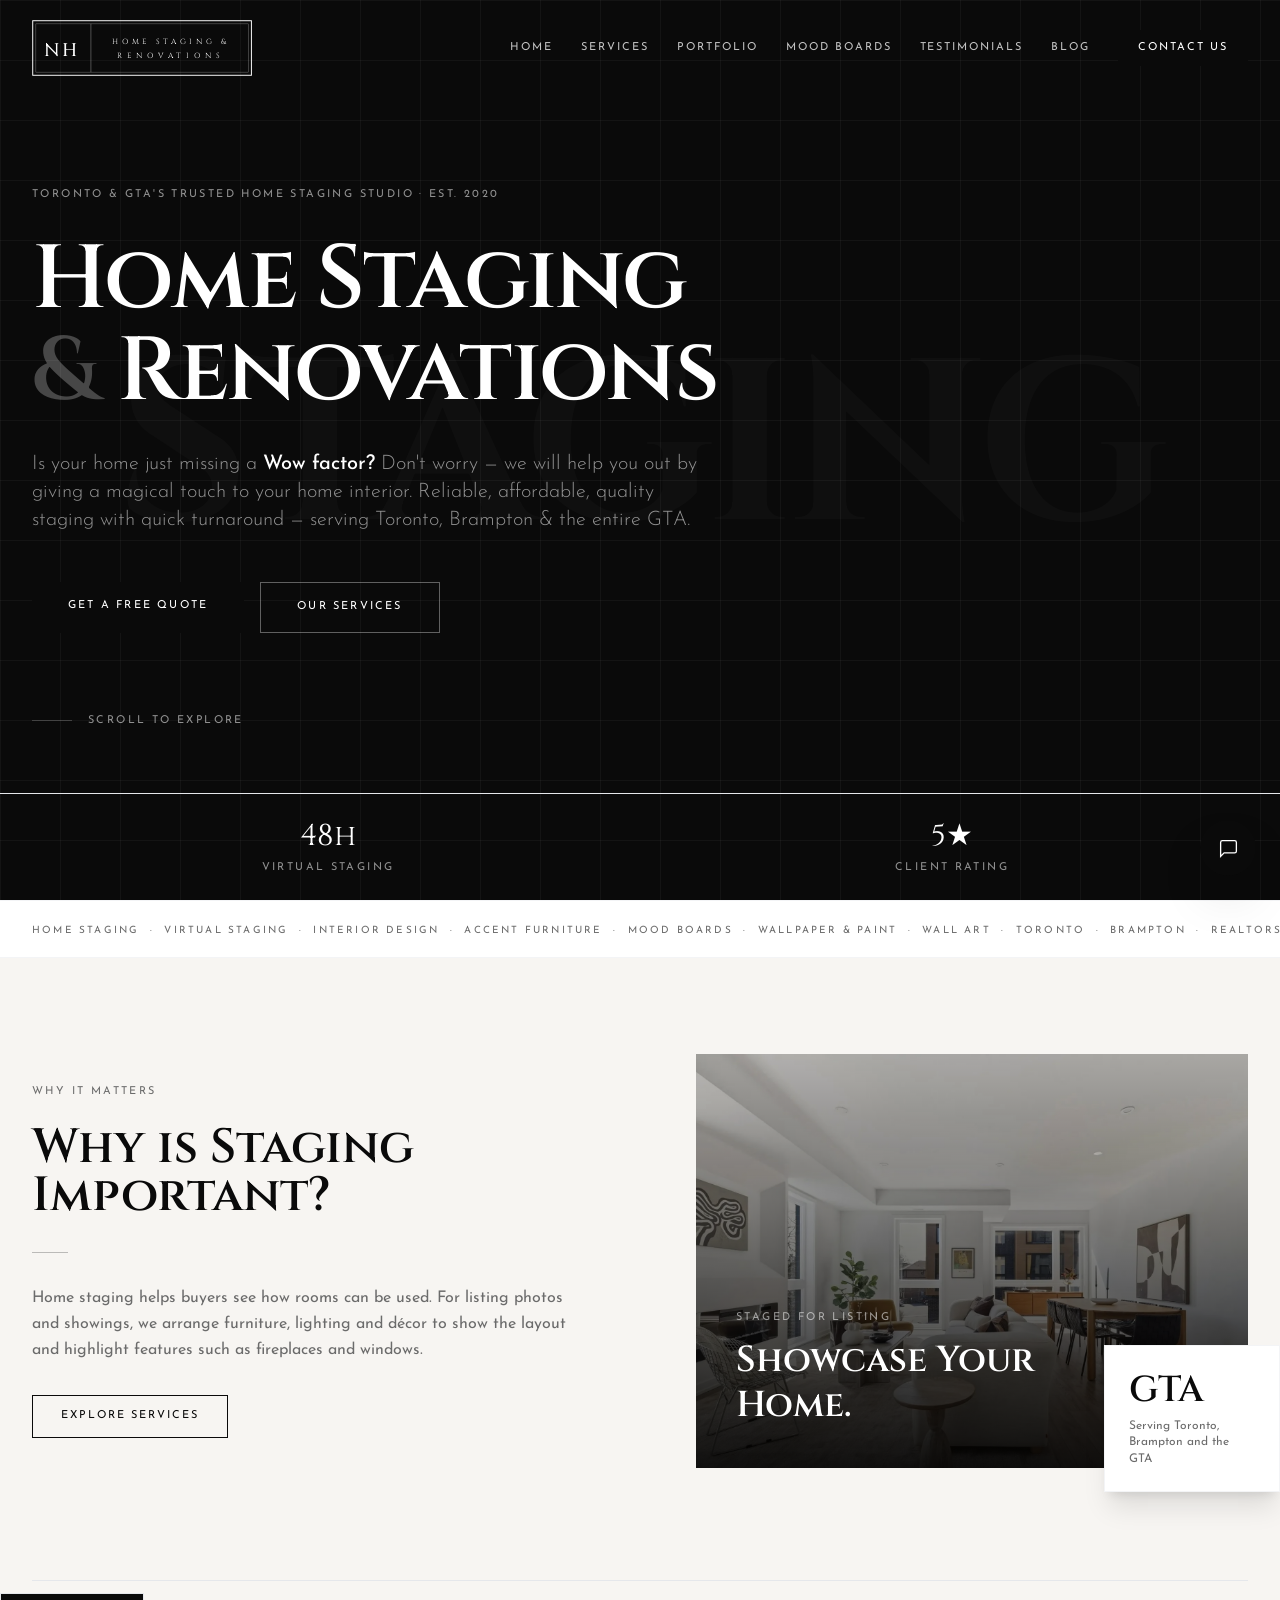
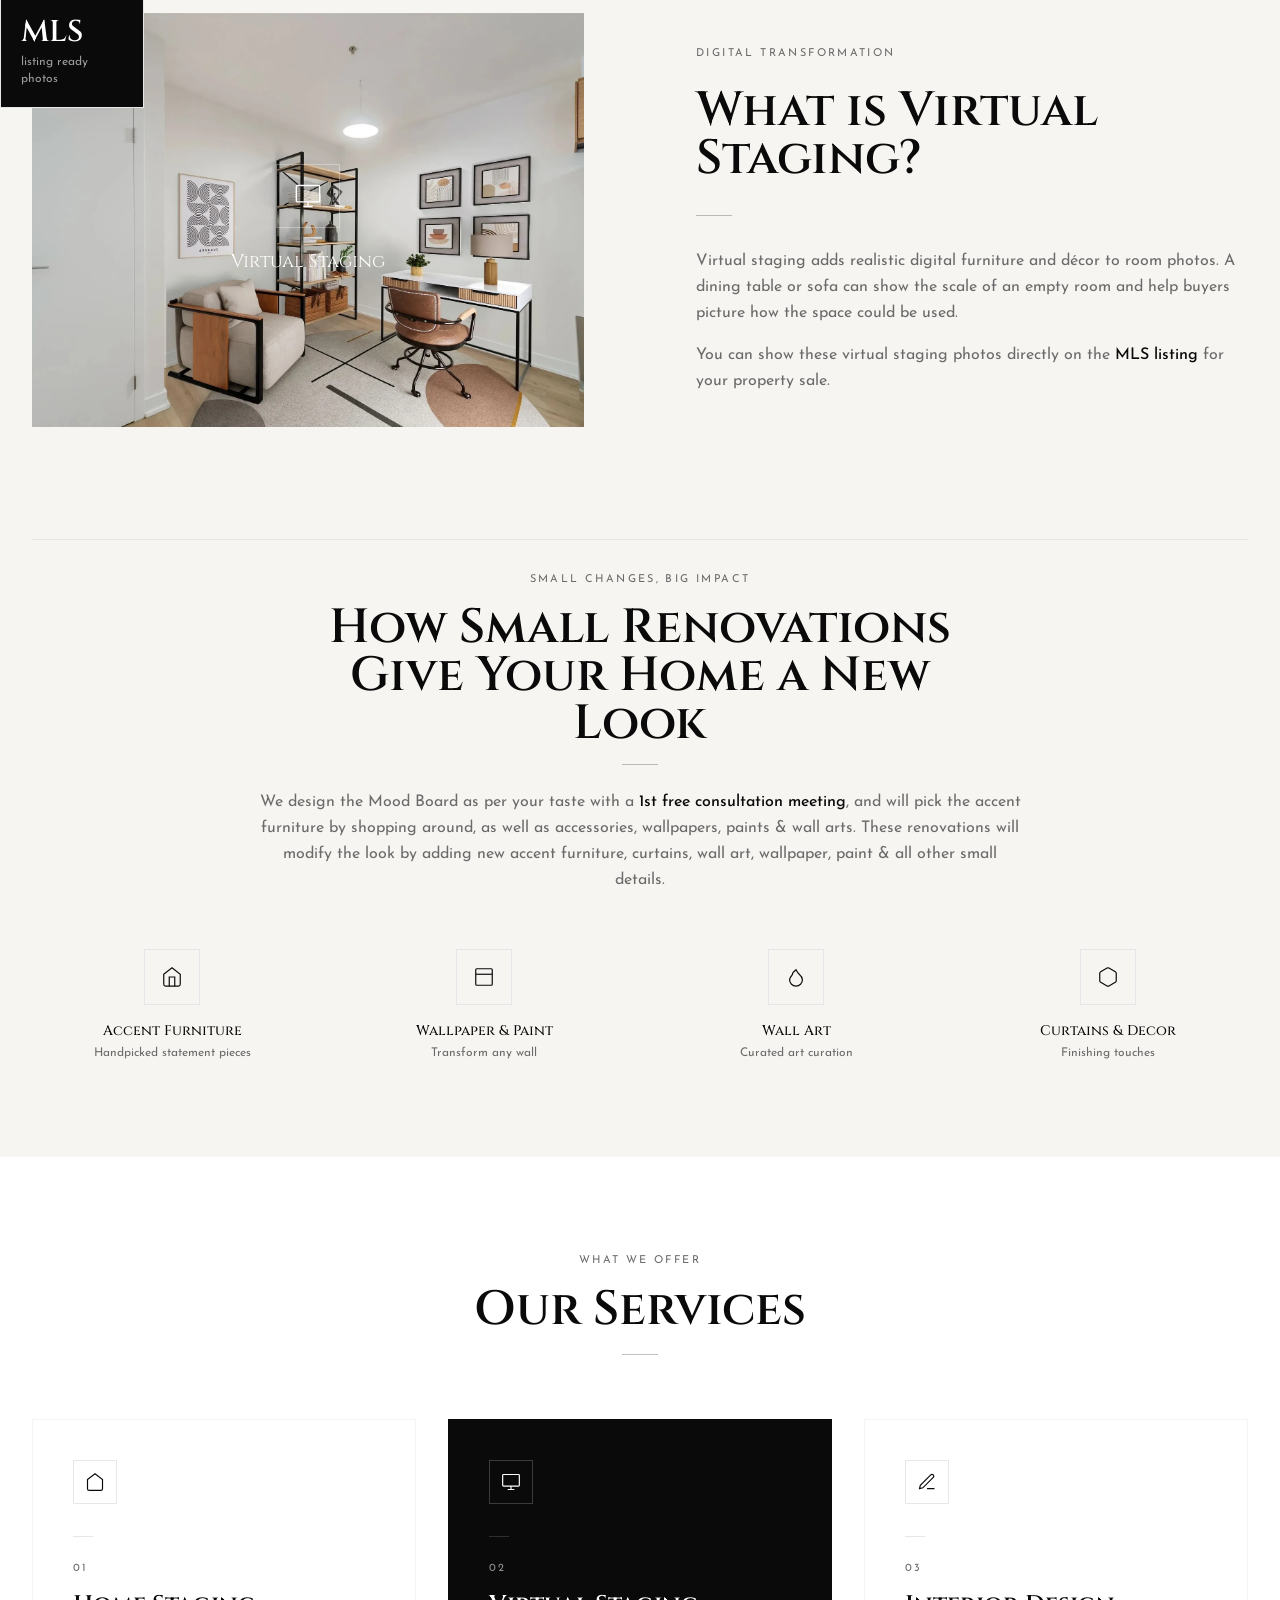
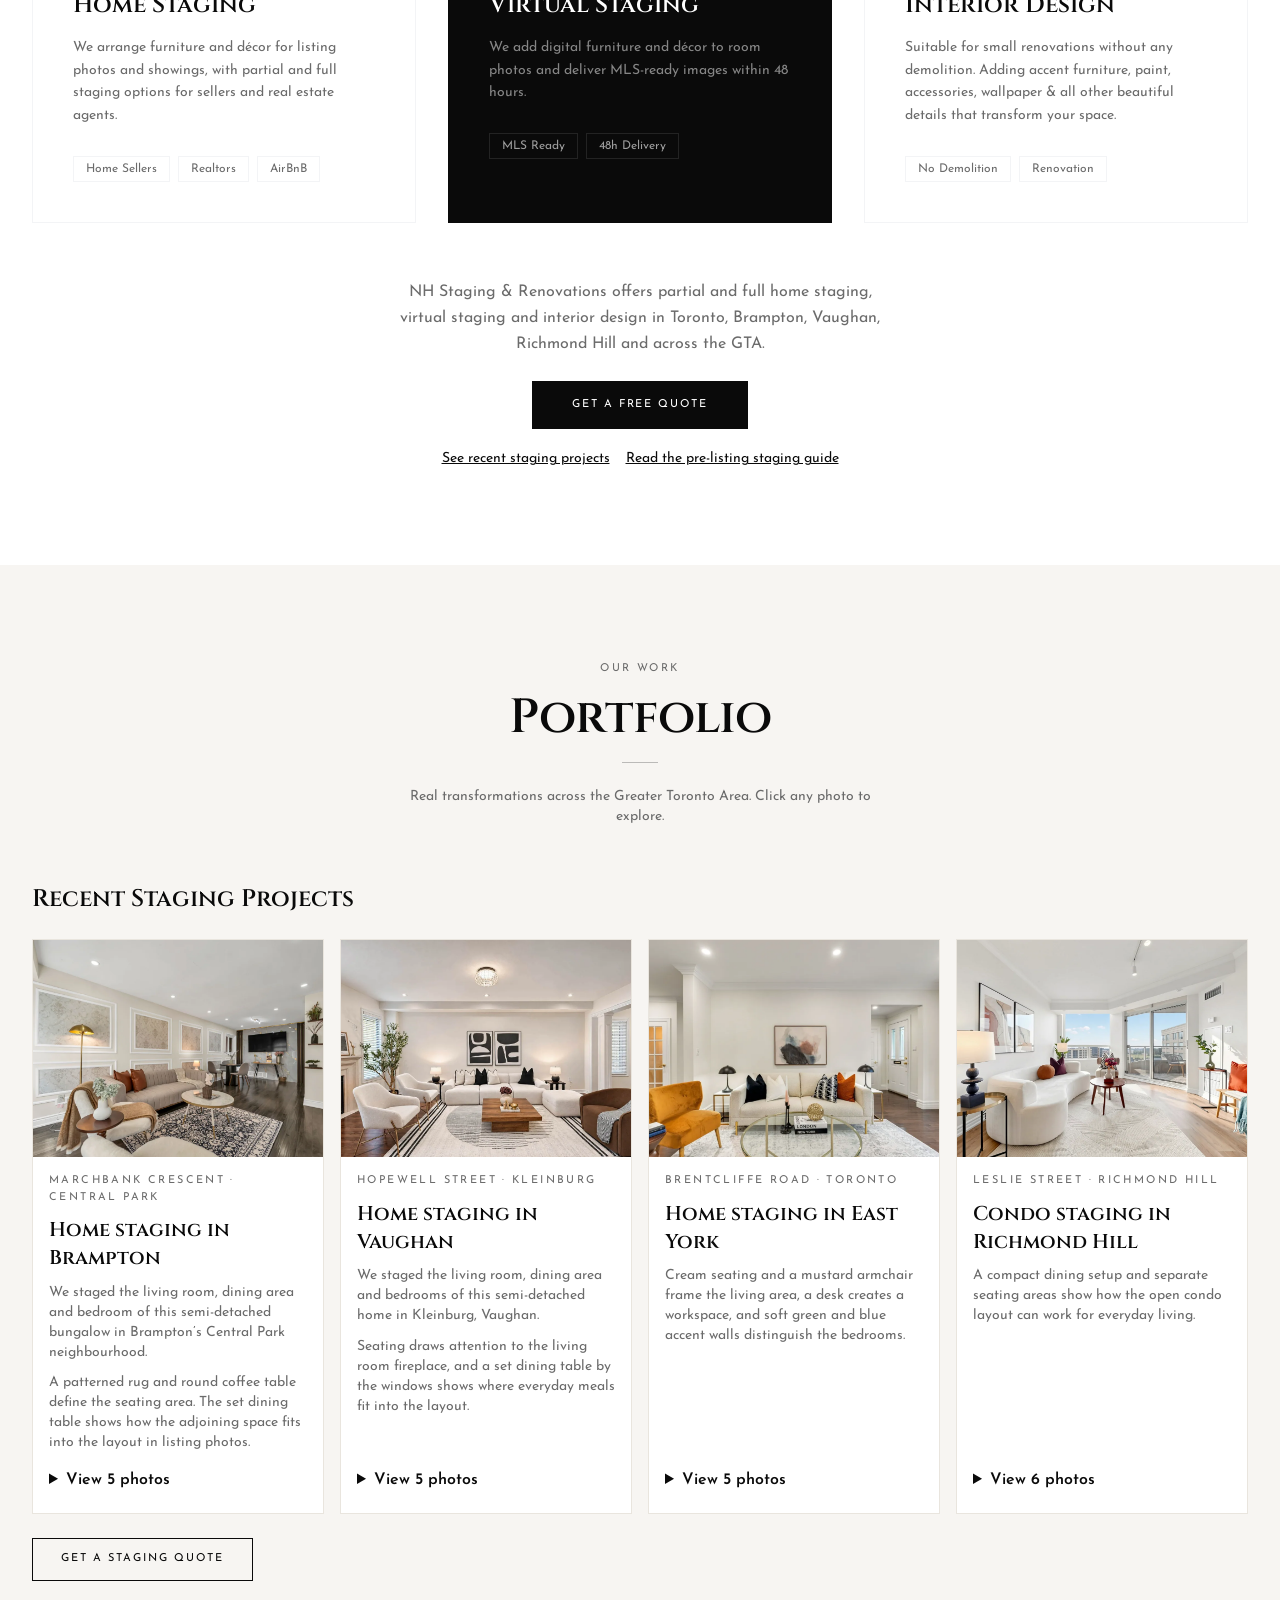
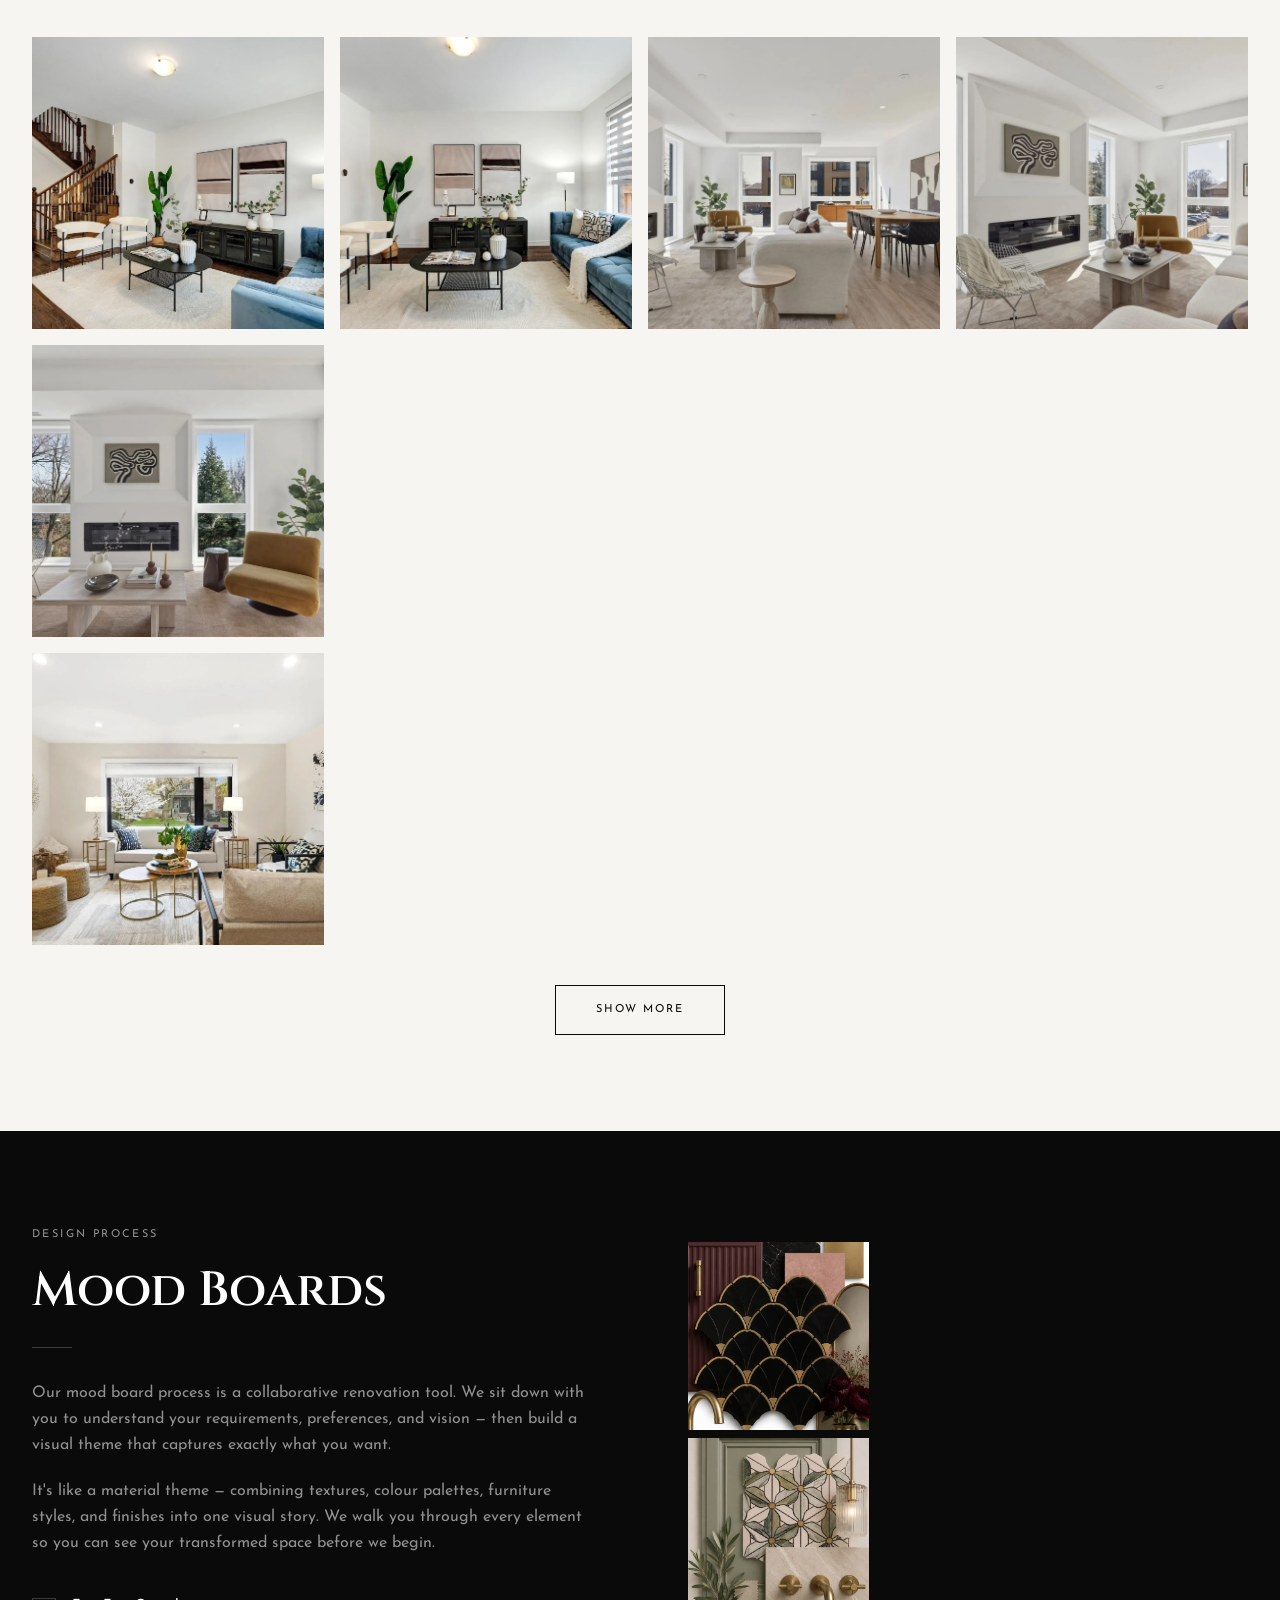
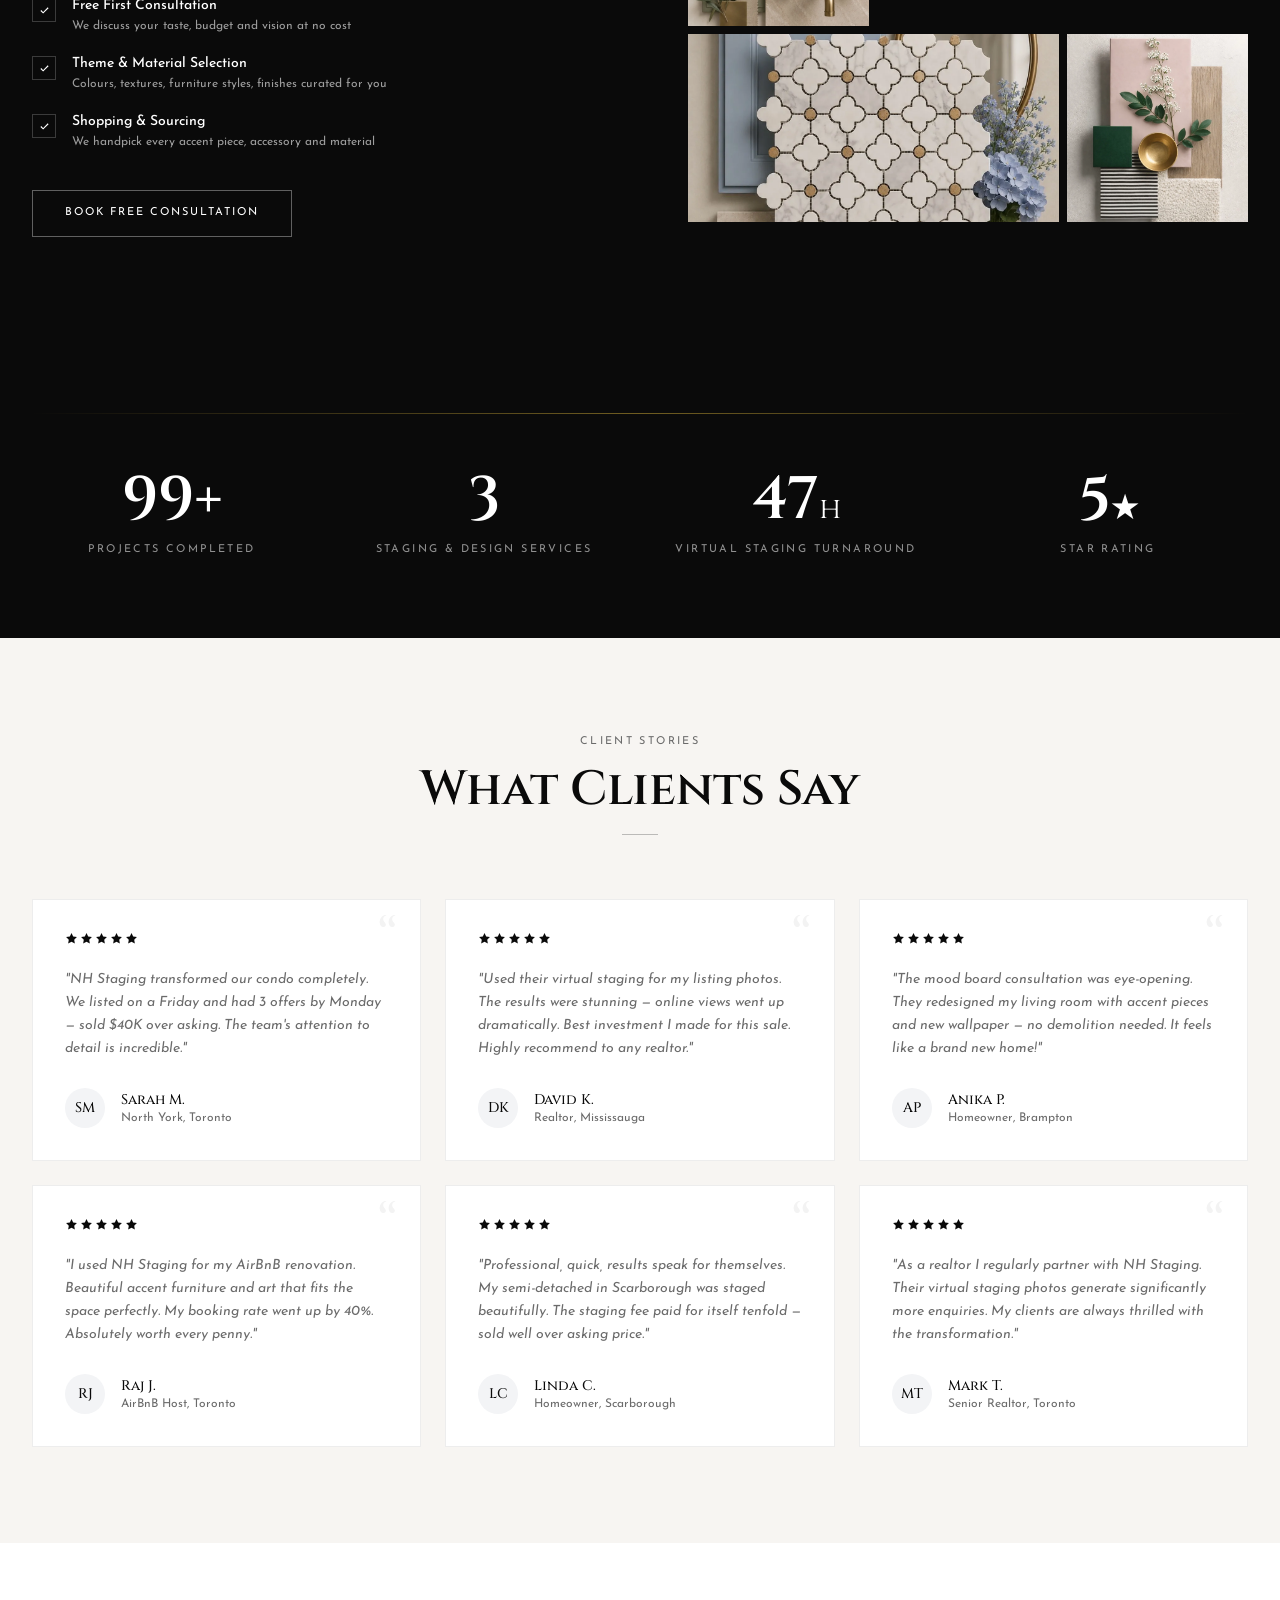
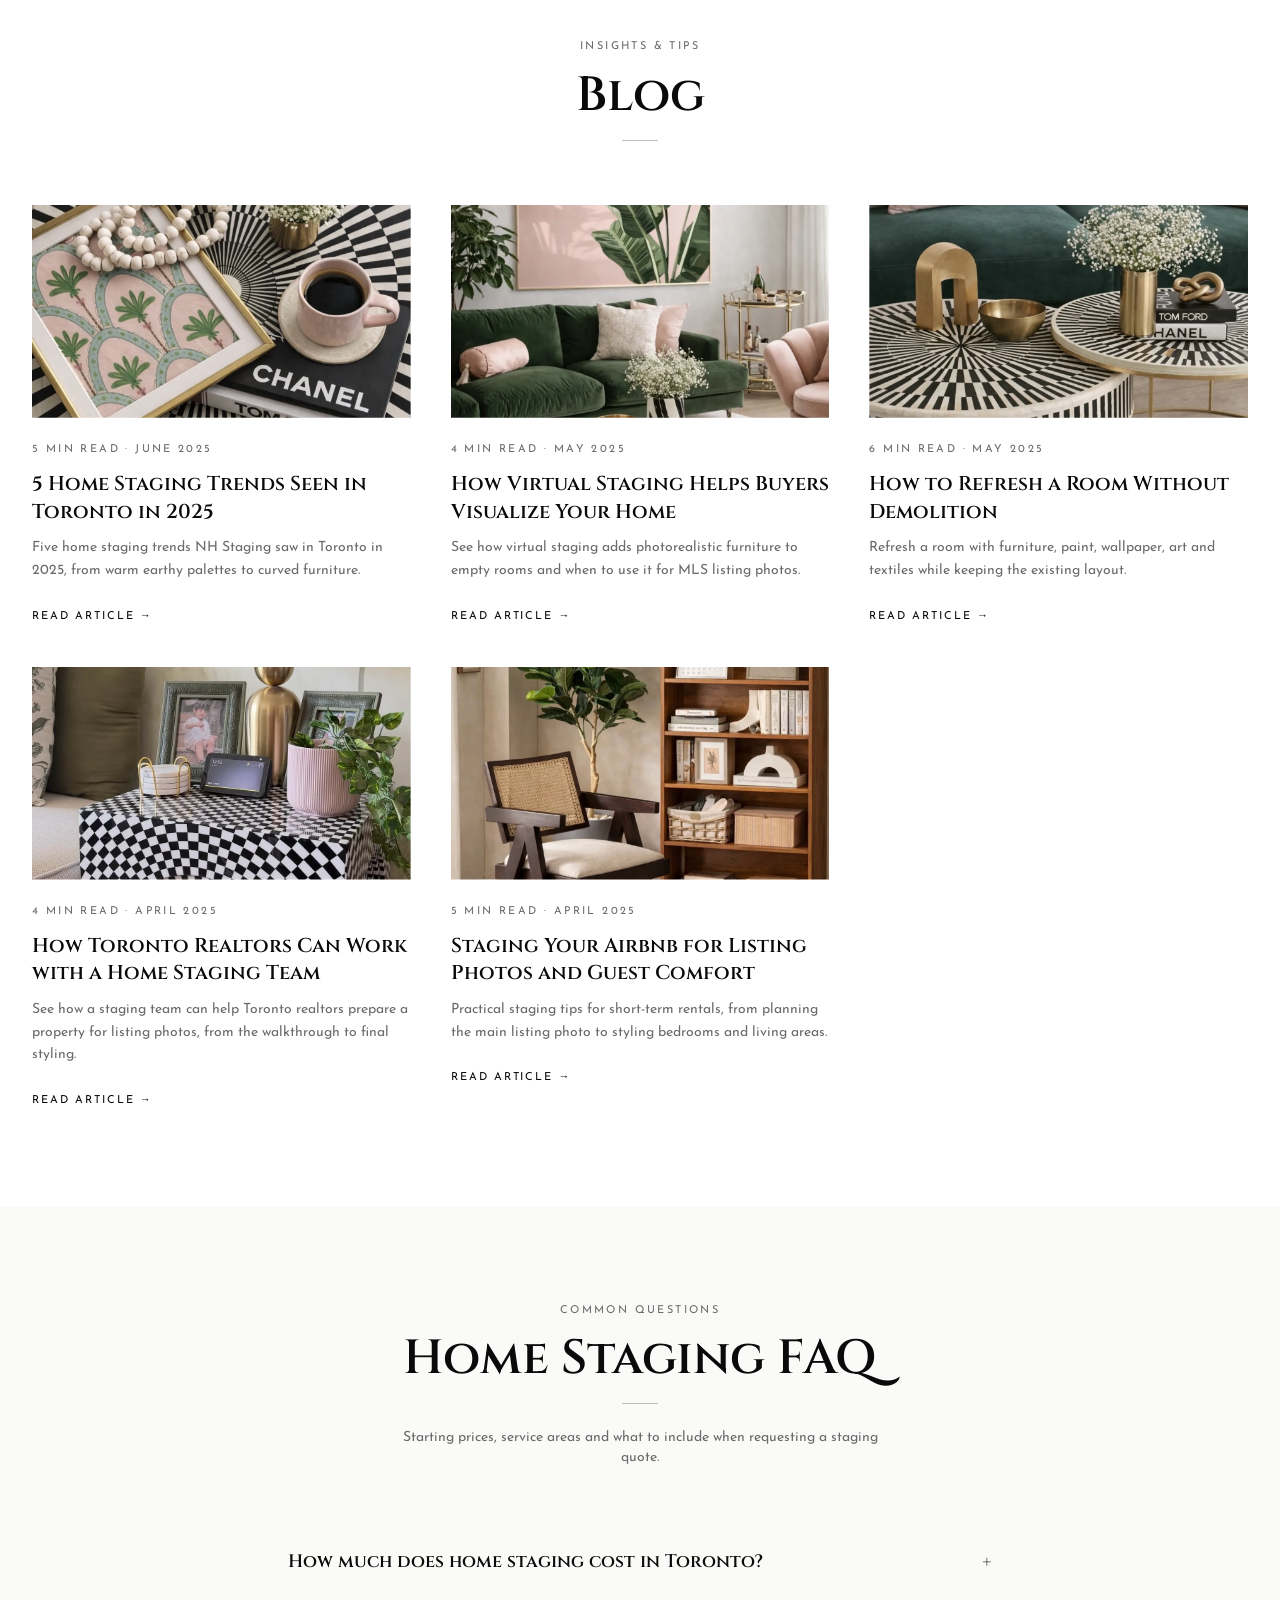
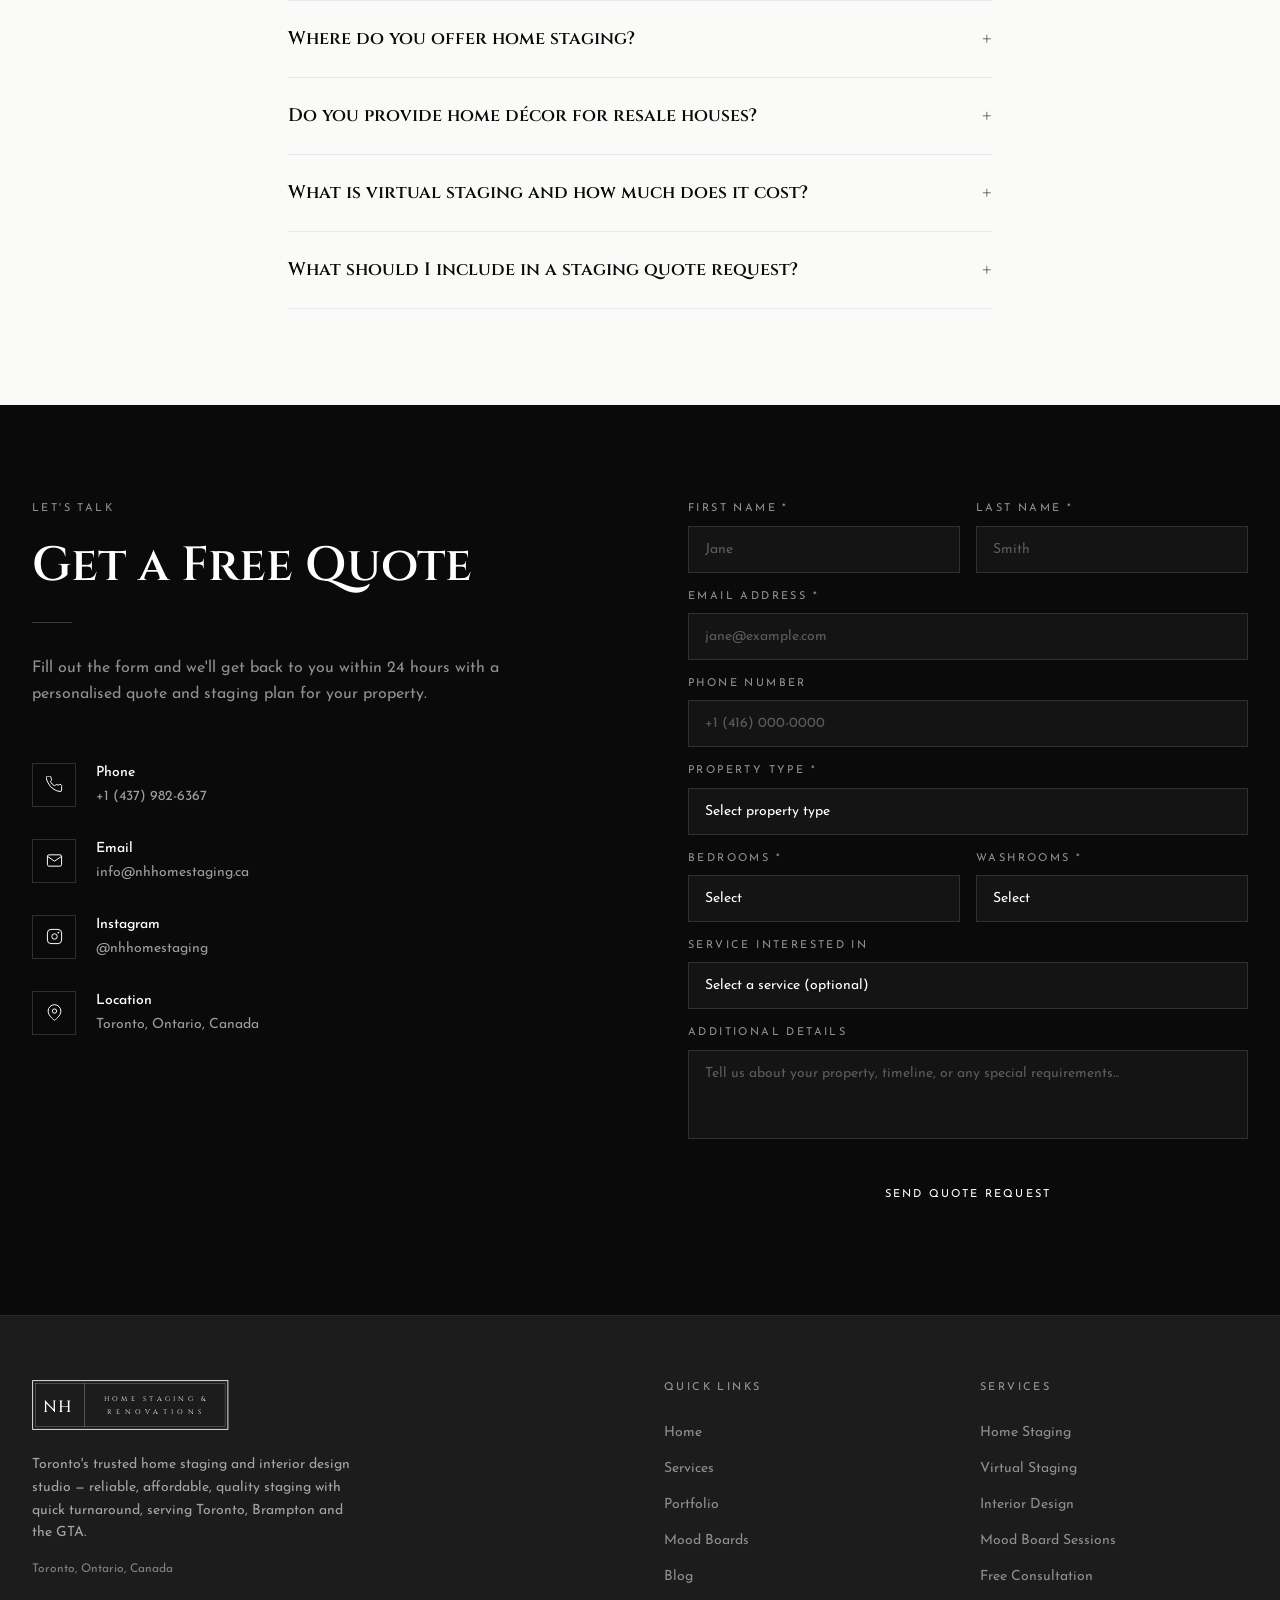
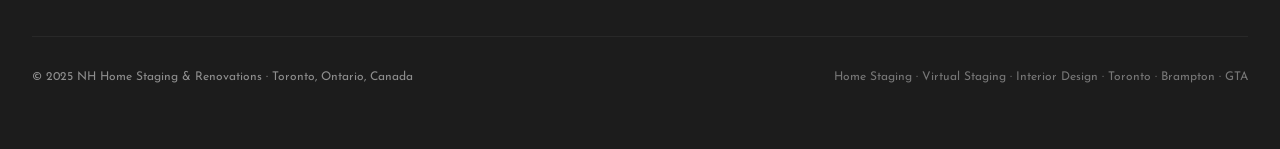
==== commit 254444cc: "Replace Brentcliffe Road staging photos" ====
--- a/index.html
+++ b/index.html
@@ -851,18 +851,19 @@
                 </article>
 
                 <article class="staging-project" id="east-york-brentcliffe-road">
-                    <img class="staging-project-cover" src="images/portfolio/projects/east-york-brentcliffe-road/living-room.webp" alt="Staged East York living room with ivory seating and a pale rug" width="1086" height="1448" loading="lazy" decoding="async">
+                    <img class="staging-project-cover" src="images/portfolio/projects/east-york-brentcliffe-road/staged-living-room.webp" alt="Staged East York living room with a cream sofa and mustard armchair" width="1272" height="792" loading="lazy" decoding="async">
                     <div class="staging-project-copy">
                         <p class="label">Brentcliffe Road · Toronto</p>
                         <h4 class="font-heading text-xl font-semibold">Home staging in East York</h4>
-                        <p class="text-stone text-sm">Ivory seating brightens the living area, while sage and charcoal accents give the bedrooms distinct looks.</p>
+                        <p class="text-stone text-sm">Cream seating and a mustard armchair frame the living area, a desk creates a workspace, and soft green and blue accent walls distinguish the bedrooms.</p>
                         <details class="staging-project-photos">
-                            <summary aria-label="View 4 photos of the East York staging project">View 4 photos</summary>
+                            <summary aria-label="View 5 photos of the East York staging project">View 5 photos</summary>
                             <div class="staging-project-thumbnails">
-                                <a href="images/portfolio/projects/east-york-brentcliffe-road/living-room.webp"><img src="images/portfolio/projects/east-york-brentcliffe-road/living-room.webp" alt="Staged East York living room with ivory seating and a pale rug" width="1086" height="1448" loading="lazy" decoding="async"></a>
-                                <a href="images/portfolio/projects/east-york-brentcliffe-road/sage-bedroom.webp"><img src="images/portfolio/projects/east-york-brentcliffe-road/sage-bedroom.webp" alt="Staged bedroom with a sage wall and layered bedding in East York" width="1085" height="1446" loading="lazy" decoding="async"></a>
-                                <a href="images/portfolio/projects/east-york-brentcliffe-road/charcoal-bedroom.webp"><img src="images/portfolio/projects/east-york-brentcliffe-road/charcoal-bedroom.webp" alt="Staged bedroom with a charcoal feature wall and round mirror in East York" width="1086" height="1448" loading="lazy" decoding="async"></a>
-                                <a href="images/portfolio/projects/east-york-brentcliffe-road/green-bedroom.webp"><img src="images/portfolio/projects/east-york-brentcliffe-road/green-bedroom.webp" alt="Staged East York bedroom with a muted green wall and textured bedding" width="720" height="960" loading="lazy" decoding="async"></a>
+                                <a href="images/portfolio/projects/east-york-brentcliffe-road/staged-living-room.webp"><img src="images/portfolio/projects/east-york-brentcliffe-road/staged-living-room.webp" alt="Staged East York living room with a cream sofa and mustard armchair" width="1272" height="792" loading="lazy" decoding="async"></a>
+                                <a href="images/portfolio/projects/east-york-brentcliffe-road/home-office.webp"><img src="images/portfolio/projects/east-york-brentcliffe-road/home-office.webp" alt="Home office nook with a black desk, green chair and patterned rug" width="1272" height="791" loading="lazy" decoding="async"></a>
+                                <a href="images/portfolio/projects/east-york-brentcliffe-road/sage-accent-bedroom.webp"><img src="images/portfolio/projects/east-york-brentcliffe-road/sage-accent-bedroom.webp" alt="Bedroom with a sage accent wall and cream tufted headboard" width="1272" height="795" loading="lazy" decoding="async"></a>
+                                <a href="images/portfolio/projects/east-york-brentcliffe-road/blue-accent-bedroom.webp"><img src="images/portfolio/projects/east-york-brentcliffe-road/blue-accent-bedroom.webp" alt="Bedroom with a blue accent wall and a round mirror above the bed" width="1272" height="790" loading="lazy" decoding="async"></a>
+                                <a href="images/portfolio/projects/east-york-brentcliffe-road/green-accent-bedroom.webp"><img src="images/portfolio/projects/east-york-brentcliffe-road/green-accent-bedroom.webp" alt="Bedroom with a green wall, round clock and pale green bedding" width="1270" height="795" loading="lazy" decoding="async"></a>
                             </div>
                         </details>
                     </div>
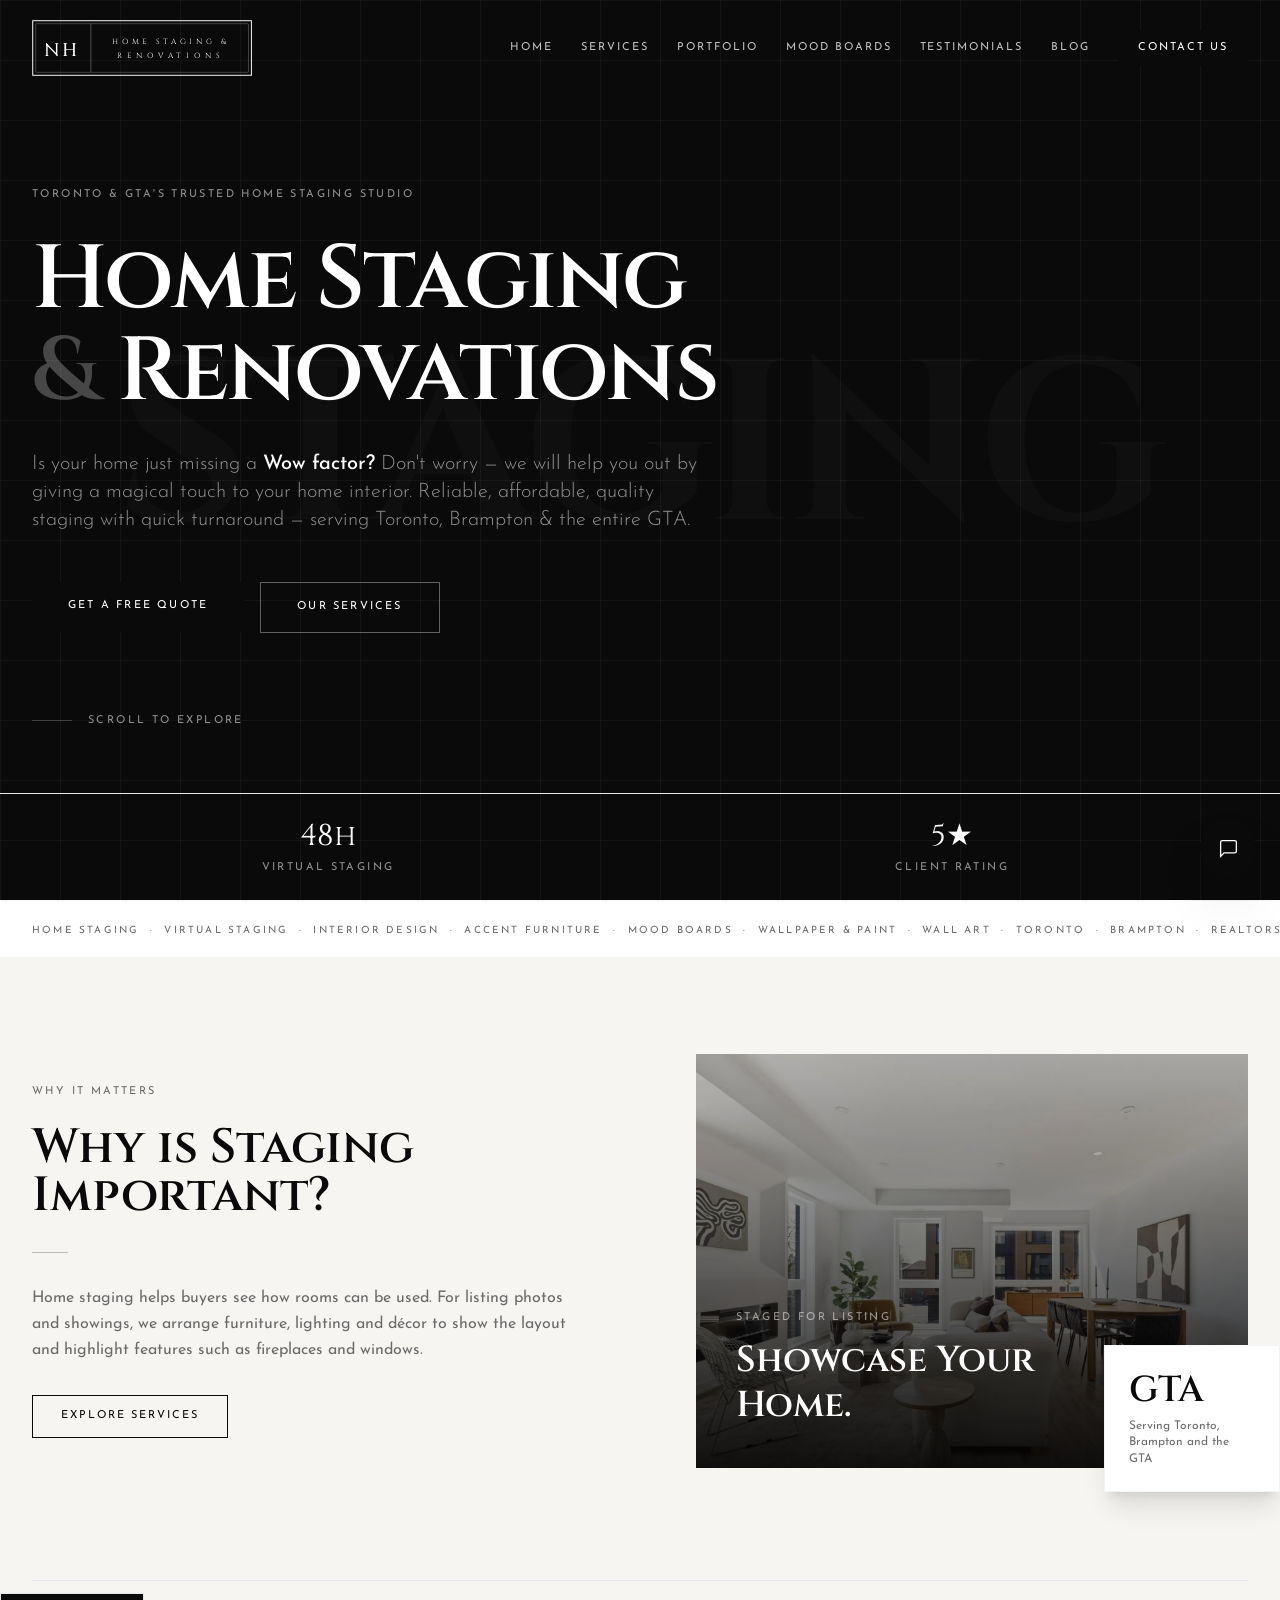
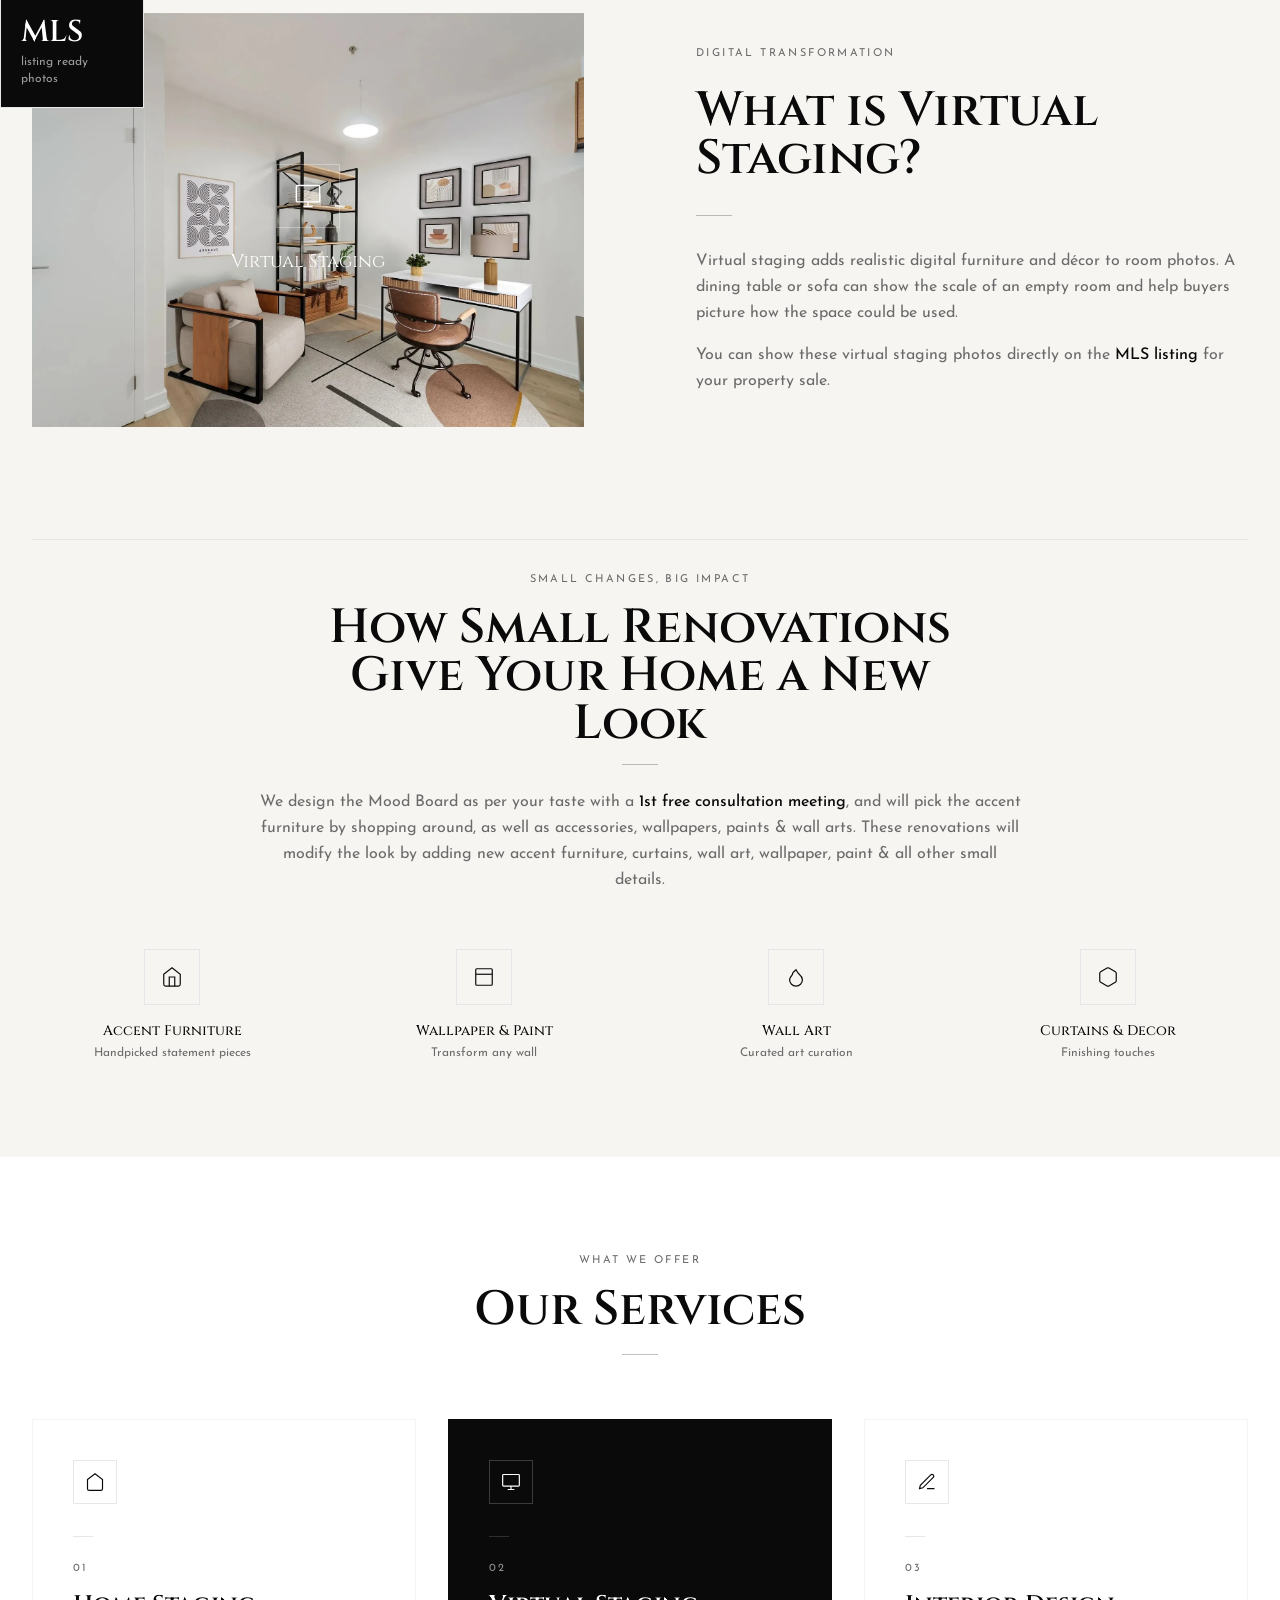
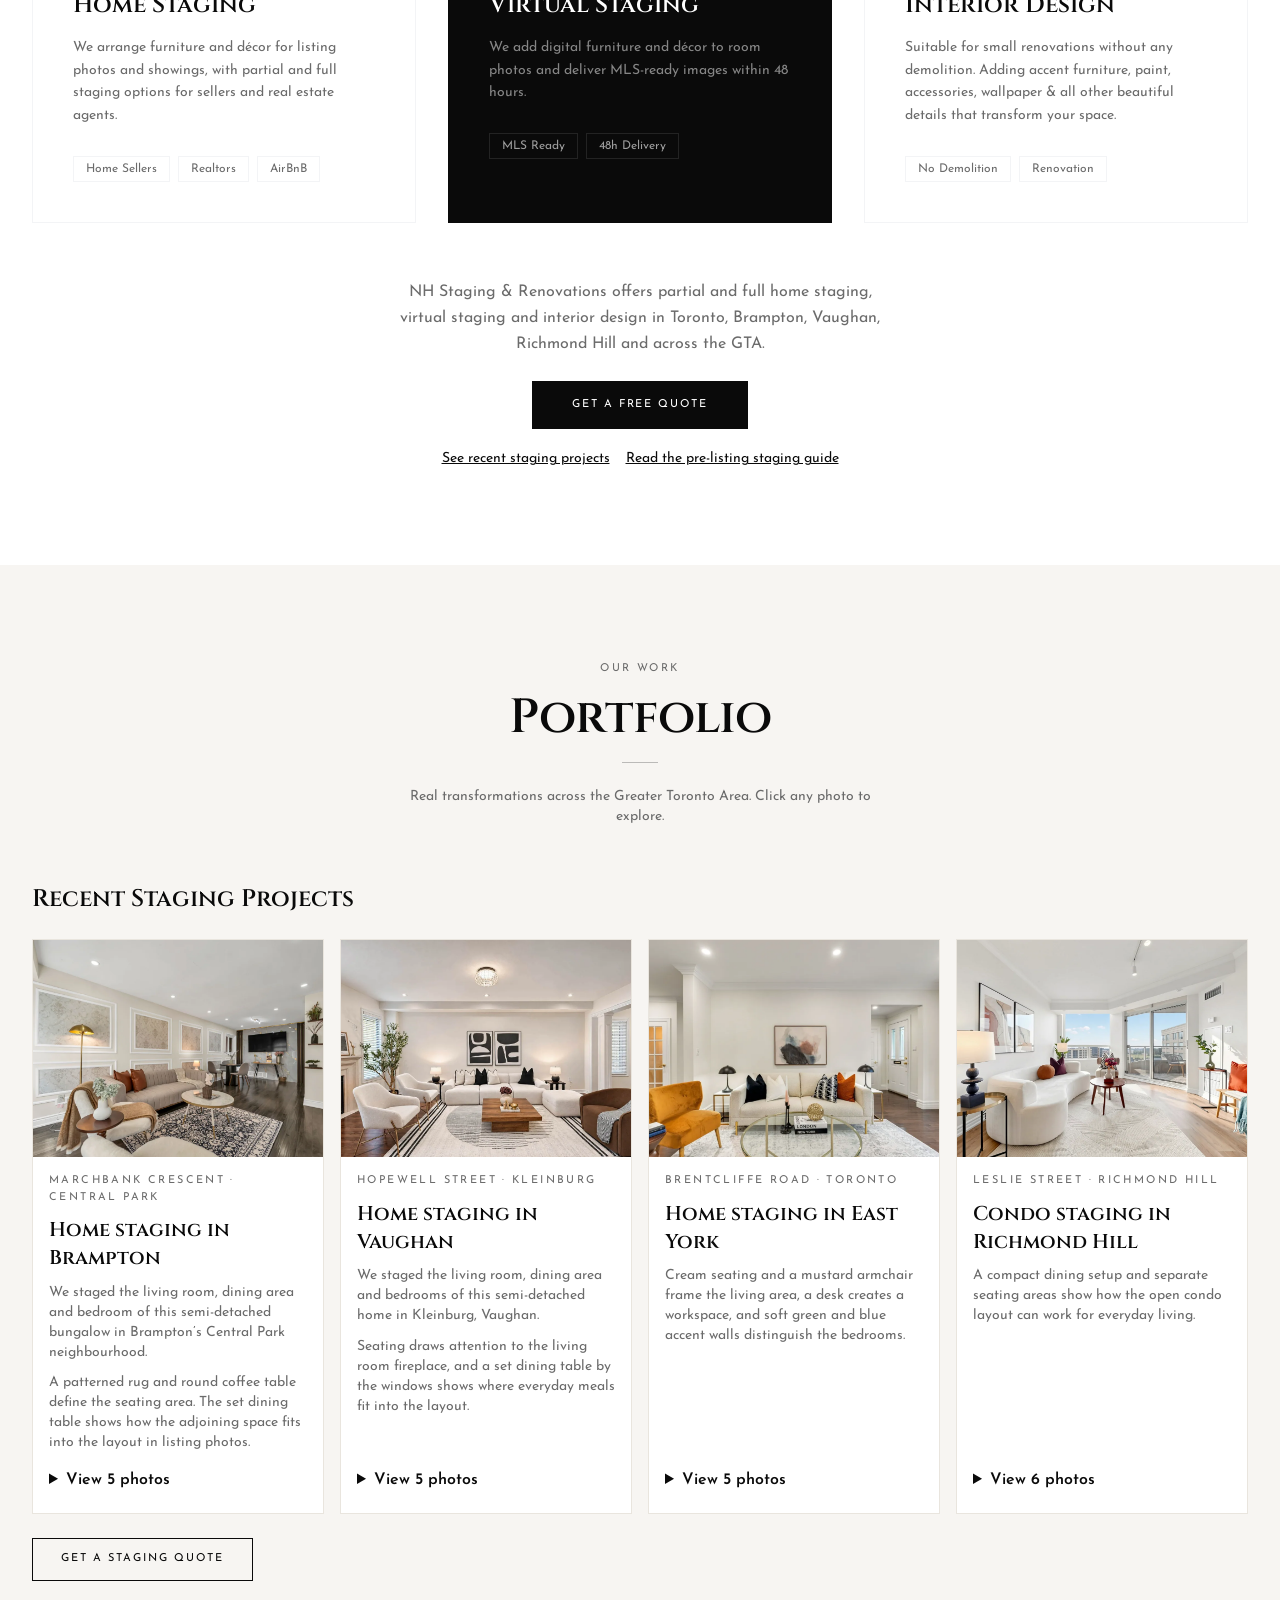
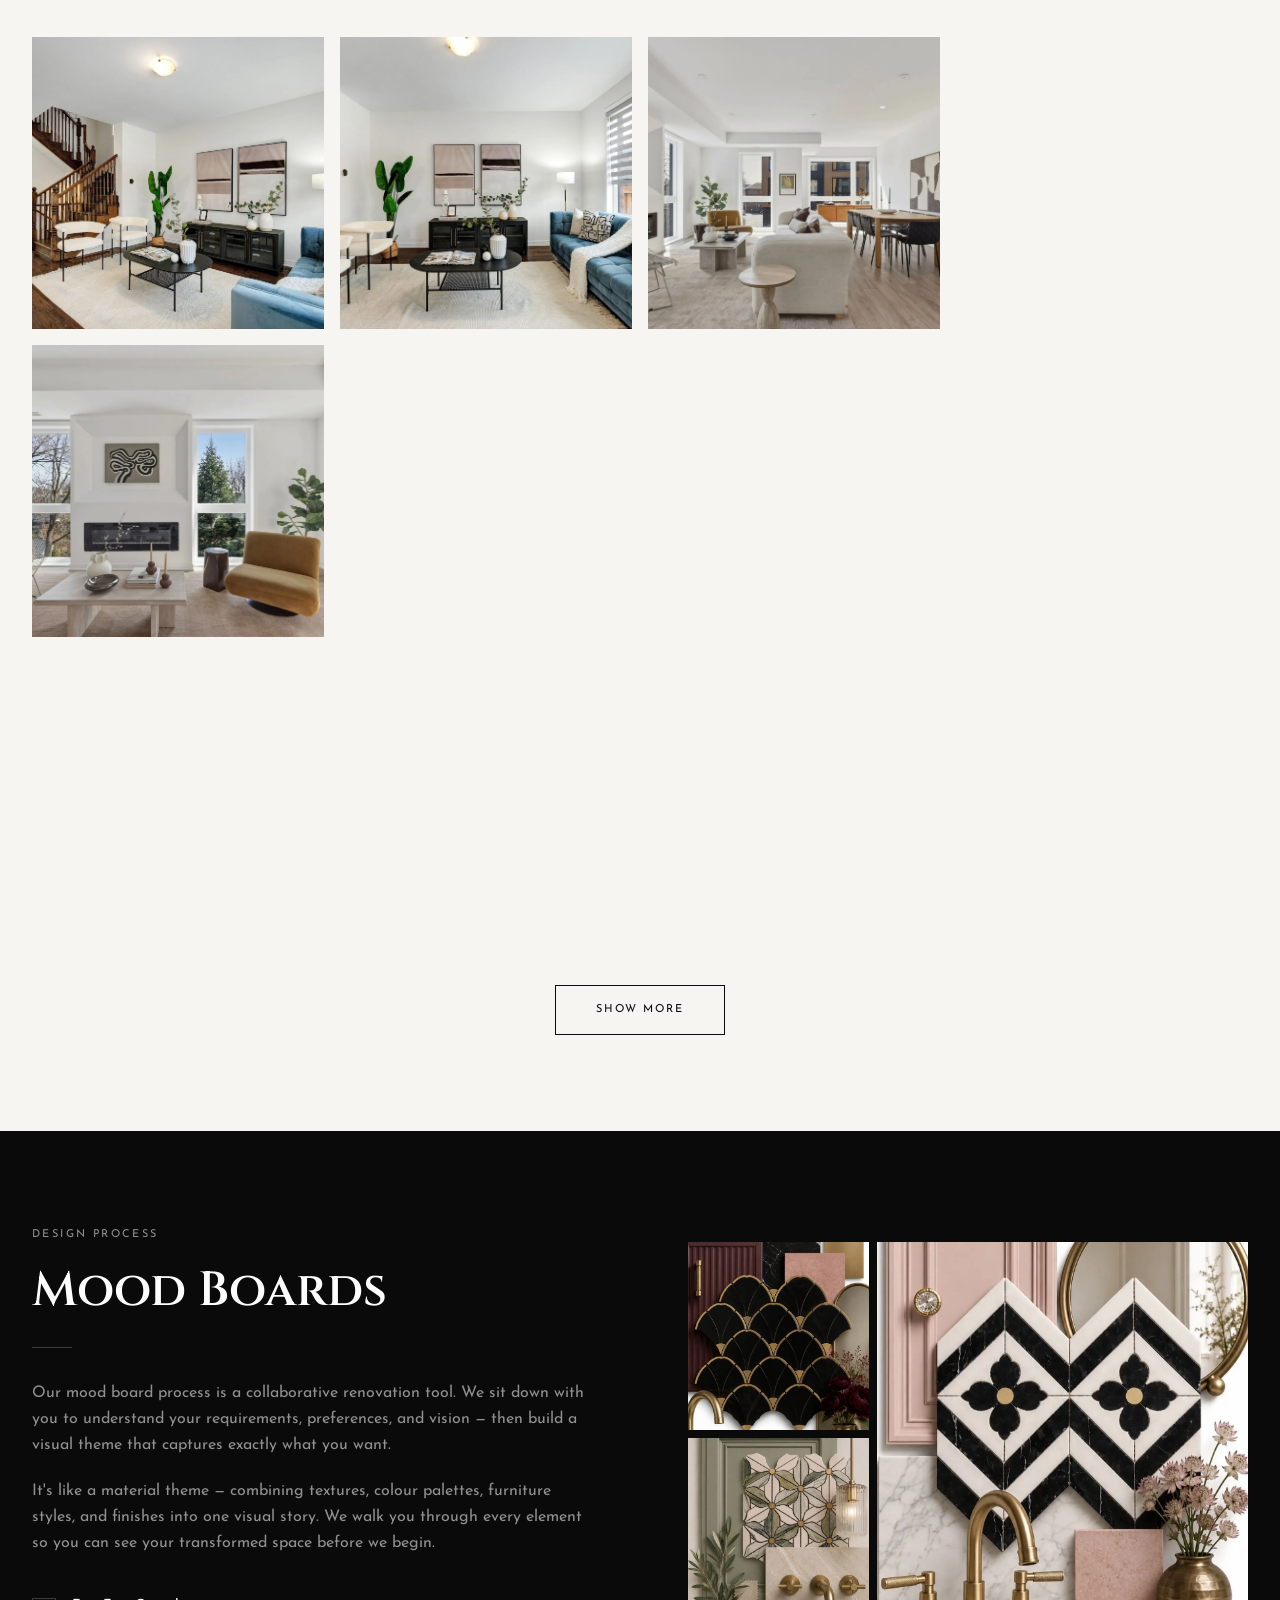
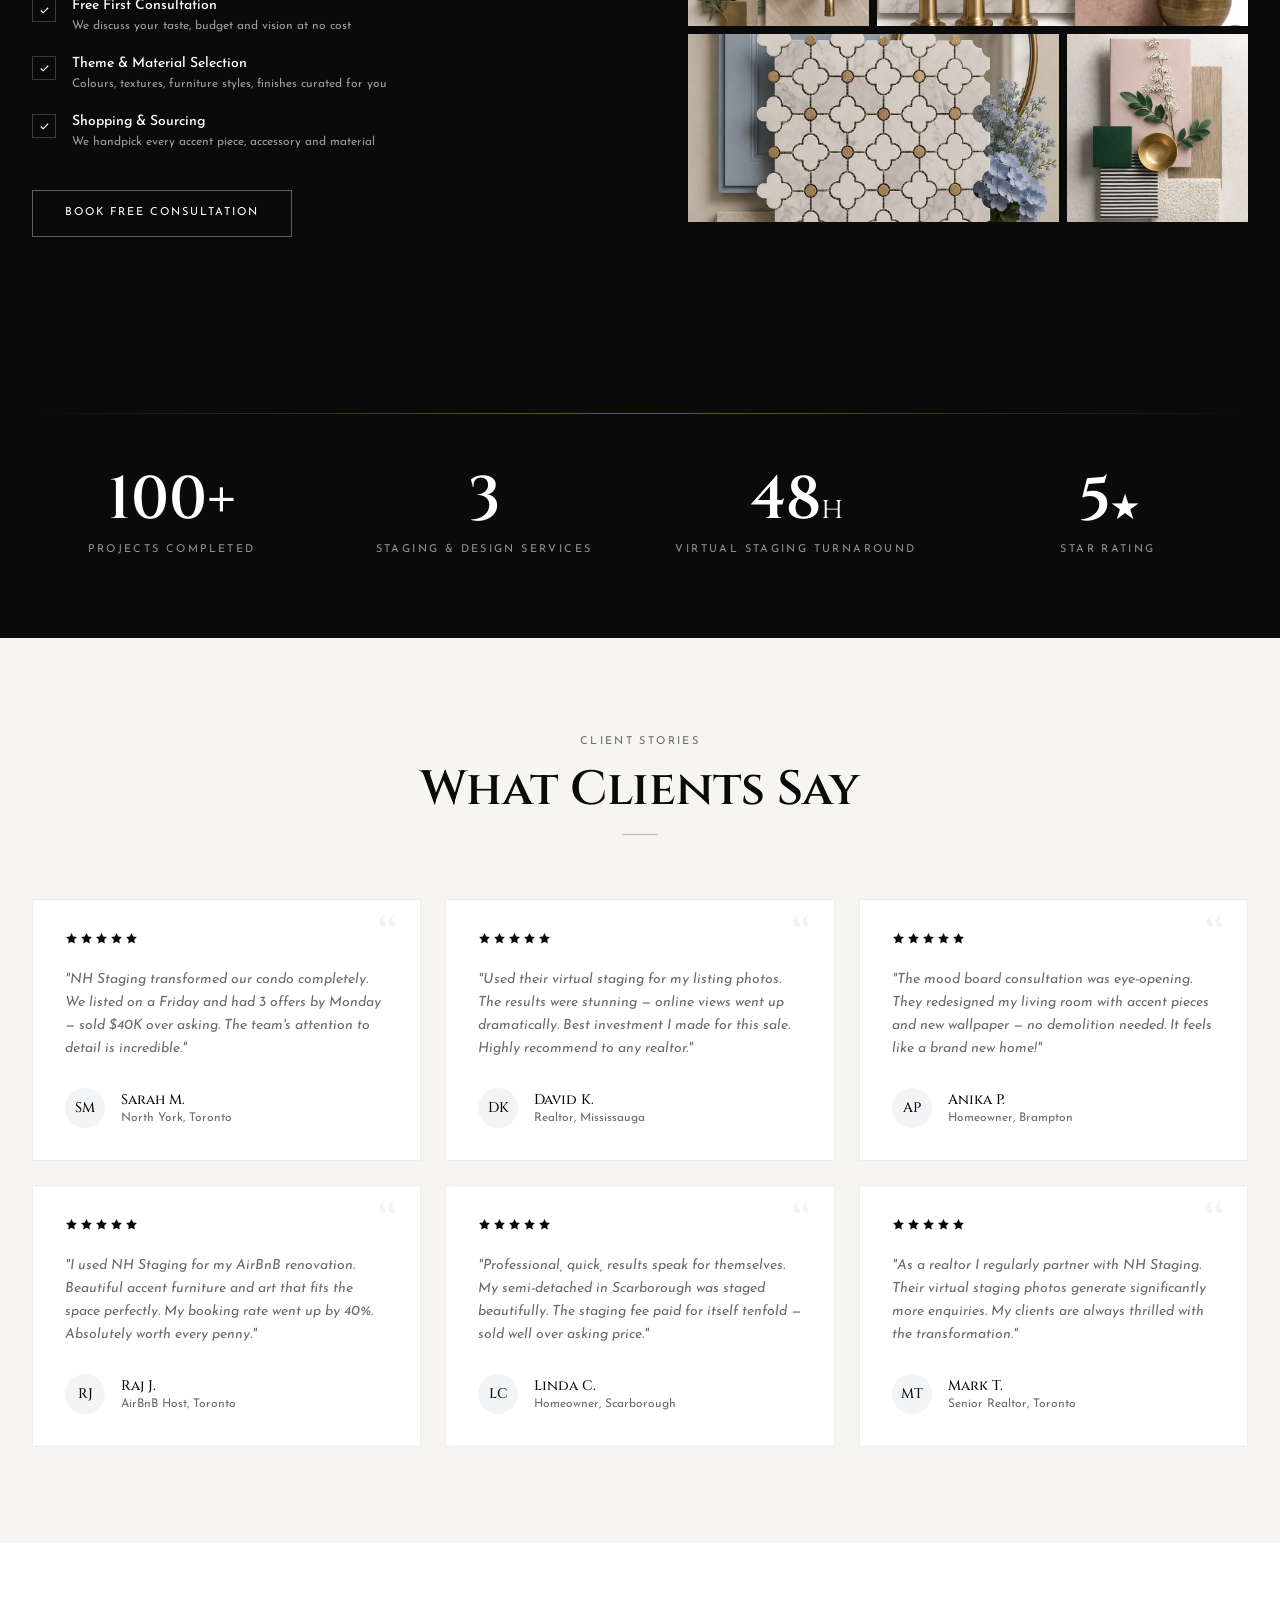
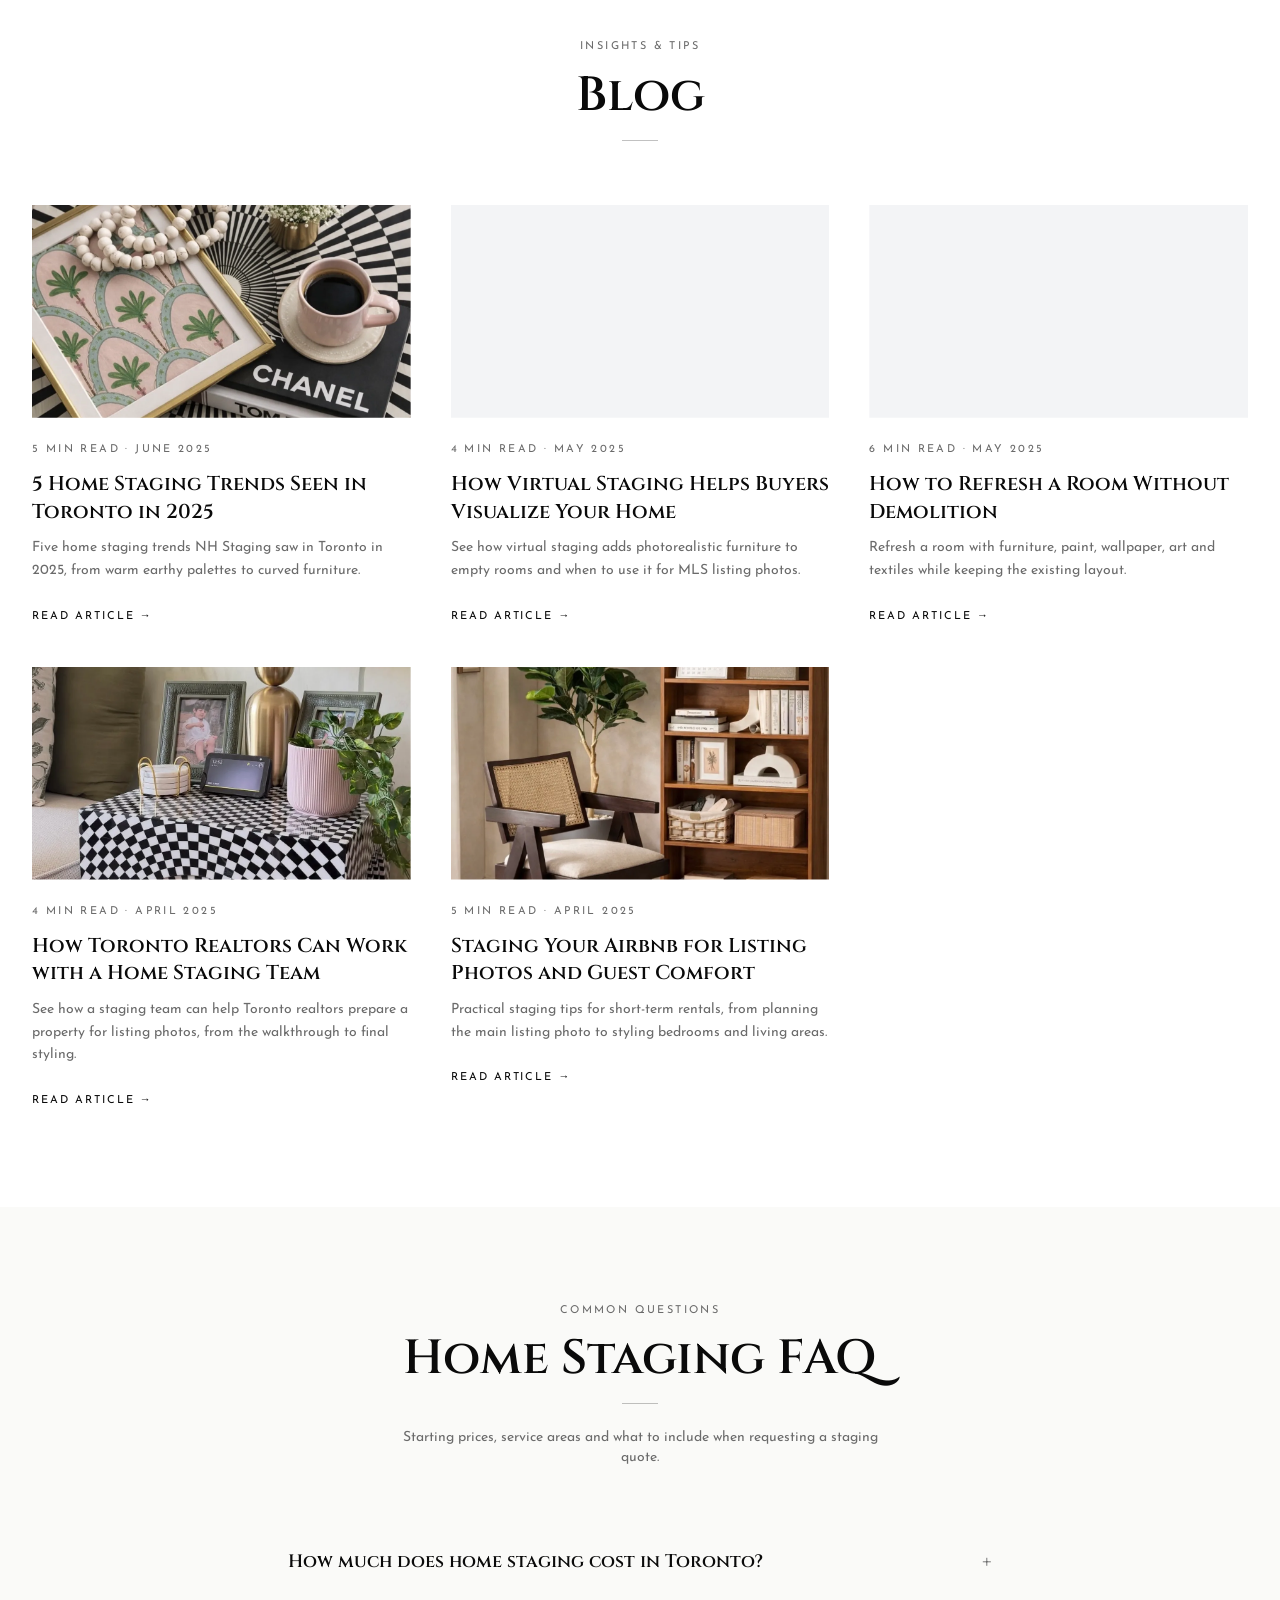
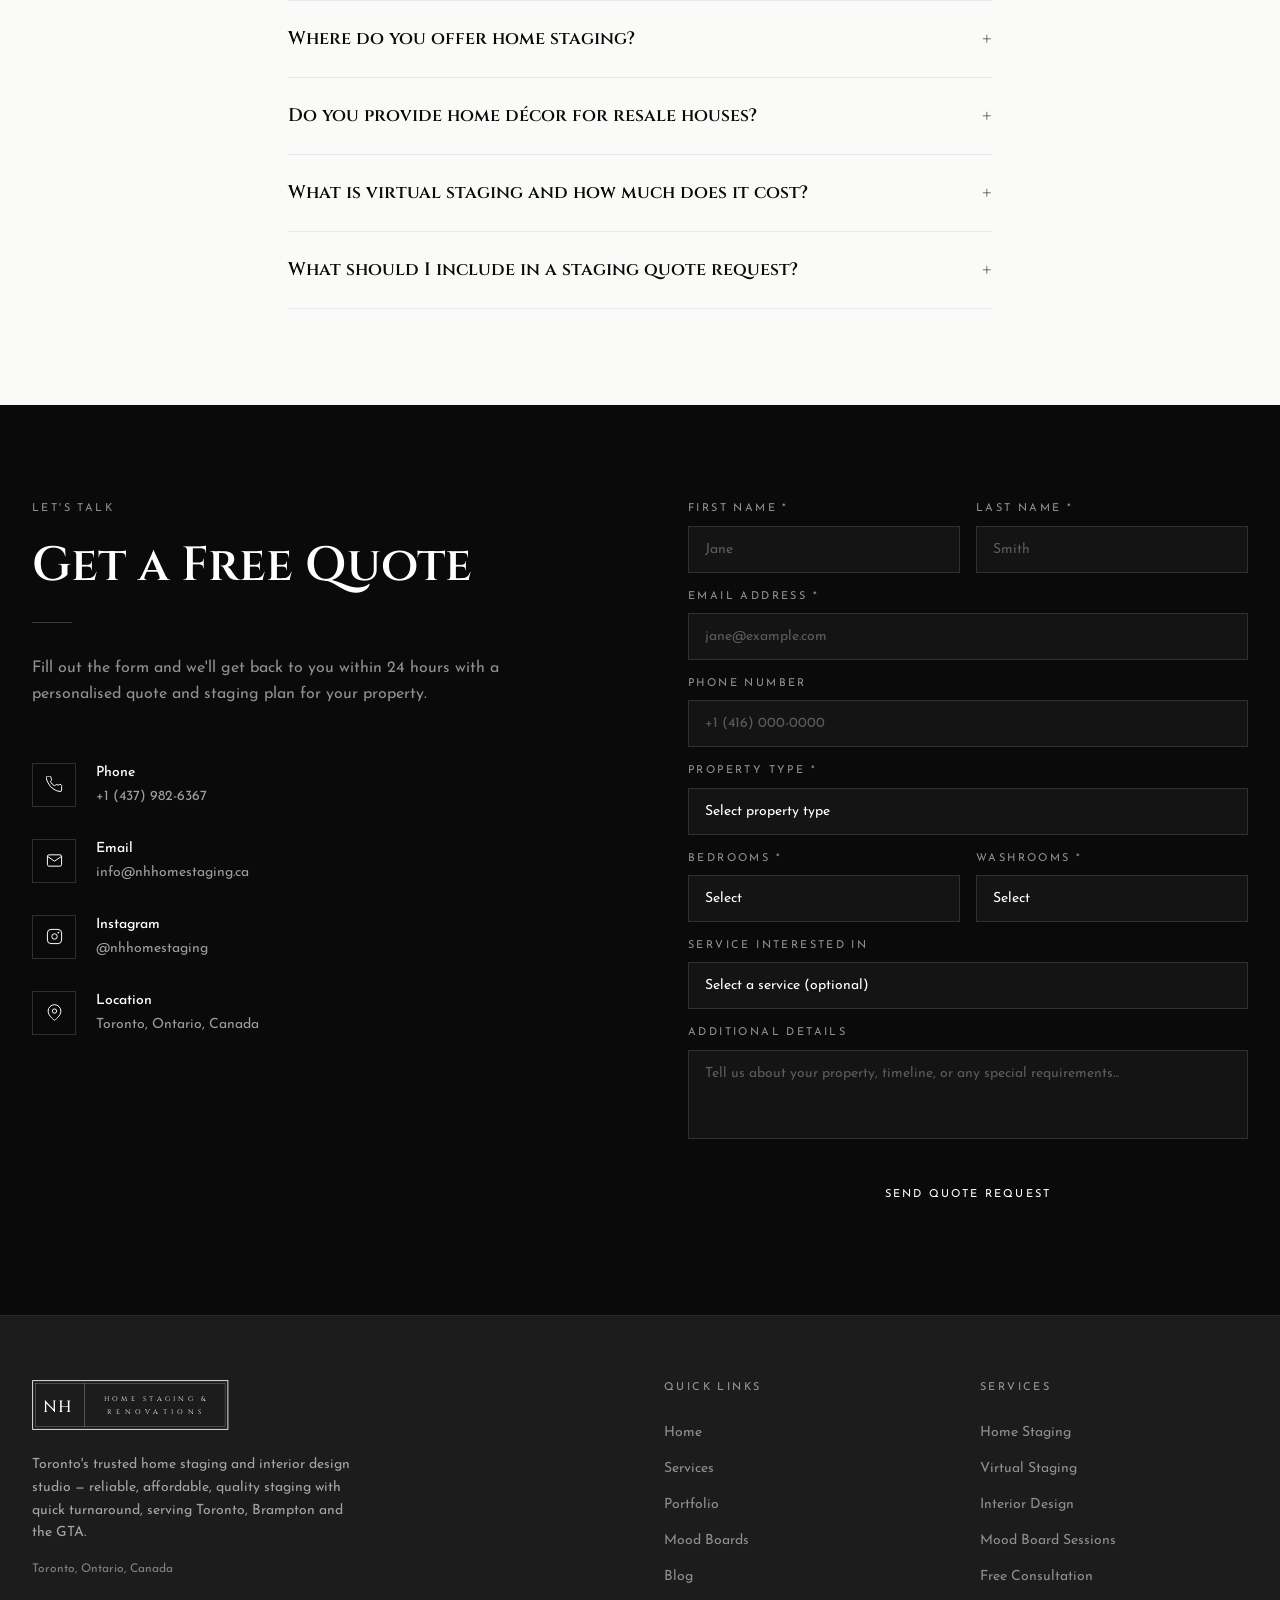
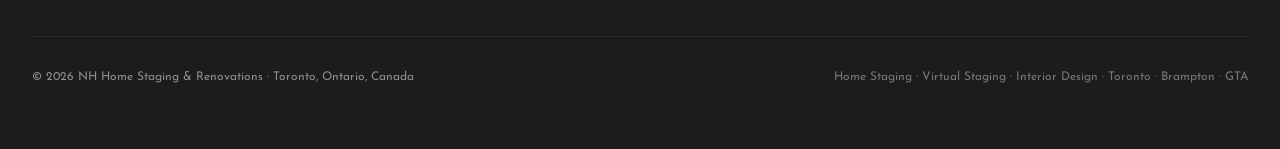
==== commit bcf6c6b6: "Update homepage tagline and copyright year" ====
--- a/index.html
+++ b/index.html
@@ -539,7 +539,7 @@
 
     <div class="relative z-10 max-w-7xl mx-auto px-4 md:px-8 w-full pt-32 pb-28">
         <div class="max-w-4xl">
-            <p class="label label-light mb-8 reveal">Toronto &amp; GTA's Trusted Home Staging Studio · Est. 2020</p>
+            <p class="label label-light mb-8 reveal">Toronto &amp; GTA's Trusted Home Staging Studio</p>
 
             <h1 class="font-heading text-white font-semibold leading-[1.02] tracking-[-0.02em] reveal d1"
                 style="font-size: clamp(2.8rem, 7vw, 7rem);">
@@ -1431,7 +1431,7 @@
             </div>
         </div>
         <div class="border-t border-white/5 pt-8 flex flex-col md:flex-row items-center justify-between gap-3">
-            <div class="text-white/50 text-xs">© 2025 NH Home Staging &amp; Renovations · Toronto, Ontario, Canada</div>
+            <div class="text-white/50 text-xs">© 2026 NH Home Staging &amp; Renovations · Toronto, Ontario, Canada</div>
             <div class="text-white/40 text-xs">Home Staging · Virtual Staging · Interior Design · Toronto · Brampton · GTA</div>
         </div>
     </div>
